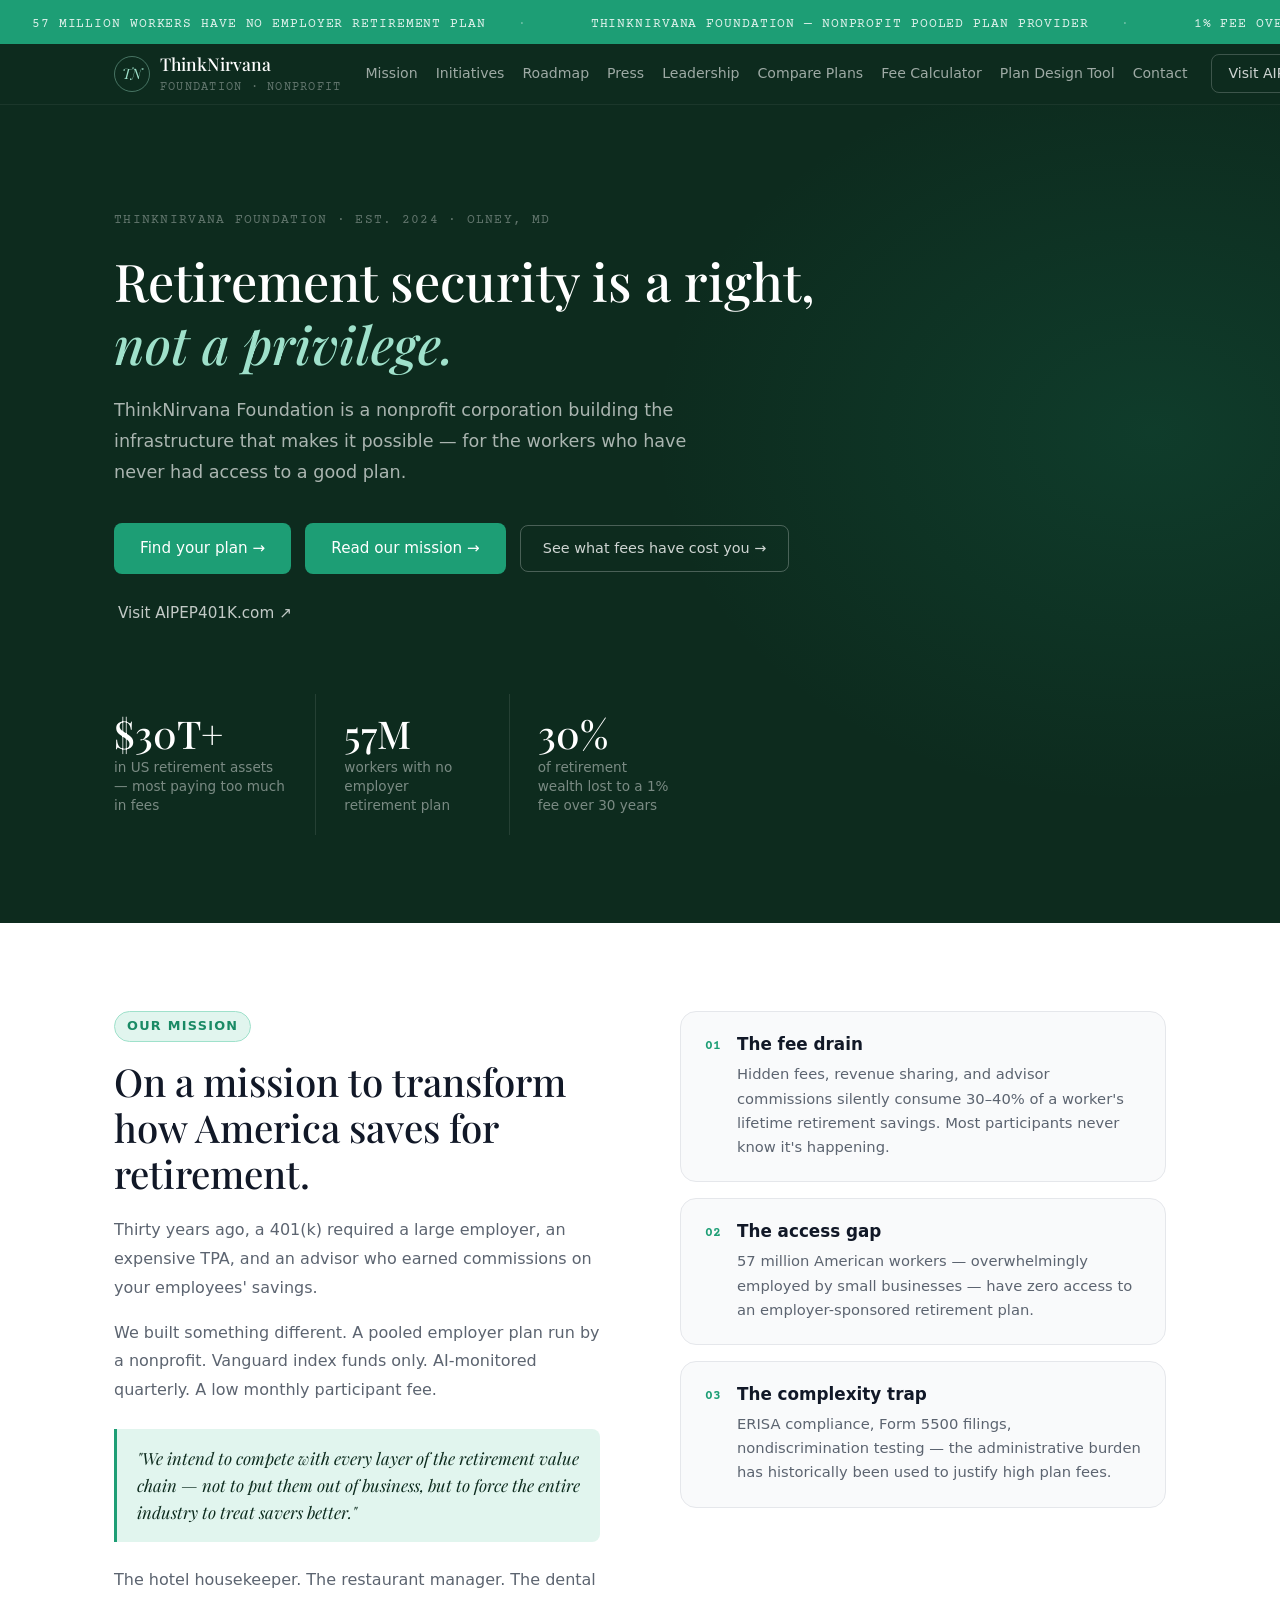
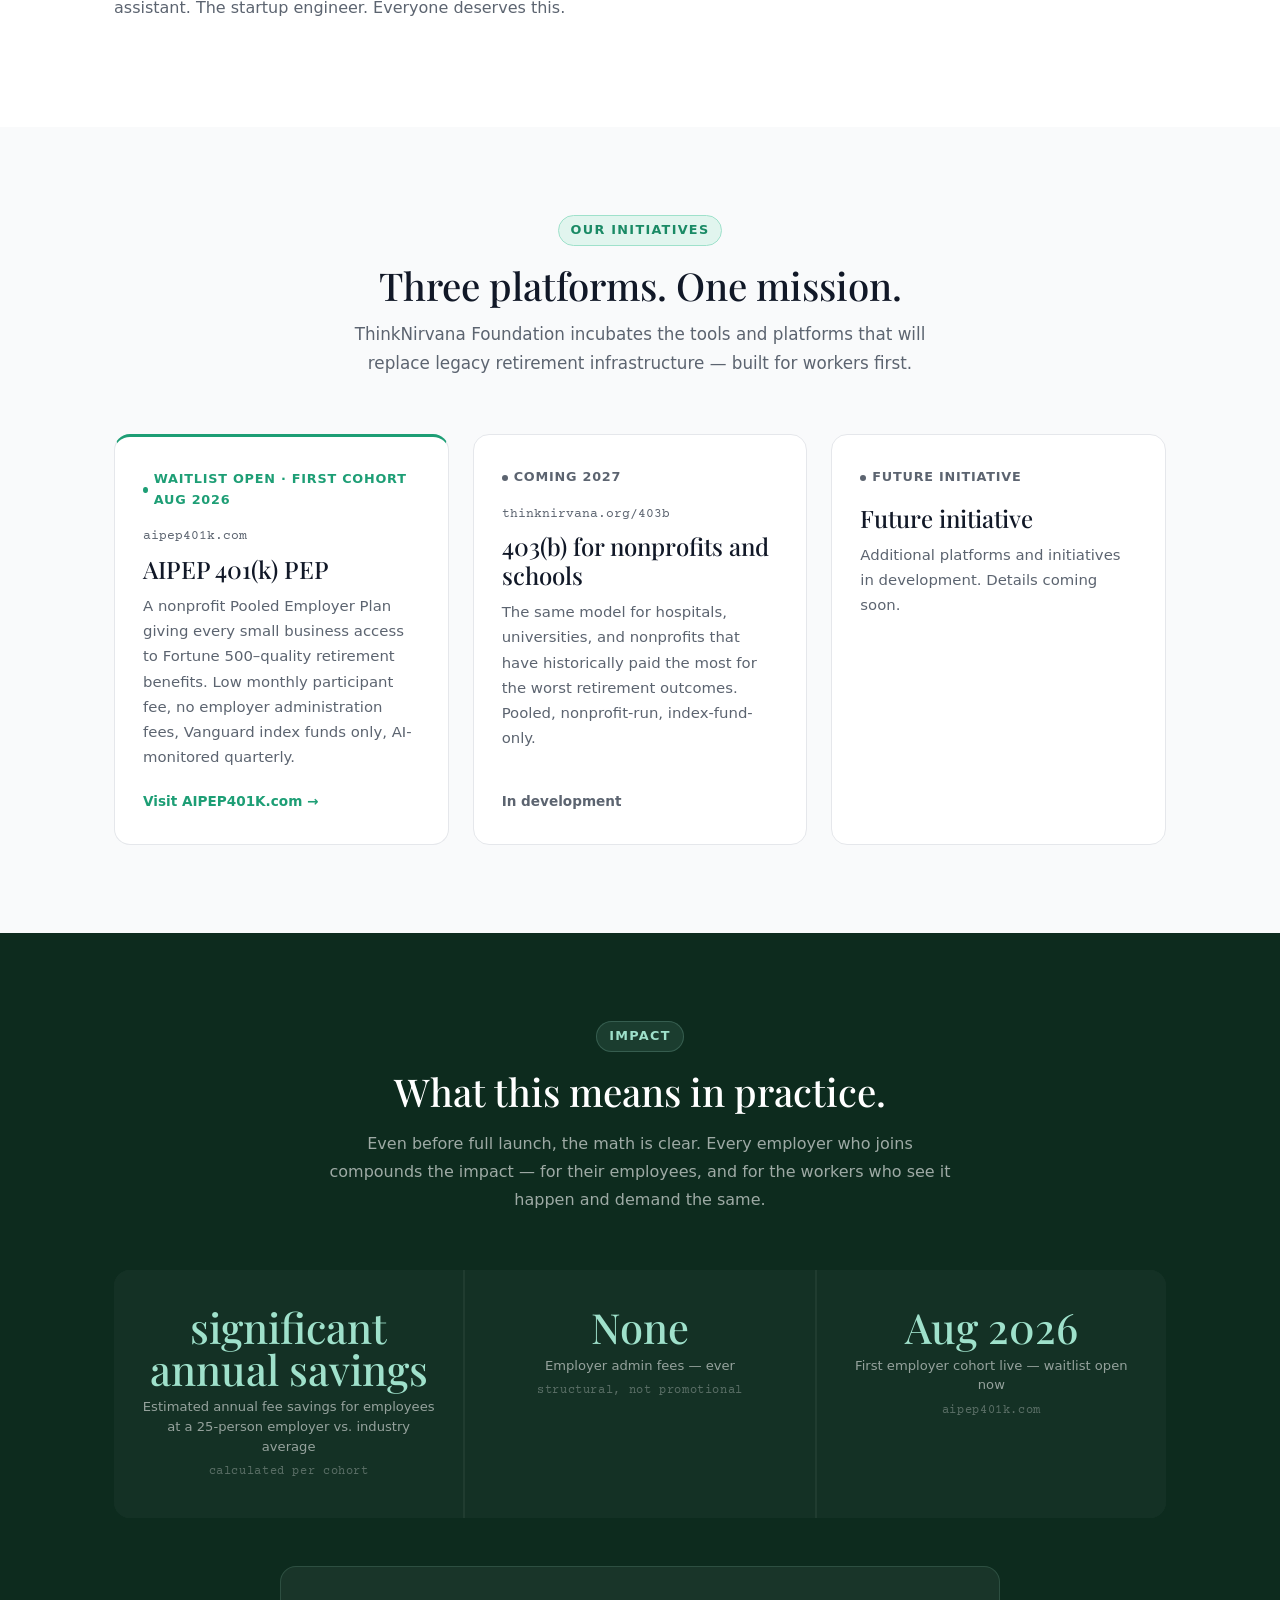
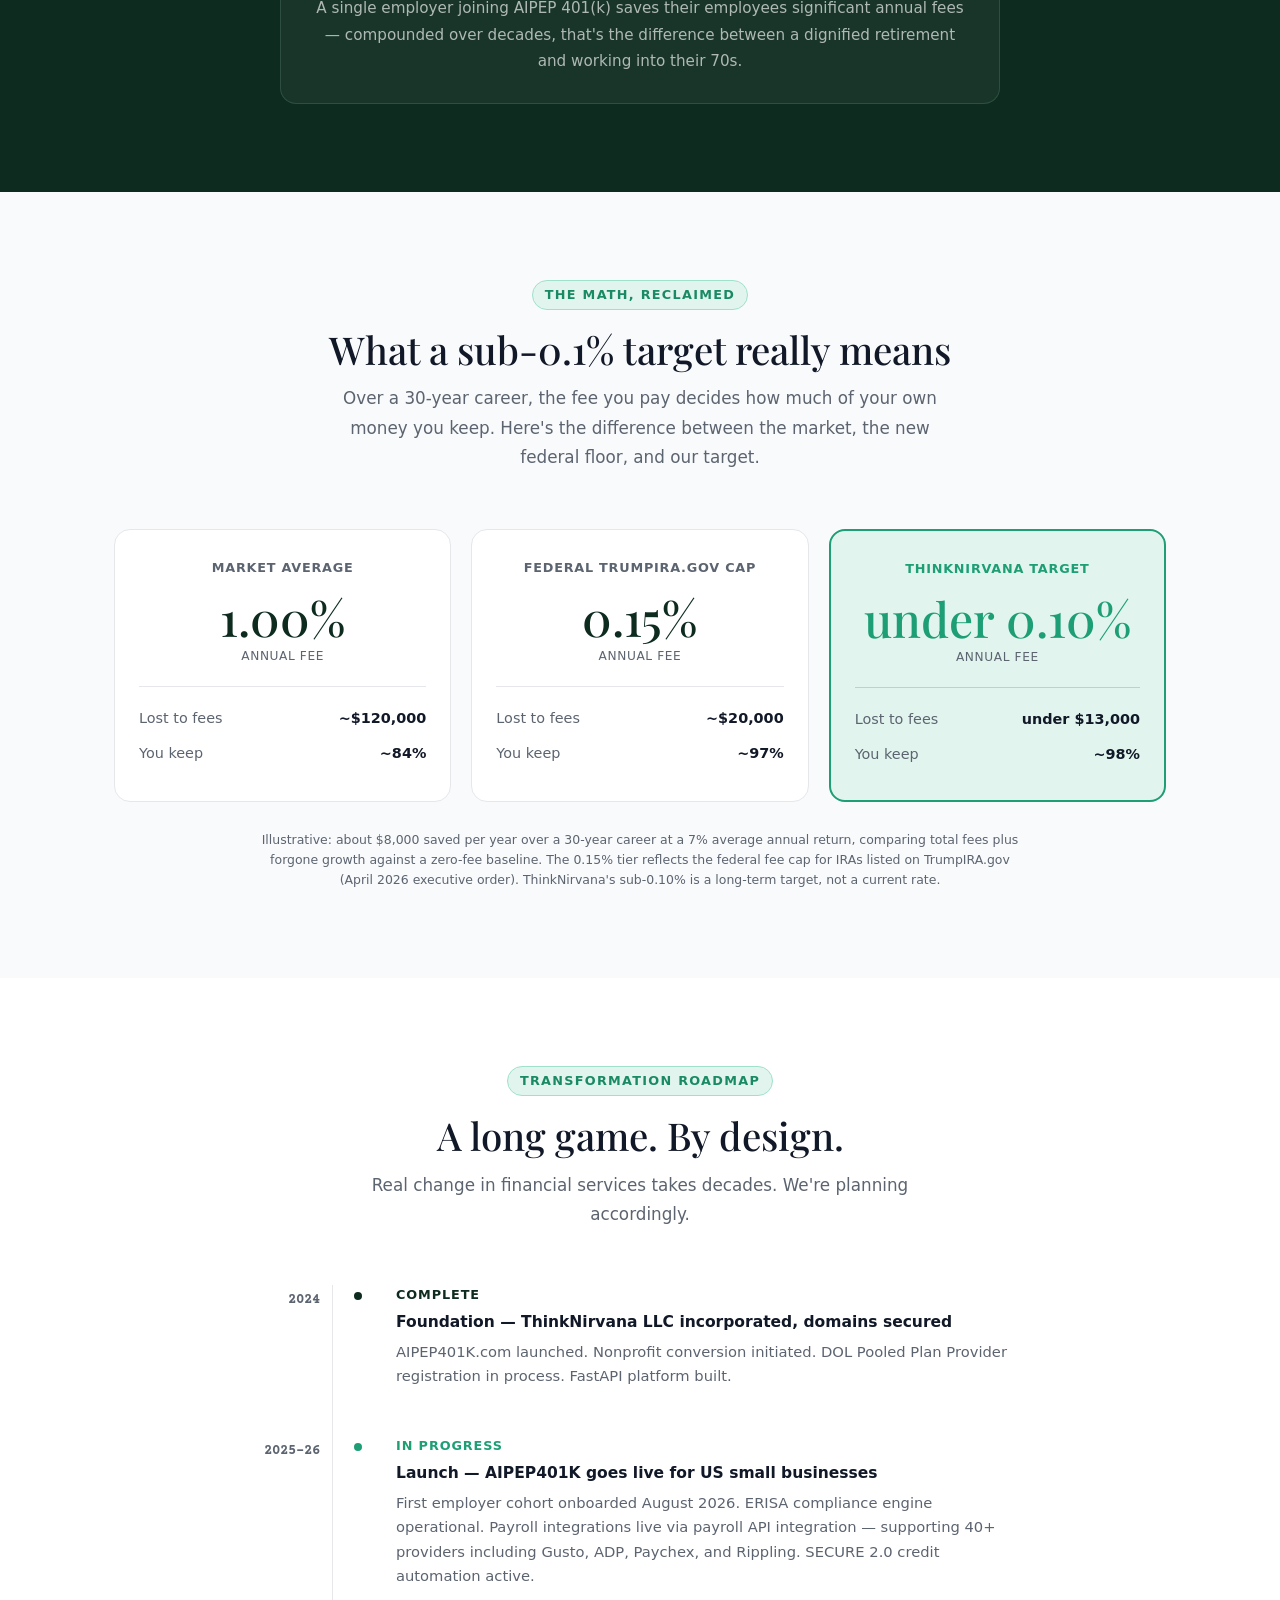
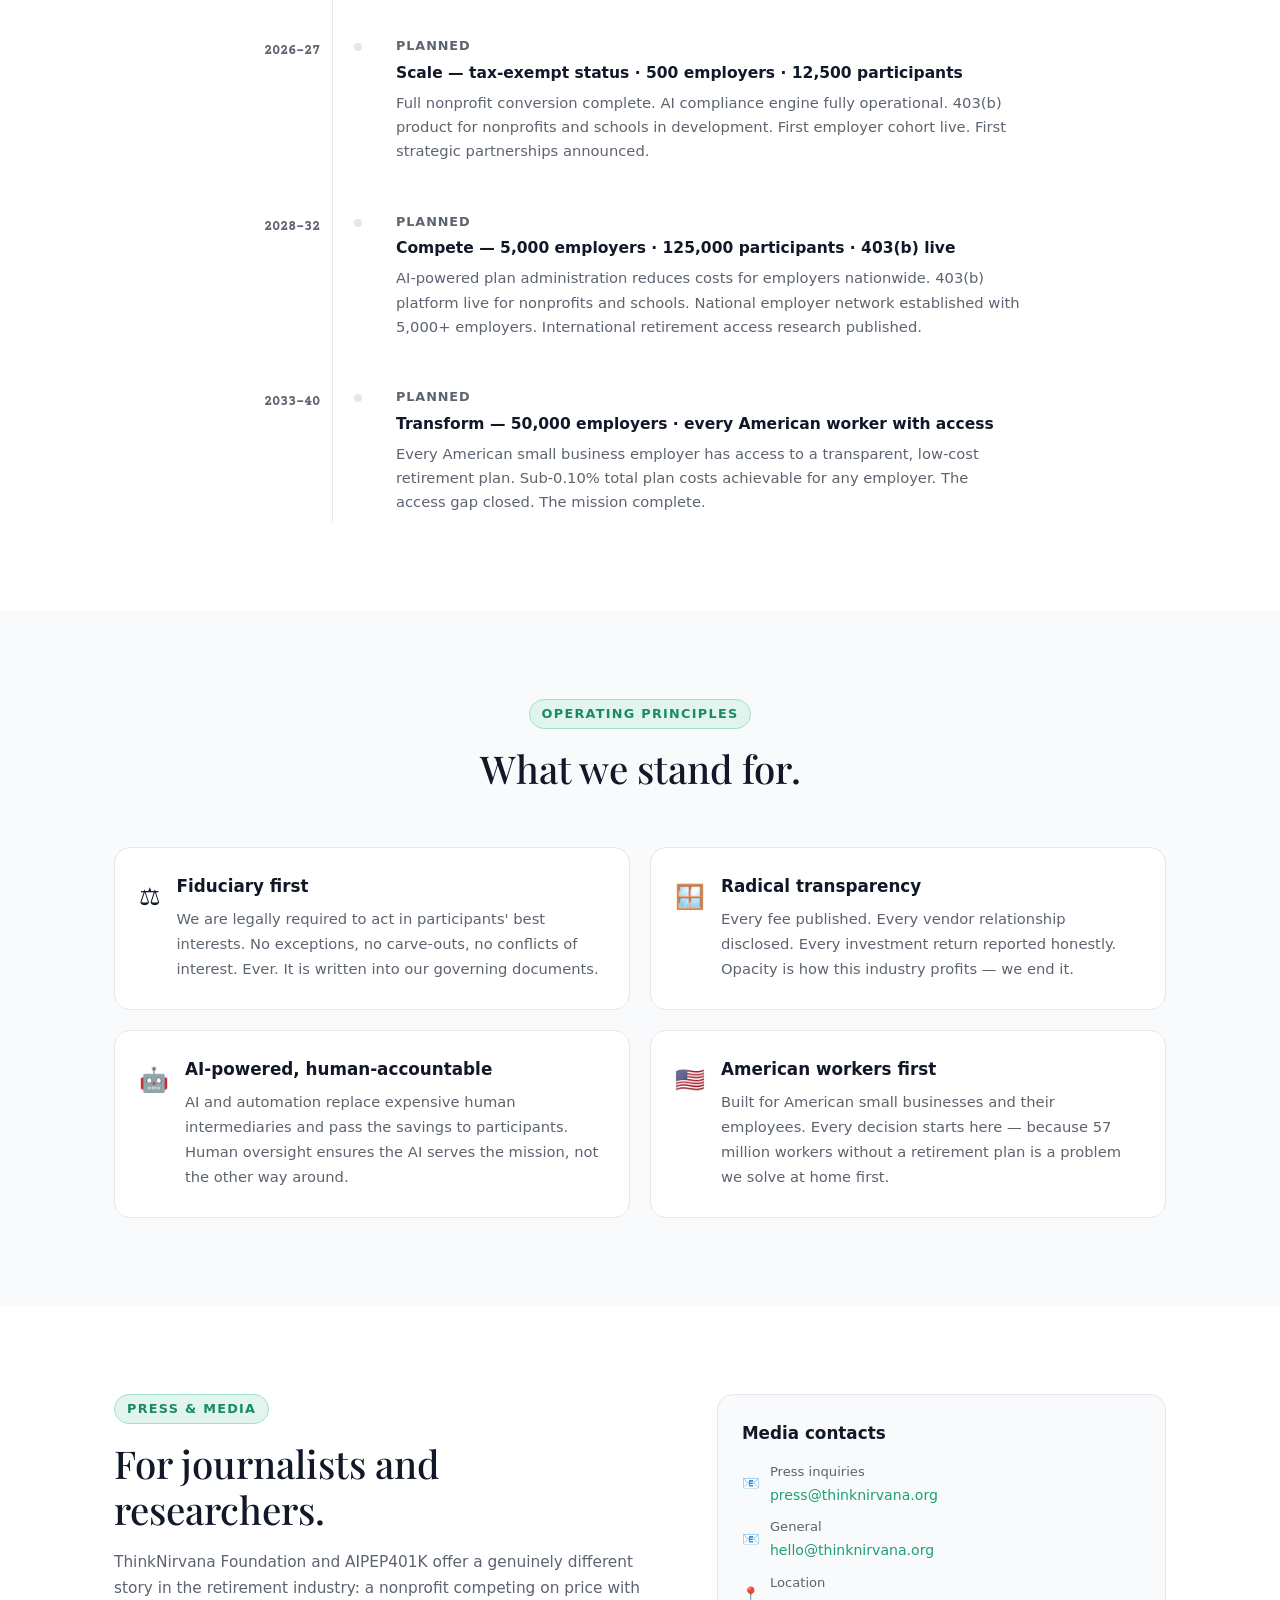
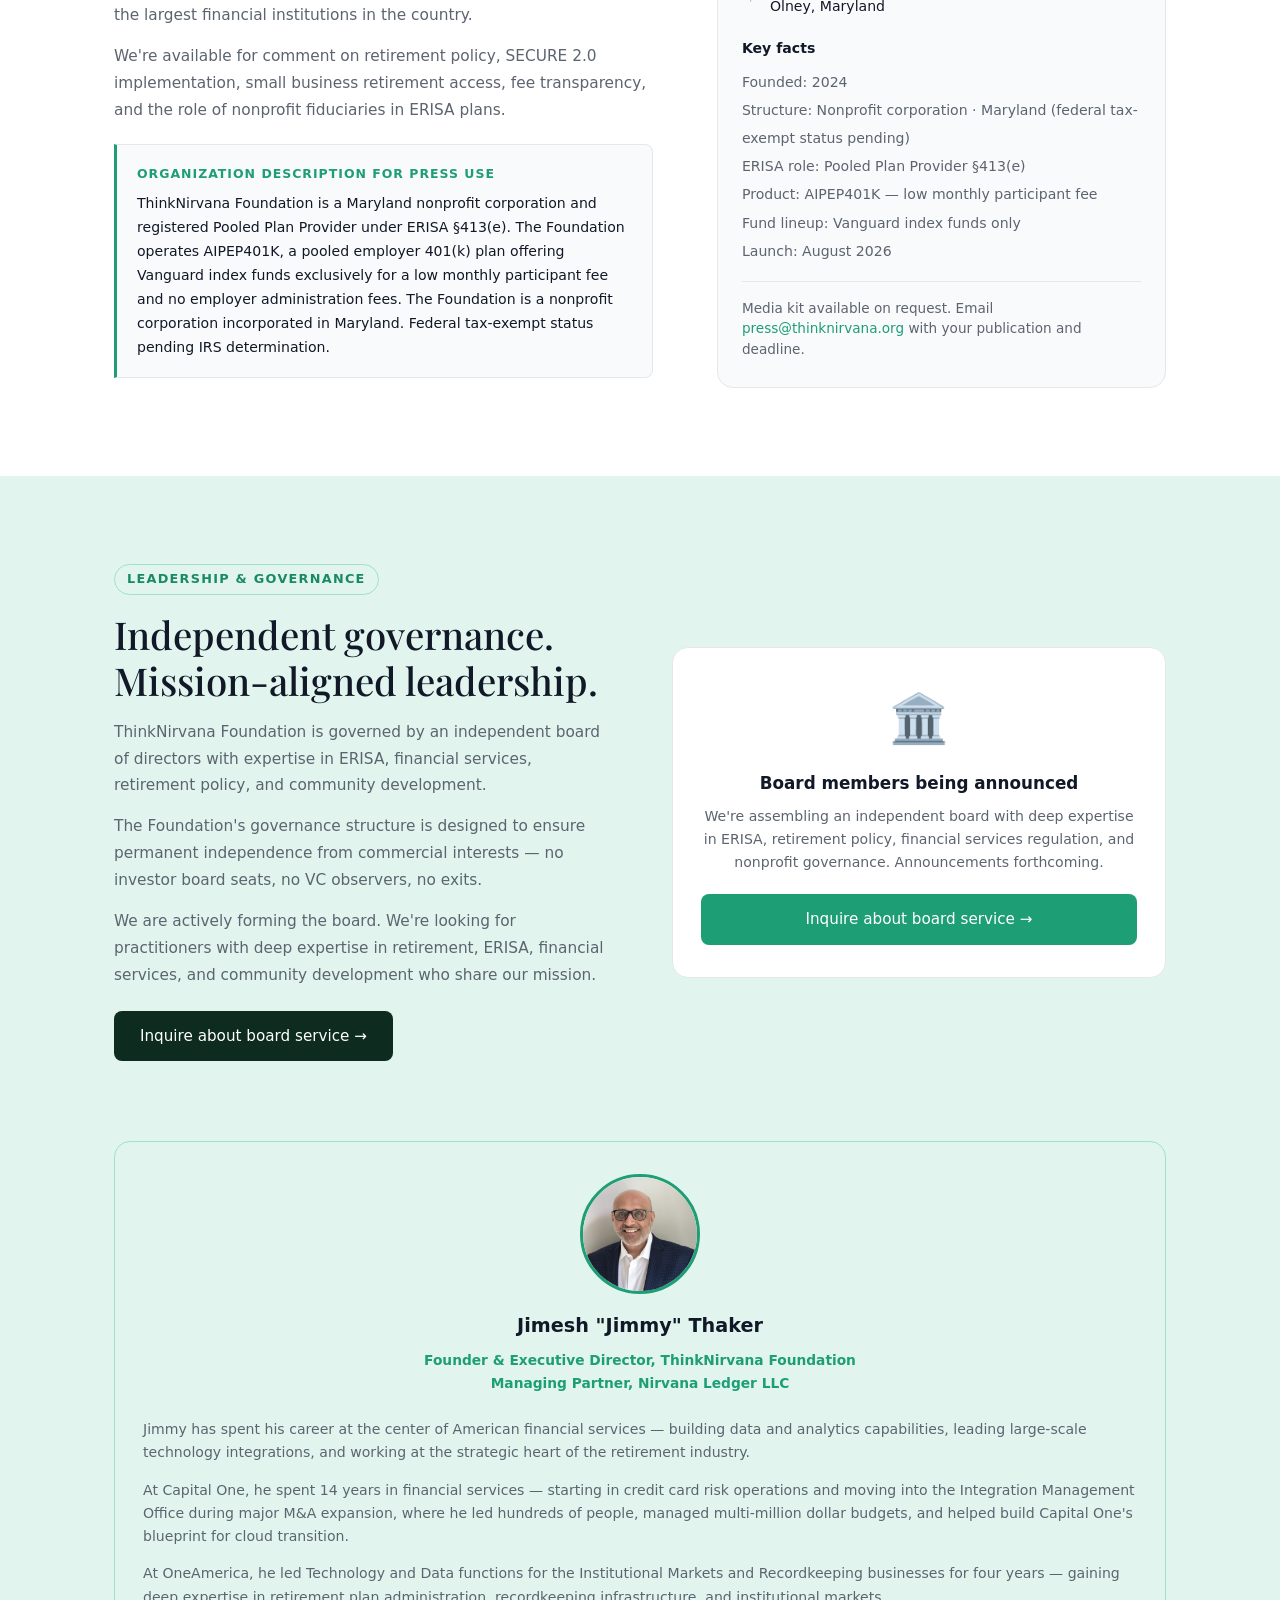
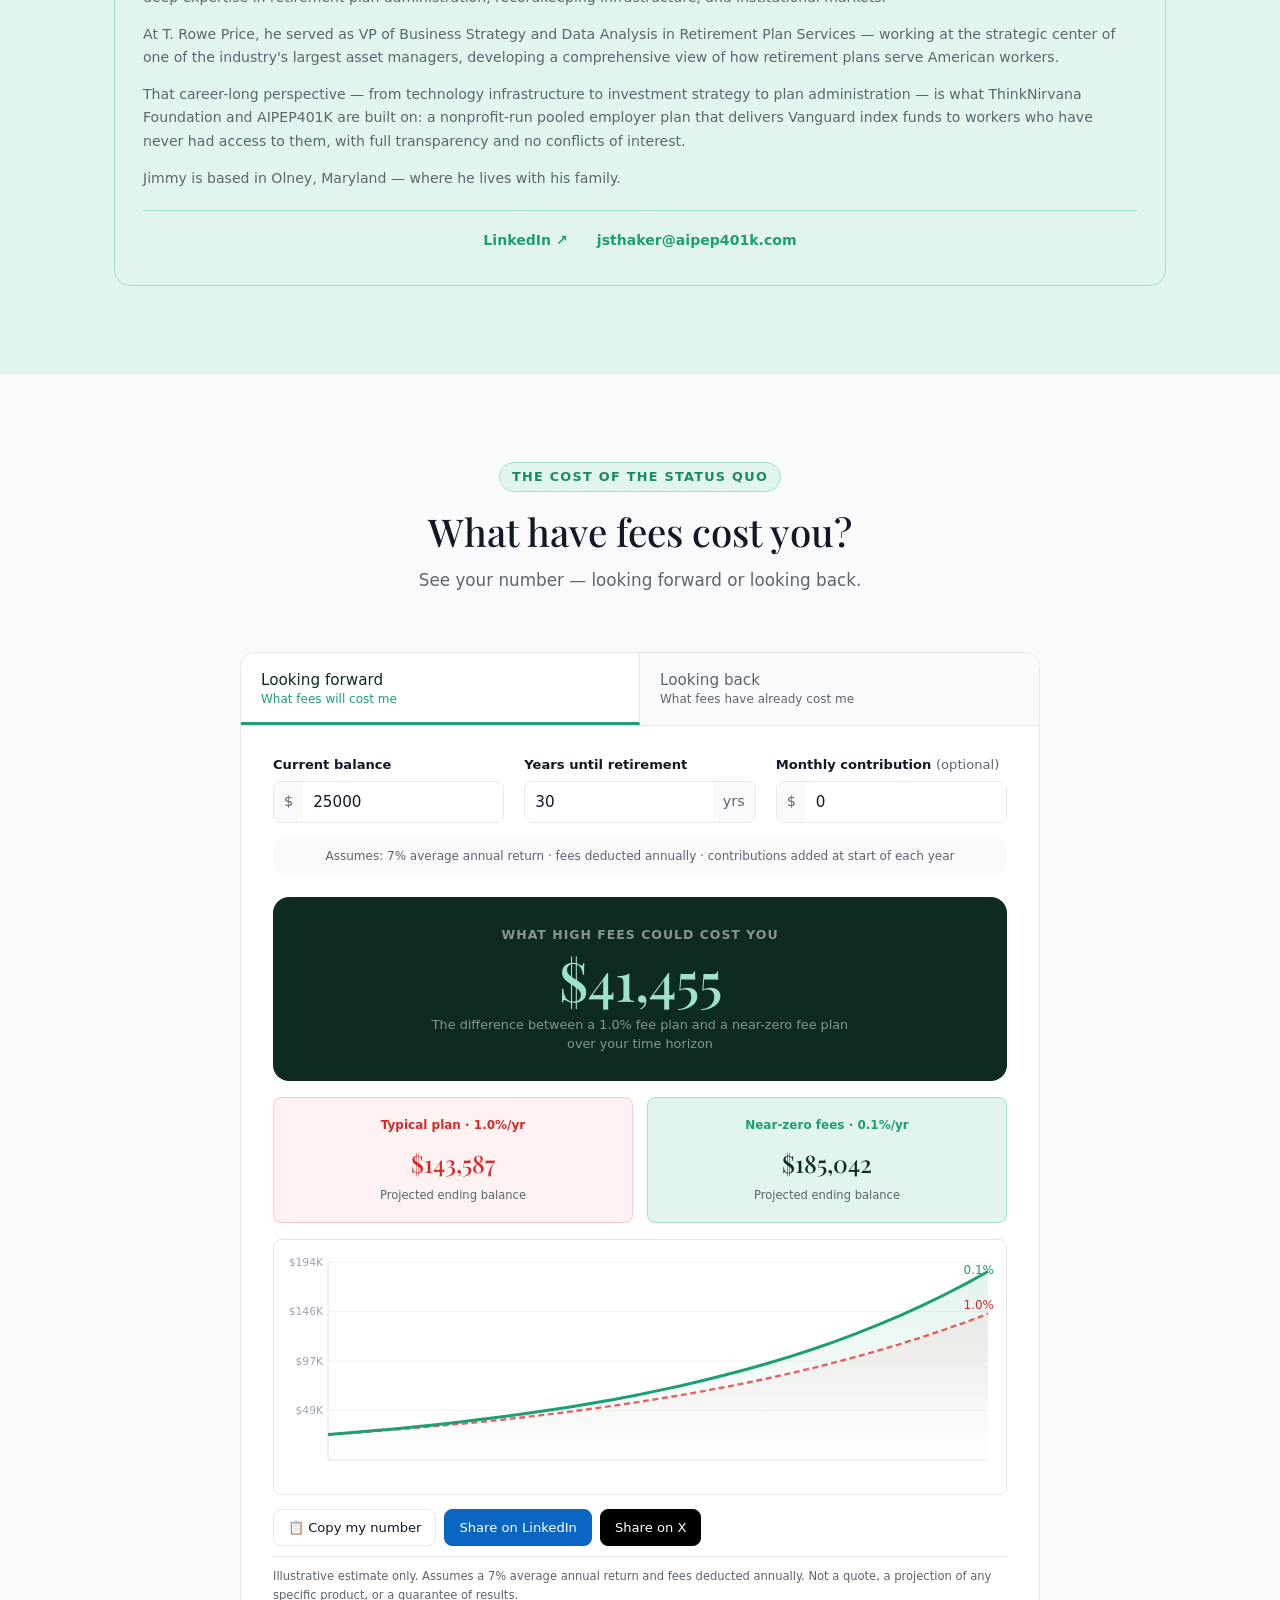
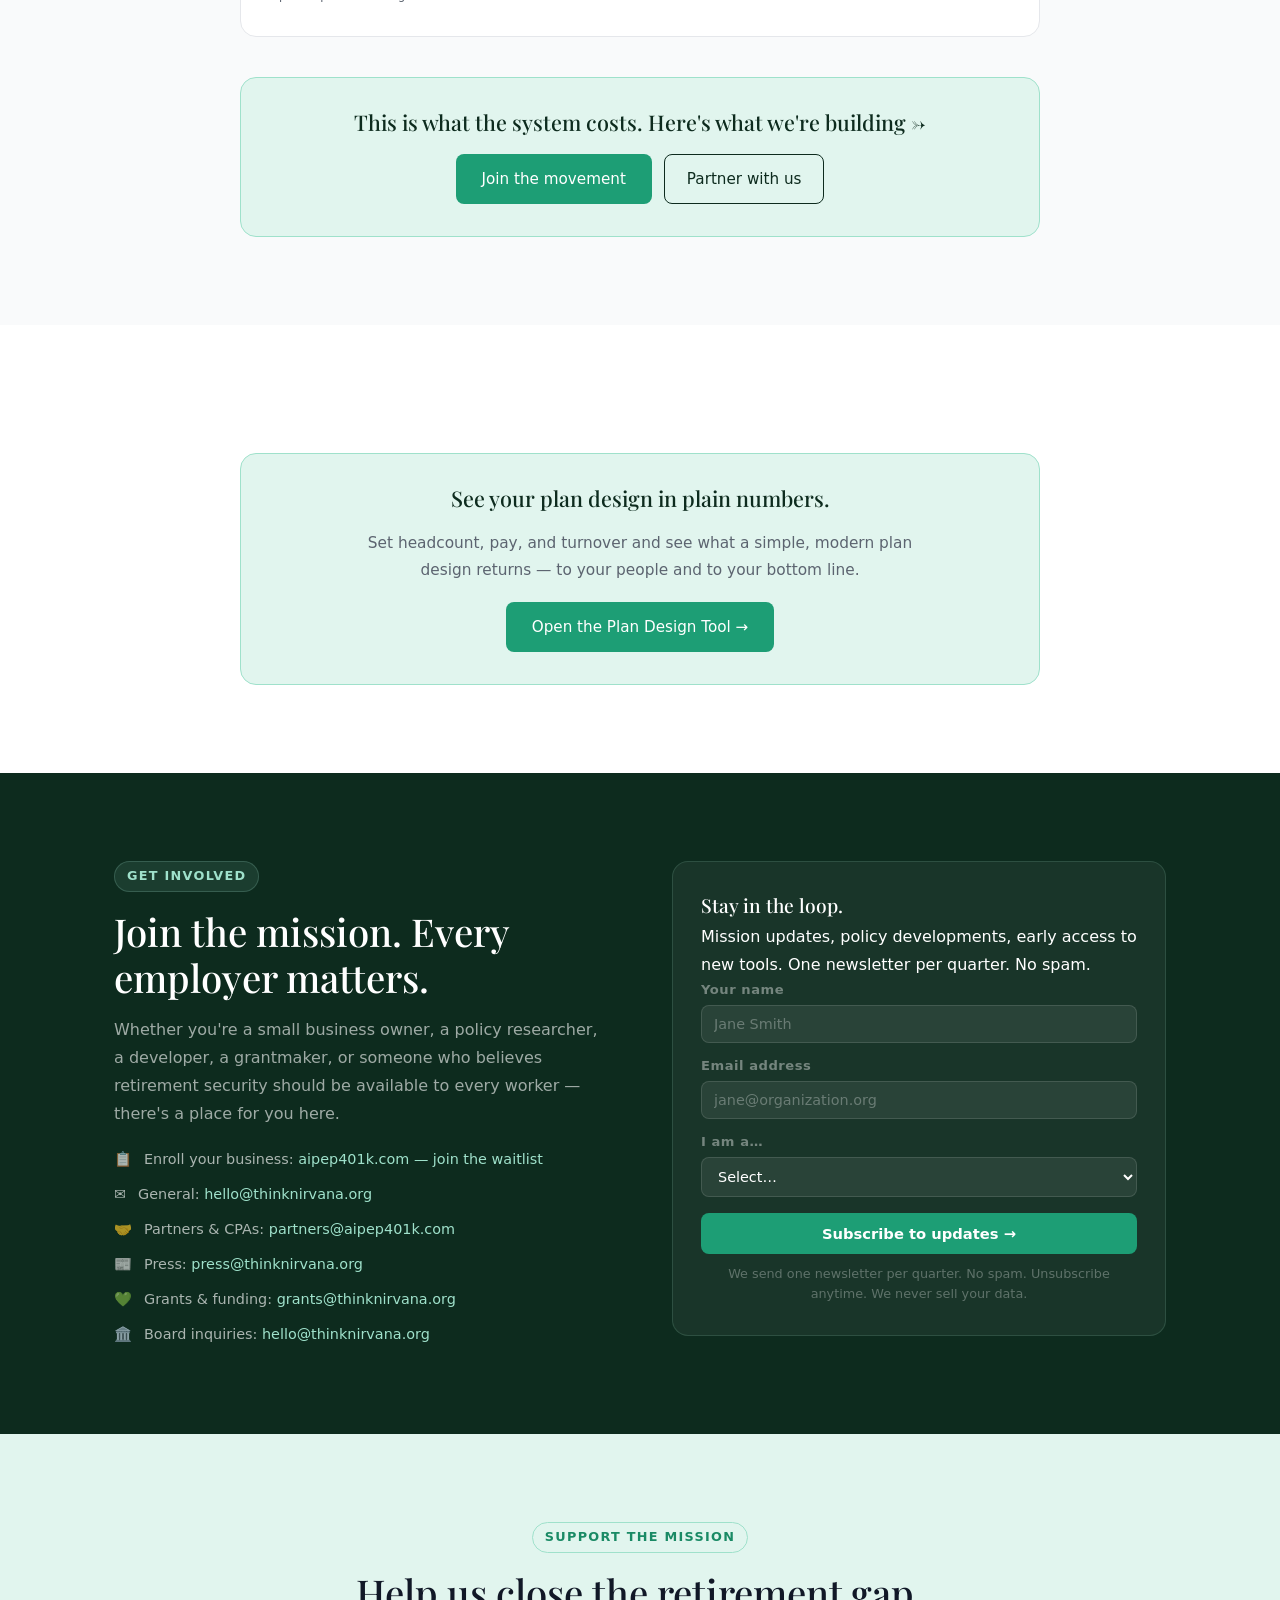
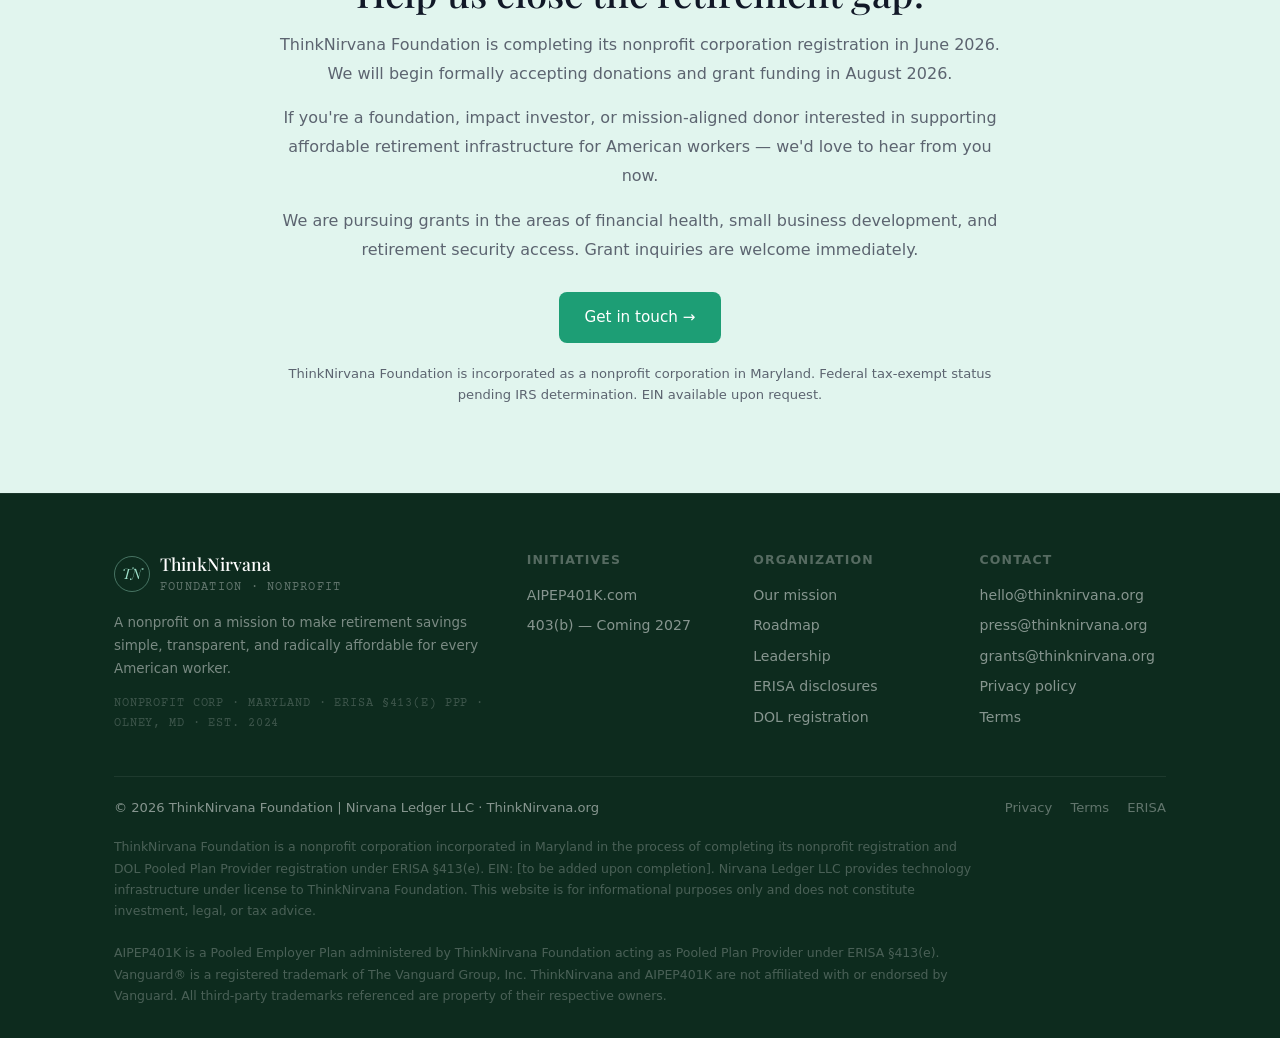
==== index.html @ 7d43a9a5 "feat(storefront): Plan Design Tool live + illustrative-pricing labels + restore --red cost color - B" ====
<!DOCTYPE html>
<html lang="en">
<head>
  <!-- Google tag (gtag.js) -->
  <script async src="https://www.googletagmanager.com/gtag/js?id=G-92TN60N26P"></script>
  <script>
    window.dataLayer = window.dataLayer || [];
    function gtag(){dataLayer.push(arguments);}
    gtag('js', new Date());
    gtag('config', 'G-92TN60N26P');
  </script>
  <meta charset="UTF-8" />
  <meta name="viewport" content="width=device-width, initial-scale=1.0" />
  <title>ThinkNirvana Foundation — Retirement security is a right, not a privilege.</title>
  <meta name="description" content="ThinkNirvana Foundation is a nonprofit building the infrastructure that makes retirement security possible — for the 57 million American workers who have never had access to a good plan." />

  <!-- Open Graph -->
  <meta property="og:title" content="ThinkNirvana Foundation — Retirement security is a right, not a privilege." />
  <meta property="og:description" content="A Maryland nonprofit and ERISA §413(e) Pooled Plan Provider building affordable retirement infrastructure for American workers." />
  <meta property="og:url" content="https://thinknirvana.org" />
  <meta property="og:type" content="website" />

  <!-- Schema.org structured data -->
  <script type="application/ld+json">
  {
    "@context": "https://schema.org",
    "@type": "NGO",
    "@id": "https://thinknirvana.org/#org",
    "name": "ThinkNirvana Foundation",
    "alternateName": "ThinkNirvana",
    "url": "https://thinknirvana.org",
    "description": "A Maryland nonprofit corporation and registered Pooled Plan Provider under ERISA §413(e). The Foundation operates AIPEP401K, a pooled employer 401(k) plan offering Vanguard index funds exclusively for a low monthly participant fee and no employer administration fees.",
    "email": "hello@thinknirvana.org",
    "foundingDate": "2024",
    "areaServed": "US",
    "sameAs": ["https://aipep401k.com"],
    "address": {
      "@type": "PostalAddress",
      "addressLocality": "Olney",
      "addressRegion": "MD",
      "addressCountry": "US"
    },
    "knowsAbout": ["401k", "retirement plans", "ERISA", "pooled employer plan", "nonprofit finance", "retirement policy"]
  }
  </script>

  <!-- Google Fonts -->
  <link rel="preconnect" href="https://fonts.googleapis.com" />
  <link rel="preconnect" href="https://fonts.gstatic.com" crossorigin />
  <link href="https://fonts.googleapis.com/css2?family=Playfair+Display:ital,wght@0,400;0,500;0,600;1,400;1,500&family=Courier+Prime:wght@400;700&display=swap" rel="stylesheet" />

  <style>
    /* ── DESIGN TOKENS ── */
    :root {
      --forest:       #0D2B1E;
      --forest-mid:   #1D9E75;
      --forest-light: #9FE1CB;
      --forest-pale:  #E1F5EE;
      --amber:        #FAC775;
      --amber-dark:   #854F0B;
      --red:          #9b2915;
      --white:        #FFFFFF;
      --text:         #111827;
      --muted:        #5C6470;
      --border:       #E5E7EB;
      --bg:           #F9FAFB;
      --r:            8px;
      --r-lg:         16px;
      --shadow:       0 1px 3px rgba(0,0,0,.08);
      --shadow-md:    0 4px 12px rgba(0,0,0,.08);
    }

    /* ── RESET ── */
    *, *::before, *::after { box-sizing: border-box; margin: 0; padding: 0; }
    html { scroll-behavior: smooth; }
    body {
      font-family: system-ui, -apple-system, BlinkMacSystemFont, 'Segoe UI', sans-serif;
      font-size: 16px;
      line-height: 1.6;
      color: var(--text);
      background: var(--white);
      -webkit-font-smoothing: antialiased;
      overflow-x: hidden;
    }
    a { color: inherit; text-decoration: none; }
    button { cursor: pointer; font-family: inherit; }
    input, select, textarea { font-family: inherit; }

    /* ── TYPOGRAPHY ── */
    h1, h2, h3 { font-family: 'Playfair Display', Georgia, serif; line-height: 1.2; font-weight: 500; }
    h1 { font-size: clamp(2rem, 5vw, 3.25rem); }
    h2 { font-size: clamp(1.6rem, 3.5vw, 2.4rem); }
    h3 { font-size: clamp(1.15rem, 2vw, 1.5rem); }
    h4 { font-size: 1.05rem; font-weight: 600; line-height: 1.3; }
    p  { line-height: 1.75; }
    .mono { font-family: 'Courier Prime', 'Courier New', monospace; }

    /* ── LAYOUT ── */
    .container { max-width: 1100px; margin: 0 auto; padding: 0 24px; }
    .section    { padding: 88px 0; }
    .section-sm { padding: 56px 0; }
    .section-header { text-align: center; margin-bottom: 56px; }
    .section-header p { color: var(--muted); max-width: 600px; margin: 12px auto 0; font-size: 1.05rem; }
    .eyebrow {
      display: inline-block;
      font-size: .8rem;
      font-weight: 600;
      letter-spacing: .1em;
      text-transform: uppercase;
      color: #1A8A65;
      background: var(--forest-pale);
      border: 1px solid var(--forest-light);
      border-radius: 999px;
      padding: 4px 12px;
      margin-bottom: 16px;
    }

    /* ── BUTTONS ── */
    .btn-primary {
      background: var(--forest-mid);
      color: var(--white);
      padding: 13px 26px;
      border-radius: var(--r);
      font-size: .95rem;
      font-weight: 500;
      border: none;
      display: inline-flex;
      align-items: center;
      gap: 6px;
      transition: opacity .15s;
    }
    .btn-primary:hover { opacity: .88; }
    .btn-ghost-dark {
      color: rgba(255,255,255,.75);
      font-size: .95rem;
      padding: 13px 4px;
      border: none;
      background: none;
      display: inline-flex;
      align-items: center;
      gap: 6px;
      transition: color .15s;
    }
    .btn-ghost-dark:hover { color: var(--white); }
    .btn-outline-light {
      border: 1px solid rgba(255,255,255,.25);
      color: rgba(255,255,255,.8);
      background: transparent;
      padding: 11px 22px;
      border-radius: var(--r);
      font-size: .9rem;
      display: inline-flex;
      align-items: center;
      gap: 6px;
      transition: all .15s;
    }
    .btn-outline-light:hover { border-color: var(--white); color: var(--white); }

    /* ── TICKER ── */
    .ticker-wrap {
      background: var(--forest-mid);
      overflow: hidden;
      padding: 9px 0;
      white-space: nowrap;
    }
    .ticker-inner {
      display: inline-flex;
      gap: 0;
      animation: ticker 30s linear infinite;
    }
    .ticker-item {
      font-family: 'Courier Prime', monospace;
      font-size: .8rem;
      letter-spacing: .07em;
      text-transform: uppercase;
      color: rgba(255,255,255,.85);
      padding: 0 32px;
    }
    .ticker-item::after { content: '·'; margin-left: 32px; color: rgba(255,255,255,.35); }
    @keyframes ticker { from { transform: translateX(0); } to { transform: translateX(-50%); } }

    /* ── NAV ── */
    nav {
      background: var(--forest);
      position: sticky;
      top: 0;
      z-index: 100;
      border-bottom: 1px solid rgba(255,255,255,.06);
    }
    .nav-inner {
      display: flex;
      align-items: center;
      justify-content: space-between;
      height: 60px;
      gap: 24px;
    }
    .logo-wrap { display: flex; align-items: center; gap: 10px; flex-shrink: 0; }
    .logo-mark {
      width: 36px; height: 36px;
      border: 1.5px solid rgba(159,225,203,.4);
      border-radius: 50%;
      display: flex; align-items: center; justify-content: center;
      font-family: 'Playfair Display', serif;
      font-size: .9rem; font-style: italic;
      color: var(--forest-light);
    }
    .logo-text { color: var(--white); font-family: 'Playfair Display', serif; font-size: 1.1rem; font-weight: 500; }
    .logo-sub  { color: rgba(255,255,255,.35); font-size: .78rem; letter-spacing: .1em; font-family: 'Courier Prime', monospace; text-transform: uppercase; }
    .nav-links { display: flex; gap: 18px; }
    .nav-links a { color: rgba(255,255,255,.6); font-size: .88rem; transition: color .15s; white-space: nowrap; }
    .nav-links a:hover { color: var(--white); }
    .nav-cta {
      background: transparent;
      border: 1px solid rgba(255,255,255,.2);
      color: rgba(255,255,255,.8);
      padding: 7px 16px;
      border-radius: var(--r);
      font-size: .88rem;
      transition: all .15s;
      flex-shrink: 0;
    }
    .nav-cta:hover { border-color: var(--white); color: var(--white); }
    .nav-mobile-toggle { display: none; background: none; border: none; color: var(--white); font-size: 1.4rem; }

    /* ── HERO ── */
    .hero {
      background: var(--forest);
      color: var(--white);
      padding: 100px 0 88px;
      position: relative;
      overflow: hidden;
    }
    .hero::before {
      content: '';
      position: absolute;
      inset: 0;
      background: radial-gradient(ellipse 60% 70% at 90% 40%, rgba(29,158,117,.15) 0%, transparent 65%);
      pointer-events: none;
    }
    .hero-inner { position: relative; max-width: 760px; }
    .hero-eyebrow { margin-bottom: 20px; }
    .hero-eyebrow span {
      font-family: 'Courier Prime', monospace;
      font-size: .8rem;
      letter-spacing: .1em;
      text-transform: uppercase;
      color: rgba(255,255,255,.35);
    }
    .hero h1 { color: var(--white); margin-bottom: 20px; }
    .hero h1 em { font-style: italic; color: var(--forest-light); }
    .hero-sub {
      font-size: 1.1rem;
      color: rgba(255,255,255,.65);
      max-width: 600px;
      margin-bottom: 36px;
      line-height: 1.75;
    }
    .hero-ctas { display: flex; gap: 14px; flex-wrap: wrap; align-items: center; margin-bottom: 56px; }
    .hero-numbers { display: grid; grid-template-columns: repeat(3, auto); gap: 0; max-width: 560px; }
    .hero-number { padding: 20px 28px 20px 0; border-right: 1px solid rgba(255,255,255,.1); }
    .hero-number:last-child { border-right: none; padding-right: 0; padding-left: 28px; }
    .hero-number:nth-child(2) { padding-left: 28px; }
    .hero-num-val { font-family: 'Playfair Display', serif; font-size: 2.4rem; color: var(--white); font-weight: 500; line-height: 1; margin-bottom: 6px; }
    .hero-num-label { font-size: .85rem; color: rgba(255,255,255,.45); line-height: 1.4; }

    /* ── MISSION SECTION ── */
    .mission-section { background: var(--white); }
    .mission-inner { display: grid; grid-template-columns: 1fr 1fr; gap: 80px; align-items: start; }
    .mission-left h2 { margin-bottom: 20px; }
    .mission-left p { color: var(--muted); font-size: 1rem; line-height: 1.8; margin-bottom: 16px; }
    .mission-pull {
      border-left: 3px solid var(--forest-mid);
      padding: 16px 20px;
      margin: 24px 0;
      font-family: 'Playfair Display', serif;
      font-size: 1.05rem;
      font-style: italic;
      color: var(--forest);
      line-height: 1.6;
      background: var(--forest-pale);
      border-radius: 0 var(--r) var(--r) 0;
    }
    .problem-stack { display: flex; flex-direction: column; gap: 16px; }
    .problem-card {
      background: var(--bg);
      border: 1px solid var(--border);
      border-radius: var(--r-lg);
      padding: 22px 24px;
      display: flex;
      gap: 16px;
    }
    .problem-num { font-family: 'Courier Prime', monospace; font-size: .82rem; color: var(--forest-mid); font-weight: 700; flex-shrink: 0; padding-top: 2px; }
    .problem-card h4 { margin-bottom: 6px; }
    .problem-card p { font-size: .92rem; color: var(--muted); line-height: 1.65; }

    /* ── INITIATIVES ── */
    .initiatives-section { background: var(--bg); }
    .initiatives-grid { display: grid; grid-template-columns: repeat(3,1fr); gap: 24px; }
    .initiative-card {
      background: var(--white);
      border: 1px solid var(--border);
      border-radius: var(--r-lg);
      padding: 32px 28px;
      display: flex;
      flex-direction: column;
    }
    .initiative-card.featured { border-top: 3px solid var(--forest-mid); }
    .initiative-status {
      display: inline-flex;
      align-items: center;
      gap: 6px;
      font-size: .8rem;
      font-weight: 600;
      letter-spacing: .06em;
      text-transform: uppercase;
      margin-bottom: 16px;
    }
    .status-live { color: var(--forest-mid); }
    .status-live::before { content: ''; width: 6px; height: 6px; background: var(--forest-mid); border-radius: 50%; display: inline-block; animation: pulse 2s ease infinite; }
    .status-coming { color: var(--muted); }
    .status-coming::before { content: ''; width: 6px; height: 6px; background: var(--muted); border-radius: 50%; display: inline-block; }
    @keyframes pulse { 0%,100%{opacity:1} 50%{opacity:.4} }
    .initiative-card h3 { margin-bottom: 10px; }
    .initiative-card p { color: var(--muted); font-size: .93rem; line-height: 1.7; flex: 1; margin-bottom: 20px; }
    .initiative-link { font-size: .85rem; color: var(--forest-mid); font-weight: 600; display: inline-flex; align-items: center; gap: 4px; }
    .initiative-domain { font-family: 'Courier Prime', monospace; font-size: .8rem; color: var(--muted); margin-bottom: 8px; }

    /* ── IMPACT METRICS ── */
    .impact-section { background: var(--forest); color: var(--white); padding: 88px 0; }
    .impact-inner { text-align: center; }
    .impact-inner h2 { color: var(--white); margin-bottom: 16px; }
    .impact-inner > p { color: rgba(255,255,255,.6); max-width: 640px; margin: 0 auto 56px; font-size: 1rem; line-height: 1.75; }
    .impact-grid { display: grid; grid-template-columns: repeat(3,1fr); gap: 2px; background: rgba(255,255,255,.08); border-radius: var(--r-lg); overflow: hidden; margin-bottom: 48px; }
    .impact-metric {
      background: rgba(13,43,30,.6);
      padding: 36px 28px;
      text-align: center;
    }
    .impact-val { font-family: 'Playfair Display', serif; font-size: 2.6rem; color: var(--forest-light); font-weight: 500; line-height: 1; margin-bottom: 8px; }
    .impact-label { font-size: .82rem; color: rgba(255,255,255,.55); line-height: 1.5; }
    .impact-launch { font-size: .78rem; font-family: 'Courier Prime', monospace; color: rgba(255,255,255,.3); margin-top: 6px; letter-spacing: .05em; }
    .impact-callout {
      background: rgba(255,255,255,.05);
      border: 1px solid rgba(159,225,203,.15);
      border-radius: var(--r-lg);
      padding: 28px 32px;
      max-width: 720px;
      margin: 0 auto;
      font-size: .95rem;
      color: rgba(255,255,255,.65);
      line-height: 1.75;
    }
    .impact-callout strong { color: var(--forest-light); }

    /* ── FEE TIERS ── */
    .fee-tier-section { background: var(--bg); }
    .fee-tier-grid { display: grid; grid-template-columns: repeat(3, 1fr); gap: 20px; }
    .fee-tier-card { background: var(--white); border: 1px solid var(--border); border-radius: var(--r-lg); padding: 28px 24px; text-align: center; }
    .fee-tier-card.winner { border: 2px solid var(--forest-mid); background: var(--forest-pale); }
    .fee-tier-label { font-size: .8rem; font-weight: 700; letter-spacing: .06em; text-transform: uppercase; color: var(--muted); margin-bottom: 14px; }
    .fee-tier-card.winner .fee-tier-label { color: var(--forest-mid); }
    .fee-tier-fee { font-family: 'Playfair Display', Georgia, serif; font-size: clamp(2.2rem, 5.5vw, 3rem); color: var(--forest); font-weight: 500; line-height: 1.05; }
    .fee-tier-card.winner .fee-tier-fee { color: var(--forest-mid); }
    .fee-tier-fee-sub { font-size: .76rem; color: var(--muted); text-transform: uppercase; letter-spacing: .05em; margin-top: 4px; margin-bottom: 20px; }
    .fee-tier-rows { border-top: 1px solid var(--border); padding-top: 14px; text-align: left; }
    .fee-tier-card.winner .fee-tier-rows { border-top-color: var(--forest-light); }
    .fee-tier-row { display: flex; justify-content: space-between; align-items: baseline; padding: 6px 0; font-size: .9rem; }
    .fee-tier-row .ft-k { color: var(--muted); }
    .fee-tier-row .ft-v { font-weight: 700; color: var(--text); }
    .fee-tier-foot { font-size: .78rem; color: var(--muted); line-height: 1.6; max-width: 760px; margin: 28px auto 0; text-align: center; }
    @media (max-width: 768px) { .fee-tier-grid { grid-template-columns: 1fr; } }

    /* ── ROADMAP ── */
    .roadmap-section { background: var(--white); }
    .roadmap-timeline { position: relative; max-width: 760px; margin: 0 auto; }
    .roadmap-timeline::before {
      content: '';
      position: absolute;
      left: 72px;
      top: 0; bottom: 0;
      width: 1px;
      background: var(--border);
    }
    .roadmap-item { display: flex; gap: 32px; margin-bottom: 40px; position: relative; }
    .roadmap-item:last-child { margin-bottom: 0; }
    .roadmap-year {
      flex-shrink: 0;
      width: 60px;
      text-align: right;
      font-family: 'Courier Prime', monospace;
      font-size: .88rem;
      font-weight: 700;
      color: var(--muted);
      padding-top: 4px;
    }
    .roadmap-dot {
      flex-shrink: 0;
      width: 12px; height: 12px;
      border-radius: 50%;
      background: var(--border);
      border: 2px solid var(--white);
      margin-top: 5px;
      position: relative;
      z-index: 1;
    }
    .roadmap-dot.active { background: var(--forest-mid); }
    .roadmap-dot.complete { background: var(--forest); }
    .roadmap-content { flex: 1; padding-bottom: 8px; }
    .roadmap-status { font-size: .8rem; font-weight: 600; letter-spacing: .07em; text-transform: uppercase; margin-bottom: 6px; }
    .roadmap-status.complete { color: var(--forest); }
    .roadmap-status.active   { color: var(--forest-mid); }
    .roadmap-status.planned  { color: var(--muted); }
    .roadmap-content h4 { margin-bottom: 8px; font-size: .97rem; }
    .roadmap-content p  { font-size: .92rem; color: var(--muted); line-height: 1.65; }

    /* ── PRINCIPLES ── */
    .principles-section { background: var(--bg); }
    .principles-grid { display: grid; grid-template-columns: repeat(2,1fr); gap: 20px; }
    .principle-card {
      background: var(--white);
      border: 1px solid var(--border);
      border-radius: var(--r-lg);
      padding: 28px 24px;
      display: flex;
      gap: 16px;
    }
    .principle-icon { font-size: 1.5rem; flex-shrink: 0; margin-top: 2px; }
    .principle-card h4 { margin-bottom: 8px; }
    .principle-card p { font-size: .92rem; color: var(--muted); line-height: 1.7; }

    /* ── PRESS SECTION ── */
    .press-section { background: var(--white); }
    .press-inner { display: grid; grid-template-columns: 1.2fr 1fr; gap: 64px; align-items: start; }
    .press-inner h2 { margin-bottom: 16px; }
    .press-inner p { color: var(--muted); font-size: .96rem; line-height: 1.75; margin-bottom: 14px; }
    .press-blurb {
      background: var(--bg);
      border: 1px solid var(--border);
      border-left: 3px solid var(--forest-mid);
      border-radius: 0 var(--r) var(--r) 0;
      padding: 18px 20px;
      font-size: .88rem;
      color: var(--text);
      line-height: 1.7;
      margin-top: 20px;
    }
    .press-blurb-label { font-size: .78rem; font-weight: 700; letter-spacing: .08em; text-transform: uppercase; color: var(--forest-mid); margin-bottom: 8px; }
    .press-card {
      background: var(--bg);
      border: 1px solid var(--border);
      border-radius: var(--r-lg);
      padding: 28px 24px;
    }
    .press-card h4 { margin-bottom: 16px; }
    .press-contact-row { display: flex; flex-direction: column; gap: 10px; margin-bottom: 20px; }
    .press-contact-item { display: flex; align-items: center; gap: 10px; font-size: .88rem; }
    .press-contact-item a { color: var(--forest-mid); font-weight: 500; }
    .press-kit-note { font-size: .85rem; color: var(--muted); line-height: 1.5; padding-top: 16px; border-top: 1px solid var(--border); }

    /* ── BOARD SECTION ── */
    .board-section { background: var(--forest-pale); }
    .board-inner { display: grid; grid-template-columns: 1fr 1fr; gap: 64px; align-items: center; }
    .board-inner h2 { margin-bottom: 16px; }
    .board-inner p { color: var(--muted); font-size: .96rem; line-height: 1.75; margin-bottom: 14px; }
    .board-card {
      background: var(--white);
      border: 1px solid var(--border);
      border-radius: var(--r-lg);
      padding: 32px 28px;
      text-align: center;
    }
    .board-placeholder { font-size: 3rem; margin-bottom: 16px; }
    .board-card h4 { margin-bottom: 10px; }
    .board-card p { font-size: .88rem; color: var(--muted); line-height: 1.65; margin-bottom: 20px; }

    /* ── CONTACT / NEWSLETTER ── */
    .contact-section { background: var(--forest); color: var(--white); padding: 88px 0; }
    .contact-grid { display: grid; grid-template-columns: 1fr 1fr; gap: 64px; align-items: start; }
    .contact-left h2 { color: var(--white); margin-bottom: 16px; }
    .contact-left p { color: rgba(255,255,255,.6); font-size: 1rem; line-height: 1.75; margin-bottom: 20px; }
    .contact-links { display: flex; flex-direction: column; gap: 12px; }
    .contact-link-row {
      display: flex;
      align-items: center;
      gap: 12px;
      font-size: .9rem;
      color: rgba(255,255,255,.65);
    }
    .contact-link-row a { color: var(--forest-light); font-weight: 500; }
    .newsletter-card {
      background: rgba(255,255,255,.05);
      border: 1px solid rgba(159,225,203,.15);
      border-radius: var(--r-lg);
      padding: 32px 28px;
    }
    .newsletter-card h3 { color: var(--white); font-size: 1.2rem; margin-bottom: 6px; }
    .newsletter-card > p { color: rgba(255,255,255,.5); font-size: .85rem; margin-bottom: 22px; }
    .nl-field { margin-bottom: 12px; }
    .nl-field label { display: block; font-size: .82rem; font-weight: 600; color: rgba(255,255,255,.4); margin-bottom: 5px; letter-spacing: .04em; }
    .nl-field input, .nl-field select {
      width: 100%;
      padding: 10px 12px;
      background: rgba(255,255,255,.07);
      border: 1px solid rgba(255,255,255,.12);
      border-radius: var(--r);
      color: var(--white);
      font-size: .9rem;
      transition: border-color .15s;
    }
    .nl-field input::placeholder { color: rgba(255,255,255,.3); }
    .nl-field input:focus, .nl-field select:focus { outline: none; border-color: var(--forest-mid); }
    .nl-field select option { background: var(--forest); color: var(--white); }
    .nl-submit {
      width: 100%;
      background: var(--forest-mid);
      color: var(--white);
      border: none;
      border-radius: var(--r);
      padding: 12px;
      font-size: .92rem;
      font-weight: 600;
      margin-top: 4px;
      transition: opacity .15s;
    }
    .nl-submit:hover { opacity: .88; }
    .nl-legal { font-size: .8rem; color: rgba(255,255,255,.3); text-align: center; margin-top: 10px; line-height: 1.5; }
    .nl-success { text-align: center; padding: 28px 16px; display: none; }
    .nl-success-icon { font-size: 2rem; margin-bottom: 10px; }
    .nl-success h4 { color: var(--white); margin-bottom: 6px; }
    .nl-success p { font-size: .85rem; color: rgba(255,255,255,.5); }

    /* ── FOOTER ── */
    footer { background: var(--forest); color: rgba(255,255,255,.5); padding: 56px 0 32px; border-top: 1px solid rgba(255,255,255,.06); }
    .footer-inner { display: grid; grid-template-columns: 2fr 1fr 1fr 1fr; gap: 40px; margin-bottom: 40px; }
    .footer-brand p { font-size: .84rem; color: rgba(255,255,255,.45); line-height: 1.7; margin-top: 14px; }
    .footer-stamp { font-size: .78rem; font-family: 'Courier Prime', monospace; letter-spacing: .07em; color: rgba(255,255,255,.2); margin-top: 14px; }
    .footer-col h5 { font-size: .78rem; font-weight: 600; letter-spacing: .09em; text-transform: uppercase; color: rgba(255,255,255,.3); margin-bottom: 14px; }
    .footer-col a { display: block; font-size: .88rem; color: rgba(255,255,255,.5); margin-bottom: 8px; transition: color .15s; }
    .footer-col a:hover { color: var(--white); }
    hr.footer-divider { border: none; border-top: 1px solid rgba(255,255,255,.07); margin-bottom: 20px; }
    .footer-bottom { display: flex; justify-content: space-between; align-items: center; flex-wrap: wrap; gap: 10px; font-size: .82rem; }
    .footer-bottom a { color: rgba(255,255,255,.35); margin-left: 14px; }
    .footer-bottom a:hover { color: var(--white); }
    .footer-disc { font-size: .78rem; line-height: 1.7; color: rgba(255,255,255,.25); margin-top: 18px; max-width: 860px; }

    /* ── MOBILE ── */
    @media (max-width: 768px) {
      .nav-links, .nav-cta { display: none; }
      .nav-mobile-toggle { display: block; }
      .nav-links.open {
        display: flex; flex-direction: column;
        position: fixed; top: 60px; left: 0; right: 0;
        background: var(--forest); padding: 20px 24px; gap: 16px;
        border-bottom: 1px solid rgba(255,255,255,.1);
      }
      .nav-links.open a { font-size: 1rem; color: rgba(255,255,255,.8); }
      .hero { padding: 60px 0 56px; }
      .hero-numbers { grid-template-columns: 1fr; gap: 16px; }
      .hero-number { border-right: none; border-bottom: 1px solid rgba(255,255,255,.1); padding: 0 0 16px; }
      .hero-number:nth-child(2) { padding-left: 0; }
      .hero-number:last-child { border-bottom: none; padding-bottom: 0; }
      .mission-inner, .press-inner, .board-inner, .contact-grid { grid-template-columns: 1fr; gap: 40px; }
      .initiatives-grid, .principles-grid, .impact-grid { grid-template-columns: 1fr; }
      .footer-inner { grid-template-columns: 1fr 1fr; gap: 28px; }
      .footer-bottom { flex-direction: column; align-items: flex-start; }
      .roadmap-timeline::before { left: 52px; }
      .roadmap-year { width: 44px; }
    }
    @media (max-width: 480px) {
      .footer-inner { grid-template-columns: 1fr; }
    }
    @media (prefers-reduced-motion: reduce) {
      *, .ticker-inner { animation: none !important; transition: none !important; }
    }
  </style>
</head>
<body>

<!-- ── TICKER ── -->
<div class="ticker-wrap" aria-hidden="true">
  <div class="ticker-inner">
    <span class="ticker-item">57 million workers have no employer retirement plan</span>
    <span class="ticker-item">ThinkNirvana Foundation — nonprofit pooled plan provider</span>
    <span class="ticker-item">1% fee over 30 years costs workers 30% of their retirement</span>
    <span class="ticker-item">AIPEP401K.com — nonprofit pooled employer plan, launching August 2026</span>
    <span class="ticker-item">ERISA §413(e) registered pooled plan provider</span>
    <span class="ticker-item">57 million workers have no employer retirement plan</span>
    <span class="ticker-item">ThinkNirvana Foundation — nonprofit pooled plan provider</span>
    <span class="ticker-item">1% fee over 30 years costs workers 30% of their retirement</span>
    <span class="ticker-item">AIPEP401K.com — nonprofit pooled employer plan, launching August 2026</span>
    <span class="ticker-item">ERISA §413(e) registered pooled plan provider</span>
  </div>
</div>

<!-- ── NAV ── -->
<nav aria-label="Main navigation">
  <div class="container nav-inner">
    <a href="#" class="logo-wrap" aria-label="ThinkNirvana home">
      <div class="logo-mark">TN</div>
      <div>
        <div class="logo-text">ThinkNirvana</div>
        <div class="logo-sub">Foundation · Nonprofit</div>
      </div>
    </a>
    <div class="nav-links" id="nav-links">
      <a href="#mission">Mission</a>
      <a href="#initiatives">Initiatives</a>
      <a href="#roadmap">Roadmap</a>
      <a href="#press">Press</a>
      <a href="#board">Leadership</a>
      <a href="find-your-plan.html">Compare Plans</a>
      <a href="#fee-calculator">Fee Calculator</a>
      <a href="/tools/plan-design/">Plan Design Tool</a>
      <a href="#contact">Contact</a>
    </div>
    <a href="https://aipep401k.com" class="nav-cta">Visit AIPEP401K.com →</a>
    <button class="nav-mobile-toggle" aria-label="Toggle menu" onclick="document.getElementById('nav-links').classList.toggle('open')">☰</button>
  </div>
</nav>

<!-- ── HERO ── -->
<section class="hero" aria-labelledby="hero-headline">
  <div class="container">
    <div class="hero-inner">
      <div class="hero-eyebrow">
        <span>ThinkNirvana Foundation · Est. 2024 · Olney, MD</span>
      </div>
      <h1 id="hero-headline">Retirement security is a right,<br><em>not a privilege.</em></h1>
      <p class="hero-sub">ThinkNirvana Foundation is a nonprofit corporation building the infrastructure that makes it possible — for the workers who have never had access to a good plan.</p>
      <div class="hero-ctas">
        <a href="find-your-plan.html" class="btn-primary">Find your plan →</a>
        <a href="#mission" class="btn-primary">Read our mission →</a>
        <a href="#fee-calculator" class="btn-outline-light">See what fees have cost you →</a>
        <a href="https://aipep401k.com" class="btn-ghost-dark">Visit AIPEP401K.com ↗</a>
      </div>
      <div class="hero-numbers">
        <div class="hero-number">
          <div class="hero-num-val">$30T+</div>
          <div class="hero-num-label">in US retirement assets — most paying too much in fees</div>
        </div>
        <div class="hero-number">
          <div class="hero-num-val">57M</div>
          <div class="hero-num-label">workers with no employer retirement plan</div>
        </div>
        <div class="hero-number">
          <div class="hero-num-val">30%</div>
          <div class="hero-num-label">of retirement wealth lost to a 1% fee over 30 years</div>
        </div>
      </div>
    </div>
  </div>
</section>

<!-- ── MISSION ── -->
<section class="section mission-section" id="mission" aria-labelledby="mission-headline">
  <div class="container">
    <div class="mission-inner">
      <div class="mission-left">
        <span class="eyebrow">Our mission</span>
        <h2 id="mission-headline">On a mission to transform how America saves for retirement.</h2>
        <p>Thirty years ago, a 401(k) required a large employer, an expensive TPA, and an advisor who earned commissions on your employees' savings.</p>
        <p>We built something different. A pooled employer plan run by a nonprofit. Vanguard index funds only. AI-monitored quarterly. A low monthly participant fee.</p>
        <div class="mission-pull">"We intend to compete with every layer of the retirement value chain — not to put them out of business, but to force the entire industry to treat savers better."</div>
        <p>The hotel housekeeper. The restaurant manager. The dental assistant. The startup engineer. Everyone deserves this.</p>
      </div>
      <div>
        <div class="problem-stack">
          <div class="problem-card">
            <div class="problem-num">01</div>
            <div>
              <h4>The fee drain</h4>
              <p>Hidden fees, revenue sharing, and advisor commissions silently consume 30–40% of a worker's lifetime retirement savings. Most participants never know it's happening.</p>
            </div>
          </div>
          <div class="problem-card">
            <div class="problem-num">02</div>
            <div>
              <h4>The access gap</h4>
              <p>57 million American workers — overwhelmingly employed by small businesses — have zero access to an employer-sponsored retirement plan.</p>
            </div>
          </div>
          <div class="problem-card">
            <div class="problem-num">03</div>
            <div>
              <h4>The complexity trap</h4>
              <p>ERISA compliance, Form 5500 filings, nondiscrimination testing — the administrative burden has historically been used to justify high plan fees.</p>
            </div>
          </div>
        </div>
      </div>
    </div>
  </div>
</section>

<!-- ── INITIATIVES ── -->
<section class="section initiatives-section" id="initiatives" aria-labelledby="initiatives-headline">
  <div class="container">
    <div class="section-header">
      <span class="eyebrow">Our initiatives</span>
      <h2 id="initiatives-headline">Three platforms. One mission.</h2>
      <p>ThinkNirvana Foundation incubates the tools and platforms that will replace legacy retirement infrastructure — built for workers first.</p>
    </div>
    <div class="initiatives-grid">
      <div class="initiative-card featured">
        <div class="initiative-status status-live">Waitlist Open · First cohort Aug 2026</div>
        <div class="initiative-domain">aipep401k.com</div>
        <h3>AIPEP 401(k) PEP</h3>
        <p>A nonprofit Pooled Employer Plan giving every small business access to Fortune 500–quality retirement benefits. Low monthly participant fee, no employer administration fees, Vanguard index funds only, AI-monitored quarterly.</p>
        <a href="https://aipep401k.com" class="initiative-link">Visit AIPEP401K.com →</a>
      </div>
      <div class="initiative-card">
        <div class="initiative-status status-coming">Coming 2027</div>
        <div class="initiative-domain">thinknirvana.org/403b</div>
        <h3>403(b) for nonprofits and schools</h3>
        <p>The same model for hospitals, universities, and nonprofits that have historically paid the most for the worst retirement outcomes. Pooled, nonprofit-run, index-fund-only.</p>
        <span class="initiative-link" style="color:var(--muted)">In development</span>
      </div>
      <div class="initiative-card">
        <div class="initiative-status status-coming">Future initiative</div>
        <h3>Future initiative</h3>
        <p>Additional platforms and initiatives in development. Details coming soon.</p>
      </div>
    </div>
  </div>
</section>

<!-- ── IMPACT METRICS ── -->
<section class="impact-section" id="impact" aria-labelledby="impact-headline">
  <div class="container">
    <div class="impact-inner">
      <span class="eyebrow" style="background:rgba(159,225,203,.1);border-color:rgba(159,225,203,.2);color:var(--forest-light)">Impact</span>
      <h2 id="impact-headline">What this means in practice.</h2>
      <p>Even before full launch, the math is clear. Every employer who joins compounds the impact — for their employees, and for the workers who see it happen and demand the same.</p>
      <div class="impact-grid">
        <div class="impact-metric">
          <div class="impact-val">significant annual savings</div>
          <div class="impact-label">Estimated annual fee savings for employees at a 25-person employer vs. industry average</div>
          <div class="impact-launch">calculated per cohort</div>
        </div>
        <div class="impact-metric">
          <div class="impact-val">None</div>
          <div class="impact-label">Employer admin fees — ever</div>
          <div class="impact-launch">structural, not promotional</div>
        </div>
        <div class="impact-metric">
          <div class="impact-val">Aug 2026</div>
          <div class="impact-label">First employer cohort live — waitlist open now</div>
          <div class="impact-launch">aipep401k.com</div>
        </div>
      </div>
      <div class="impact-callout">
        A single employer joining AIPEP 401(k) saves their employees significant annual fees — compounded over decades, that's the difference between a dignified retirement and working into their 70s.
      </div>
    </div>
  </div>
</section>

<!-- ── FEE TIERS ── -->
<section class="section fee-tier-section" aria-labelledby="fee-tier-headline">
  <div class="container">
    <div class="section-header">
      <span class="eyebrow">The math, reclaimed</span>
      <h2 id="fee-tier-headline">What a sub-0.1% target really means</h2>
      <p>Over a 30-year career, the fee you pay decides how much of your own money you keep. Here's the difference between the market, the new federal floor, and our target.</p>
    </div>
    <div class="fee-tier-grid">
      <div class="fee-tier-card">
        <div class="fee-tier-label">Market average</div>
        <div class="fee-tier-fee">1.00%</div>
        <div class="fee-tier-fee-sub">annual fee</div>
        <div class="fee-tier-rows">
          <div class="fee-tier-row"><span class="ft-k">Lost to fees</span><span class="ft-v">~$120,000</span></div>
          <div class="fee-tier-row"><span class="ft-k">You keep</span><span class="ft-v">~84%</span></div>
        </div>
      </div>
      <div class="fee-tier-card">
        <div class="fee-tier-label">Federal TrumpIRA.gov cap</div>
        <div class="fee-tier-fee">0.15%</div>
        <div class="fee-tier-fee-sub">annual fee</div>
        <div class="fee-tier-rows">
          <div class="fee-tier-row"><span class="ft-k">Lost to fees</span><span class="ft-v">~$20,000</span></div>
          <div class="fee-tier-row"><span class="ft-k">You keep</span><span class="ft-v">~97%</span></div>
        </div>
      </div>
      <div class="fee-tier-card winner">
        <div class="fee-tier-label">ThinkNirvana target</div>
        <div class="fee-tier-fee">under 0.10%</div>
        <div class="fee-tier-fee-sub">annual fee</div>
        <div class="fee-tier-rows">
          <div class="fee-tier-row"><span class="ft-k">Lost to fees</span><span class="ft-v">under $13,000</span></div>
          <div class="fee-tier-row"><span class="ft-k">You keep</span><span class="ft-v">~98%</span></div>
        </div>
      </div>
    </div>
    <p class="fee-tier-foot">Illustrative: about $8,000 saved per year over a 30-year career at a 7% average annual return, comparing total fees plus forgone growth against a zero-fee baseline. The 0.15% tier reflects the federal fee cap for IRAs listed on TrumpIRA.gov (April 2026 executive order). ThinkNirvana's sub-0.10% is a long-term target, not a current rate.</p>
  </div>
</section>

<!-- ── ROADMAP ── -->
<section class="section roadmap-section" id="roadmap" aria-labelledby="roadmap-headline">
  <div class="container">
    <div class="section-header">
      <span class="eyebrow">Transformation roadmap</span>
      <h2 id="roadmap-headline">A long game. By design.</h2>
      <p>Real change in financial services takes decades. We're planning accordingly.</p>
    </div>
    <div class="roadmap-timeline">
      <div class="roadmap-item">
        <div class="roadmap-year">2024</div>
        <div class="roadmap-dot complete"></div>
        <div class="roadmap-content">
          <div class="roadmap-status complete">Complete</div>
          <h4>Foundation — ThinkNirvana LLC incorporated, domains secured</h4>
          <p>AIPEP401K.com launched. Nonprofit conversion initiated. DOL Pooled Plan Provider registration in process. FastAPI platform built.</p>
        </div>
      </div>
      <div class="roadmap-item">
        <div class="roadmap-year">2025–26</div>
        <div class="roadmap-dot active"></div>
        <div class="roadmap-content">
          <div class="roadmap-status active">In progress</div>
          <h4>Launch — AIPEP401K goes live for US small businesses</h4>
          <p>First employer cohort onboarded August 2026. ERISA compliance engine operational. Payroll integrations live via payroll API integration — supporting 40+ providers including Gusto, ADP, Paychex, and Rippling. SECURE 2.0 credit automation active.</p>
        </div>
      </div>
      <div class="roadmap-item">
        <div class="roadmap-year">2026–27</div>
        <div class="roadmap-dot"></div>
        <div class="roadmap-content">
          <div class="roadmap-status planned">Planned</div>
          <h4>Scale — tax-exempt status · 500 employers · 12,500 participants</h4>
          <p>Full nonprofit conversion complete. AI compliance engine fully operational. 403(b) product for nonprofits and schools in development. First employer cohort live. First strategic partnerships announced.</p>
        </div>
      </div>
      <div class="roadmap-item">
        <div class="roadmap-year">2028–32</div>
        <div class="roadmap-dot"></div>
        <div class="roadmap-content">
          <div class="roadmap-status planned">Planned</div>
          <h4>Compete — 5,000 employers · 125,000 participants · 403(b) live</h4>
          <p>AI-powered plan administration reduces costs for employers nationwide. 403(b) platform live for nonprofits and schools. National employer network established with 5,000+ employers. International retirement access research published.</p>
        </div>
      </div>
      <div class="roadmap-item">
        <div class="roadmap-year">2033–40</div>
        <div class="roadmap-dot"></div>
        <div class="roadmap-content">
          <div class="roadmap-status planned">Planned</div>
          <h4>Transform — 50,000 employers · every American worker with access</h4>
          <p>Every American small business employer has access to a transparent, low-cost retirement plan. Sub-0.10% total plan costs achievable for any employer. The access gap closed. The mission complete.</p>
        </div>
      </div>
    </div>
  </div>
</section>

<!-- ── PRINCIPLES ── -->
<section class="section principles-section" aria-labelledby="principles-headline">
  <div class="container">
    <div class="section-header">
      <span class="eyebrow">Operating principles</span>
      <h2 id="principles-headline">What we stand for.</h2>
    </div>
    <div class="principles-grid">
      <div class="principle-card">
        <div class="principle-icon">⚖️</div>
        <div>
          <h4>Fiduciary first</h4>
          <p>We are legally required to act in participants' best interests. No exceptions, no carve-outs, no conflicts of interest. Ever. It is written into our governing documents.</p>
        </div>
      </div>
      <div class="principle-card">
        <div class="principle-icon">🪟</div>
        <div>
          <h4>Radical transparency</h4>
          <p>Every fee published. Every vendor relationship disclosed. Every investment return reported honestly. Opacity is how this industry profits — we end it.</p>
        </div>
      </div>
      <div class="principle-card">
        <div class="principle-icon">🤖</div>
        <div>
          <h4>AI-powered, human-accountable</h4>
          <p>AI and automation replace expensive human intermediaries and pass the savings to participants. Human oversight ensures the AI serves the mission, not the other way around.</p>
        </div>
      </div>
      <div class="principle-card">
        <div class="principle-icon">🇺🇸</div>
        <div>
          <h4>American workers first</h4>
          <p>Built for American small businesses and their employees. Every decision starts here — because 57 million workers without a retirement plan is a problem we solve at home first.</p>
        </div>
      </div>
    </div>
  </div>
</section>

<!-- ── PRESS ── -->
<section class="section press-section" id="press" aria-labelledby="press-headline">
  <div class="container">
    <div class="press-inner">
      <div>
        <span class="eyebrow">Press &amp; media</span>
        <h2 id="press-headline">For journalists and researchers.</h2>
        <p>ThinkNirvana Foundation and AIPEP401K offer a genuinely different story in the retirement industry: a nonprofit competing on price with the largest financial institutions in the country.</p>
        <p>We're available for comment on retirement policy, SECURE 2.0 implementation, small business retirement access, fee transparency, and the role of nonprofit fiduciaries in ERISA plans.</p>
        <div class="press-blurb">
          <div class="press-blurb-label">Organization description for press use</div>
          ThinkNirvana Foundation is a Maryland nonprofit corporation and registered Pooled Plan Provider under ERISA §413(e). The Foundation operates AIPEP401K, a pooled employer 401(k) plan offering Vanguard index funds exclusively for a low monthly participant fee and no employer administration fees. The Foundation is a nonprofit corporation incorporated in Maryland. Federal tax-exempt status pending IRS determination.
        </div>
      </div>
      <div class="press-card">
        <h4>Media contacts</h4>
        <div class="press-contact-row">
          <div class="press-contact-item">
            <span>📧</span>
            <div>
              <div style="font-size:.82rem;color:var(--muted);margin-bottom:2px">Press inquiries</div>
              <a href="mailto:press@thinknirvana.org">press@thinknirvana.org</a>
            </div>
          </div>
          <div class="press-contact-item">
            <span>📧</span>
            <div>
              <div style="font-size:.82rem;color:var(--muted);margin-bottom:2px">General</div>
              <a href="mailto:hello@thinknirvana.org">hello@thinknirvana.org</a>
            </div>
          </div>
          <div class="press-contact-item">
            <span>📍</span>
            <div>
              <div style="font-size:.82rem;color:var(--muted);margin-bottom:2px">Location</div>
              <span>Olney, Maryland</span>
            </div>
          </div>
        </div>
        <div style="margin-bottom:16px">
          <div style="font-size:.88rem;font-weight:600;margin-bottom:8px">Key facts</div>
          <div style="font-size:.88rem;color:var(--muted);line-height:2">
            Founded: 2024<br>
            Structure: Nonprofit corporation · Maryland (federal tax-exempt status pending)<br>
            ERISA role: Pooled Plan Provider §413(e)<br>
            Product: AIPEP401K — low monthly participant fee<br>
            Fund lineup: Vanguard index funds only<br>
            Launch: August 2026
          </div>
        </div>
        <div class="press-kit-note">
          Media kit available on request. Email <a href="mailto:press@thinknirvana.org" style="color:var(--forest-mid)">press@thinknirvana.org</a> with your publication and deadline.
        </div>
      </div>
    </div>
  </div>
</section>

<!-- ── BOARD ── -->
<section class="section board-section" id="board" aria-labelledby="board-headline">
  <div class="container">
    <div class="board-inner">
      <div>
        <span class="eyebrow">Leadership &amp; governance</span>
        <h2 id="board-headline">Independent governance. Mission-aligned leadership.</h2>
        <p>ThinkNirvana Foundation is governed by an independent board of directors with expertise in ERISA, financial services, retirement policy, and community development.</p>
        <p>The Foundation's governance structure is designed to ensure permanent independence from commercial interests — no investor board seats, no VC observers, no exits.</p>
        <p>We are actively forming the board. We're looking for practitioners with deep expertise in retirement, ERISA, financial services, and community development who share our mission.</p>
        <a href="mailto:hello@thinknirvana.org?subject=Board+Inquiry" class="btn-primary" style="background:var(--forest);margin-top:8px">Inquire about board service →</a>
      </div>
      <div class="board-card">
        <div class="board-placeholder">🏛️</div>
        <h4>Board members being announced</h4>
        <p>We're assembling an independent board with deep expertise in ERISA, retirement policy, financial services regulation, and nonprofit governance. Announcements forthcoming.</p>
        <a href="mailto:hello@thinknirvana.org?subject=Board+Inquiry" class="btn-primary" style="width:100%;justify-content:center">Inquire about board service →</a>
      </div>
      <div class="board-card" style="background:var(--forest-pale);border-color:var(--forest-light);text-align:left;grid-column:1 / -1;margin-top:16px">
        <img src="jimmy.jpg" alt="Jimesh Jimmy Thaker — Founder and Executive Director, ThinkNirvana Foundation" style="width:120px;height:120px;border-radius:50%;object-fit:cover;object-position:center top;border:3px solid var(--forest-mid);display:block;margin:0 auto 20px;" />
        <h4 style="text-align:center;font-size:1.2rem">Jimesh "Jimmy" Thaker</h4>
        <p style="text-align:center;color:var(--forest-mid);font-weight:600;font-size:.86rem;margin-bottom:24px">Founder &amp; Executive Director, ThinkNirvana Foundation<br>Managing Partner, Nirvana Ledger LLC</p>
        <p style="margin-bottom:14px">Jimmy has spent his career at the center of American financial services — building data and analytics capabilities, leading large-scale technology integrations, and working at the strategic heart of the retirement industry.</p>
        <p style="margin-bottom:14px">At Capital One, he spent 14 years in financial services — starting in credit card risk operations and moving into the Integration Management Office during major M&amp;A expansion, where he led hundreds of people, managed multi-million dollar budgets, and helped build Capital One's blueprint for cloud transition.</p>
        <p style="margin-bottom:14px">At OneAmerica, he led Technology and Data functions for the Institutional Markets and Recordkeeping businesses for four years — gaining deep expertise in retirement plan administration, recordkeeping infrastructure, and institutional markets.</p>
        <p style="margin-bottom:14px">At T. Rowe Price, he served as VP of Business Strategy and Data Analysis in Retirement Plan Services — working at the strategic center of one of the industry's largest asset managers, developing a comprehensive view of how retirement plans serve American workers.</p>
        <p style="margin-bottom:14px">That career-long perspective — from technology infrastructure to investment strategy to plan administration — is what ThinkNirvana Foundation and AIPEP401K are built on: a nonprofit-run pooled employer plan that delivers Vanguard index funds to workers who have never had access to them, with full transparency and no conflicts of interest.</p>
        <p style="margin-bottom:20px">Jimmy is based in Olney, Maryland — where he lives with his family.</p>
        <div style="text-align:center;border-top:1px solid var(--forest-light);padding-top:16px">
          <a href="https://linkedin.com/in/jim-thaker-881351b3" target="_blank" rel="noopener" style="color:var(--forest-mid);font-weight:600;font-size:.88rem;margin:0 12px">LinkedIn ↗</a>
          <a href="mailto:jsthaker@aipep401k.com" style="color:var(--forest-mid);font-weight:600;font-size:.88rem;margin:0 12px">jsthaker@aipep401k.com</a>
        </div>
      </div>
    </div>
  </div>
</section>

<!-- ── WHAT HAVE FEES COST YOU? CALCULATOR v2 ── -->
<!-- Drop-in section for thinknirvana.org. No external dependencies. -->
<section class="section fee-calc-section" id="fee-calculator" aria-labelledby="fee-calc-headline">
  <div class="container">
    <div class="section-header">
      <span class="eyebrow">The cost of the status quo</span>
      <h2 id="fee-calc-headline">What have fees cost you?</h2>
      <p>See your number — looking forward or looking back.</p>
    </div>

    <div class="fee-calc-card">

      <!-- TOGGLE TABS -->
      <div class="fee-calc-tabs" role="tablist">
        <button class="fee-calc-tab active" role="tab" aria-selected="true"
          onclick="switchCalcTab('forward', this)" id="tab-forward">
          Looking forward
          <span class="fee-calc-tab-sub">What fees will cost me</span>
        </button>
        <button class="fee-calc-tab" role="tab" aria-selected="false"
          onclick="switchCalcTab('back', this)" id="tab-back">
          Looking back
          <span class="fee-calc-tab-sub">What fees have already cost me</span>
        </button>
      </div>

      <!-- FORWARD INPUTS -->
      <div id="fc-panel-forward" class="fee-calc-panel">
        <div class="fee-calc-inputs">
          <div class="fee-calc-input-group">
            <label for="fc-balance">Current balance</label>
            <div class="fee-calc-input-wrap">
              <span class="fee-calc-prefix">$</span>
              <input type="number" id="fc-balance" value="25000" min="0" max="10000000" step="1000" oninput="runCalc()" />
            </div>
          </div>
          <div class="fee-calc-input-group">
            <label for="fc-years">Years until retirement</label>
            <div class="fee-calc-input-wrap">
              <input type="number" id="fc-years" value="30" min="1" max="50" step="1" oninput="runCalc()" />
              <span class="fee-calc-suffix">yrs</span>
            </div>
          </div>
          <div class="fee-calc-input-group">
            <label for="fc-contrib">Monthly contribution <span class="fee-calc-optional">(optional)</span></label>
            <div class="fee-calc-input-wrap">
              <span class="fee-calc-prefix">$</span>
              <input type="number" id="fc-contrib" value="0" min="0" max="10000" step="50" oninput="runCalc()" />
            </div>
          </div>
        </div>
        <div class="fee-calc-assumptions">
          Assumes: 7% average annual return · fees deducted annually · contributions added at start of each year
        </div>
      </div>

      <!-- LOOKBACK INPUTS (simplified: two fields + calculate) -->
      <div id="fc-panel-back" class="fee-calc-panel" style="display:none">
        <div class="fee-calc-inputs" style="grid-template-columns:1fr 1fr">
          <div class="fee-calc-input-group">
            <label for="fc-lb-balance">Current balance</label>
            <div class="fee-calc-input-wrap">
              <span class="fee-calc-prefix">$</span>
              <input type="number" id="fc-lb-balance" value="85000" min="0" max="10000000" step="1000" />
            </div>
            <div class="fee-calc-hint">Your current 401(k) / retirement balance</div>
          </div>
          <div class="fee-calc-input-group">
            <label for="fc-lb-years">Years saving</label>
            <div class="fee-calc-input-wrap">
              <input type="number" id="fc-lb-years" value="15" min="1" max="50" step="1" />
              <span class="fee-calc-suffix">yrs</span>
            </div>
            <div class="fee-calc-hint">How many years you've been saving</div>
          </div>
        </div>
        <div style="text-align:center;margin-bottom:24px">
          <button type="button" class="btn-primary" onclick="runCalcBack()">Calculate →</button>
        </div>
      </div>

      <!-- RESULTS — FORWARD -->
      <div id="fc-results-forward" class="fee-calc-results">
        <div class="fee-calc-gap-wrap">
          <div class="fee-calc-gap-label">What high fees could cost you</div>
          <div class="fee-calc-gap-number" id="fc-gap">$—</div>
          <div class="fee-calc-gap-sub">The difference between a 1.0% fee plan and a near-zero fee plan over your time horizon</div>
        </div>
        <div class="fee-calc-paths">
          <div class="fee-calc-path high">
            <div class="fee-calc-path-label">Typical plan · 1.0%/yr</div>
            <div class="fee-calc-path-val" id="fc-high">$—</div>
            <div class="fee-calc-path-sub">Projected ending balance</div>
          </div>
          <div class="fee-calc-path low">
            <div class="fee-calc-path-label">Near-zero fees · 0.1%/yr</div>
            <div class="fee-calc-path-val" id="fc-low">$—</div>
            <div class="fee-calc-path-sub">Projected ending balance</div>
          </div>
        </div>
        <div class="fee-calc-chart-wrap" aria-hidden="true">
          <svg id="fc-chart" viewBox="0 0 600 200" xmlns="http://www.w3.org/2000/svg" preserveAspectRatio="xMidYMid meet">
            <defs>
              <linearGradient id="grad-low" x1="0" y1="0" x2="0" y2="1">
                <stop offset="0%" stop-color="#1D9E75" stop-opacity="0.15"/>
                <stop offset="100%" stop-color="#1D9E75" stop-opacity="0"/>
              </linearGradient>
              <linearGradient id="grad-high" x1="0" y1="0" x2="0" y2="1">
                <stop offset="0%" stop-color="#DC2626" stop-opacity="0.08"/>
                <stop offset="100%" stop-color="#DC2626" stop-opacity="0"/>
              </linearGradient>
            </defs>
            <line x1="40" y1="10" x2="40" y2="175" stroke="#E5E7EB" stroke-width="1"/>
            <line x1="40" y1="175" x2="590" y2="175" stroke="#E5E7EB" stroke-width="1"/>
            <path id="fc-area-low" fill="url(#grad-low)" opacity="0.8"/>
            <path id="fc-area-high" fill="url(#grad-high)" opacity="0.8"/>
            <path id="fc-line-high" fill="none" stroke="#DC2626" stroke-width="2" stroke-dasharray="5,3" opacity="0.7"/>
            <path id="fc-line-low" fill="none" stroke="#1D9E75" stroke-width="2.5"/>
            <text id="fc-label-low" x="595" y="30" text-anchor="end" font-size="10" fill="#1D9E75" font-family="system-ui,sans-serif">0.1%</text>
            <text id="fc-label-high" x="595" y="80" text-anchor="end" font-size="10" fill="#DC2626" font-family="system-ui,sans-serif">1.0%</text>
          </svg>
        </div>
        <div class="fee-calc-share">
          <button class="fee-calc-share-btn" onclick="shareResult('forward')" id="fc-share-btn">📋 Copy my number</button>
          <a class="fee-calc-share-btn fee-calc-share-li" id="fc-share-li" href="#" target="_blank" rel="noopener">Share on LinkedIn</a>
          <a class="fee-calc-share-btn fee-calc-share-x" id="fc-share-x" href="#" target="_blank" rel="noopener">Share on X</a>
        </div>
        <p class="fee-calc-compliance">Illustrative estimate only. Assumes a 7% average annual return and fees deducted annually. Not a quote, a projection of any specific product, or a guarantee of results.</p>
      </div>

      <!-- RESULTS — LOOKBACK (simplified) -->
      <div id="fc-results-back" class="fee-calc-results" style="display:none">
        <div class="fee-calc-gap-wrap" style="background:linear-gradient(135deg,#7C1D1D,#0D2B1E)">
          <div class="fee-calc-gap-label">What fees have already cost you</div>
          <div class="fee-calc-gap-number" id="fc-lb-gap">$—</div>
          <div class="fee-calc-gap-sub" id="fc-lb-headline">Fees have likely cost you about $—.</div>
        </div>
        <p class="fee-calc-compliance">Estimate based on the ~0.9% difference between a typical 1% industry fee and a 0.1% low-cost plan, compounded over the years you've saved.</p>
      </div>

    </div><!-- end fee-calc-card -->

    <!-- SOFT CTA -->
    <div class="fee-calc-cta">
      <h3>This is what the system costs. Here's what we're building →</h3>
      <div class="fee-calc-cta-btns">
        <a href="#contact" class="btn-primary">Join the movement</a>
        <a href="mailto:partners@aipep401k.com?subject=Partnership+Inquiry" class="btn-outline-forest">Partner with us</a>
      </div>
    </div>

  </div>
</section>

<style>
/* ── FEE CALCULATOR STYLES v2 ── */
.fee-calc-section { background: var(--bg); }
.fee-calc-card {
  background: var(--white);
  border: 1px solid var(--border);
  border-radius: var(--r-lg);
  padding: 0 0 32px;
  max-width: 800px;
  margin: 0 auto;
  overflow: hidden;
}

/* TABS */
.fee-calc-tabs {
  display: grid;
  grid-template-columns: 1fr 1fr;
  border-bottom: 1px solid var(--border);
  margin-bottom: 28px;
}
.fee-calc-tab {
  background: var(--bg);
  border: none;
  padding: 18px 20px 16px;
  cursor: pointer;
  font-family: inherit;
  text-align: left;
  border-bottom: 3px solid transparent;
  transition: all .15s;
  display: flex;
  flex-direction: column;
  gap: 3px;
  font-size: .95rem;
  font-weight: 500;
  color: var(--muted);
}
.fee-calc-tab:first-child { border-right: 1px solid var(--border); }
.fee-calc-tab.active {
  background: var(--white);
  border-bottom-color: var(--forest-mid);
  color: var(--forest);
}
.fee-calc-tab-sub { font-size: .75rem; font-weight: 400; color: var(--muted); }
.fee-calc-tab.active .fee-calc-tab-sub { color: var(--forest-mid); }

/* PANELS */
.fee-calc-panel { padding: 0 32px; }
.fee-calc-inputs {
  display: grid;
  grid-template-columns: repeat(3, 1fr);
  gap: 20px;
  margin-bottom: 16px;
}
.fee-calc-input-group label {
  display: block;
  font-size: .82rem;
  font-weight: 600;
  color: var(--text);
  margin-bottom: 6px;
}
.fee-calc-optional { font-weight: 400; color: var(--muted); }
.fee-calc-hint { font-size: .72rem; color: var(--muted); margin-top: 5px; line-height: 1.4; }
.fee-calc-input-wrap {
  display: flex;
  align-items: center;
  border: 1px solid var(--border);
  border-radius: var(--r);
  overflow: hidden;
  background: var(--white);
  transition: border-color .15s;
}
.fee-calc-input-wrap:focus-within { border-color: var(--forest-mid); }
.fee-calc-prefix, .fee-calc-suffix {
  padding: 0 10px;
  color: var(--muted);
  font-size: .9rem;
  background: var(--bg);
  height: 40px;
  display: flex;
  align-items: center;
  flex-shrink: 0;
}
.fee-calc-input-wrap input {
  border: none;
  outline: none;
  padding: 0 10px;
  height: 40px;
  font-size: .95rem;
  color: var(--text);
  width: 100%;
  font-family: inherit;
  background: var(--white);
}
.fee-calc-assumptions {
  font-size: .75rem;
  color: var(--muted);
  text-align: center;
  padding: 8px 10px;
  background: var(--bg);
  border-radius: var(--r);
  margin-bottom: 24px;
  line-height: 1.5;
}

/* RESULTS */
.fee-calc-results { padding: 0 32px; }
.fee-calc-gap-wrap {
  text-align: center;
  padding: 28px 20px;
  background: var(--forest);
  border-radius: var(--r-lg);
  margin-bottom: 16px;
}
.fee-calc-gap-label {
  font-size: .78rem;
  font-weight: 600;
  letter-spacing: .08em;
  text-transform: uppercase;
  color: rgba(255,255,255,.5);
  margin-bottom: 8px;
}
.fee-calc-gap-number {
  font-family: 'Playfair Display', Georgia, serif;
  font-size: clamp(2.2rem, 6vw, 3.4rem);
  color: var(--forest-light);
  font-weight: 500;
  line-height: 1;
  margin-bottom: 8px;
}
.fee-calc-gap-sub {
  font-size: .8rem;
  color: rgba(255,255,255,.5);
  max-width: 420px;
  margin: 0 auto;
  line-height: 1.5;
}
.fee-calc-paths {
  display: grid;
  grid-template-columns: 1fr 1fr;
  gap: 14px;
  margin-bottom: 16px;
}
.fee-calc-path {
  padding: 18px;
  border-radius: var(--r);
  border: 1px solid var(--border);
  text-align: center;
}
.fee-calc-path.high { background: #FEF2F2; border-color: #FECACA; }
.fee-calc-path.low  { background: var(--forest-pale); border-color: var(--forest-light); }
.fee-calc-path-label {
  font-size: .75rem;
  font-weight: 600;
  margin-bottom: 8px;
}
.fee-calc-path.high .fee-calc-path-label { color: #DC2626; }
.fee-calc-path.low  .fee-calc-path-label { color: var(--forest-mid); }
.fee-calc-path-val {
  font-family: 'Playfair Display', Georgia, serif;
  font-size: 1.5rem;
  font-weight: 500;
  margin-bottom: 4px;
}
.fee-calc-path.high .fee-calc-path-val { color: #DC2626; }
.fee-calc-path.low  .fee-calc-path-val { color: var(--forest); }
.fee-calc-path-sub { font-size: .72rem; color: var(--muted); }
.fee-calc-chart-wrap {
  margin: 12px 0;
  border: 1px solid var(--border);
  border-radius: var(--r);
  overflow: hidden;
  background: var(--white);
  padding: 10px 6px 4px;
}
#fc-chart, #fc-chart-back { width: 100%; height: auto; display: block; }
.fee-calc-share {
  display: flex;
  gap: 8px;
  flex-wrap: wrap;
  margin: 14px 0 10px;
}
.fee-calc-share-btn {
  padding: 7px 14px;
  border-radius: var(--r);
  font-size: .82rem;
  font-weight: 500;
  cursor: pointer;
  text-decoration: none;
  border: 1px solid var(--border);
  background: var(--white);
  color: var(--text);
  transition: all .15s;
  font-family: inherit;
}
.fee-calc-share-btn:hover { border-color: var(--forest-mid); color: var(--forest-mid); }
.fee-calc-share-li { background: #0A66C2; color: var(--white) !important; border-color: #0A66C2; }
.fee-calc-share-li:hover { opacity: .88; }
.fee-calc-share-x { background: #000; color: var(--white) !important; border-color: #000; }
.fee-calc-share-x:hover { opacity: .88; }
.fee-calc-compliance {
  font-size: .72rem;
  color: var(--muted);
  line-height: 1.6;
  padding-top: 10px;
  border-top: 1px solid var(--border);
}

/* CTA */
.fee-calc-cta {
  text-align: center;
  margin-top: 40px;
  padding: 32px;
  background: var(--forest-pale);
  border-radius: var(--r-lg);
  border: 1px solid var(--forest-light);
  max-width: 800px;
  margin-left: auto;
  margin-right: auto;
}
.fee-calc-cta h3 {
  font-size: clamp(1.05rem, 2.5vw, 1.35rem);
  color: var(--forest);
  margin-bottom: 18px;
}
.fee-calc-cta-btns {
  display: flex;
  gap: 12px;
  justify-content: center;
  flex-wrap: wrap;
}
.btn-outline-forest {
  border: 1px solid var(--forest);
  color: var(--forest);
  background: transparent;
  padding: 12px 22px;
  border-radius: var(--r);
  font-size: .95rem;
  font-weight: 500;
  text-decoration: none;
  transition: all .15s;
  display: inline-flex;
  align-items: center;
}
.btn-outline-forest:hover { background: var(--forest); color: var(--white); }

@media (max-width: 640px) {
  .fee-calc-panel, .fee-calc-results { padding: 0 16px; }
  .fee-calc-inputs { grid-template-columns: 1fr; }
  .fee-calc-paths { grid-template-columns: 1fr; }
  .fee-calc-share { flex-direction: column; }
  .fee-calc-tab { padding: 14px 14px 12px; }
}
</style>

<script>
/* ── FEE CALCULATOR LOGIC v2 ── */
var fc_mode = 'forward';

const FEE_INDUSTRY = 0.01;    // 1%
const FEE_LOWCOST  = 0.001;   // 0.1%
const FEE_SPREAD   = FEE_INDUSTRY - FEE_LOWCOST;   // 0.009 = 0.9%

function switchCalcTab(mode, btn) {
  fc_mode = mode;
  document.querySelectorAll('.fee-calc-tab').forEach(b => {
    b.classList.remove('active');
    b.setAttribute('aria-selected', 'false');
  });
  btn.classList.add('active');
  btn.setAttribute('aria-selected', 'true');
  document.getElementById('fc-panel-forward').style.display = mode === 'forward' ? '' : 'none';
  document.getElementById('fc-panel-back').style.display   = mode === 'back'    ? '' : 'none';
  document.getElementById('fc-results-forward').style.display = mode === 'forward' ? '' : 'none';
  document.getElementById('fc-results-back').style.display    = mode === 'back'    ? '' : 'none';
  if (mode === 'forward') runCalc(); else runCalcBack();
}

function fmt(n) {
  return '$' + Math.round(n).toLocaleString('en-US');
}

function calcPath(balance, years, monthly, feeRate) {
  var b = balance;
  var annual = monthly * 12;
  var snaps = [b];
  for (var y = 0; y < years; y++) {
    b = (b + annual) * (1 + 0.07 - feeRate);
    snaps.push(b);
  }
  return { final: b, snaps: snaps };
}

function drawChart(chartId, highSnaps, lowSnaps, years) {
  var svg = document.getElementById(chartId);
  if (!svg) return;
  var W=600, H=200, PL=40, PB=25, PT=10, PR=10;
  var plotW=W-PL-PR, plotH=H-PB-PT;
  var maxVal = Math.max.apply(null, lowSnaps.concat(highSnaps)) * 1.05;
  if (maxVal === 0) maxVal = 1;

  function px(i)  { return PL + (i/years)*plotW; }
  function py(v)  { return PT + plotH - (v/maxVal)*plotH; }
  function mkPath(s) {
    return s.map(function(v,i){ return (i===0?'M':'L')+px(i).toFixed(1)+','+py(v).toFixed(1); }).join(' ');
  }
  function mkArea(s) {
    var base = PT+plotH;
    var pts = s.map(function(v,i){ return px(i).toFixed(1)+','+py(v).toFixed(1); }).join(' L');
    return 'M'+PL+','+base+' L'+pts+' L'+px(years)+','+base+' Z';
  }

  var isBack = chartId === 'fc-chart-back';

  var lineHighId = isBack ? 'fc-lb-line-high'  : 'fc-line-high';
  var lineLowId  = isBack ? 'fc-lb-line-low'   : 'fc-line-low';
  var areaHighId = isBack ? 'fc-lb-area-high'  : 'fc-area-high';
  var areaLowId  = isBack ? 'fc-lb-area-low'   : 'fc-area-low';

  var elLineHigh = document.getElementById(lineHighId);
  var elLineLow  = document.getElementById(lineLowId);
  var elAreaHigh = document.getElementById(areaHighId);
  var elAreaLow  = document.getElementById(areaLowId);

  if (elLineHigh) elLineHigh.setAttribute('d', mkPath(highSnaps));
  if (elLineLow)  elLineLow.setAttribute('d',  mkPath(lowSnaps));
  if (elAreaHigh) elAreaHigh.setAttribute('d', mkArea(highSnaps));
  if (elAreaLow)  elAreaLow.setAttribute('d',  mkArea(lowSnaps));

  // Labels
  var idLow  = isBack ? 'fc-lb-label-low'  : 'fc-label-low';
  var idHigh = isBack ? 'fc-lb-label-high' : 'fc-label-high';
  var elLow  = document.getElementById(idLow);
  var elHigh = document.getElementById(idHigh);
  if (elLow)  elLow.setAttribute('y',  Math.max(PT+10, py(lowSnaps[years])-4));
  if (elHigh) elHigh.setAttribute('y', Math.max(PT+24, py(highSnaps[years])-4));

  // Y gridlines
  svg.querySelectorAll('.fc-grid').forEach(function(e){ e.remove(); });
  [0.25,0.5,0.75,1.0].forEach(function(pct){
    var v = maxVal*pct, y = py(v);
    var line = document.createElementNS('http://www.w3.org/2000/svg','line');
    line.setAttribute('x1',PL); line.setAttribute('x2',W-PR);
    line.setAttribute('y1',y);  line.setAttribute('y2',y);
    line.setAttribute('stroke','#F3F4F6'); line.setAttribute('stroke-width','1');
    line.classList.add('fc-grid');
    svg.insertBefore(line, svg.firstChild);
    var txt = document.createElementNS('http://www.w3.org/2000/svg','text');
    txt.setAttribute('x',PL-4); txt.setAttribute('y',y+3);
    txt.setAttribute('text-anchor','end'); txt.setAttribute('font-size','9');
    txt.setAttribute('fill','#9CA3AF'); txt.setAttribute('font-family','system-ui,sans-serif');
    txt.textContent = v>=1000000 ? '$'+(v/1000000).toFixed(1)+'M' : '$'+(v/1000).toFixed(0)+'K';
    txt.classList.add('fc-grid');
    svg.appendChild(txt);
  });
}

function runCalc() {
  var balance = parseFloat(document.getElementById('fc-balance').value)||0;
  var years   = Math.min(50,Math.max(1,parseInt(document.getElementById('fc-years').value)||30));
  var monthly = parseFloat(document.getElementById('fc-contrib').value)||0;
  var high = calcPath(balance, years, monthly, FEE_INDUSTRY);
  var low  = calcPath(balance, years, monthly, FEE_LOWCOST);
  var gap  = low.final - high.final;
  document.getElementById('fc-gap').textContent  = fmt(gap);
  document.getElementById('fc-high').textContent = fmt(high.final);
  document.getElementById('fc-low').textContent  = fmt(low.final);
  drawChart('fc-chart', high.snaps, low.snaps, years);
  updateShare('forward', gap, years);
}

function runCalcBack() {
  var currentBalance = parseFloat(document.getElementById('fc-lb-balance').value) || 0;
  var yearsSaved = Math.min(50, Math.max(1, parseInt(document.getElementById('fc-lb-years').value) || 15));
  var feesCost = currentBalance * (Math.pow(1 + FEE_SPREAD, yearsSaved) - 1);
  document.getElementById('fc-lb-gap').textContent = fmt(feesCost);
  document.getElementById('fc-lb-headline').textContent = 'Fees have likely cost you about ' + fmt(feesCost) + '.';
}

function updateShare(mode, gap, years) {
  var fmtGap = fmt(gap);
  var url = encodeURIComponent('https://thinknirvana.org');
  var verb = mode === 'back' ? 'already cost me' : 'could cost me';
  var msg = 'Over '+years+' years, the difference between a 1% fee plan and a near-zero fee plan '+verb+' '+fmtGap+'. See your own number at thinknirvana.org';
  var enc = encodeURIComponent(msg);
  if (mode === 'forward') {
    document.getElementById('fc-share-li').href = 'https://www.linkedin.com/sharing/share-offsite/?url='+url;
    document.getElementById('fc-share-x').href  = 'https://x.com/intent/tweet?text='+enc;
  } else {
    document.getElementById('fc-lb-share-li').href = 'https://www.linkedin.com/sharing/share-offsite/?url='+url;
    document.getElementById('fc-lb-share-x').href  = 'https://x.com/intent/tweet?text='+enc;
  }
}

function shareResult(mode) {
  var gapEl = mode === 'forward' ? 'fc-gap' : 'fc-lb-gap';
  var yrsEl = mode === 'forward' ? 'fc-years' : 'fc-lb-years';
  var btnEl = mode === 'forward' ? 'fc-share-btn' : 'fc-lb-share-btn';
  var verb  = mode === 'back' ? 'already cost me' : 'could cost me';
  var gap  = document.getElementById(gapEl).textContent;
  var yrs  = document.getElementById(yrsEl).value;
  var text = 'Over '+yrs+' years, fees '+verb+' '+gap+' in retirement savings. See your own number at thinknirvana.org';
  navigator.clipboard.writeText(text).then(function(){
    var btn = document.getElementById(btnEl);
    btn.textContent = '✓ Copied!';
    setTimeout(function(){ btn.textContent = '📋 Copy my number'; }, 2000);
  }).catch(function(){ prompt('Copy this text:', text); });
}

document.addEventListener('DOMContentLoaded', runCalc);
</script>

<!-- ── PLAN DESIGN TOOL CTA ── -->
<section class="section">
  <div class="container">
    <div class="fee-calc-cta">
      <h3>See your plan design in plain numbers.</h3>
      <p style="color:var(--muted);max-width:560px;margin:0 auto 18px;font-size:.96rem">Set headcount, pay, and turnover and see what a simple, modern plan design returns — to your people and to your bottom line.</p>
      <div class="fee-calc-cta-btns">
        <a href="/tools/plan-design/" class="btn-primary">Open the Plan Design Tool →</a>
      </div>
    </div>
  </div>
</section>

<!-- ── CONTACT / NEWSLETTER ── -->
<section class="contact-section" id="contact" aria-labelledby="contact-headline">
  <div class="container">
    <div class="contact-grid">
      <div class="contact-left">
        <span class="eyebrow" style="background:rgba(159,225,203,.1);border-color:rgba(159,225,203,.2);color:var(--forest-light)">Get involved</span>
        <h2 id="contact-headline">Join the mission. Every employer matters.</h2>
        <p>Whether you're a small business owner, a policy researcher, a developer, a grantmaker, or someone who believes retirement security should be available to every worker — there's a place for you here.</p>
        <div class="contact-links">
          <div class="contact-link-row">📋 <div>Enroll your business: <a href="https://aipep401k.com">aipep401k.com — join the waitlist</a></div></div>
          <div class="contact-link-row">✉️ <div>General: <a href="mailto:hello@thinknirvana.org">hello@thinknirvana.org</a></div></div>
          <div class="contact-link-row">🤝 <div>Partners &amp; CPAs: <a href="mailto:partners@aipep401k.com">partners@aipep401k.com</a></div></div>
          <div class="contact-link-row">📰 <div>Press: <a href="mailto:press@thinknirvana.org">press@thinknirvana.org</a></div></div>
          <div class="contact-link-row">💚 <div>Grants &amp; funding: <a href="mailto:grants@thinknirvana.org">grants@thinknirvana.org</a></div></div>
          <div class="contact-link-row">🏛️ <div>Board inquiries: <a href="mailto:hello@thinknirvana.org?subject=Board+Inquiry">hello@thinknirvana.org</a></div></div>
        </div>
      </div>
      <div>
        <div class="newsletter-card">
          <div id="nl-form-content">
            <h3>Stay in the loop.</h3>
            <p>Mission updates, policy developments, early access to new tools. One newsletter per quarter. No spam.</p>
            <form onsubmit="event.preventDefault(); submitNewsletter();" novalidate>
              <div class="nl-field">
                <label for="nl-name">Your name</label>
                <input type="text" id="nl-name" placeholder="Jane Smith" autocomplete="name" />
              </div>
              <div class="nl-field">
                <label for="nl-email">Email address</label>
                <input type="email" id="nl-email" placeholder="jane@organization.org" required autocomplete="email" />
              </div>
              <div class="nl-field">
                <label for="nl-role">I am a…</label>
                <select id="nl-role">
                  <option value="">Select…</option>
                  <option value="Small business owner">Small business owner</option>
                  <option value="HR / Benefits professional">HR / Benefits professional</option>
                  <option value="Developer / Engineer">Developer / Engineer</option>
                  <option value="Financial advisor / TPA">Financial advisor / TPA</option>
                  <option value="Policy researcher">Policy researcher</option>
                  <option value="Grantmaker / Funder">Grantmaker / Funder</option>
                  <option value="Press / Journalist">Press / Journalist</option>
                  <option value="Just interested">Just interested</option>
                </select>
              </div>
              <button type="submit" class="nl-submit">Subscribe to updates →</button>
              <div class="nl-legal">We send one newsletter per quarter. No spam. Unsubscribe anytime. We never sell your data.</div>
            </form>
          </div>
          <div class="nl-success" id="nl-success">
            <div class="nl-success-icon">🌱</div>
            <h4>Welcome to the mission.</h4>
            <p>You're in. We'll be in touch with updates, research, and early access to our platforms.</p>
          </div>
        </div>
      </div>
    </div>
  </div>
</section>

<!-- ── SUPPORT THE MISSION ── -->
<section class="section" id="support" aria-labelledby="support-headline" style="background:var(--forest-pale)">
  <div class="container">
    <div style="max-width:720px;margin:0 auto;text-align:center">
      <span class="eyebrow">Support the mission</span>
      <h2 id="support-headline">Help us close the retirement gap.</h2>
      <p style="color:var(--muted);font-size:1rem;line-height:1.8;margin-top:16px">ThinkNirvana Foundation is completing its nonprofit corporation registration in June 2026. We will begin formally accepting donations and grant funding in August 2026.</p>
      <p style="color:var(--muted);font-size:1rem;line-height:1.8;margin-top:16px">If you're a foundation, impact investor, or mission-aligned donor interested in supporting affordable retirement infrastructure for American workers — we'd love to hear from you now.</p>
      <p style="color:var(--muted);font-size:1rem;line-height:1.8;margin-top:16px">We are pursuing grants in the areas of financial health, small business development, and retirement security access. Grant inquiries are welcome immediately.</p>
      <a href="mailto:jsthaker@aipep401k.com?subject=ThinkNirvana+Grant+Inquiry" class="btn-primary" style="margin-top:28px">Get in touch →</a>
      <p style="color:var(--muted);font-size:.82rem;line-height:1.6;margin-top:20px">ThinkNirvana Foundation is incorporated as a nonprofit corporation in Maryland. Federal tax-exempt status pending IRS determination. EIN available upon request.</p>
    </div>
  </div>
</section>

<!-- ── FOOTER ── -->
<footer>
  <div class="container">
    <div class="footer-inner">
      <div class="footer-brand">
        <div style="display:flex;align-items:center;gap:10px">
          <div class="logo-mark">TN</div>
          <div>
            <div class="logo-text">ThinkNirvana</div>
            <div class="logo-sub">Foundation · Nonprofit</div>
          </div>
        </div>
        <p>A nonprofit on a mission to make retirement savings simple, transparent, and radically affordable for every American worker.</p>
        <div class="footer-stamp">NONPROFIT CORP · MARYLAND · ERISA §413(E) PPP · OLNEY, MD · EST. 2024</div>
      </div>
      <div class="footer-col">
        <h5>Initiatives</h5>
        <a href="https://aipep401k.com">AIPEP401K.com</a>
        <a href="#">403(b) — Coming 2027</a>
      </div>
      <div class="footer-col">
        <h5>Organization</h5>
        <a href="#mission">Our mission</a>
        <a href="#roadmap">Roadmap</a>
        <a href="#board">Leadership</a>
        <a href="/privacy.html">ERISA disclosures</a>
        <a href="#">DOL registration</a>
      </div>
      <div class="footer-col">
        <h5>Contact</h5>
        <a href="mailto:hello@thinknirvana.org">hello@thinknirvana.org</a>
        <a href="mailto:press@thinknirvana.org">press@thinknirvana.org</a>
        <a href="mailto:grants@thinknirvana.org">grants@thinknirvana.org</a>
        <a href="/privacy.html">Privacy policy</a>
        <a href="/privacy.html">Terms</a>
      </div>
    </div>
    <hr class="footer-divider" />
    <div class="footer-bottom">
      <div>© 2026 ThinkNirvana Foundation | Nirvana Ledger LLC · ThinkNirvana.org</div>
      <div>
        <a href="/privacy.html">Privacy</a>
        <a href="/privacy.html">Terms</a>
        <a href="/privacy.html">ERISA</a>
      </div>
    </div>
    <p class="footer-disc">
      ThinkNirvana Foundation is a nonprofit corporation incorporated in Maryland in the process of completing its nonprofit registration and DOL Pooled Plan Provider registration under ERISA §413(e). EIN: [to be added upon completion]. Nirvana Ledger LLC provides technology infrastructure under license to ThinkNirvana Foundation. This website is for informational purposes only and does not constitute investment, legal, or tax advice.<br><br>
      AIPEP401K is a Pooled Employer Plan administered by ThinkNirvana Foundation acting as Pooled Plan Provider under ERISA §413(e). Vanguard® is a registered trademark of The Vanguard Group, Inc. ThinkNirvana and AIPEP401K are not affiliated with or endorsed by Vanguard. All third-party trademarks referenced are property of their respective owners.
    </p>
  </div>
</footer>

<!-- ── JAVASCRIPT ── -->
<script>
function submitNewsletter() {
  const email = document.getElementById('nl-email').value.trim();
  if (!email) { alert('Please enter your email address.'); return; }
  // Newsletter form submission — wire to Google Sheets or email service when ready
  document.getElementById('nl-form-content').style.display = 'none';
  document.getElementById('nl-success').style.display = 'block';
}
</script>

</body>
</html>
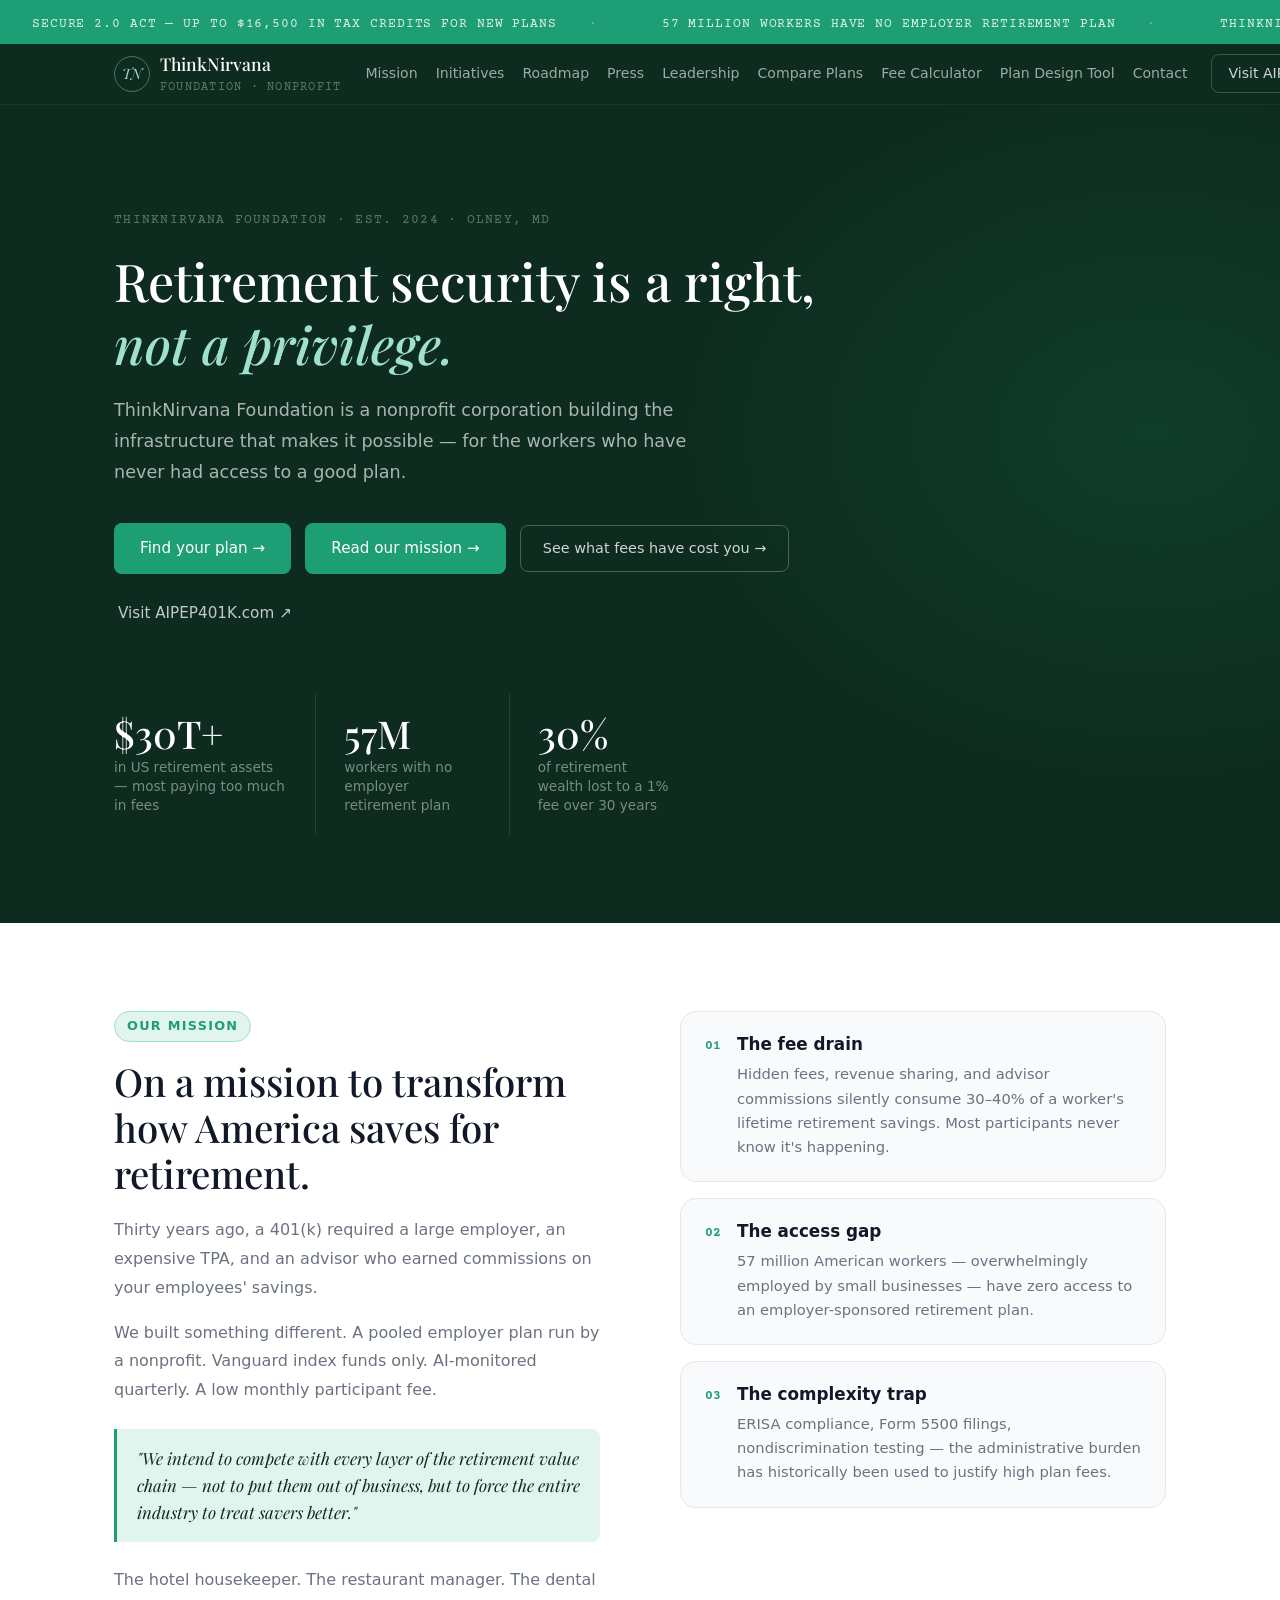
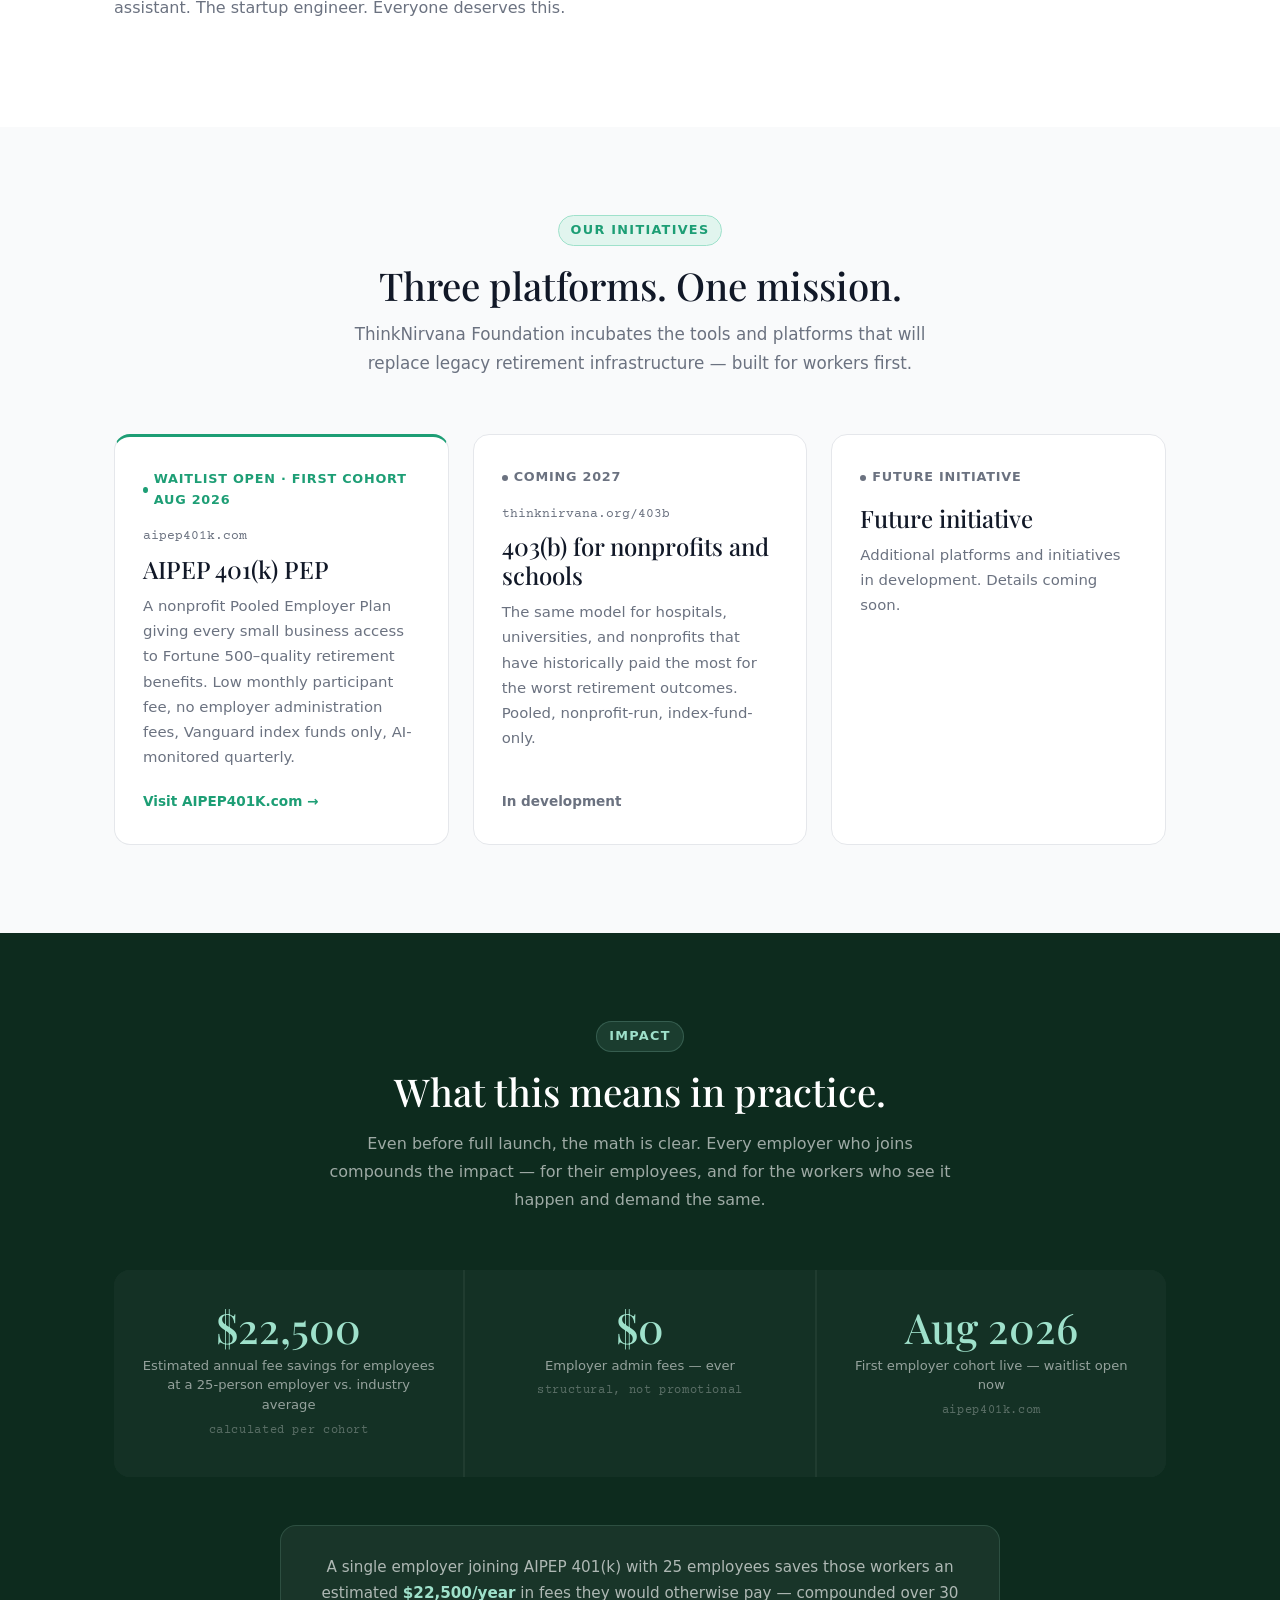
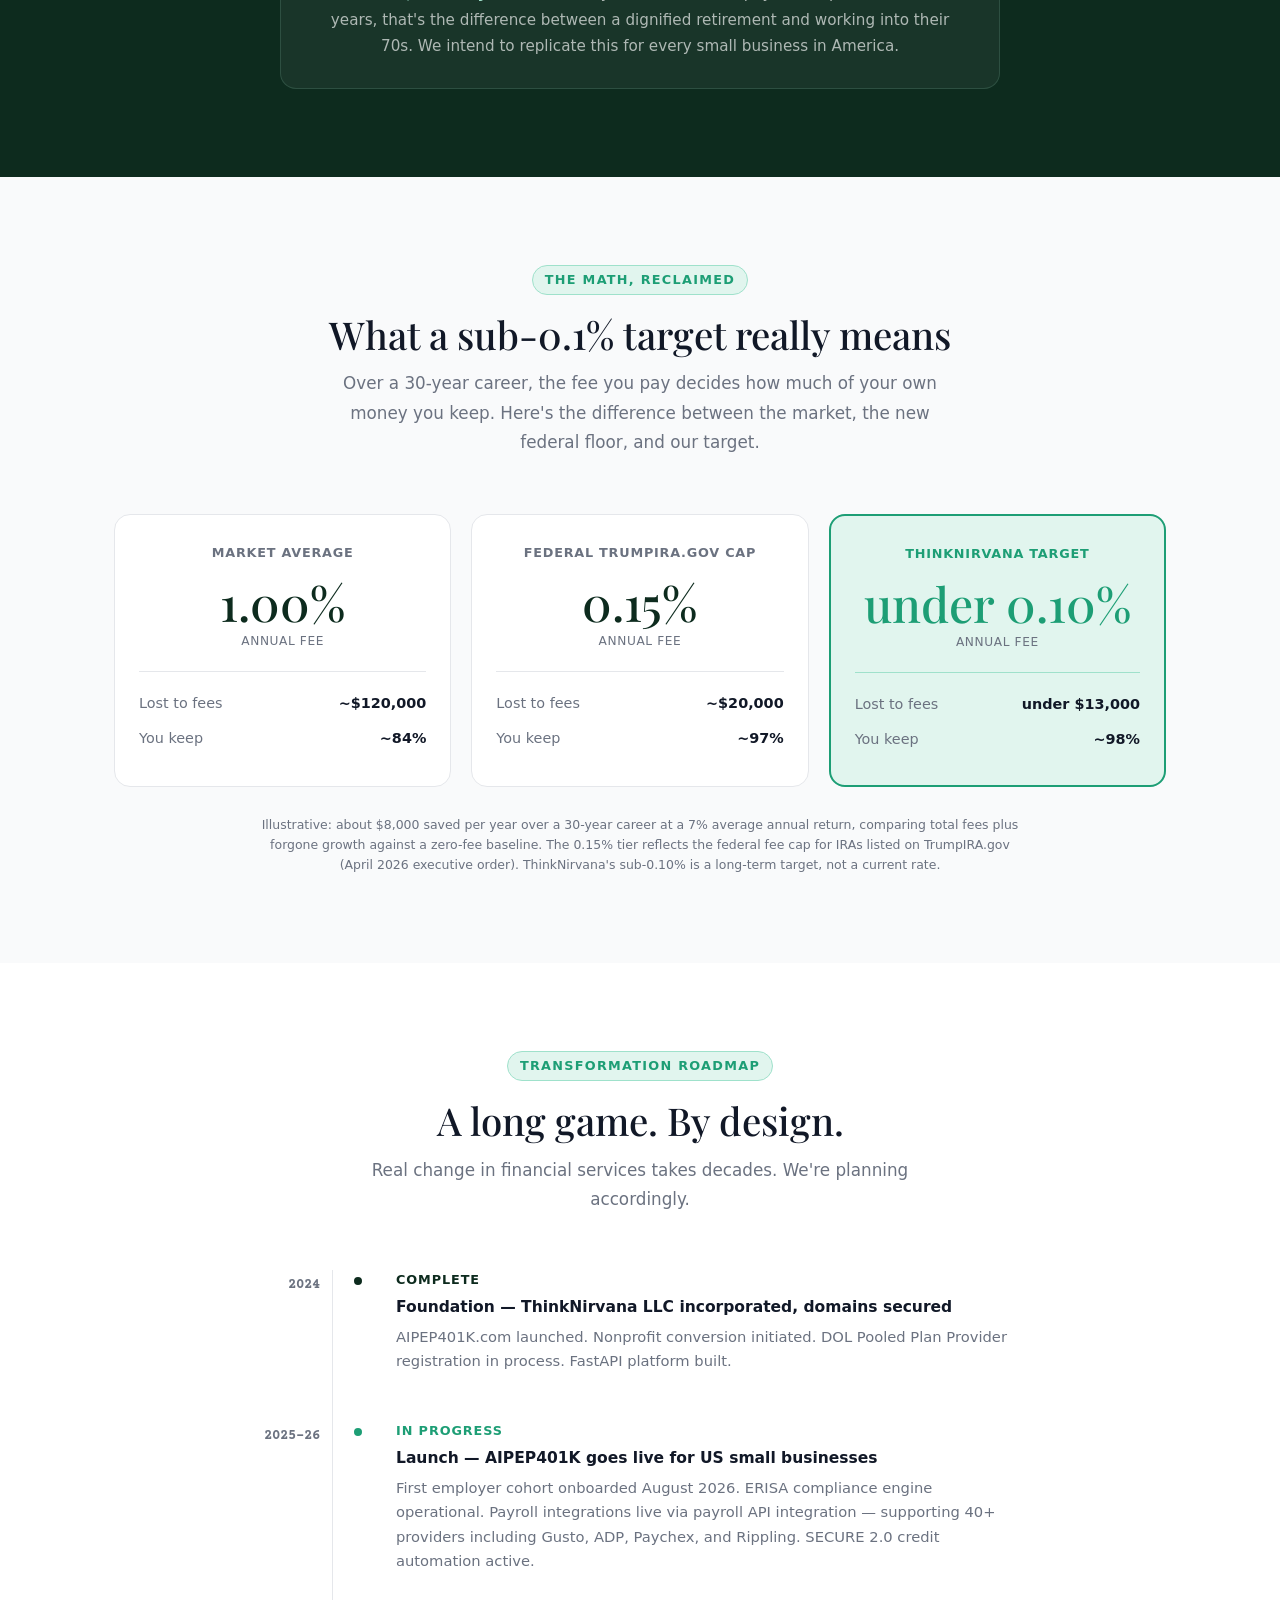
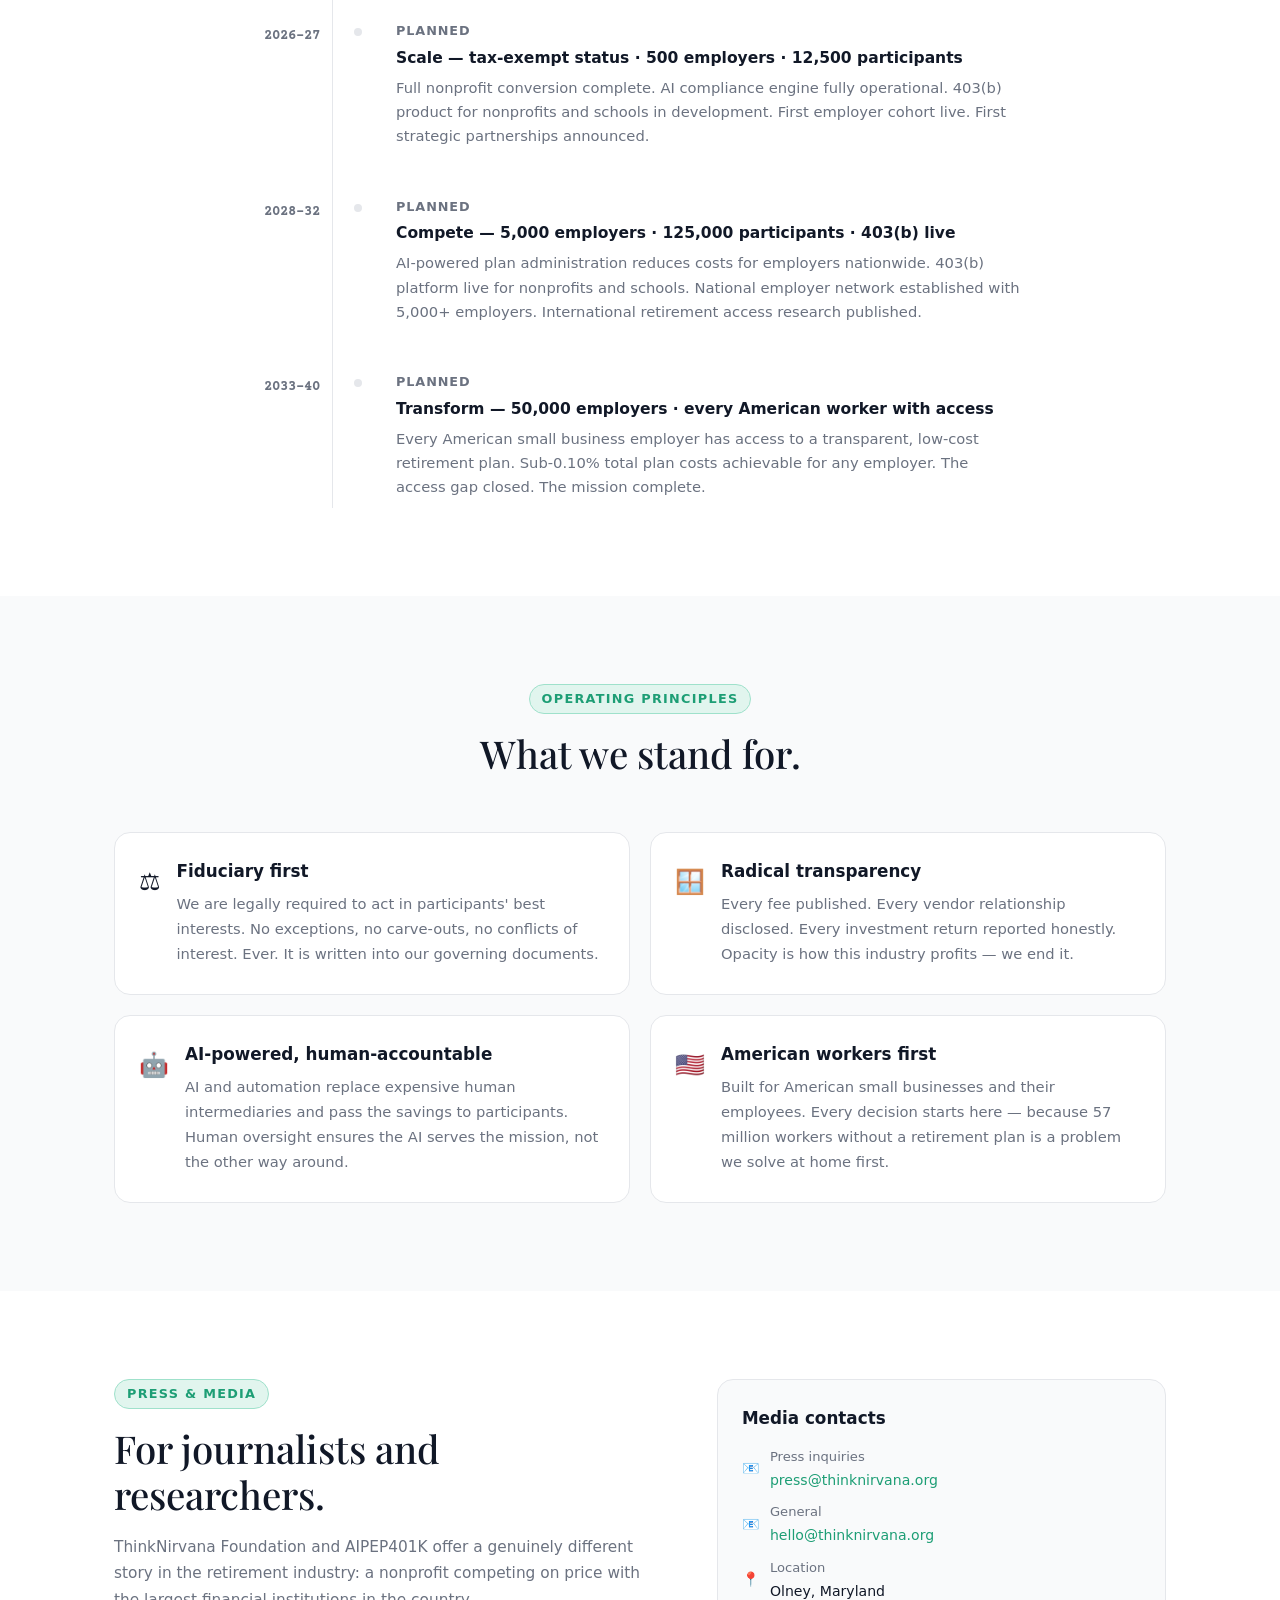
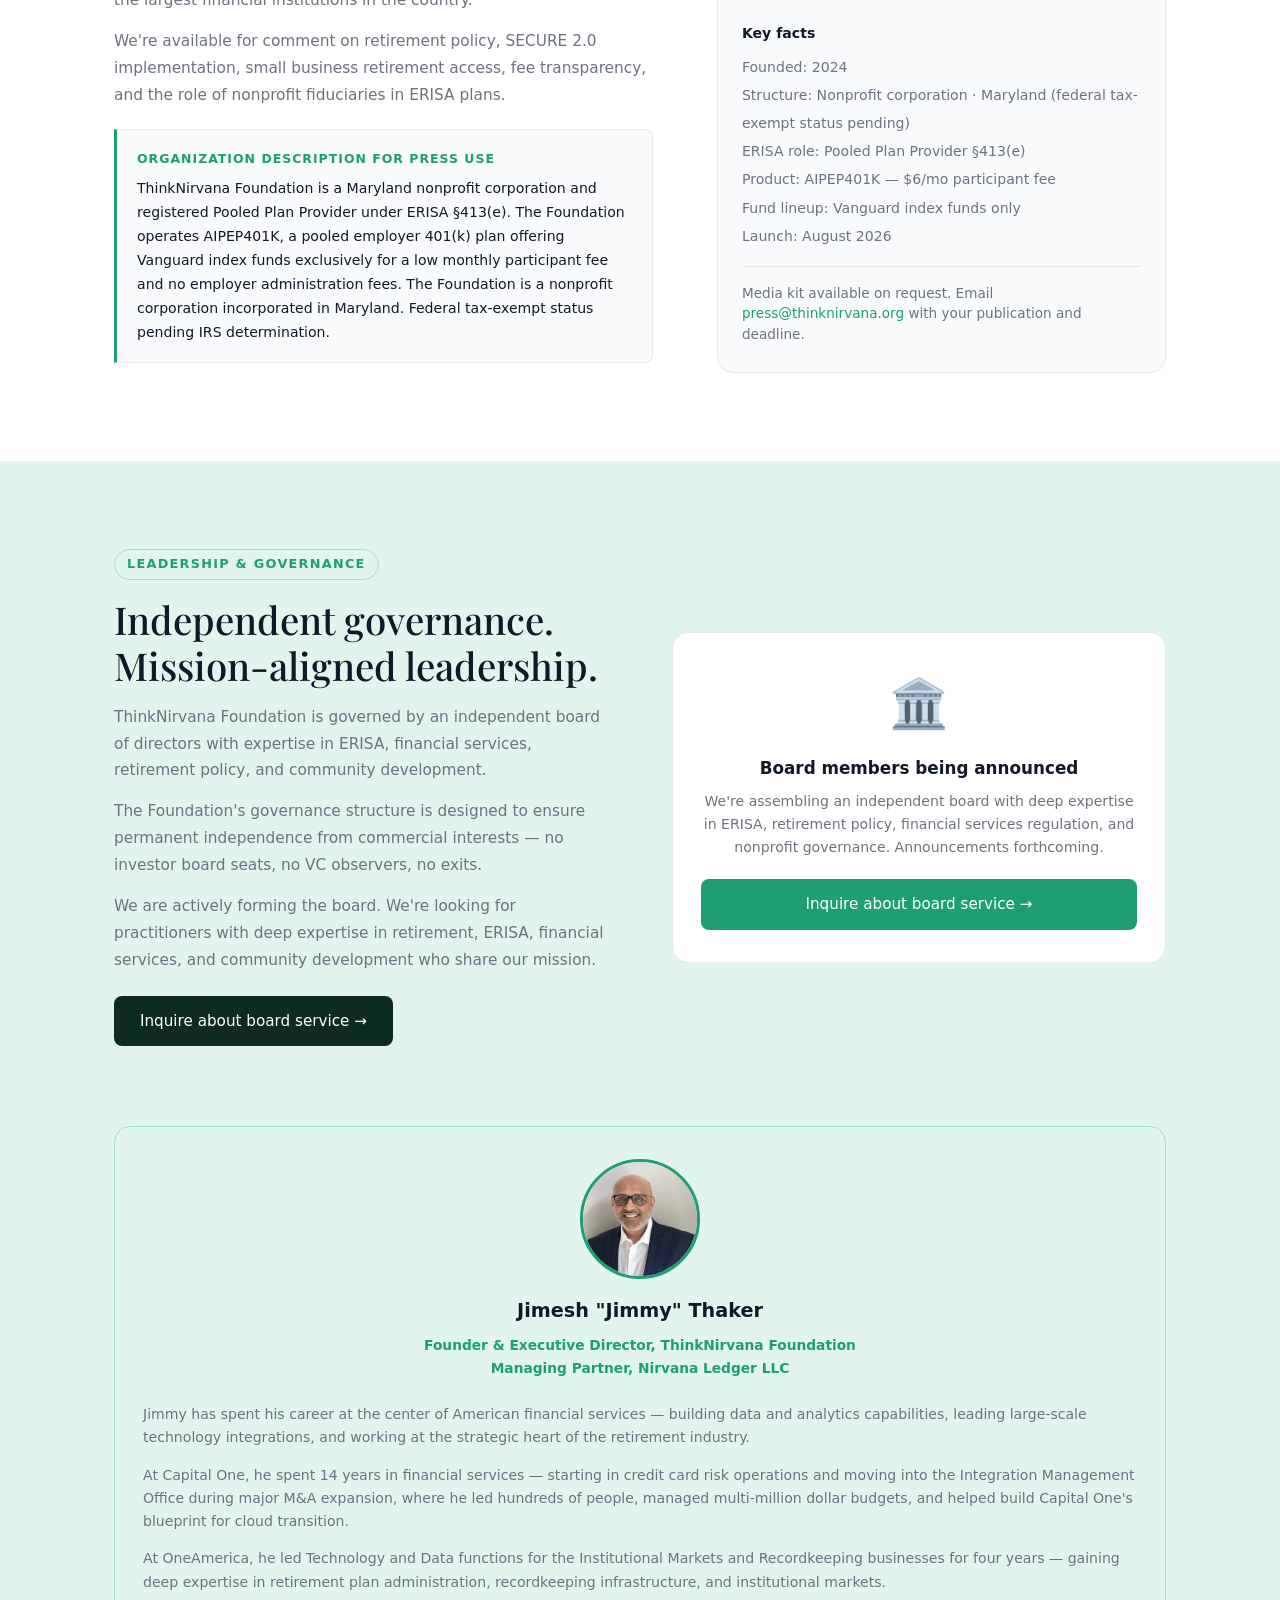
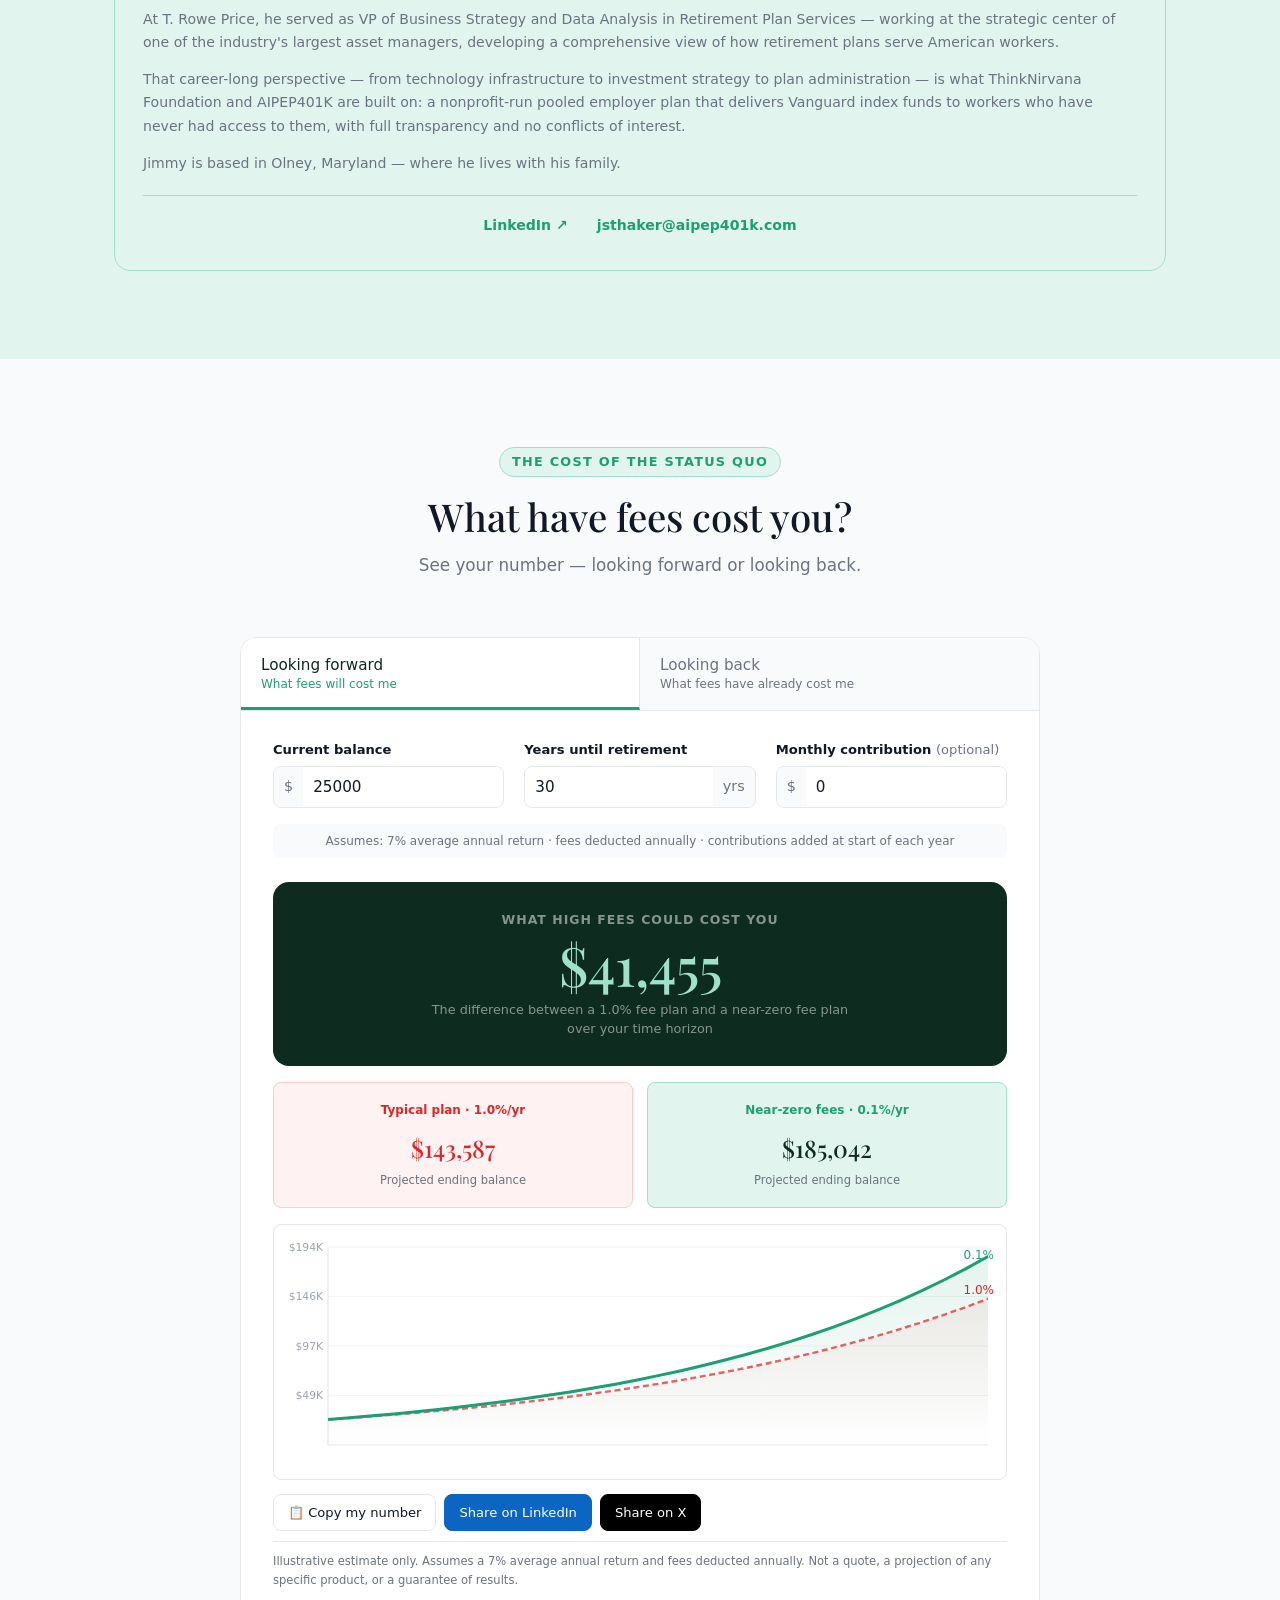
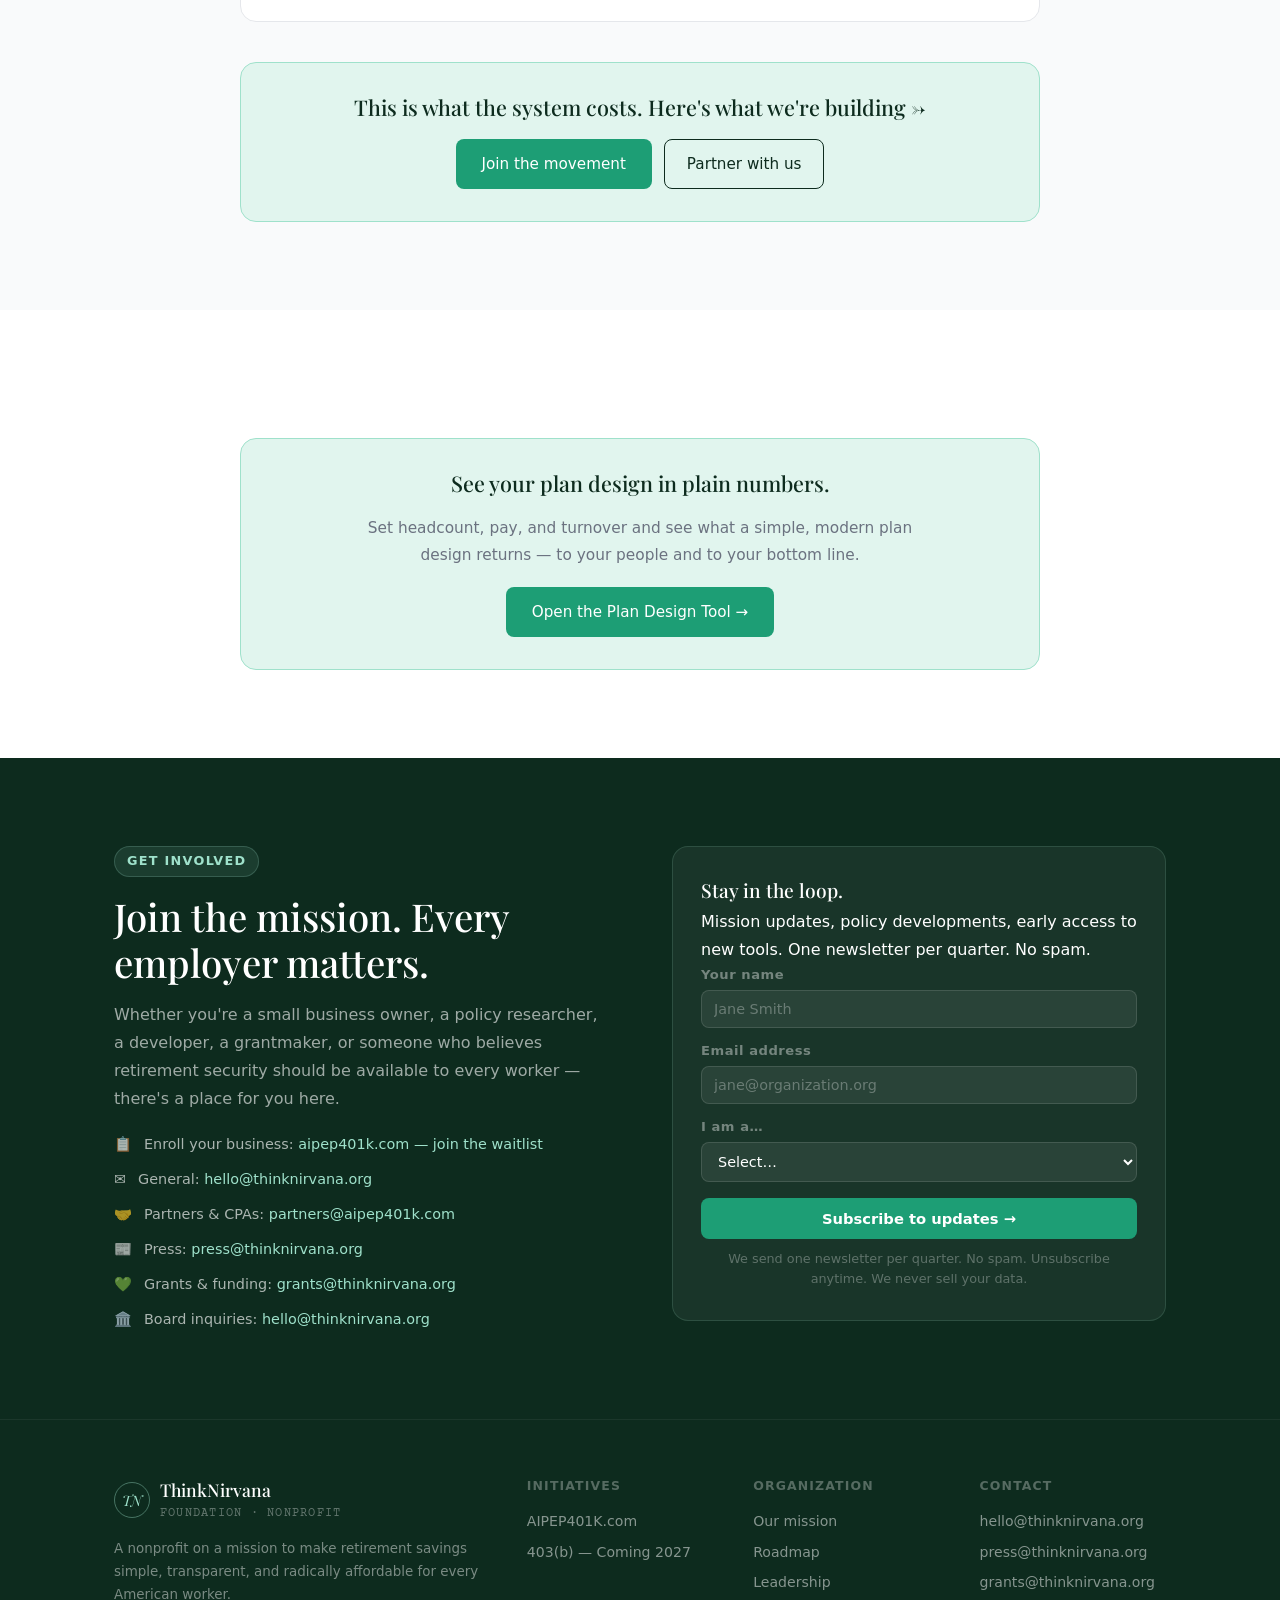
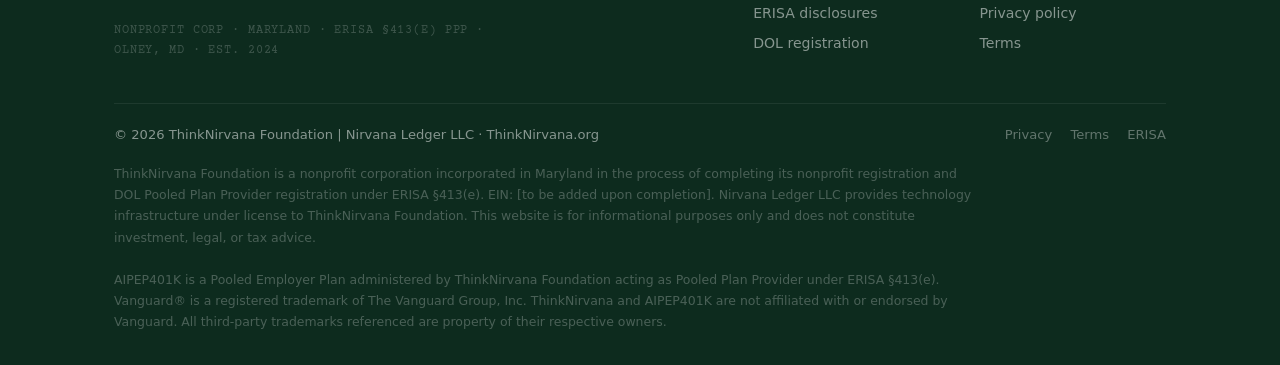
==== commit 0acb9cb1: "feat(storefront): Plan Design Tool + enterprise Visualizer live + restore --red cost color - Plan De" ====
--- a/index.html
+++ b/index.html
@@ -61,7 +61,7 @@
       --red:          #9b2915;
       --white:        #FFFFFF;
       --text:         #111827;
-      --muted:        #5C6470;
+      --muted:        #6B7280;
       --border:       #E5E7EB;
       --bg:           #F9FAFB;
       --r:            8px;
@@ -107,7 +107,7 @@
       font-weight: 600;
       letter-spacing: .1em;
       text-transform: uppercase;
-      color: #1A8A65;
+      color: var(--forest-mid);
       background: var(--forest-pale);
       border: 1px solid var(--forest-light);
       border-radius: 999px;
@@ -579,15 +579,17 @@
 <!-- ── TICKER ── -->
 <div class="ticker-wrap" aria-hidden="true">
   <div class="ticker-inner">
+    <span class="ticker-item">SECURE 2.0 Act — up to $16,500 in tax credits for new plans</span>
     <span class="ticker-item">57 million workers have no employer retirement plan</span>
     <span class="ticker-item">ThinkNirvana Foundation — nonprofit pooled plan provider</span>
     <span class="ticker-item">1% fee over 30 years costs workers 30% of their retirement</span>
-    <span class="ticker-item">AIPEP401K.com — nonprofit pooled employer plan, launching August 2026</span>
+    <span class="ticker-item">AIPEP401K.com — $6/mo per participant, $0 employer fees</span>
     <span class="ticker-item">ERISA §413(e) registered pooled plan provider</span>
+    <span class="ticker-item">SECURE 2.0 Act — up to $16,500 in tax credits for new plans</span>
     <span class="ticker-item">57 million workers have no employer retirement plan</span>
     <span class="ticker-item">ThinkNirvana Foundation — nonprofit pooled plan provider</span>
     <span class="ticker-item">1% fee over 30 years costs workers 30% of their retirement</span>
-    <span class="ticker-item">AIPEP401K.com — nonprofit pooled employer plan, launching August 2026</span>
+    <span class="ticker-item">AIPEP401K.com — $6/mo per participant, $0 employer fees</span>
     <span class="ticker-item">ERISA §413(e) registered pooled plan provider</span>
   </div>
 </div>
@@ -733,12 +735,12 @@
       <p>Even before full launch, the math is clear. Every employer who joins compounds the impact — for their employees, and for the workers who see it happen and demand the same.</p>
       <div class="impact-grid">
         <div class="impact-metric">
-          <div class="impact-val">significant annual savings</div>
+          <div class="impact-val">$22,500</div>
           <div class="impact-label">Estimated annual fee savings for employees at a 25-person employer vs. industry average</div>
           <div class="impact-launch">calculated per cohort</div>
         </div>
         <div class="impact-metric">
-          <div class="impact-val">None</div>
+          <div class="impact-val">$0</div>
           <div class="impact-label">Employer admin fees — ever</div>
           <div class="impact-launch">structural, not promotional</div>
         </div>
@@ -749,7 +751,7 @@
         </div>
       </div>
       <div class="impact-callout">
-        A single employer joining AIPEP 401(k) saves their employees significant annual fees — compounded over decades, that's the difference between a dignified retirement and working into their 70s.
+        A single employer joining AIPEP 401(k) with 25 employees saves those workers an estimated <strong>$22,500/year</strong> in fees they would otherwise pay — compounded over 30 years, that's the difference between a dignified retirement and working into their 70s. We intend to replicate this for every small business in America.
       </div>
     </div>
   </div>
@@ -939,7 +941,7 @@
             Founded: 2024<br>
             Structure: Nonprofit corporation · Maryland (federal tax-exempt status pending)<br>
             ERISA role: Pooled Plan Provider §413(e)<br>
-            Product: AIPEP401K — low monthly participant fee<br>
+            Product: AIPEP401K — $6/mo participant fee<br>
             Fund lineup: Vanguard index funds only<br>
             Launch: August 2026
           </div>
@@ -1627,21 +1629,6 @@
   </div>
 </section>
 
-<!-- ── SUPPORT THE MISSION ── -->
-<section class="section" id="support" aria-labelledby="support-headline" style="background:var(--forest-pale)">
-  <div class="container">
-    <div style="max-width:720px;margin:0 auto;text-align:center">
-      <span class="eyebrow">Support the mission</span>
-      <h2 id="support-headline">Help us close the retirement gap.</h2>
-      <p style="color:var(--muted);font-size:1rem;line-height:1.8;margin-top:16px">ThinkNirvana Foundation is completing its nonprofit corporation registration in June 2026. We will begin formally accepting donations and grant funding in August 2026.</p>
-      <p style="color:var(--muted);font-size:1rem;line-height:1.8;margin-top:16px">If you're a foundation, impact investor, or mission-aligned donor interested in supporting affordable retirement infrastructure for American workers — we'd love to hear from you now.</p>
-      <p style="color:var(--muted);font-size:1rem;line-height:1.8;margin-top:16px">We are pursuing grants in the areas of financial health, small business development, and retirement security access. Grant inquiries are welcome immediately.</p>
-      <a href="mailto:jsthaker@aipep401k.com?subject=ThinkNirvana+Grant+Inquiry" class="btn-primary" style="margin-top:28px">Get in touch →</a>
-      <p style="color:var(--muted);font-size:.82rem;line-height:1.6;margin-top:20px">ThinkNirvana Foundation is incorporated as a nonprofit corporation in Maryland. Federal tax-exempt status pending IRS determination. EIN available upon request.</p>
-    </div>
-  </div>
-</section>
-
 <!-- ── FOOTER ── -->
 <footer>
   <div class="container">
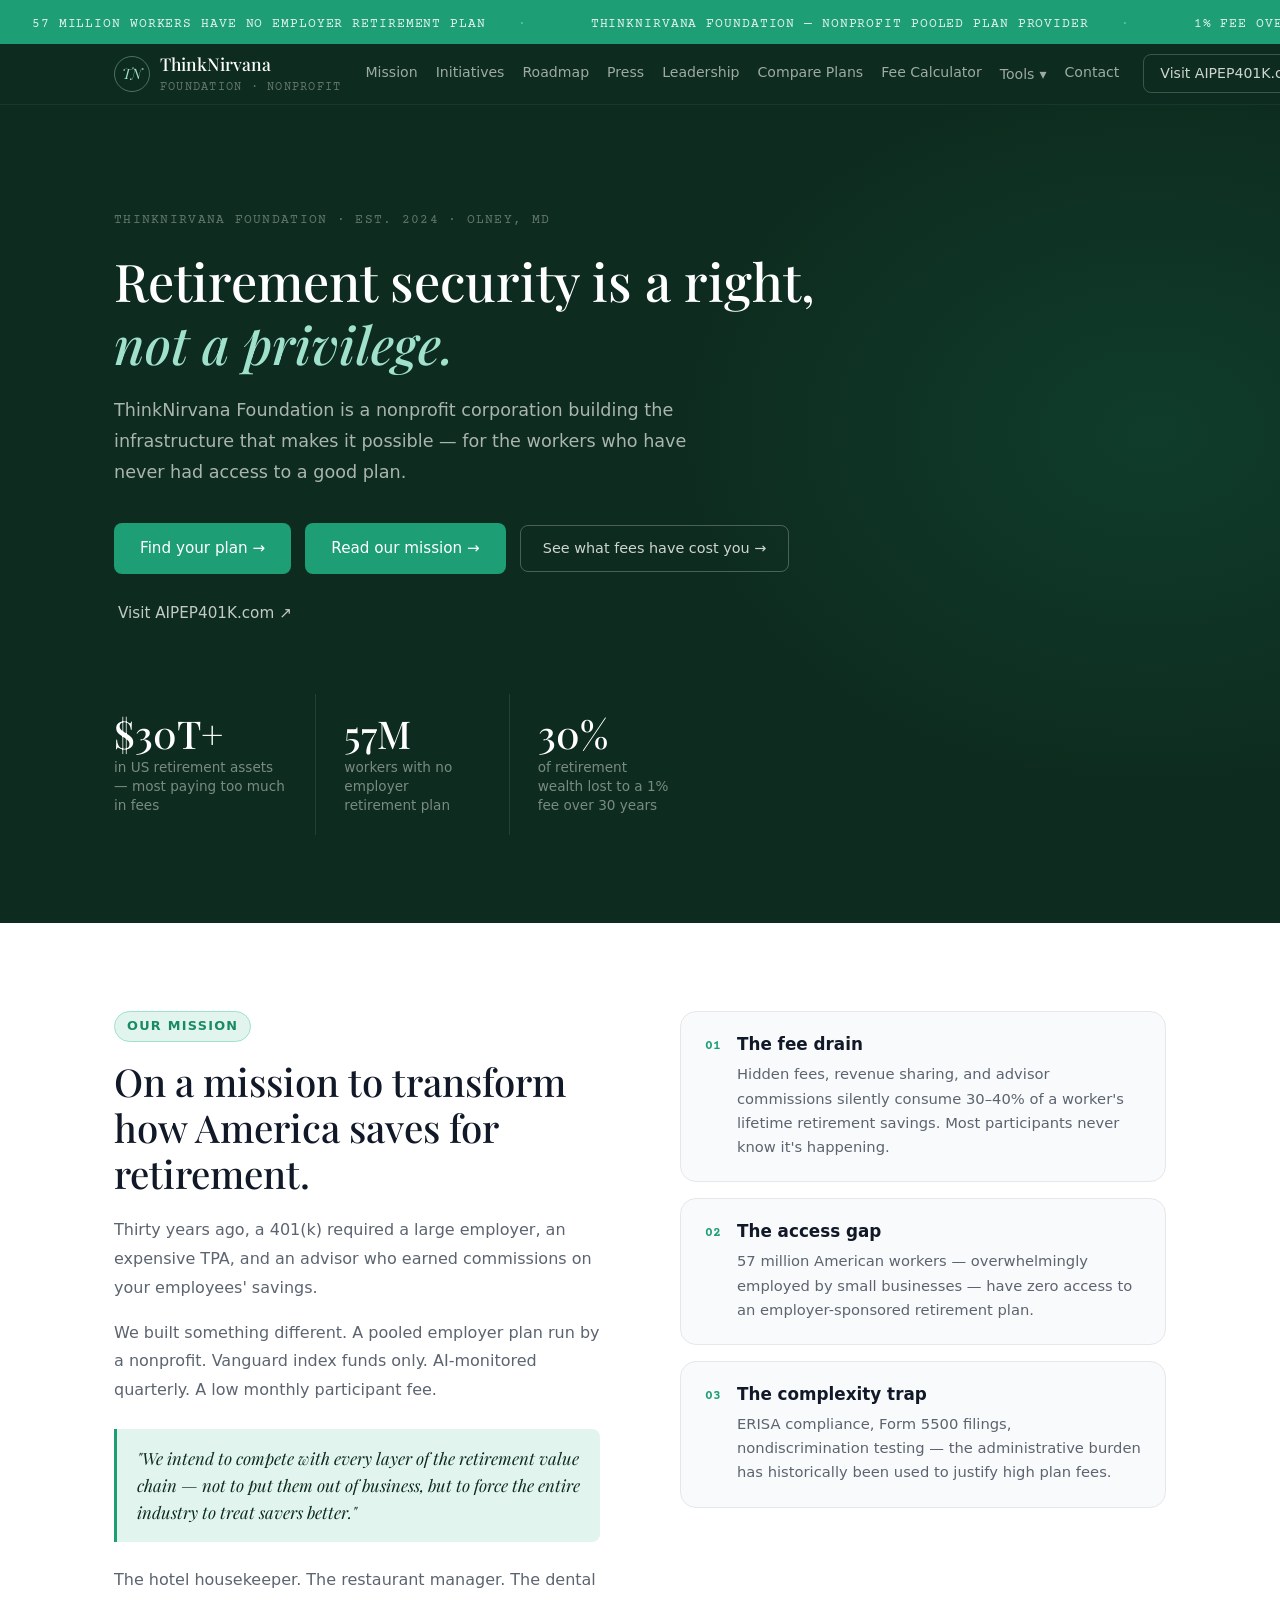
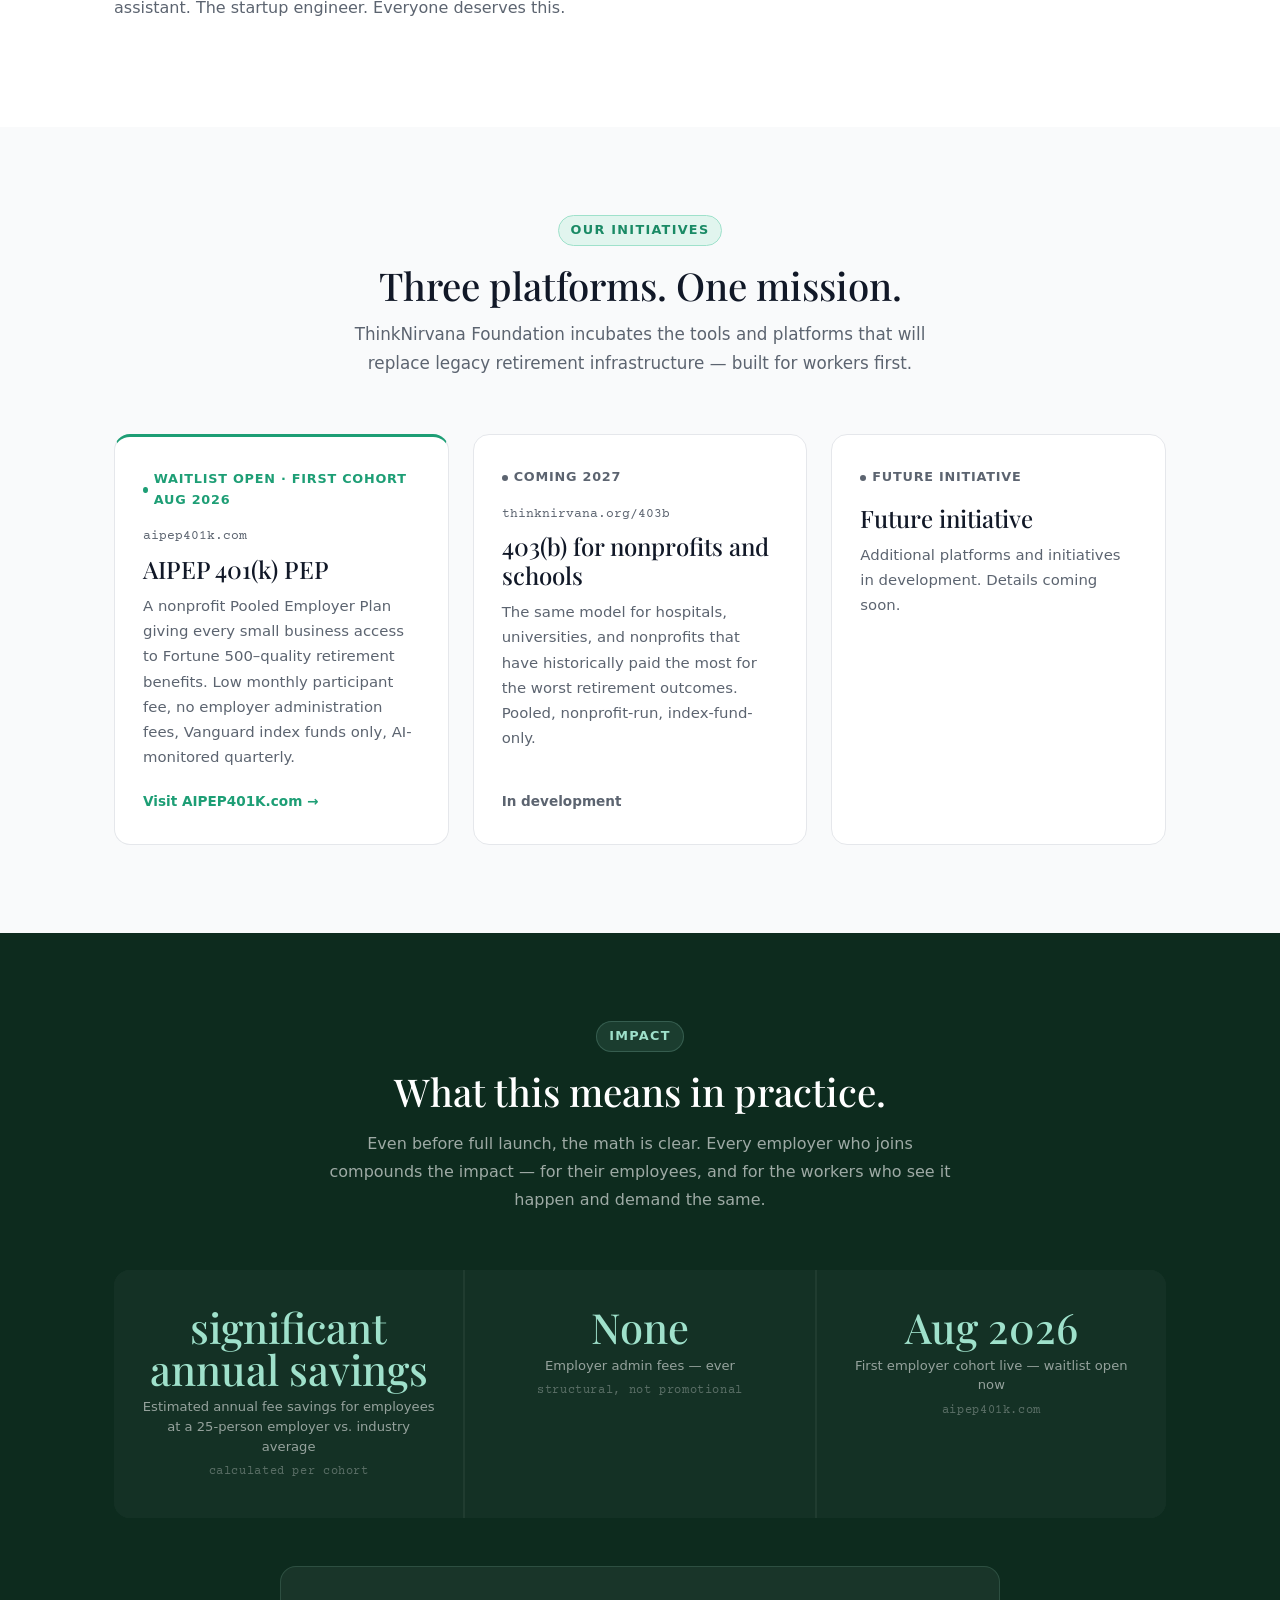
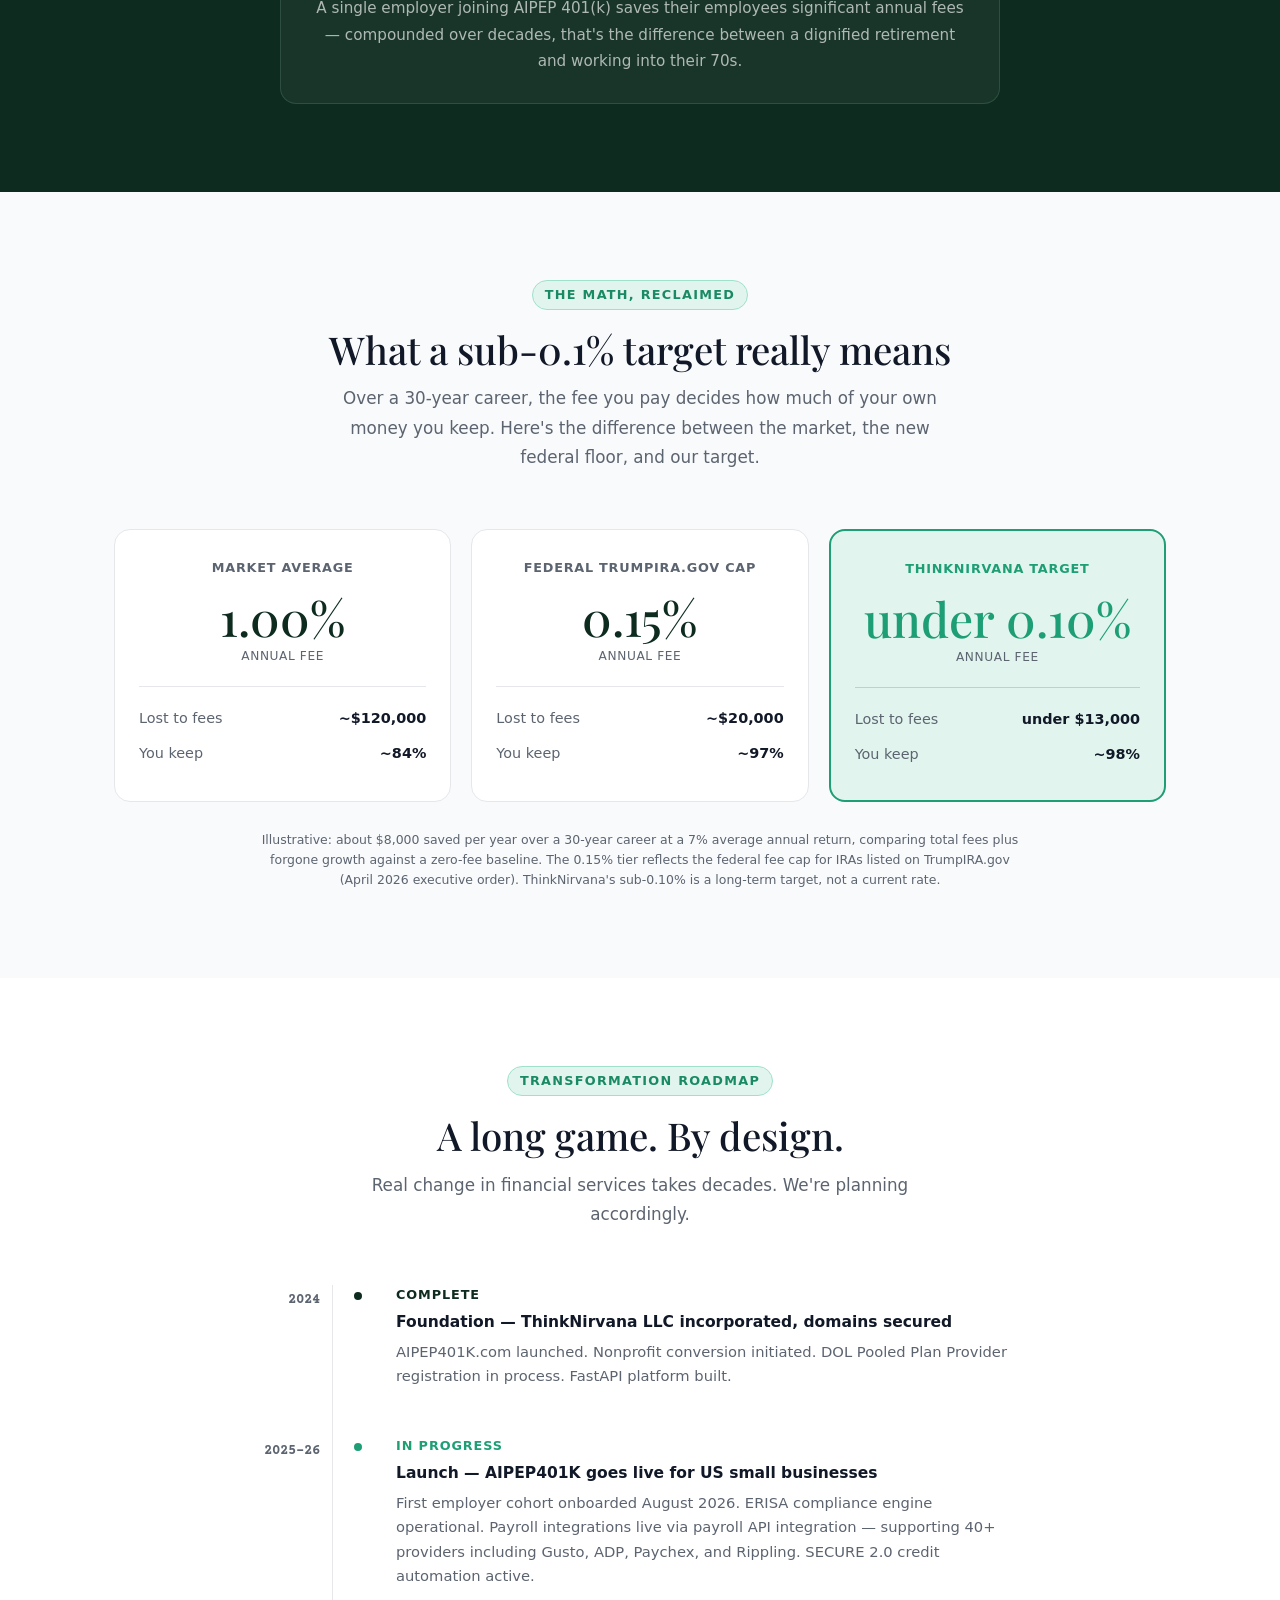
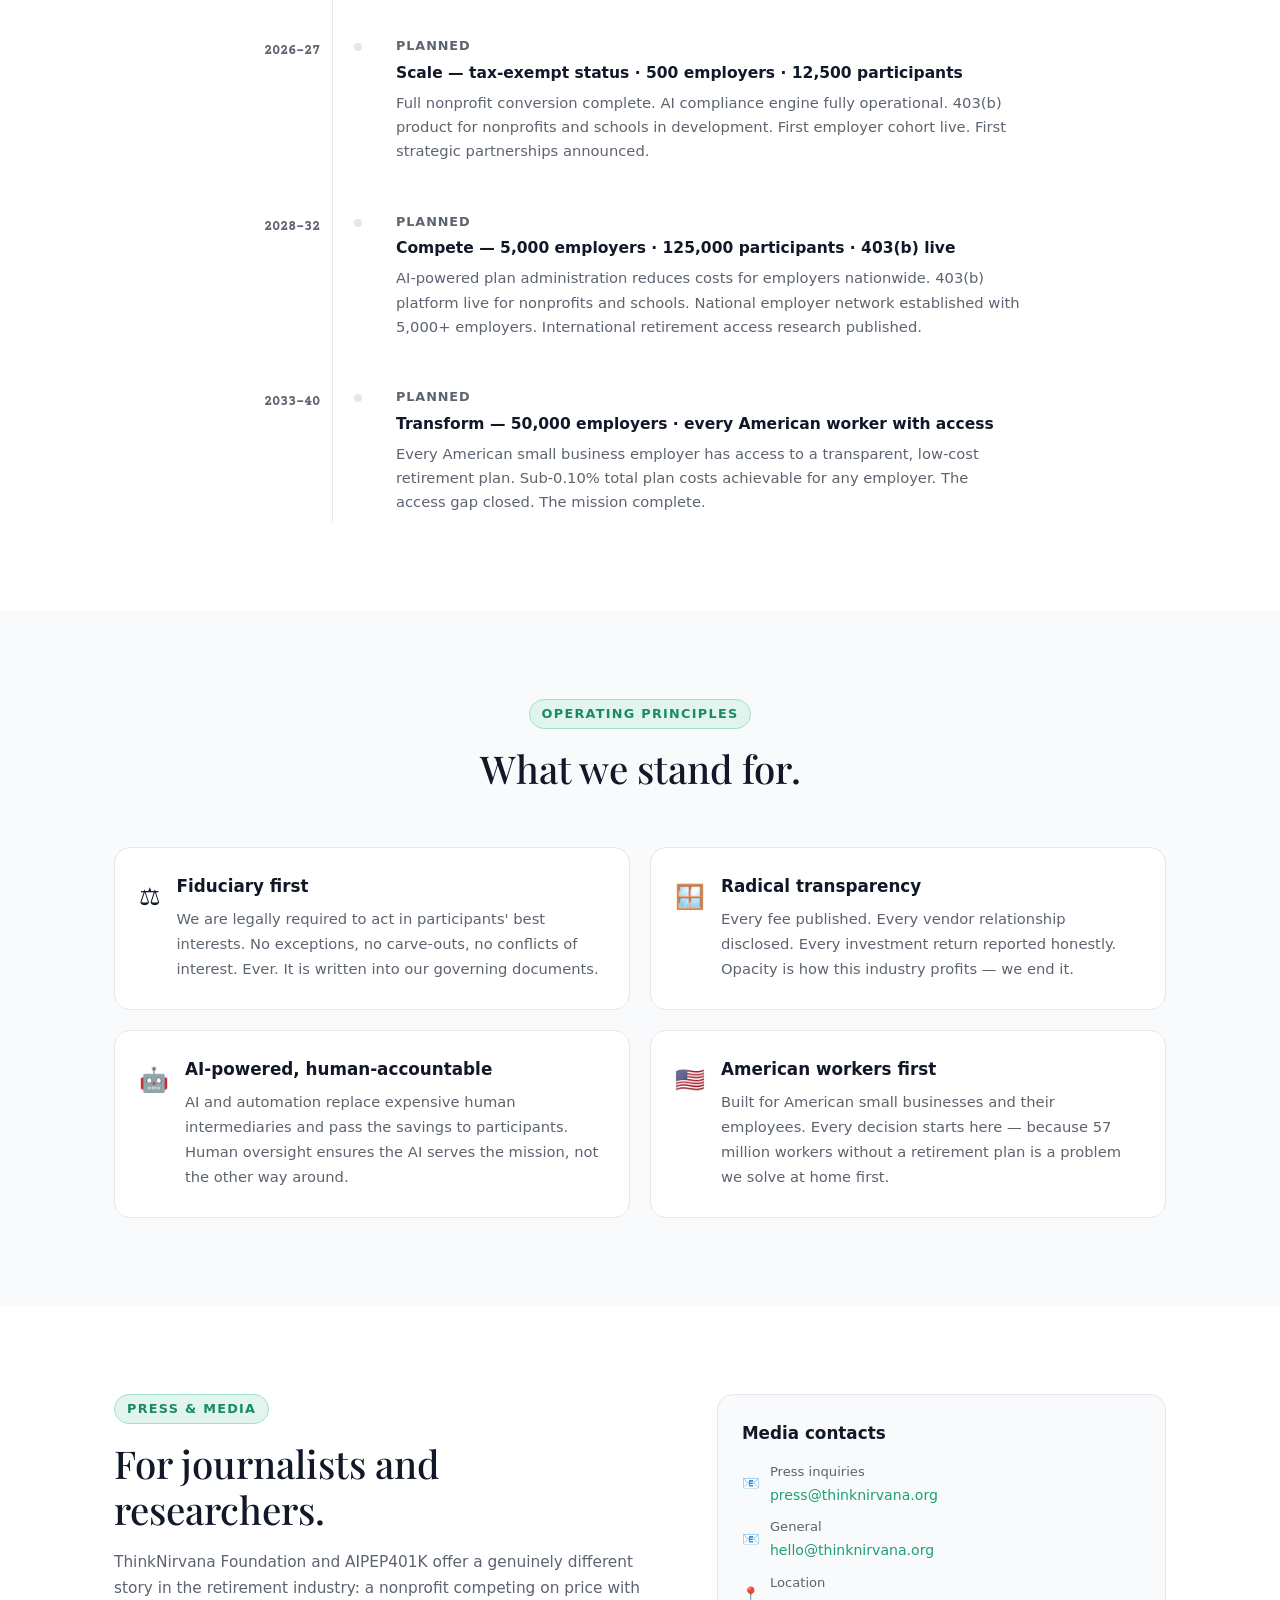
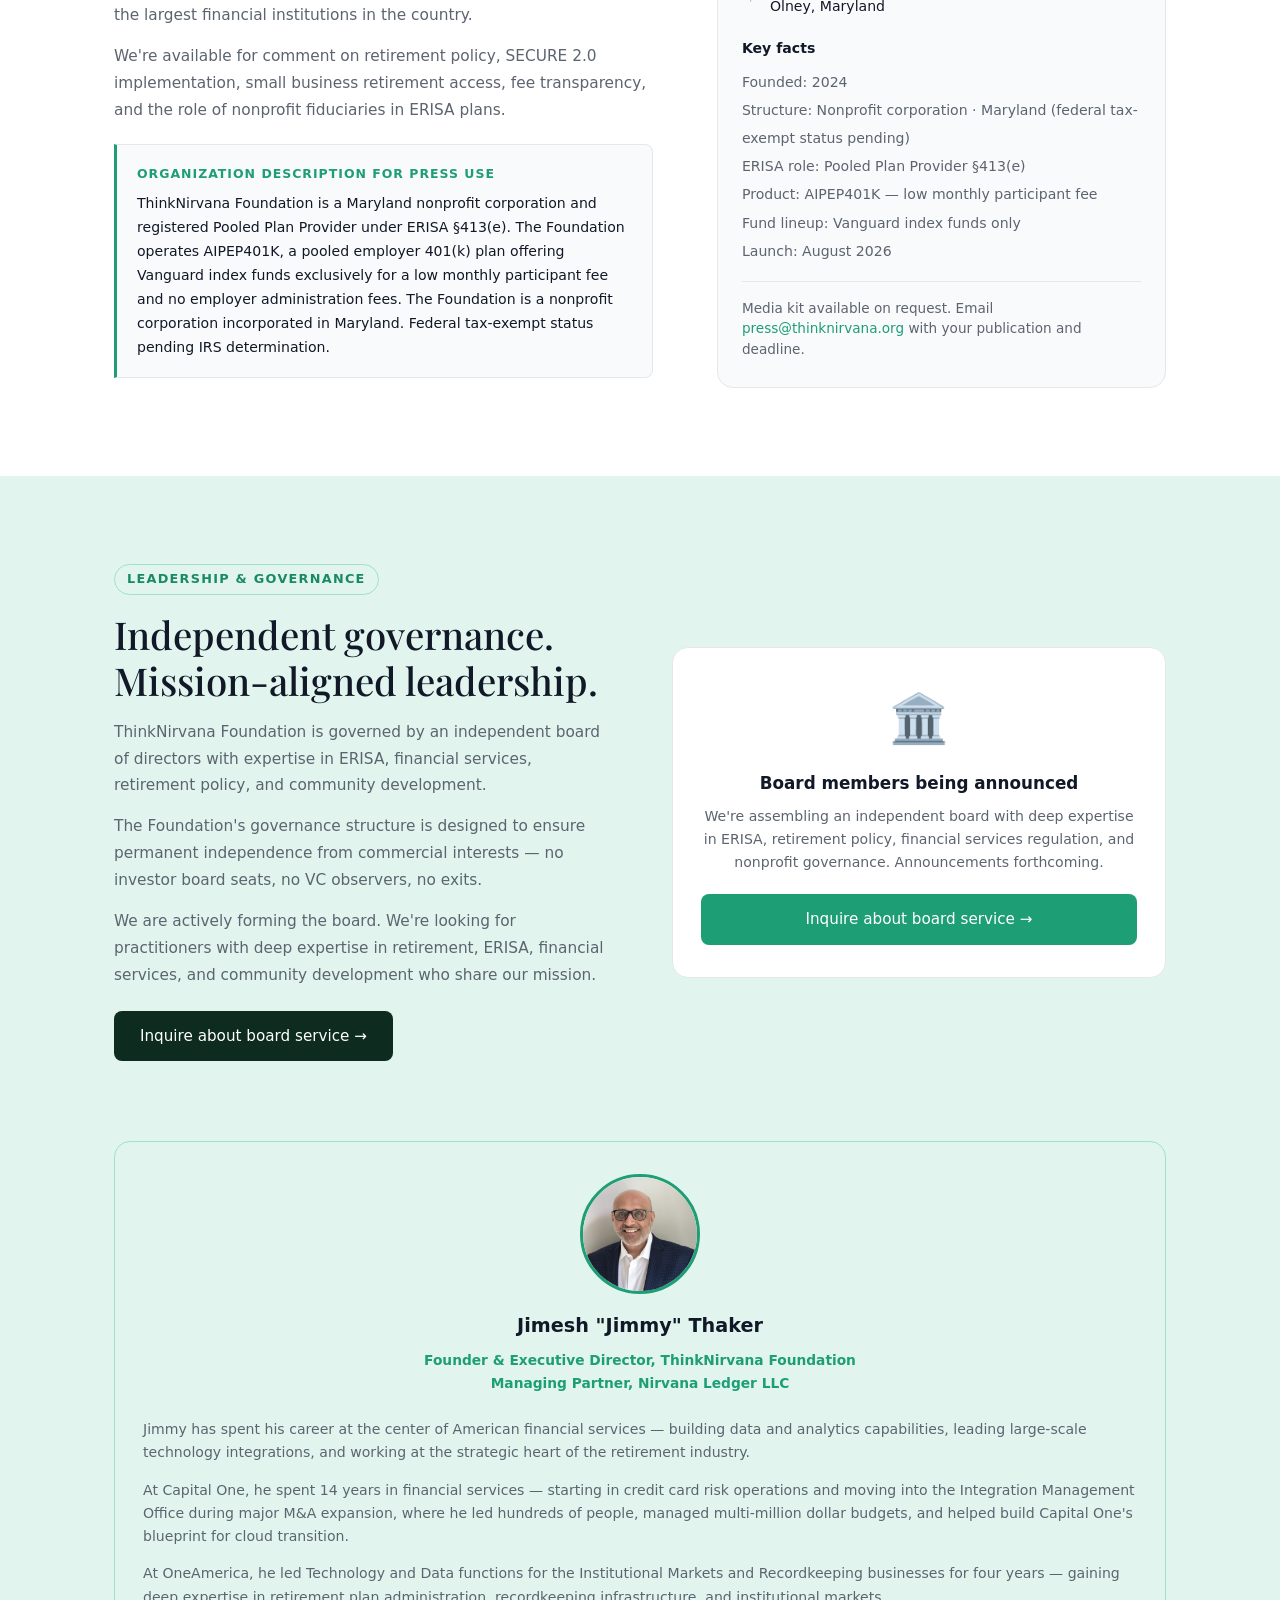
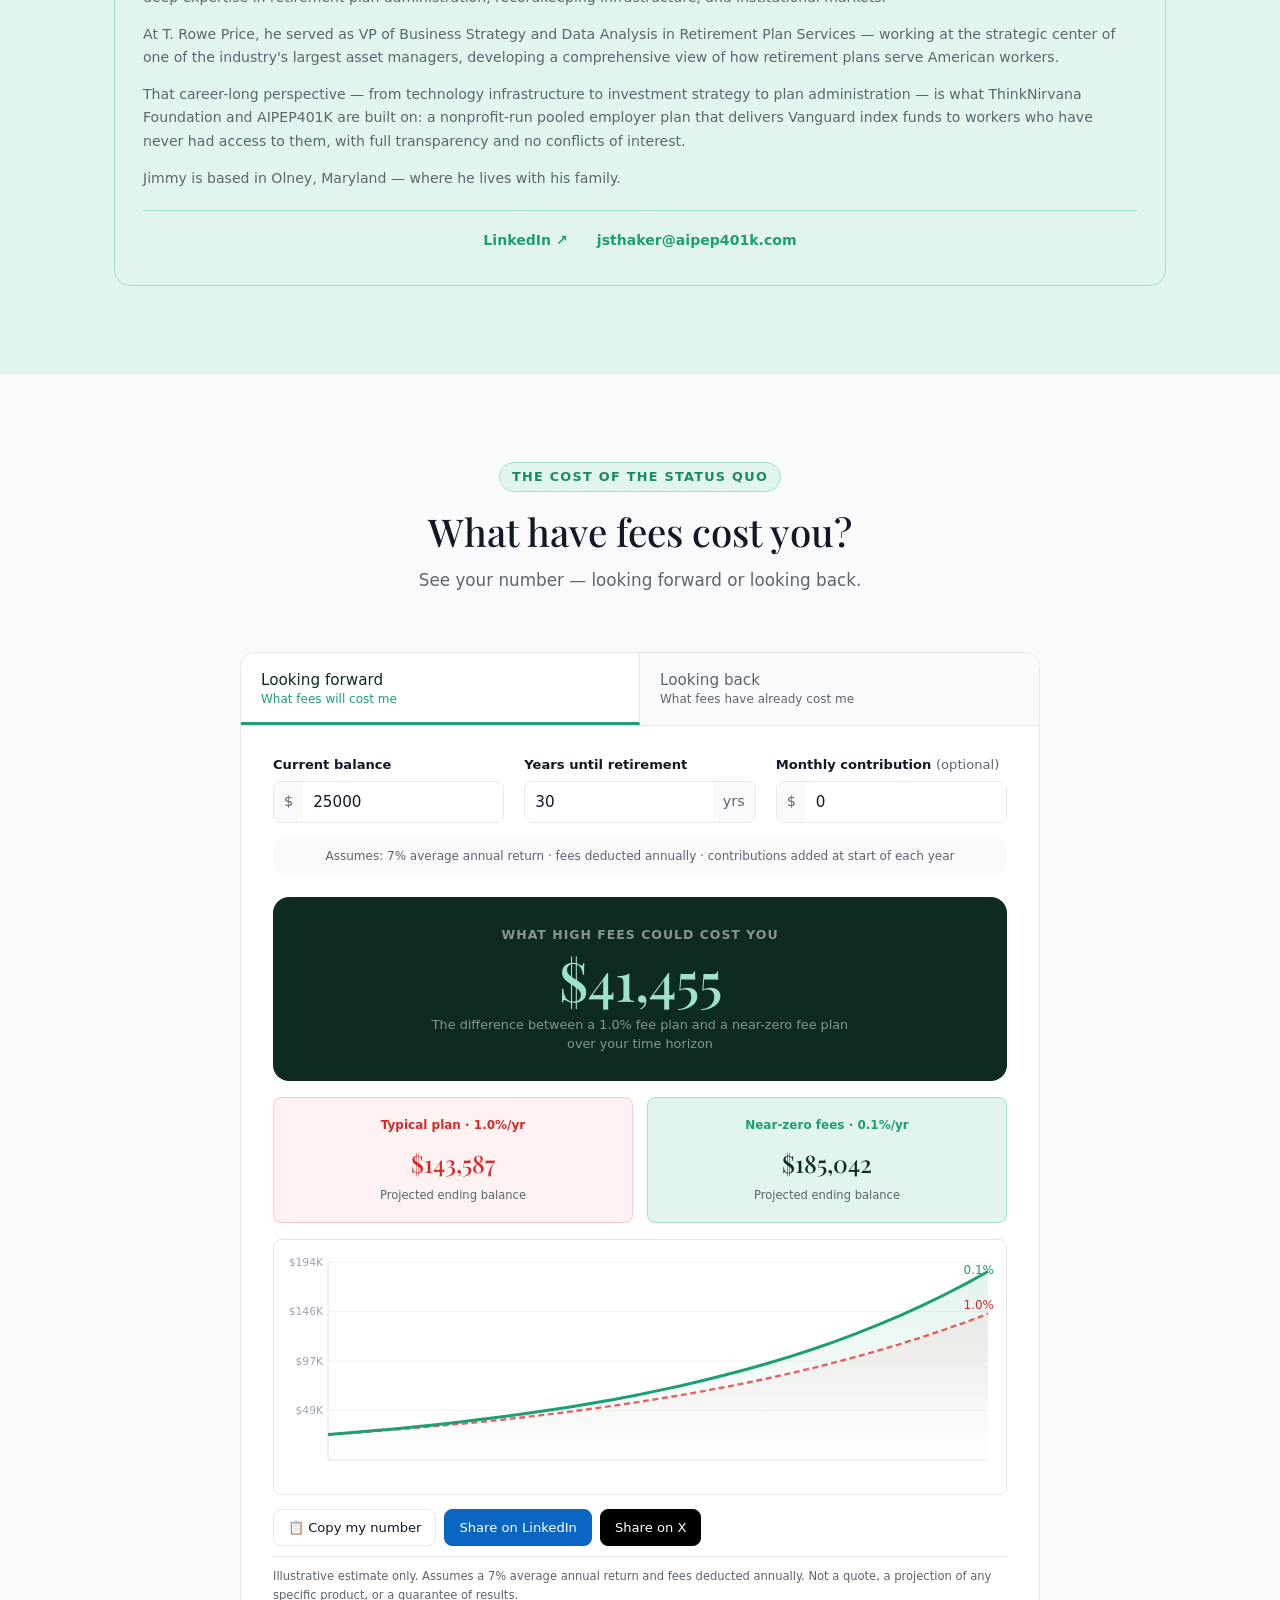
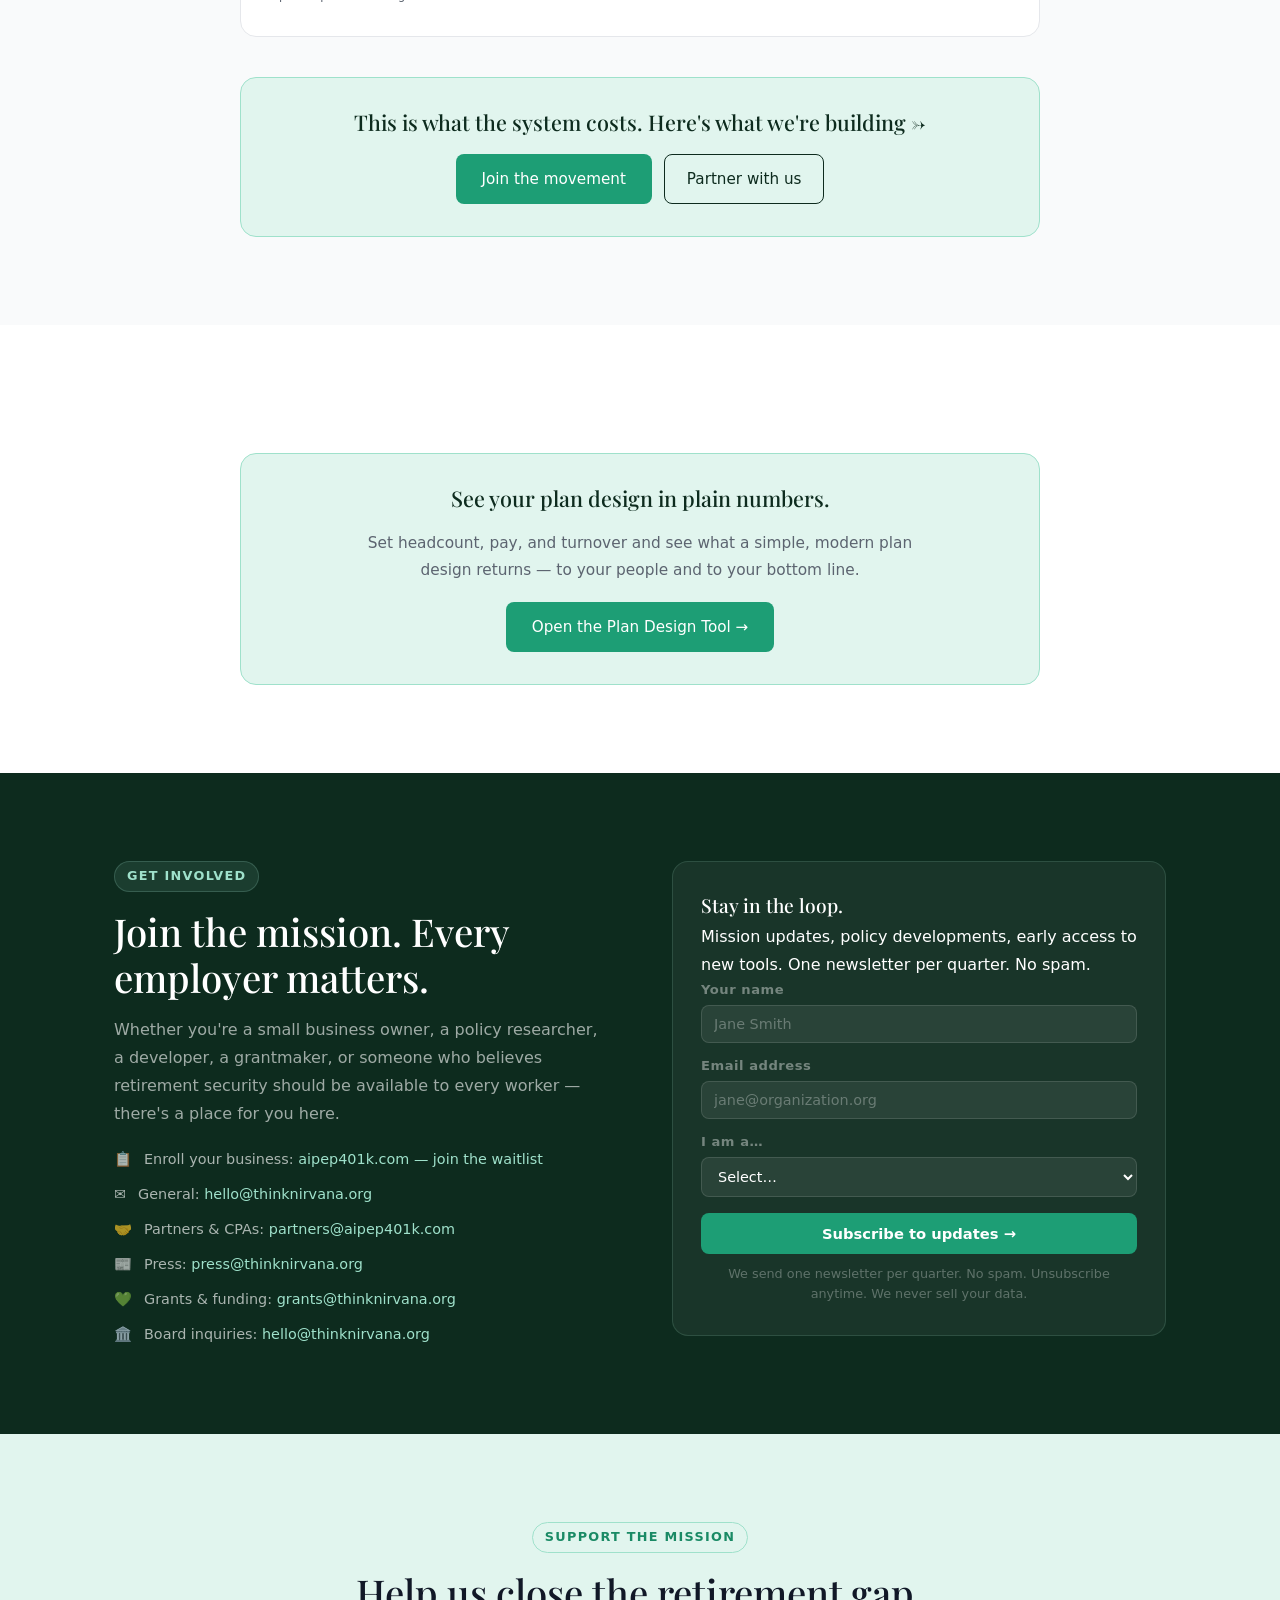
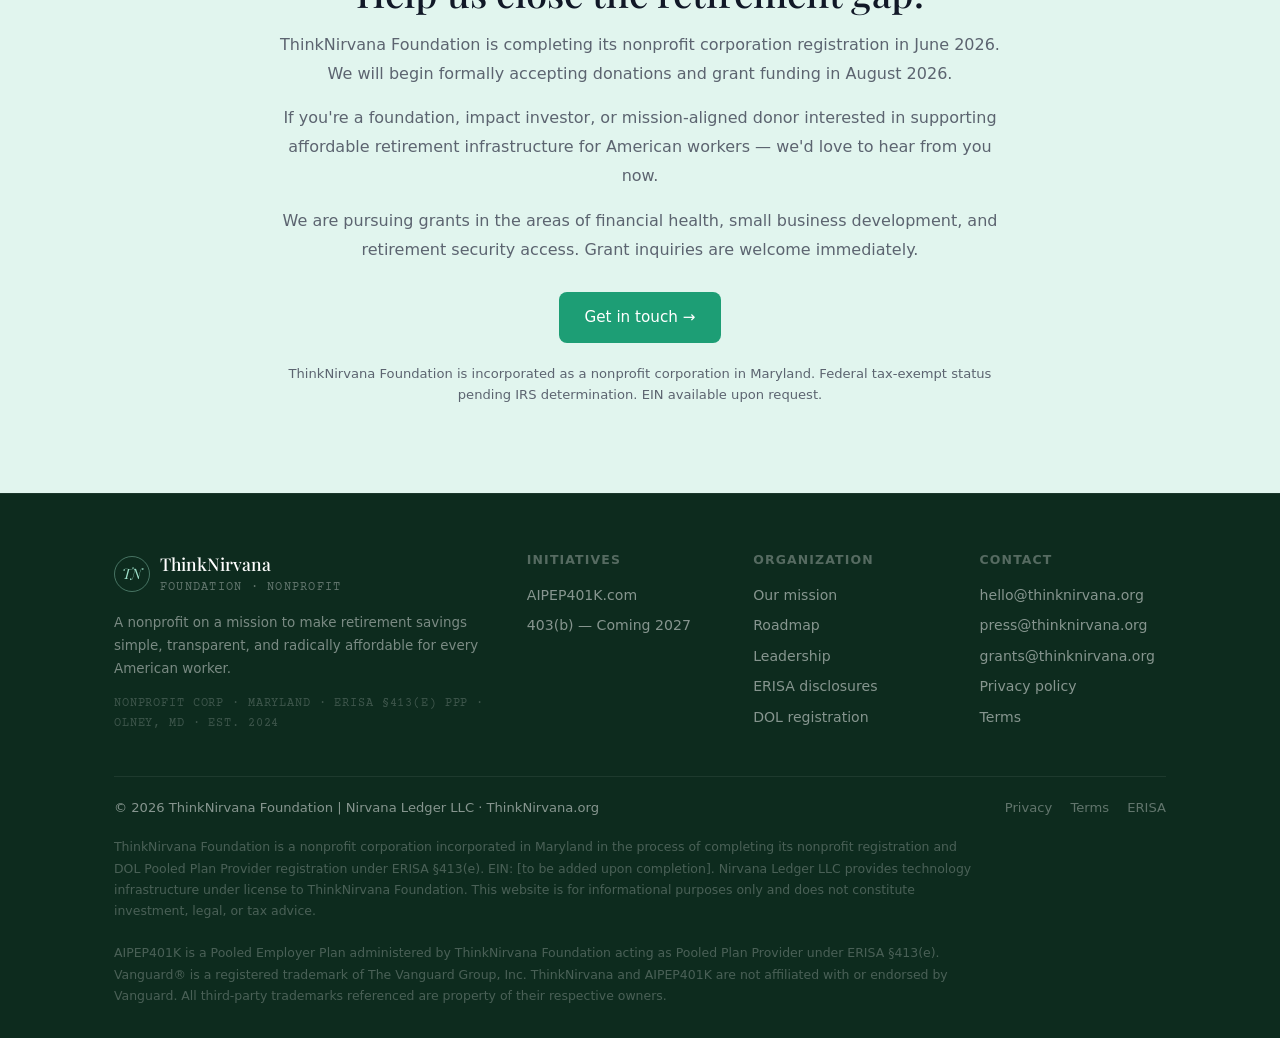
==== commit 4aa283a7: "feat(storefront): redeploy Plan Design Tool + Visualizer (dark theme) + Tools dropdown - Both tools " ====
--- a/index.html
+++ b/index.html
@@ -61,7 +61,7 @@
       --red:          #9b2915;
       --white:        #FFFFFF;
       --text:         #111827;
-      --muted:        #6B7280;
+      --muted:        #5C6470;
       --border:       #E5E7EB;
       --bg:           #F9FAFB;
       --r:            8px;
@@ -107,7 +107,7 @@
       font-weight: 600;
       letter-spacing: .1em;
       text-transform: uppercase;
-      color: var(--forest-mid);
+      color: #1A8A65;
       background: var(--forest-pale);
       border: 1px solid var(--forest-light);
       border-radius: 999px;
@@ -209,6 +209,13 @@
     .nav-links { display: flex; gap: 18px; }
     .nav-links a { color: rgba(255,255,255,.6); font-size: .88rem; transition: color .15s; white-space: nowrap; }
     .nav-links a:hover { color: var(--white); }
+    .nav-dropdown { position: relative; }
+    .nav-drop-toggle { background: none; border: none; cursor: pointer; font-family: inherit; color: rgba(255,255,255,.6); font-size: .88rem; display: inline-flex; align-items: center; gap: 5px; padding: 0; transition: color .15s; }
+    .nav-drop-toggle:hover { color: var(--white); }
+    .nav-drop-menu { display: none; position: absolute; top: calc(100% + 12px); right: 0; left: auto; background: var(--forest); border: 1px solid rgba(255,255,255,.12); border-radius: 8px; padding: 8px 0; min-width: 212px; box-shadow: 0 10px 30px rgba(0,0,0,.35); z-index: 200; }
+    .nav-dropdown:hover .nav-drop-menu, .nav-dropdown:focus-within .nav-drop-menu, .nav-dropdown.open .nav-drop-menu { display: block; }
+    .nav-drop-menu a { display: block; padding: 9px 18px; color: rgba(255,255,255,.65); font-size: .88rem; white-space: nowrap; transition: color .15s, background .15s; }
+    .nav-drop-menu a:hover { color: var(--white); background: rgba(255,255,255,.06); }
     .nav-cta {
       background: transparent;
       border: 1px solid rgba(255,255,255,.2);
@@ -554,6 +561,9 @@
         border-bottom: 1px solid rgba(255,255,255,.1);
       }
       .nav-links.open a { font-size: 1rem; color: rgba(255,255,255,.8); }
+      .nav-dropdown { width: 100%; }
+      .nav-drop-toggle { color: rgba(255,255,255,.8); font-size: 1rem; }
+      .nav-drop-menu { display: block; position: static; transform: none; background: none; border: none; box-shadow: none; padding: 4px 0 0 14px; min-width: 0; }
       .hero { padding: 60px 0 56px; }
       .hero-numbers { grid-template-columns: 1fr; gap: 16px; }
       .hero-number { border-right: none; border-bottom: 1px solid rgba(255,255,255,.1); padding: 0 0 16px; }
@@ -579,17 +589,15 @@
 <!-- ── TICKER ── -->
 <div class="ticker-wrap" aria-hidden="true">
   <div class="ticker-inner">
-    <span class="ticker-item">SECURE 2.0 Act — up to $16,500 in tax credits for new plans</span>
     <span class="ticker-item">57 million workers have no employer retirement plan</span>
     <span class="ticker-item">ThinkNirvana Foundation — nonprofit pooled plan provider</span>
     <span class="ticker-item">1% fee over 30 years costs workers 30% of their retirement</span>
-    <span class="ticker-item">AIPEP401K.com — $6/mo per participant, $0 employer fees</span>
+    <span class="ticker-item">AIPEP401K.com — nonprofit pooled employer plan, launching August 2026</span>
     <span class="ticker-item">ERISA §413(e) registered pooled plan provider</span>
-    <span class="ticker-item">SECURE 2.0 Act — up to $16,500 in tax credits for new plans</span>
     <span class="ticker-item">57 million workers have no employer retirement plan</span>
     <span class="ticker-item">ThinkNirvana Foundation — nonprofit pooled plan provider</span>
     <span class="ticker-item">1% fee over 30 years costs workers 30% of their retirement</span>
-    <span class="ticker-item">AIPEP401K.com — $6/mo per participant, $0 employer fees</span>
+    <span class="ticker-item">AIPEP401K.com — nonprofit pooled employer plan, launching August 2026</span>
     <span class="ticker-item">ERISA §413(e) registered pooled plan provider</span>
   </div>
 </div>
@@ -612,7 +620,13 @@
       <a href="#board">Leadership</a>
       <a href="find-your-plan.html">Compare Plans</a>
       <a href="#fee-calculator">Fee Calculator</a>
-      <a href="/tools/plan-design/">Plan Design Tool</a>
+      <div class="nav-dropdown">
+        <button class="nav-drop-toggle" aria-haspopup="true" aria-expanded="false" onclick="this.parentElement.classList.toggle('open')">Tools <span aria-hidden="true">▾</span></button>
+        <div class="nav-drop-menu">
+          <a href="/tools/plan-design/">Plan Design Tool</a>
+          <a href="/tools/plan-design-visualizer/">Plan Design Visualizer</a>
+        </div>
+      </div>
       <a href="#contact">Contact</a>
     </div>
     <a href="https://aipep401k.com" class="nav-cta">Visit AIPEP401K.com →</a>
@@ -735,12 +749,12 @@
       <p>Even before full launch, the math is clear. Every employer who joins compounds the impact — for their employees, and for the workers who see it happen and demand the same.</p>
       <div class="impact-grid">
         <div class="impact-metric">
-          <div class="impact-val">$22,500</div>
+          <div class="impact-val">significant annual savings</div>
           <div class="impact-label">Estimated annual fee savings for employees at a 25-person employer vs. industry average</div>
           <div class="impact-launch">calculated per cohort</div>
         </div>
         <div class="impact-metric">
-          <div class="impact-val">$0</div>
+          <div class="impact-val">None</div>
           <div class="impact-label">Employer admin fees — ever</div>
           <div class="impact-launch">structural, not promotional</div>
         </div>
@@ -751,7 +765,7 @@
         </div>
       </div>
       <div class="impact-callout">
-        A single employer joining AIPEP 401(k) with 25 employees saves those workers an estimated <strong>$22,500/year</strong> in fees they would otherwise pay — compounded over 30 years, that's the difference between a dignified retirement and working into their 70s. We intend to replicate this for every small business in America.
+        A single employer joining AIPEP 401(k) saves their employees significant annual fees — compounded over decades, that's the difference between a dignified retirement and working into their 70s.
       </div>
     </div>
   </div>
@@ -941,7 +955,7 @@
             Founded: 2024<br>
             Structure: Nonprofit corporation · Maryland (federal tax-exempt status pending)<br>
             ERISA role: Pooled Plan Provider §413(e)<br>
-            Product: AIPEP401K — $6/mo participant fee<br>
+            Product: AIPEP401K — low monthly participant fee<br>
             Fund lineup: Vanguard index funds only<br>
             Launch: August 2026
           </div>
@@ -1629,6 +1643,21 @@
   </div>
 </section>
 
+<!-- ── SUPPORT THE MISSION ── -->
+<section class="section" id="support" aria-labelledby="support-headline" style="background:var(--forest-pale)">
+  <div class="container">
+    <div style="max-width:720px;margin:0 auto;text-align:center">
+      <span class="eyebrow">Support the mission</span>
+      <h2 id="support-headline">Help us close the retirement gap.</h2>
+      <p style="color:var(--muted);font-size:1rem;line-height:1.8;margin-top:16px">ThinkNirvana Foundation is completing its nonprofit corporation registration in June 2026. We will begin formally accepting donations and grant funding in August 2026.</p>
+      <p style="color:var(--muted);font-size:1rem;line-height:1.8;margin-top:16px">If you're a foundation, impact investor, or mission-aligned donor interested in supporting affordable retirement infrastructure for American workers — we'd love to hear from you now.</p>
+      <p style="color:var(--muted);font-size:1rem;line-height:1.8;margin-top:16px">We are pursuing grants in the areas of financial health, small business development, and retirement security access. Grant inquiries are welcome immediately.</p>
+      <a href="mailto:jsthaker@aipep401k.com?subject=ThinkNirvana+Grant+Inquiry" class="btn-primary" style="margin-top:28px">Get in touch →</a>
+      <p style="color:var(--muted);font-size:.82rem;line-height:1.6;margin-top:20px">ThinkNirvana Foundation is incorporated as a nonprofit corporation in Maryland. Federal tax-exempt status pending IRS determination. EIN available upon request.</p>
+    </div>
+  </div>
+</section>
+
 <!-- ── FOOTER ── -->
 <footer>
   <div class="container">
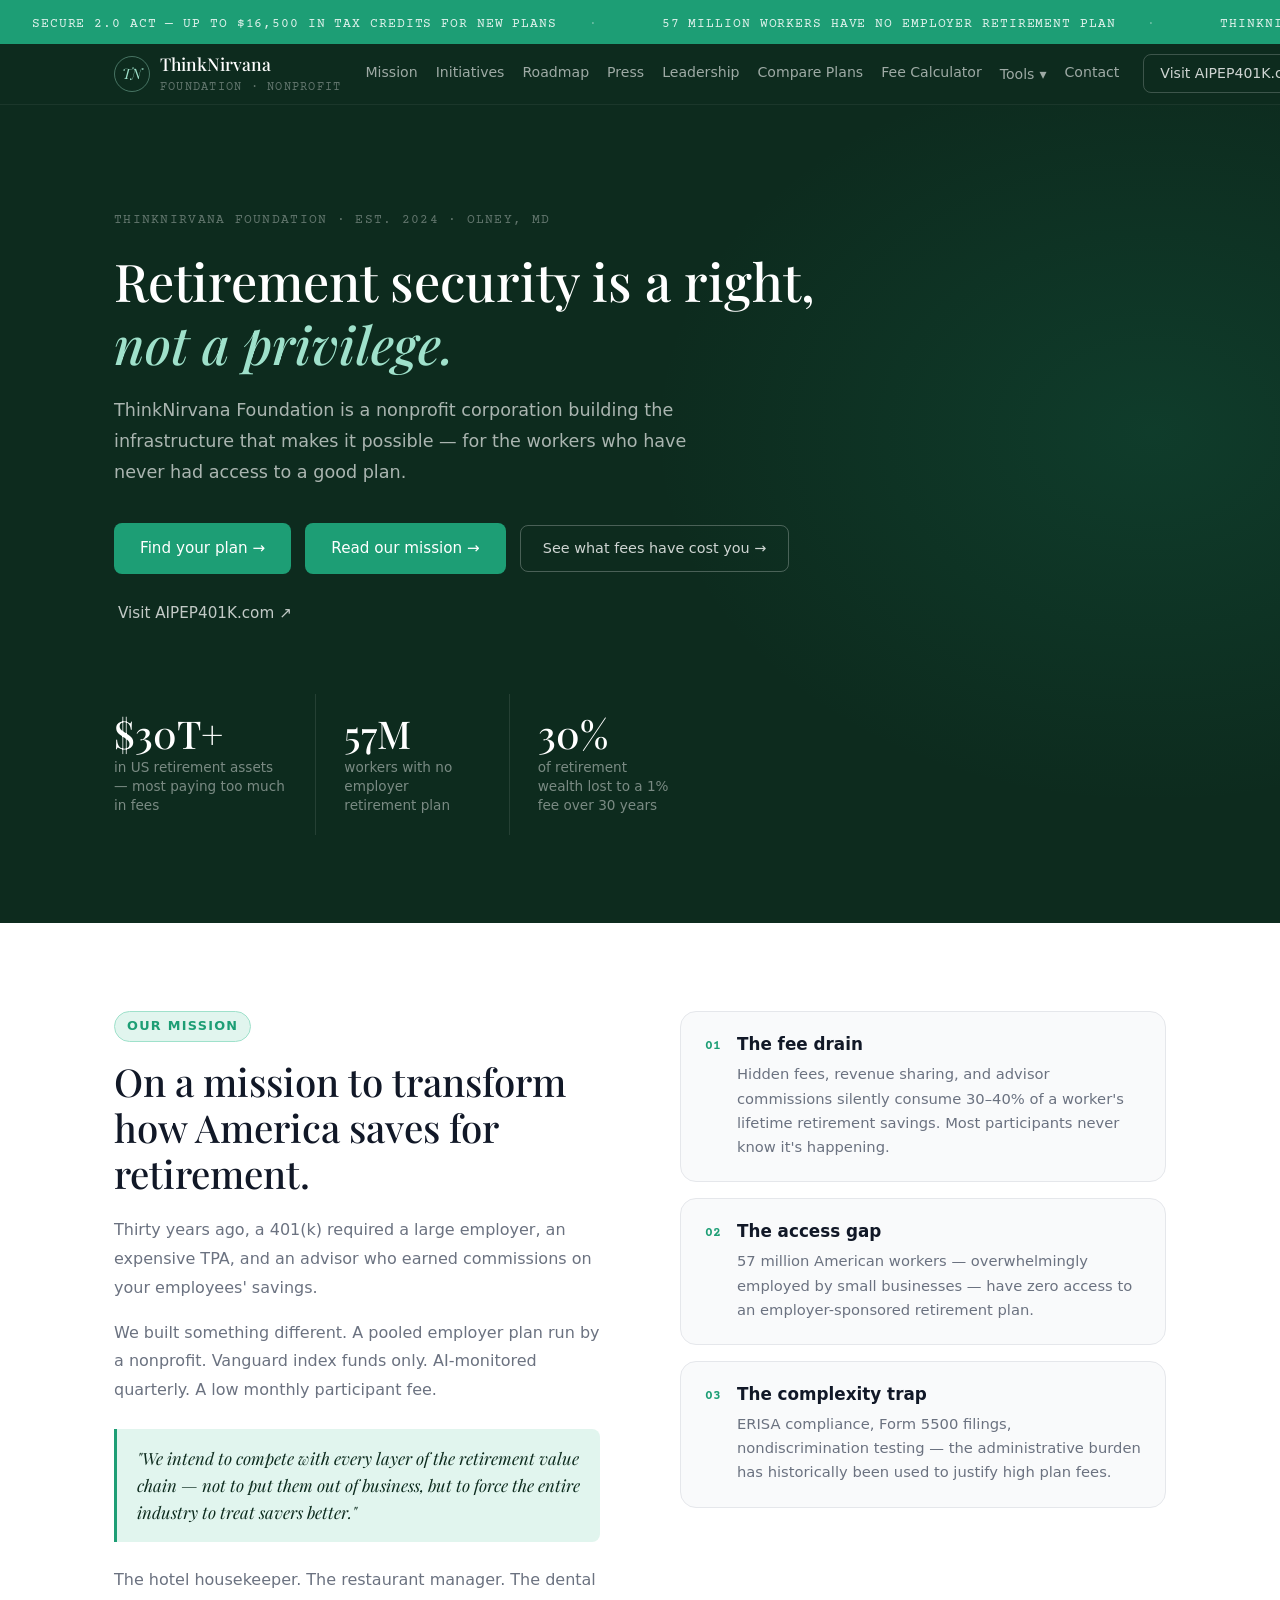
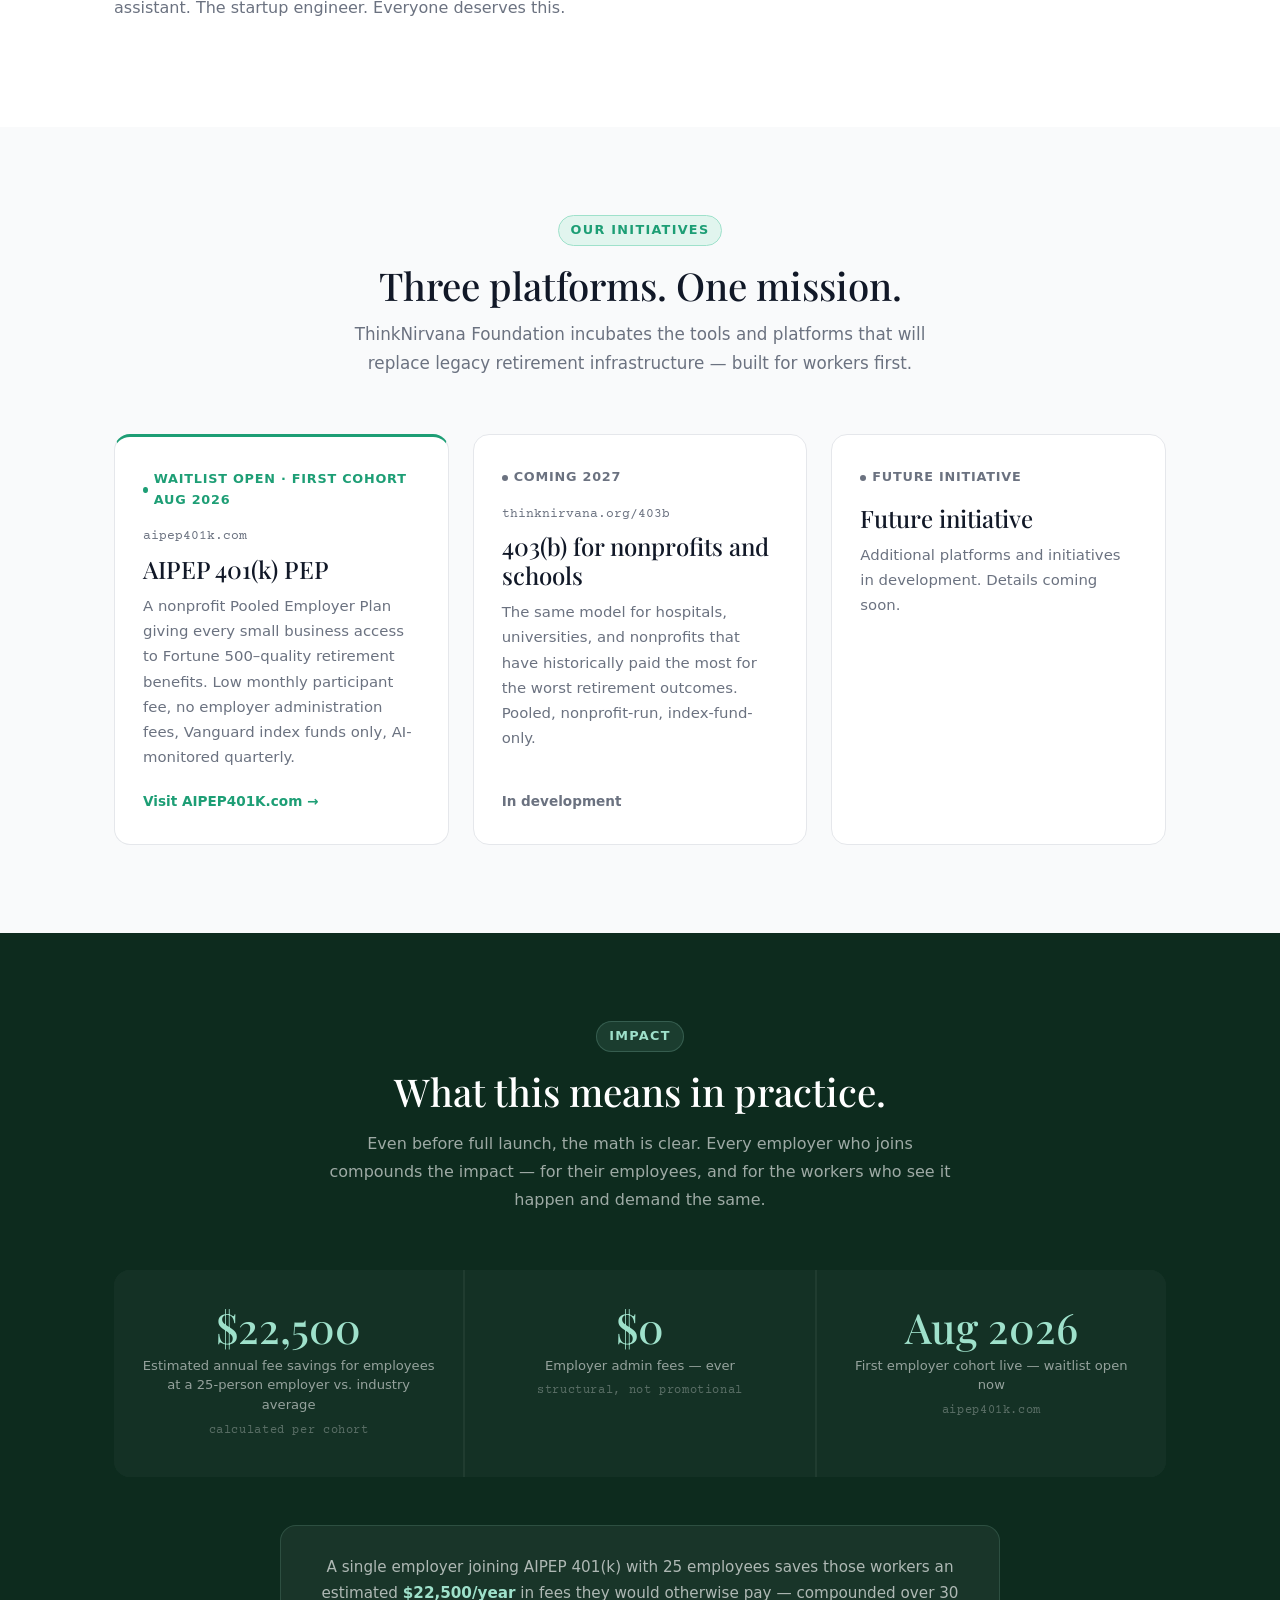
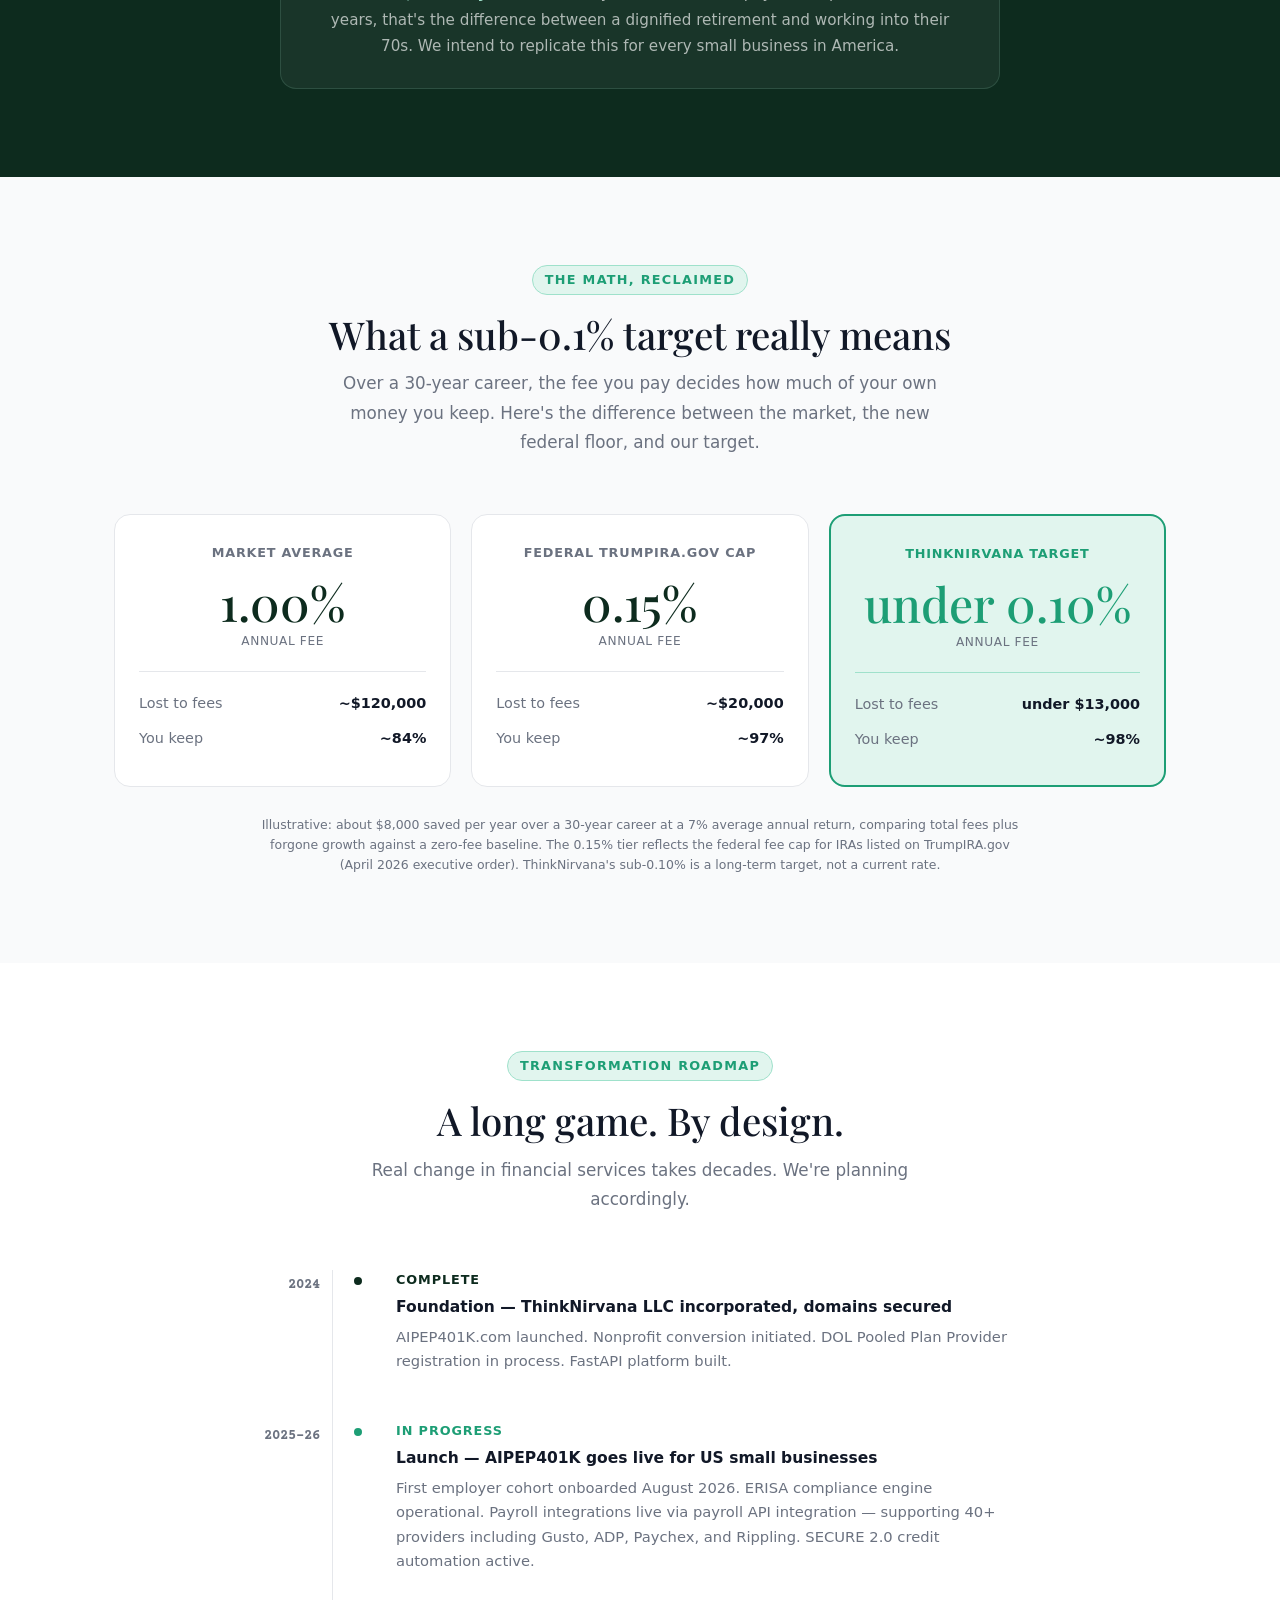
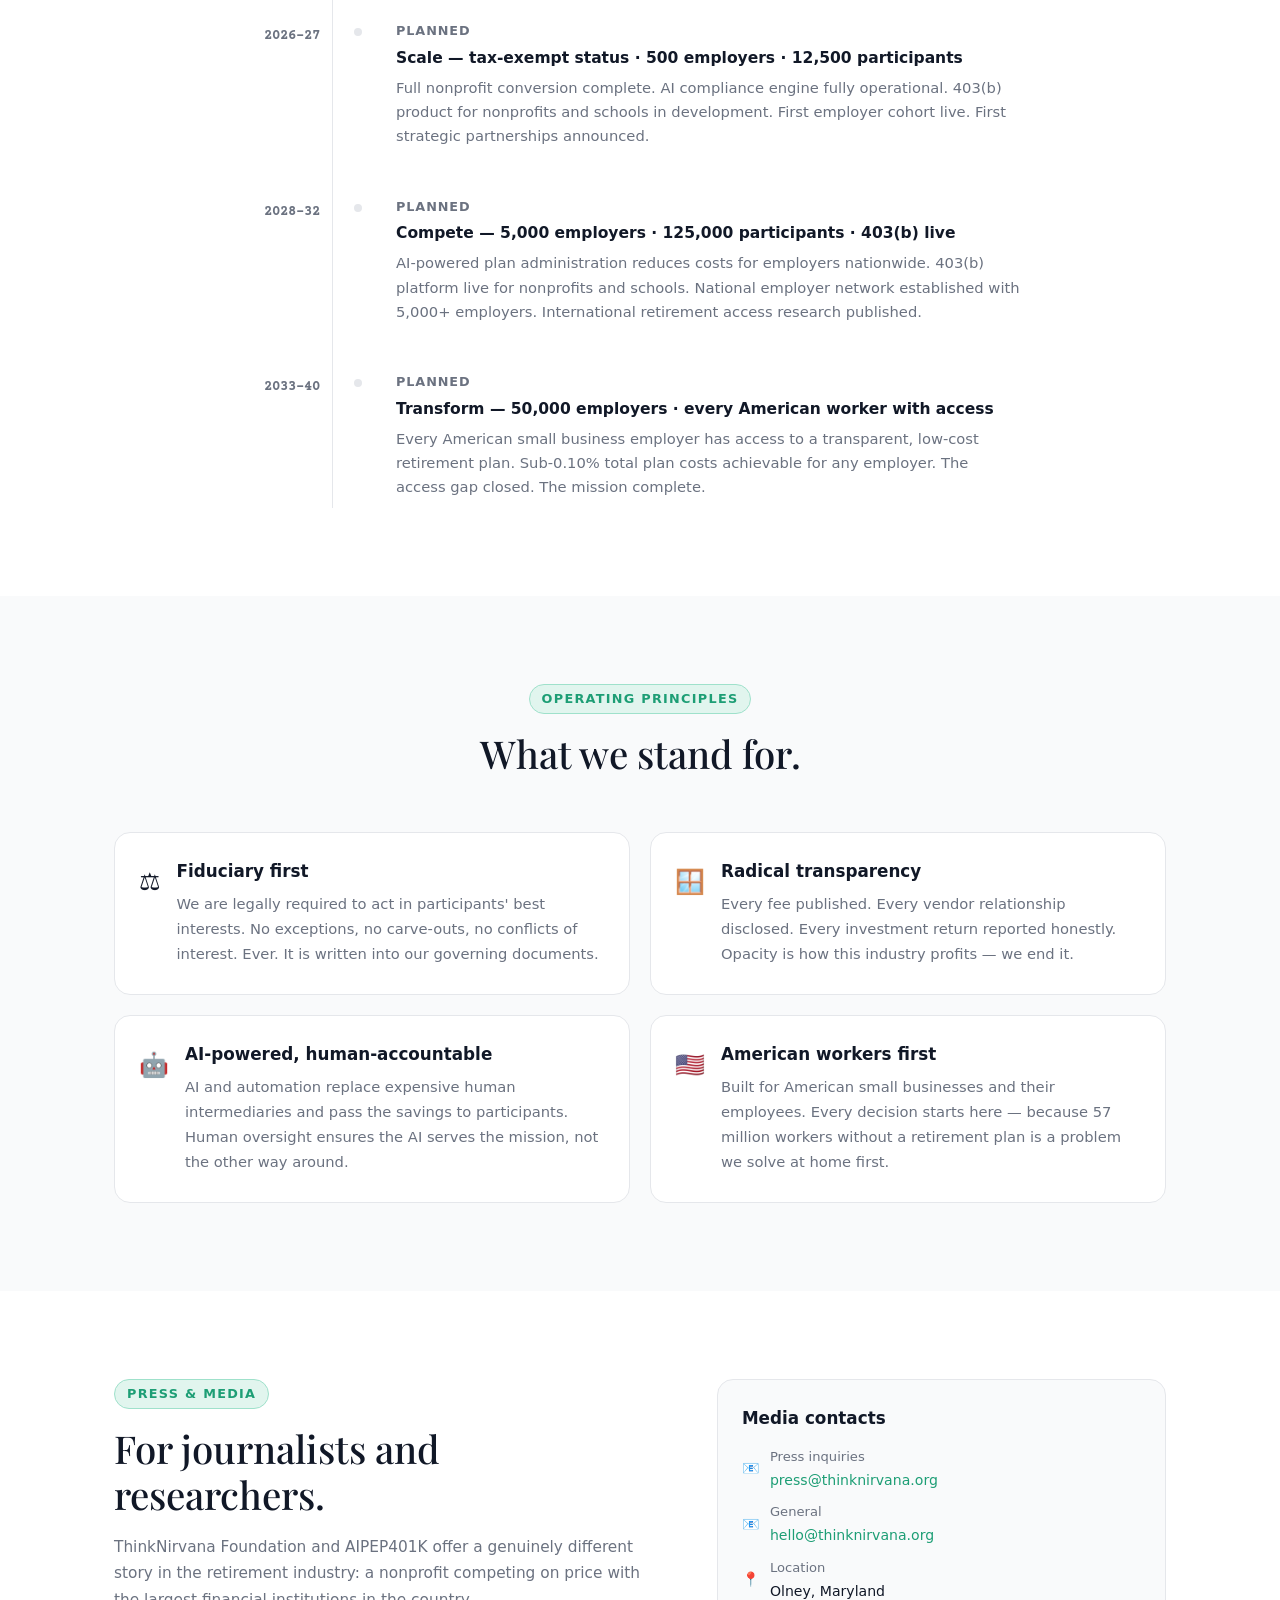
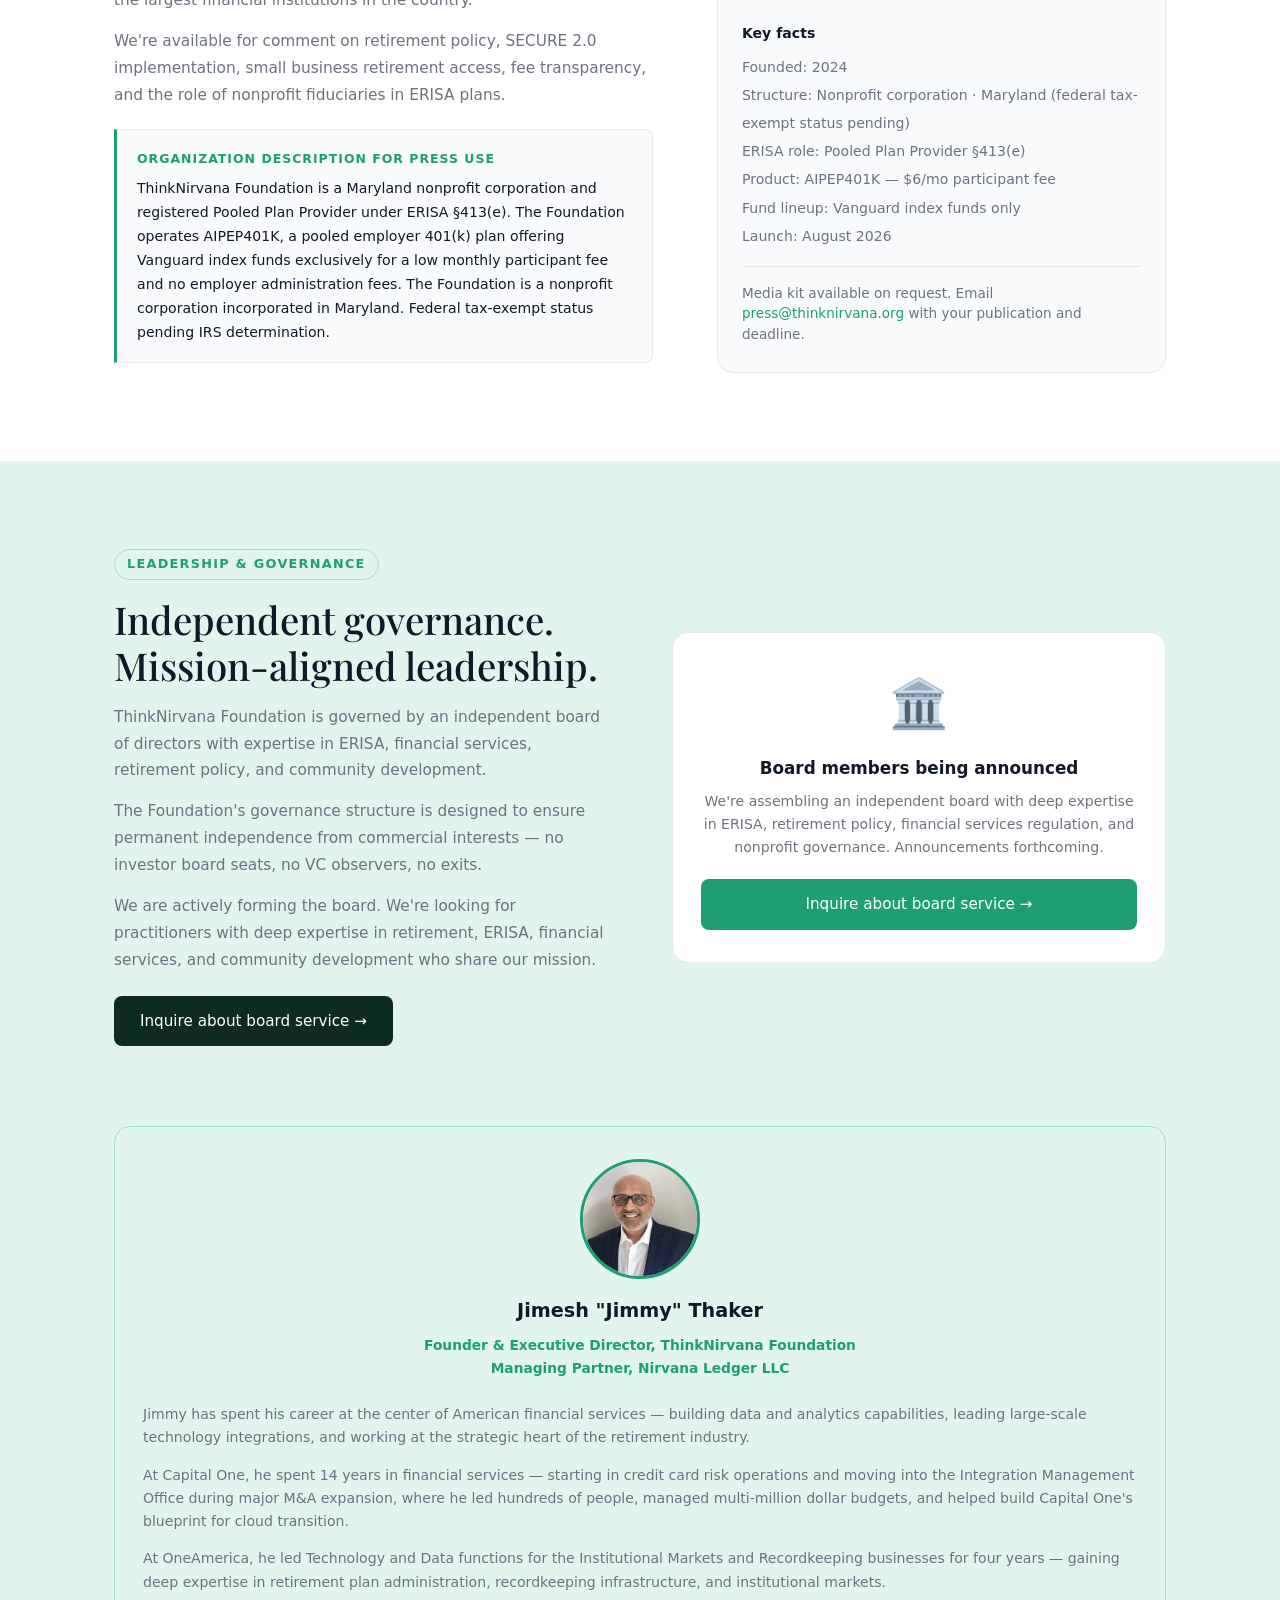
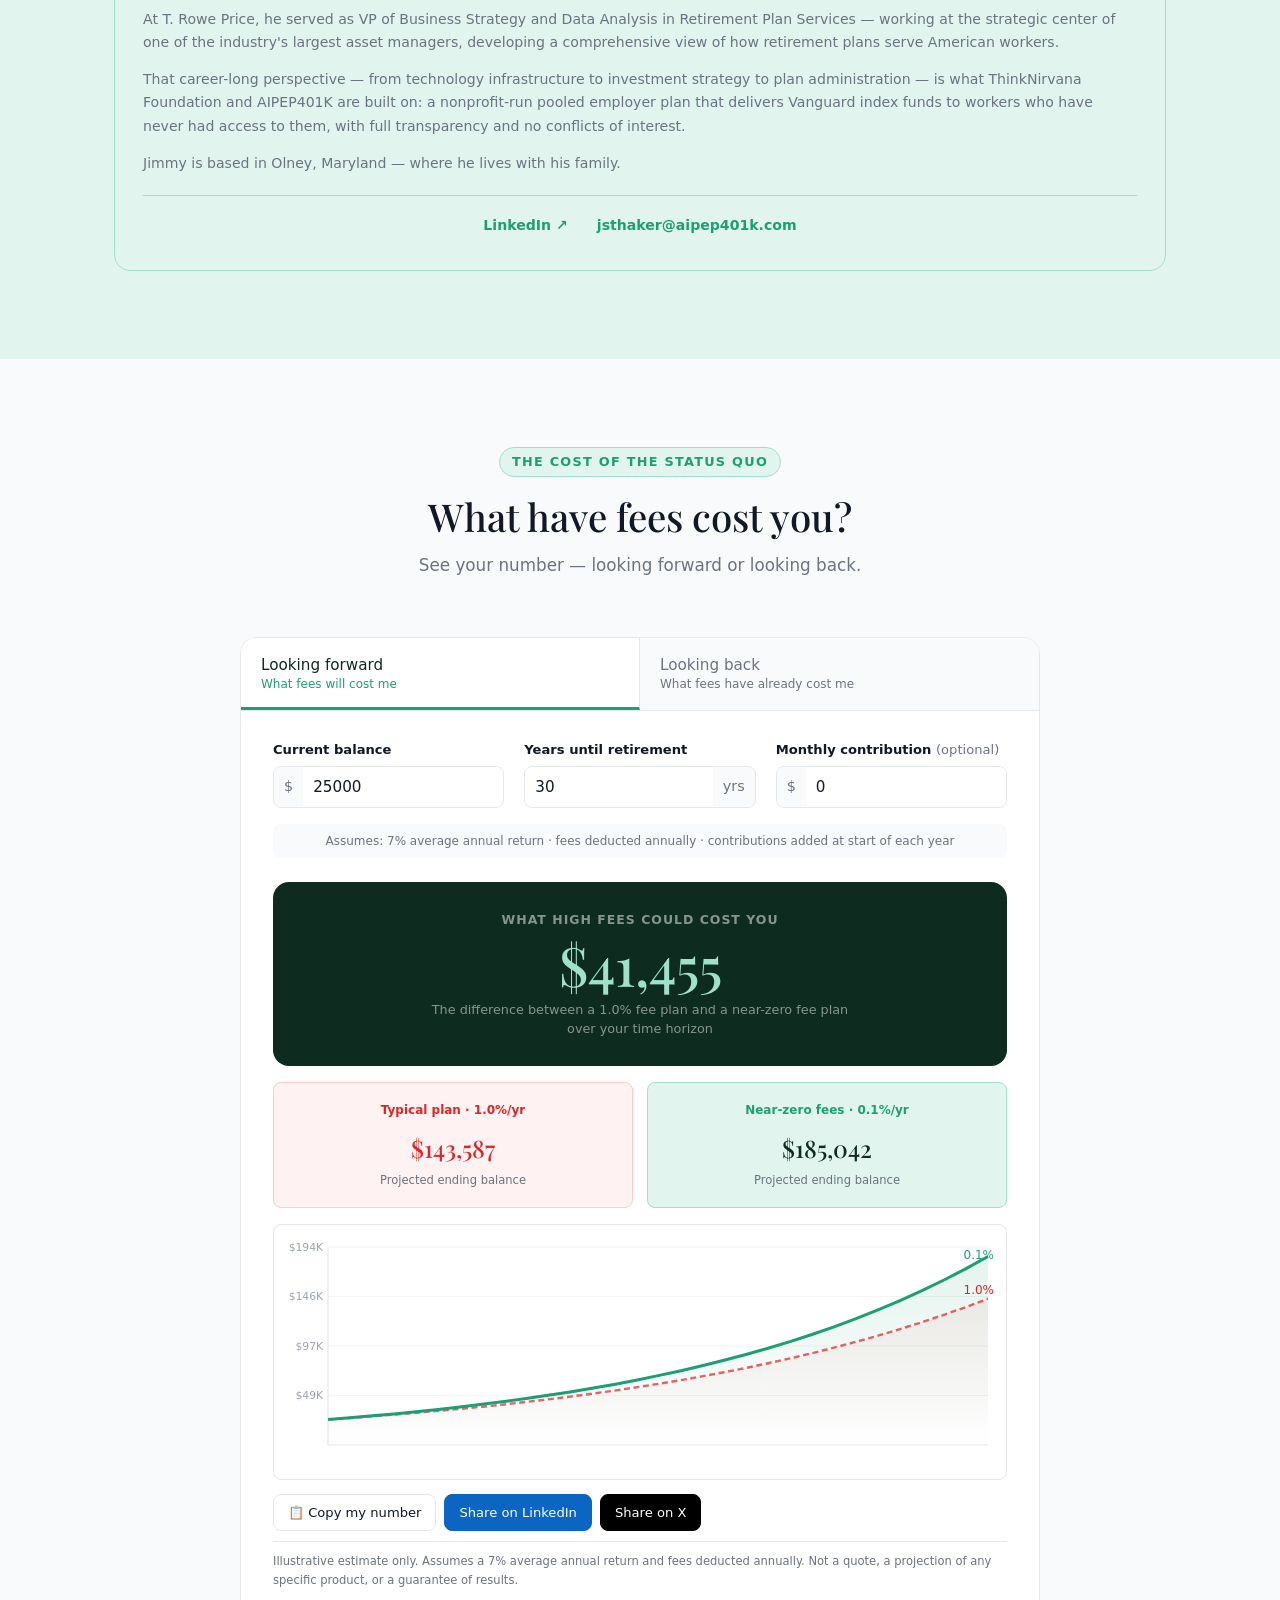
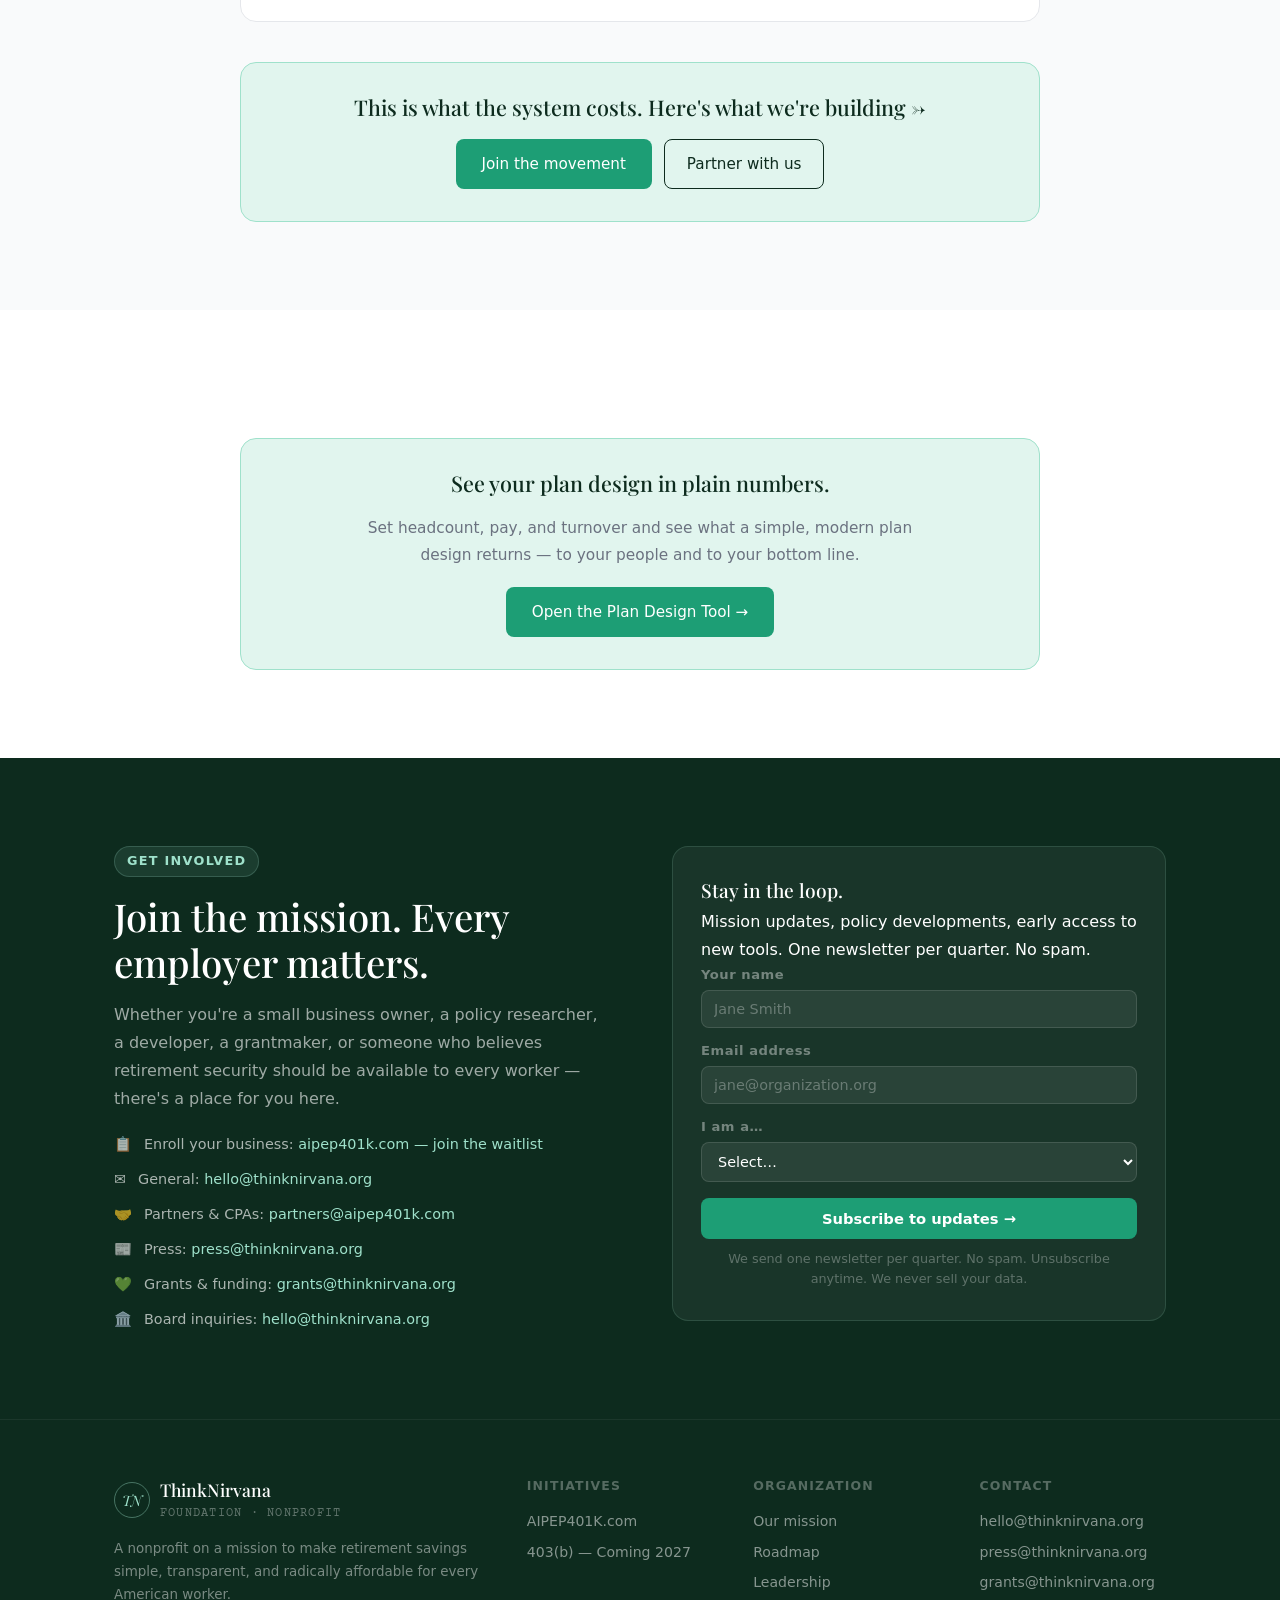
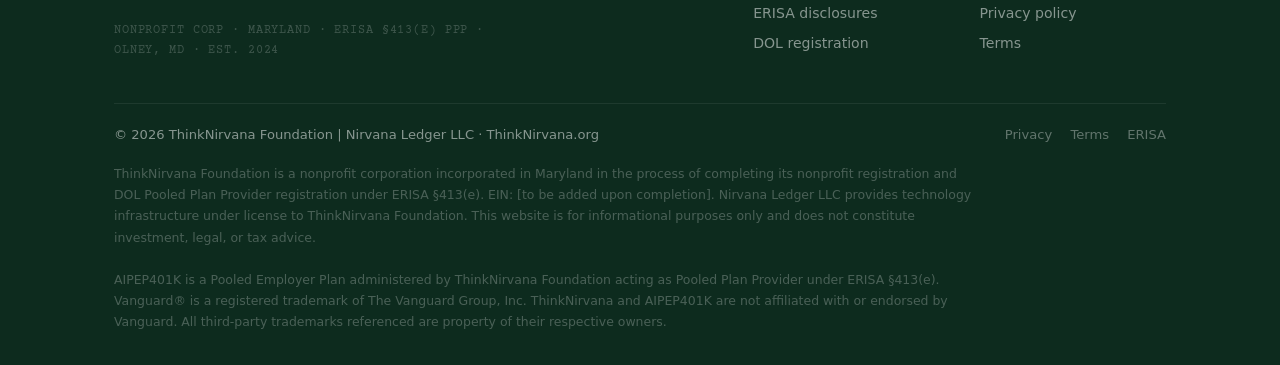
==== commit a977d916: "feat(storefront): redeploy Plan Design Tool + Visualizer (dark theme) + Tools dropdown Mirror of mai" ====
--- a/index.html
+++ b/index.html
@@ -61,7 +61,7 @@
       --red:          #9b2915;
       --white:        #FFFFFF;
       --text:         #111827;
-      --muted:        #5C6470;
+      --muted:        #6B7280;
       --border:       #E5E7EB;
       --bg:           #F9FAFB;
       --r:            8px;
@@ -107,7 +107,7 @@
       font-weight: 600;
       letter-spacing: .1em;
       text-transform: uppercase;
-      color: #1A8A65;
+      color: var(--forest-mid);
       background: var(--forest-pale);
       border: 1px solid var(--forest-light);
       border-radius: 999px;
@@ -589,15 +589,17 @@
 <!-- ── TICKER ── -->
 <div class="ticker-wrap" aria-hidden="true">
   <div class="ticker-inner">
+    <span class="ticker-item">SECURE 2.0 Act — up to $16,500 in tax credits for new plans</span>
     <span class="ticker-item">57 million workers have no employer retirement plan</span>
     <span class="ticker-item">ThinkNirvana Foundation — nonprofit pooled plan provider</span>
     <span class="ticker-item">1% fee over 30 years costs workers 30% of their retirement</span>
-    <span class="ticker-item">AIPEP401K.com — nonprofit pooled employer plan, launching August 2026</span>
+    <span class="ticker-item">AIPEP401K.com — $6/mo per participant, $0 employer fees</span>
     <span class="ticker-item">ERISA §413(e) registered pooled plan provider</span>
+    <span class="ticker-item">SECURE 2.0 Act — up to $16,500 in tax credits for new plans</span>
     <span class="ticker-item">57 million workers have no employer retirement plan</span>
     <span class="ticker-item">ThinkNirvana Foundation — nonprofit pooled plan provider</span>
     <span class="ticker-item">1% fee over 30 years costs workers 30% of their retirement</span>
-    <span class="ticker-item">AIPEP401K.com — nonprofit pooled employer plan, launching August 2026</span>
+    <span class="ticker-item">AIPEP401K.com — $6/mo per participant, $0 employer fees</span>
     <span class="ticker-item">ERISA §413(e) registered pooled plan provider</span>
   </div>
 </div>
@@ -749,12 +751,12 @@
       <p>Even before full launch, the math is clear. Every employer who joins compounds the impact — for their employees, and for the workers who see it happen and demand the same.</p>
       <div class="impact-grid">
         <div class="impact-metric">
-          <div class="impact-val">significant annual savings</div>
+          <div class="impact-val">$22,500</div>
           <div class="impact-label">Estimated annual fee savings for employees at a 25-person employer vs. industry average</div>
           <div class="impact-launch">calculated per cohort</div>
         </div>
         <div class="impact-metric">
-          <div class="impact-val">None</div>
+          <div class="impact-val">$0</div>
           <div class="impact-label">Employer admin fees — ever</div>
           <div class="impact-launch">structural, not promotional</div>
         </div>
@@ -765,7 +767,7 @@
         </div>
       </div>
       <div class="impact-callout">
-        A single employer joining AIPEP 401(k) saves their employees significant annual fees — compounded over decades, that's the difference between a dignified retirement and working into their 70s.
+        A single employer joining AIPEP 401(k) with 25 employees saves those workers an estimated <strong>$22,500/year</strong> in fees they would otherwise pay — compounded over 30 years, that's the difference between a dignified retirement and working into their 70s. We intend to replicate this for every small business in America.
       </div>
     </div>
   </div>
@@ -955,7 +957,7 @@
             Founded: 2024<br>
             Structure: Nonprofit corporation · Maryland (federal tax-exempt status pending)<br>
             ERISA role: Pooled Plan Provider §413(e)<br>
-            Product: AIPEP401K — low monthly participant fee<br>
+            Product: AIPEP401K — $6/mo participant fee<br>
             Fund lineup: Vanguard index funds only<br>
             Launch: August 2026
           </div>
@@ -1643,21 +1645,6 @@
   </div>
 </section>
 
-<!-- ── SUPPORT THE MISSION ── -->
-<section class="section" id="support" aria-labelledby="support-headline" style="background:var(--forest-pale)">
-  <div class="container">
-    <div style="max-width:720px;margin:0 auto;text-align:center">
-      <span class="eyebrow">Support the mission</span>
-      <h2 id="support-headline">Help us close the retirement gap.</h2>
-      <p style="color:var(--muted);font-size:1rem;line-height:1.8;margin-top:16px">ThinkNirvana Foundation is completing its nonprofit corporation registration in June 2026. We will begin formally accepting donations and grant funding in August 2026.</p>
-      <p style="color:var(--muted);font-size:1rem;line-height:1.8;margin-top:16px">If you're a foundation, impact investor, or mission-aligned donor interested in supporting affordable retirement infrastructure for American workers — we'd love to hear from you now.</p>
-      <p style="color:var(--muted);font-size:1rem;line-height:1.8;margin-top:16px">We are pursuing grants in the areas of financial health, small business development, and retirement security access. Grant inquiries are welcome immediately.</p>
-      <a href="mailto:jsthaker@aipep401k.com?subject=ThinkNirvana+Grant+Inquiry" class="btn-primary" style="margin-top:28px">Get in touch →</a>
-      <p style="color:var(--muted);font-size:.82rem;line-height:1.6;margin-top:20px">ThinkNirvana Foundation is incorporated as a nonprofit corporation in Maryland. Federal tax-exempt status pending IRS determination. EIN available upon request.</p>
-    </div>
-  </div>
-</section>
-
 <!-- ── FOOTER ── -->
 <footer>
   <div class="container">
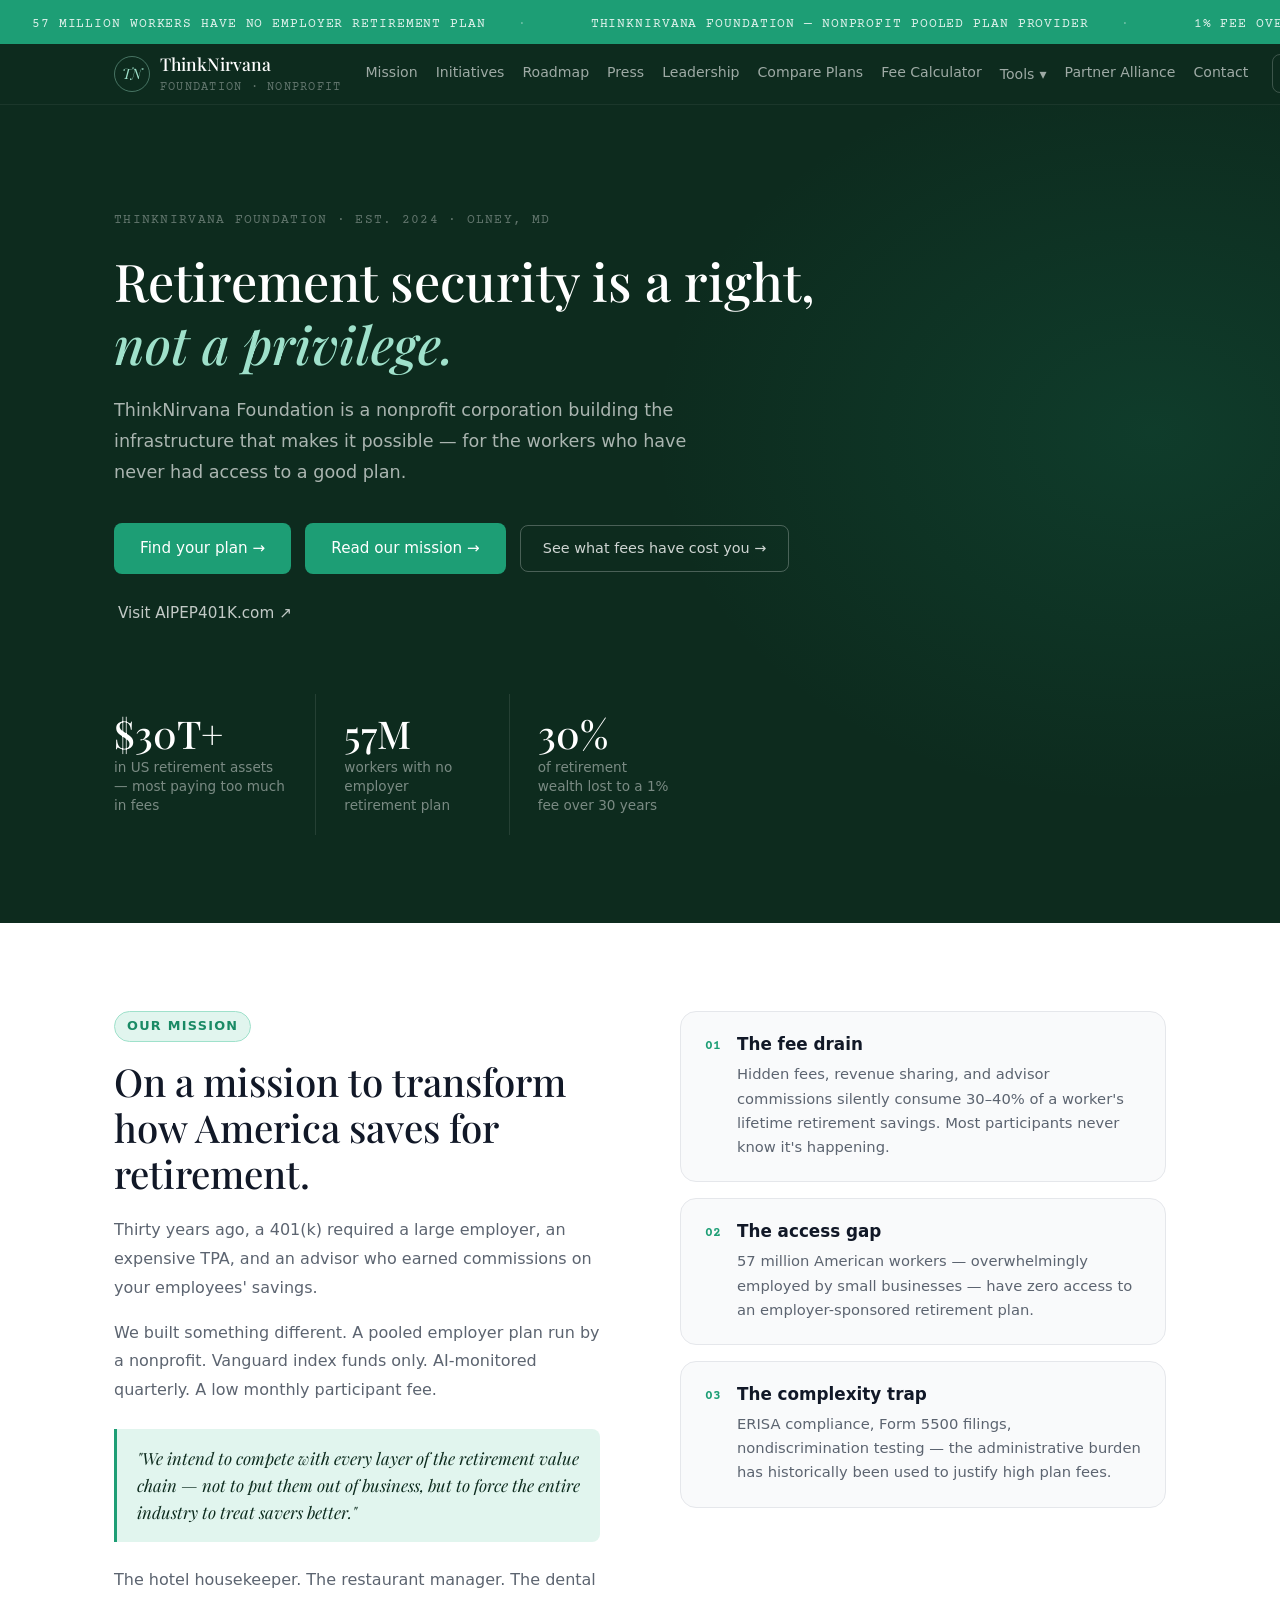
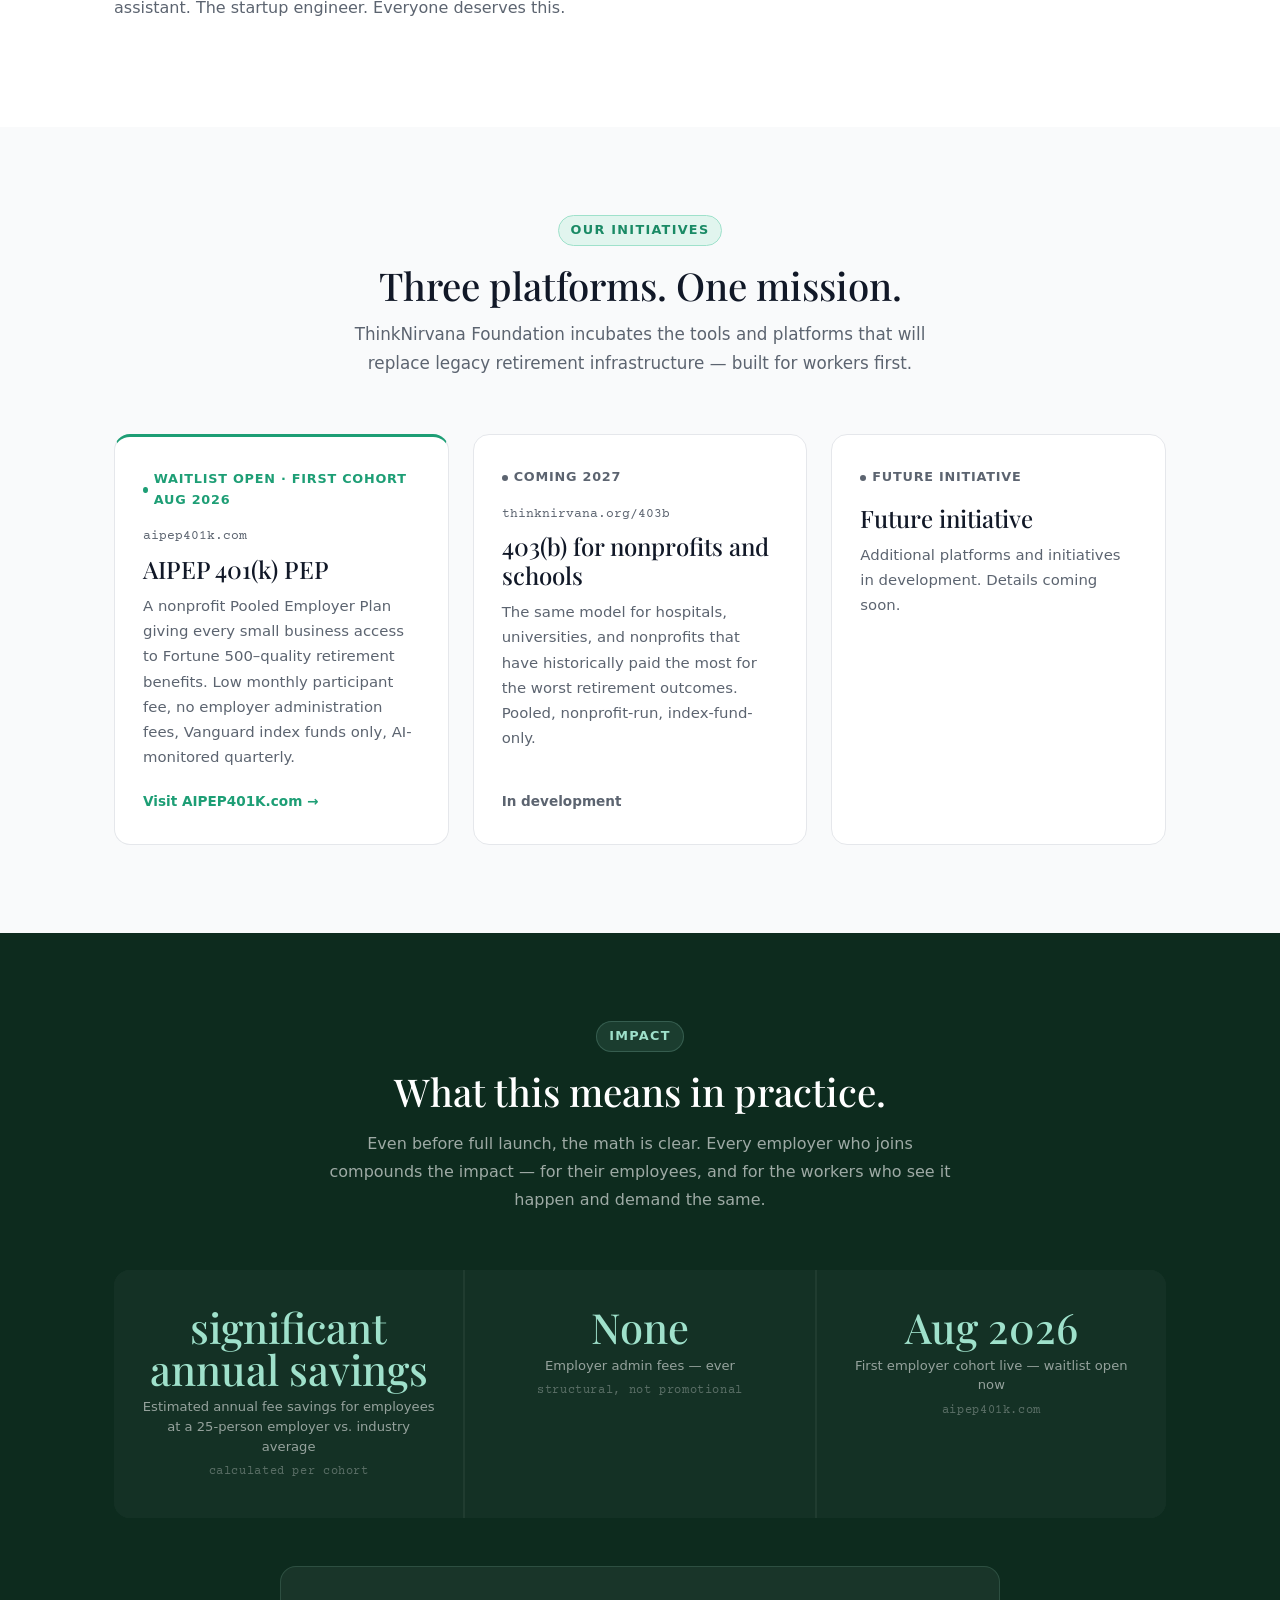
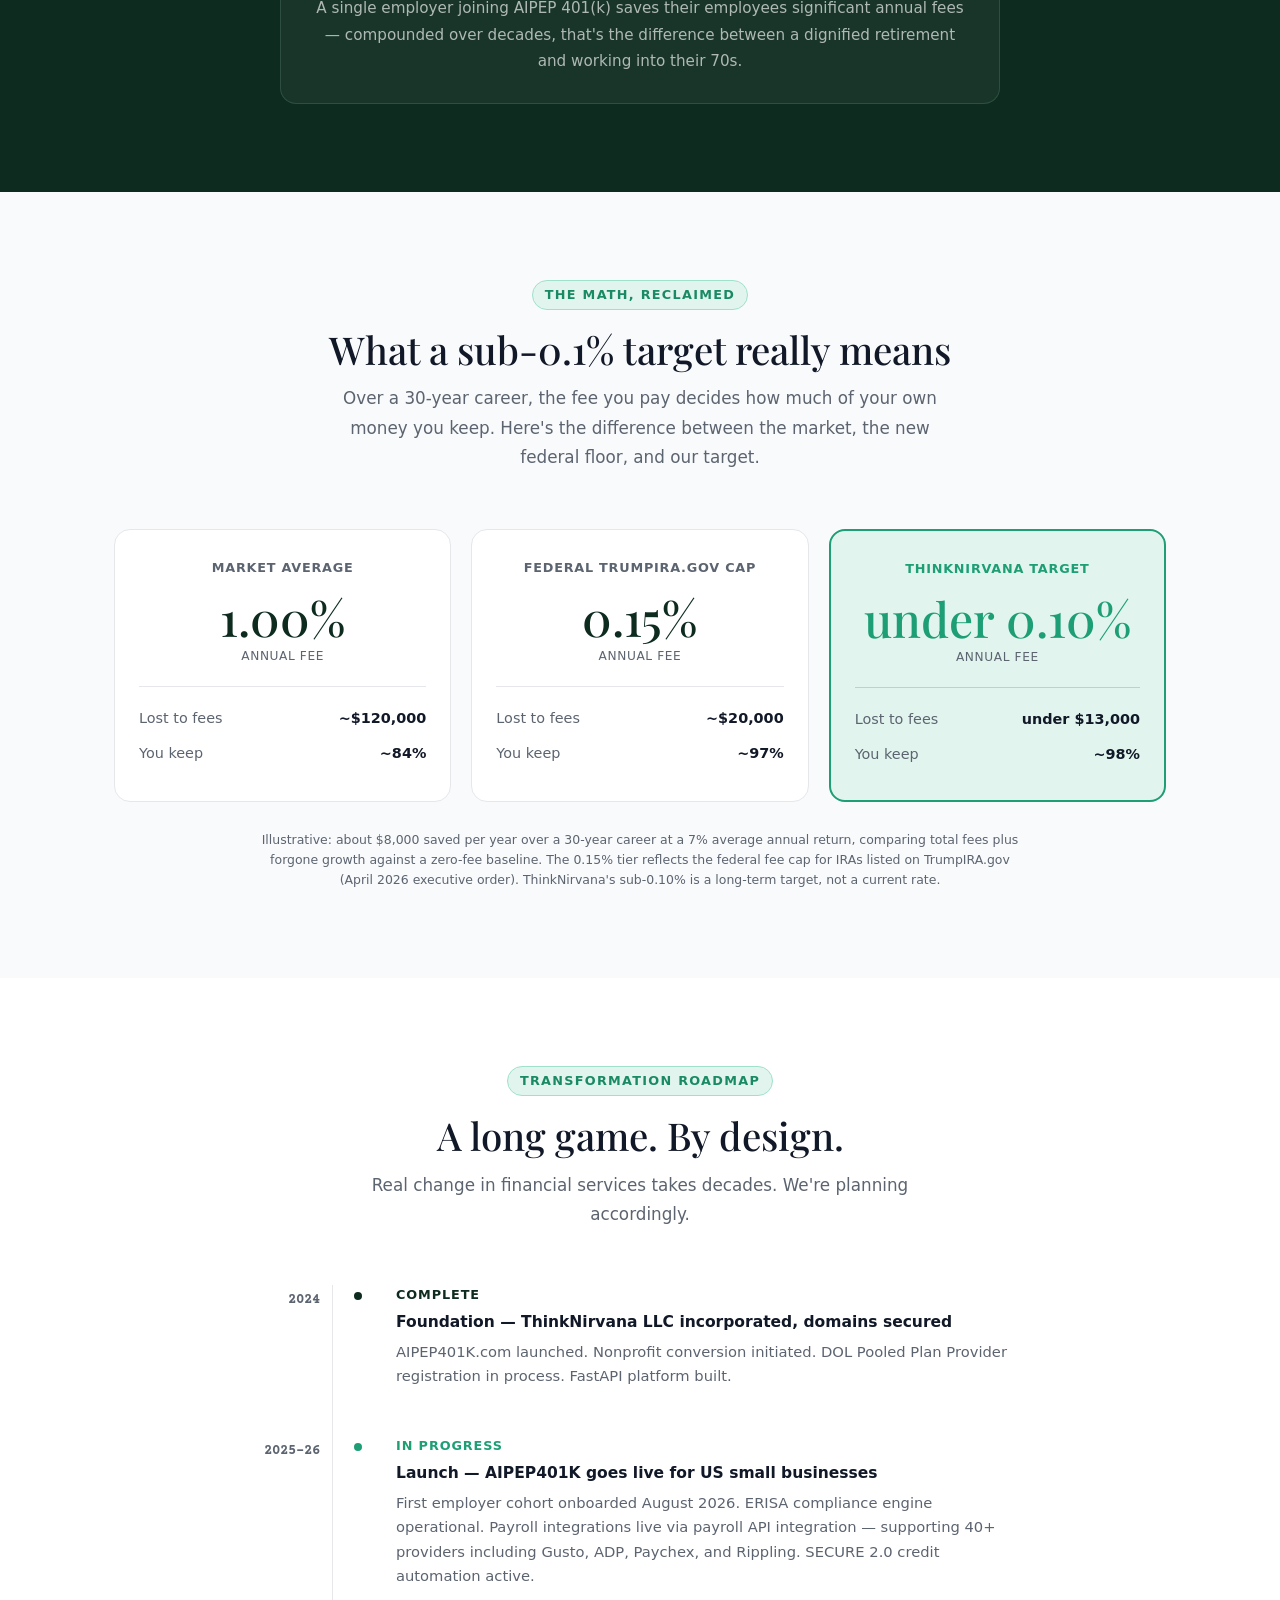
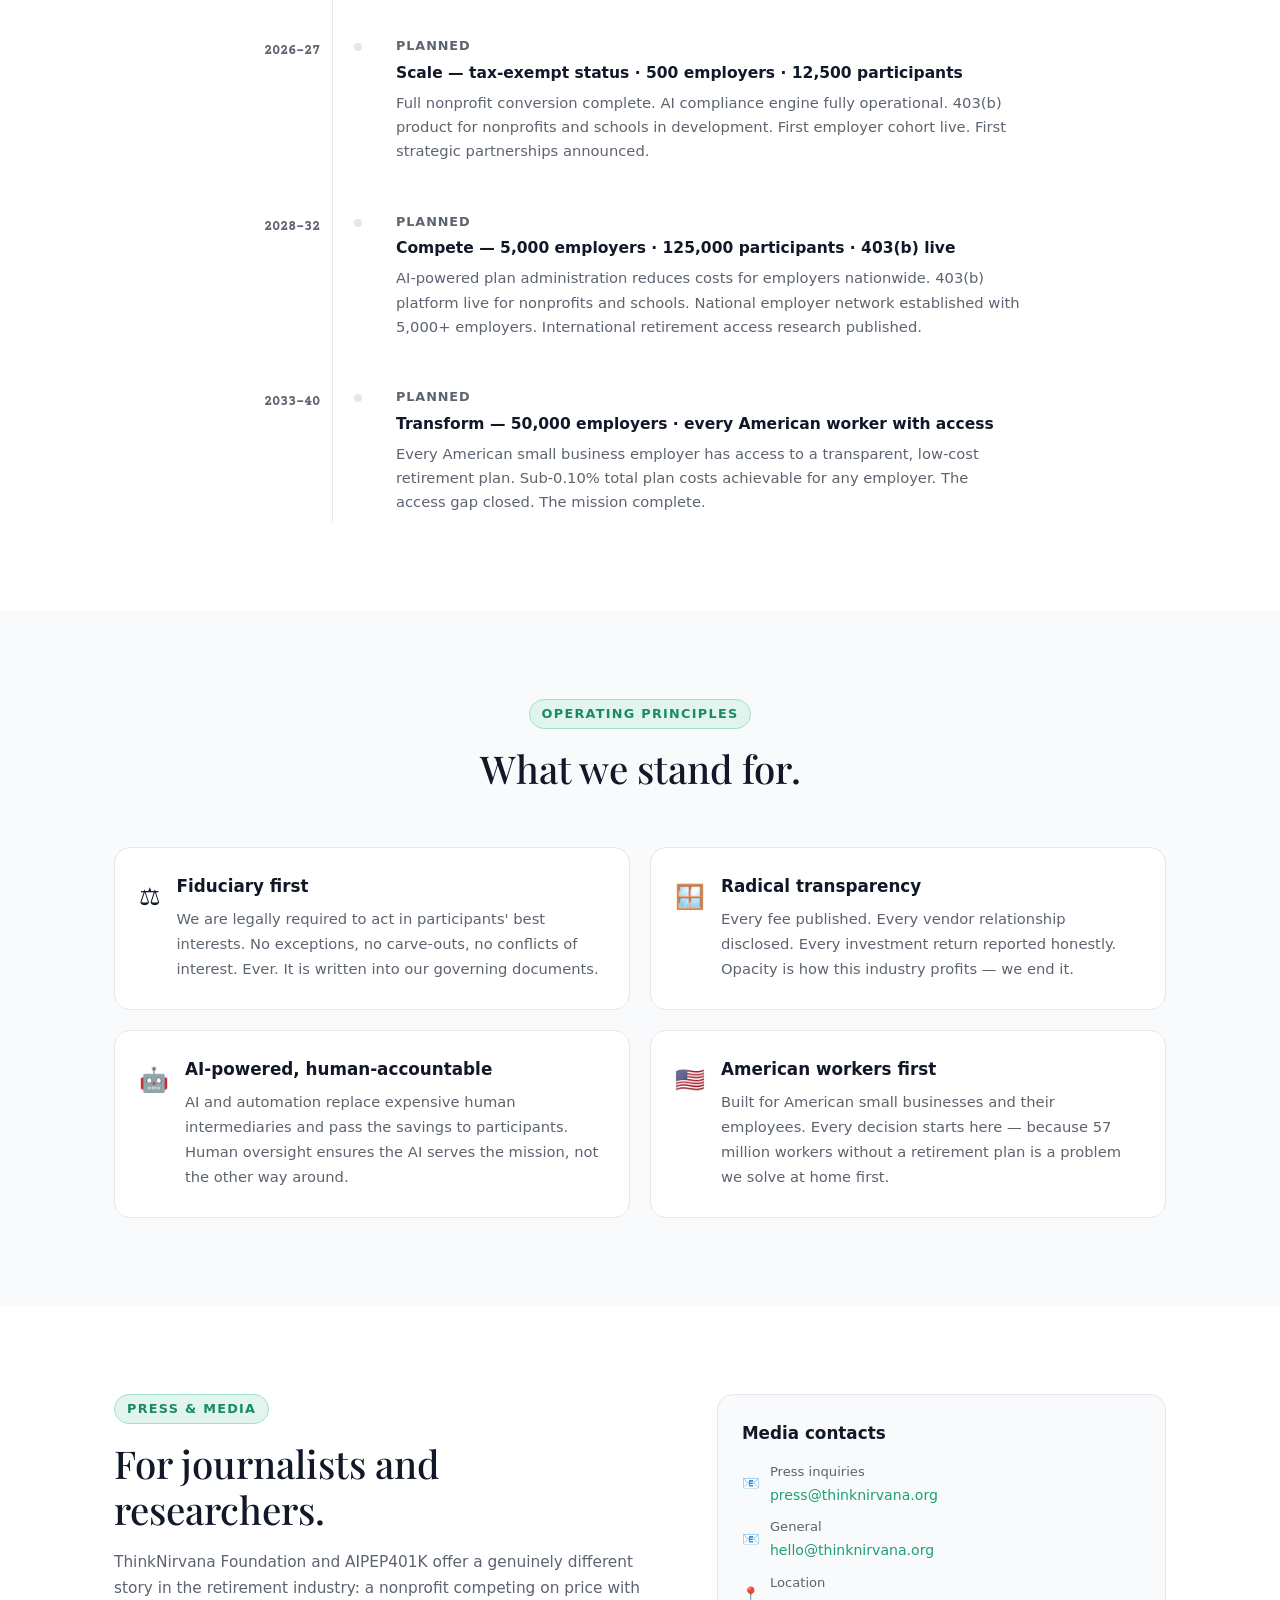
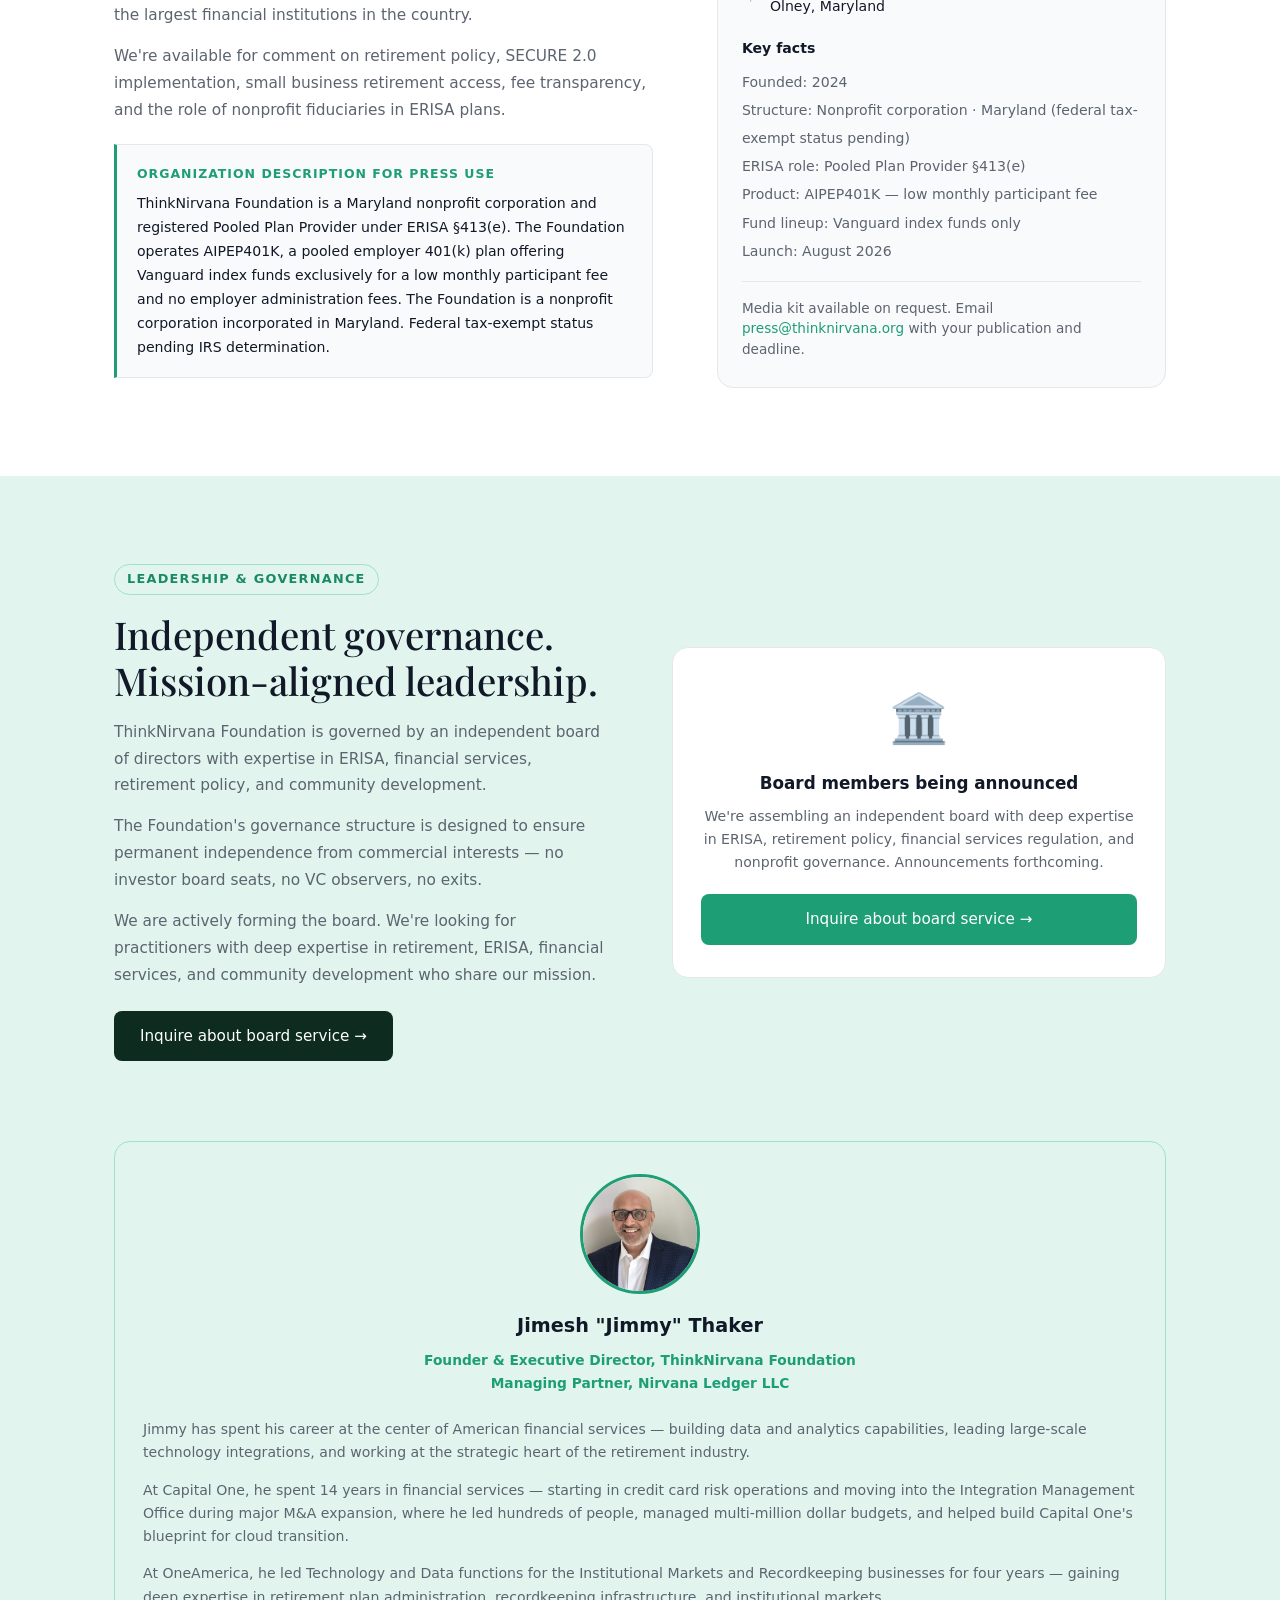
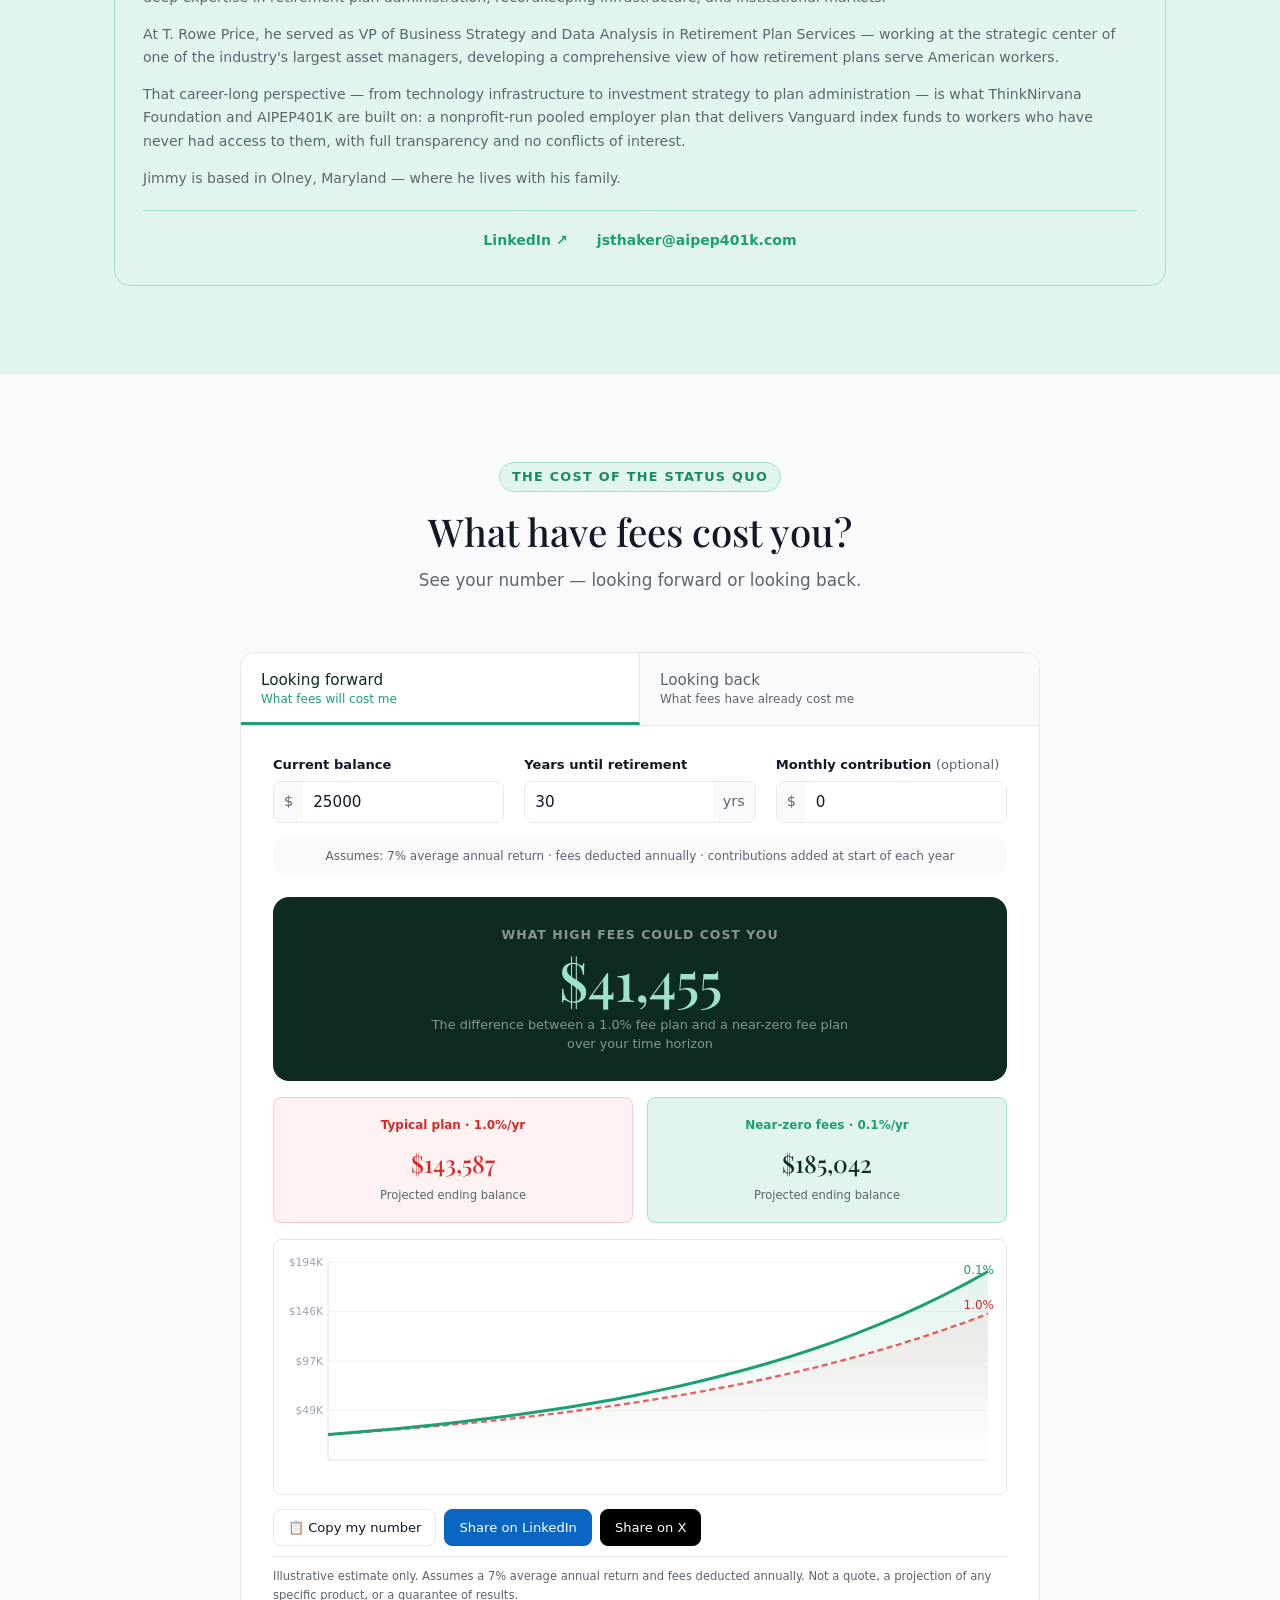
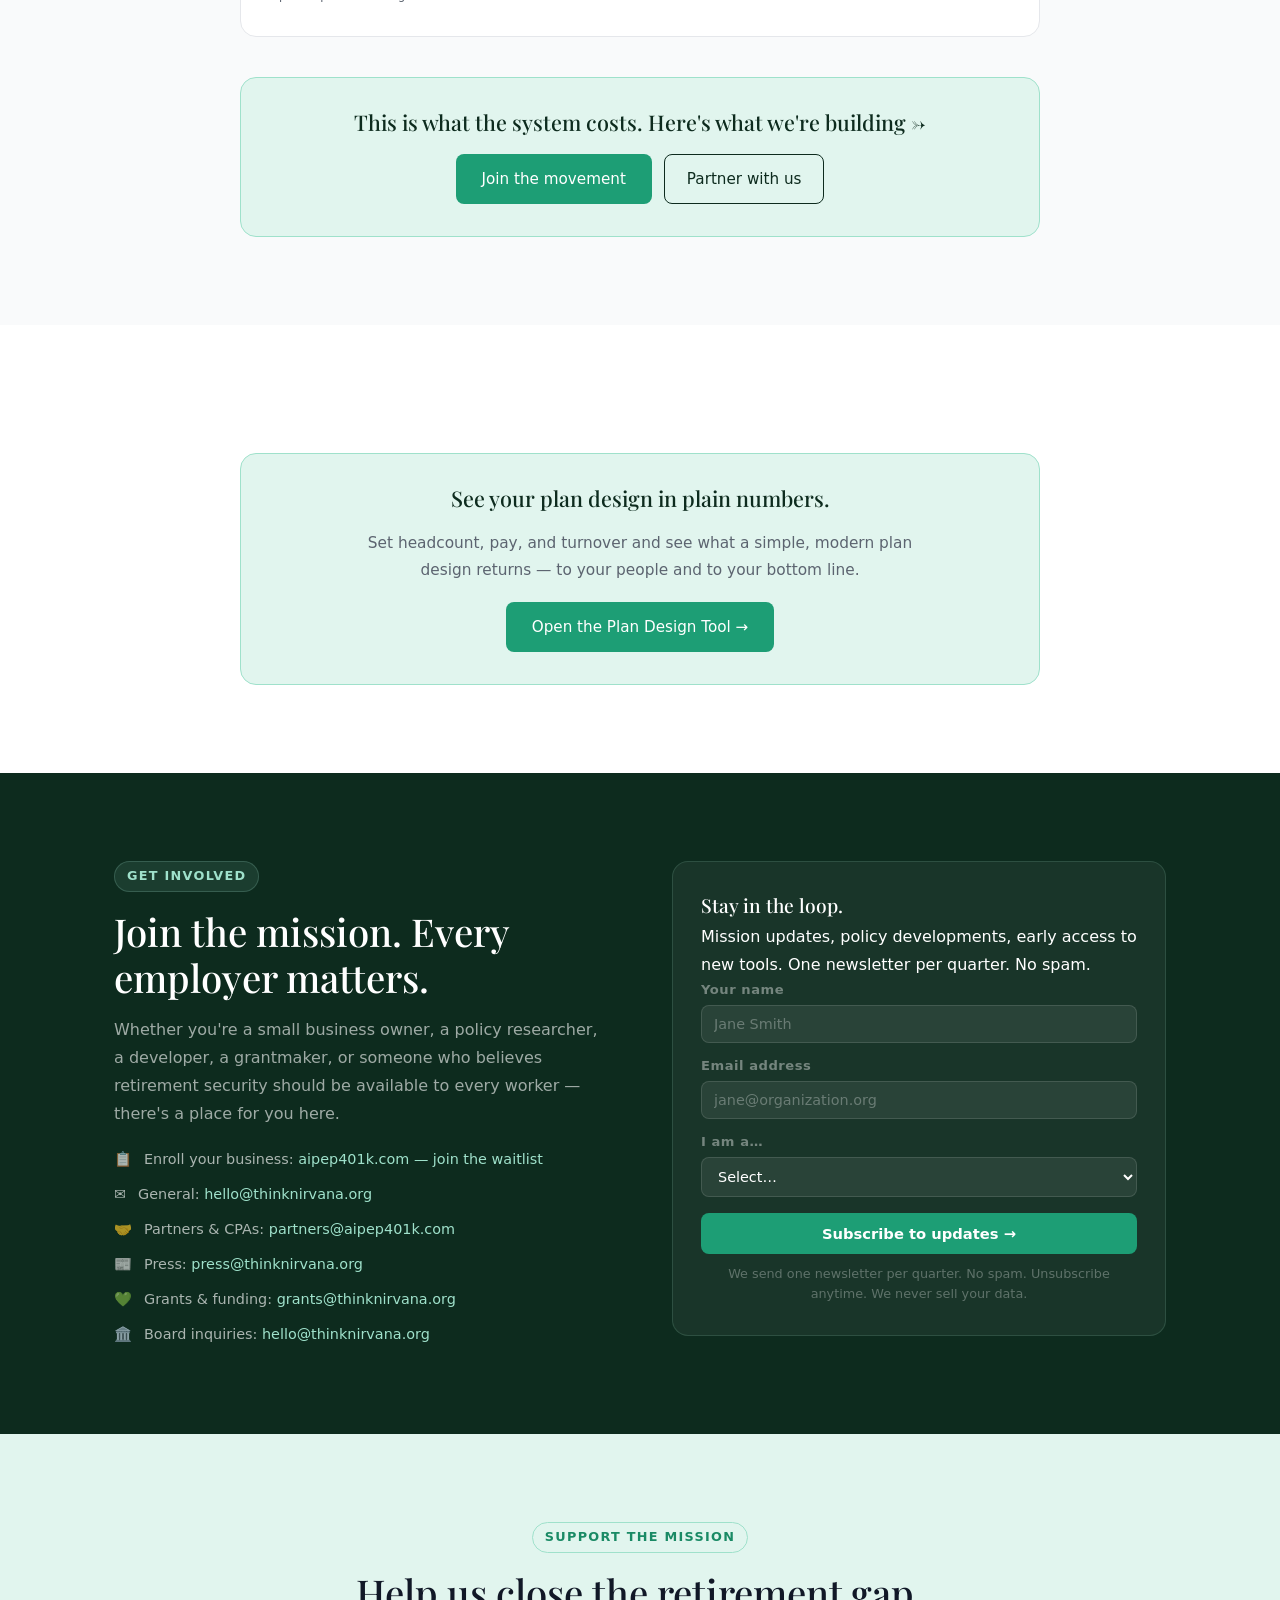
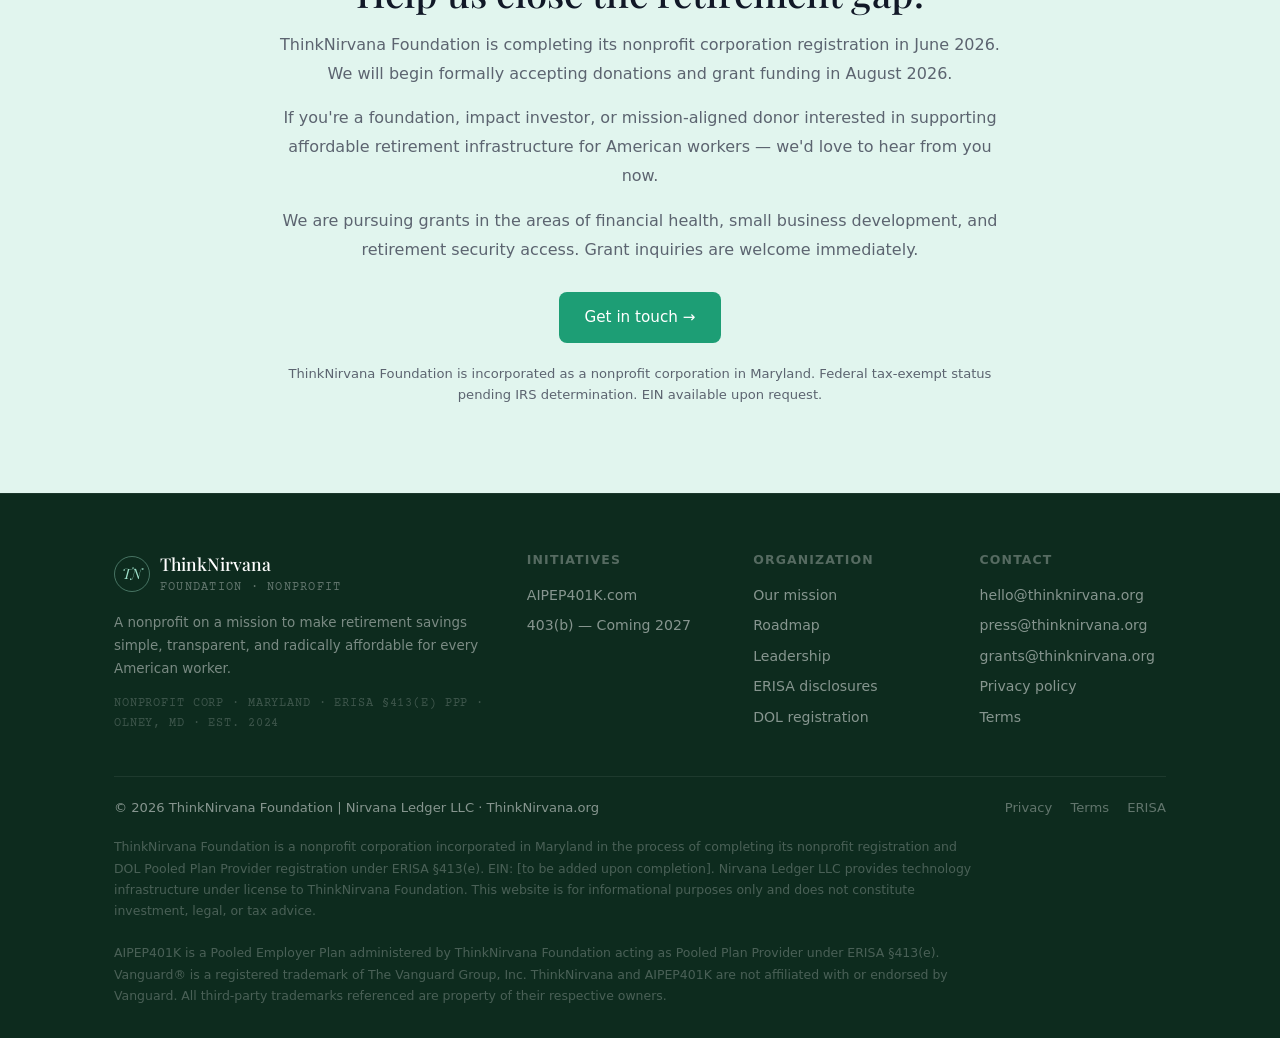
==== commit 310059c2: "Add Nirvana Partner Alliance + PEP Playbook - New self-contained dark-forest section at /partners/ (" ====
--- a/index.html
+++ b/index.html
@@ -61,7 +61,7 @@
       --red:          #9b2915;
       --white:        #FFFFFF;
       --text:         #111827;
-      --muted:        #6B7280;
+      --muted:        #5C6470;
       --border:       #E5E7EB;
       --bg:           #F9FAFB;
       --r:            8px;
@@ -107,7 +107,7 @@
       font-weight: 600;
       letter-spacing: .1em;
       text-transform: uppercase;
-      color: var(--forest-mid);
+      color: #1A8A65;
       background: var(--forest-pale);
       border: 1px solid var(--forest-light);
       border-radius: 999px;
@@ -589,17 +589,15 @@
 <!-- ── TICKER ── -->
 <div class="ticker-wrap" aria-hidden="true">
   <div class="ticker-inner">
-    <span class="ticker-item">SECURE 2.0 Act — up to $16,500 in tax credits for new plans</span>
     <span class="ticker-item">57 million workers have no employer retirement plan</span>
     <span class="ticker-item">ThinkNirvana Foundation — nonprofit pooled plan provider</span>
     <span class="ticker-item">1% fee over 30 years costs workers 30% of their retirement</span>
-    <span class="ticker-item">AIPEP401K.com — $6/mo per participant, $0 employer fees</span>
+    <span class="ticker-item">AIPEP401K.com — nonprofit pooled employer plan, launching August 2026</span>
     <span class="ticker-item">ERISA §413(e) registered pooled plan provider</span>
-    <span class="ticker-item">SECURE 2.0 Act — up to $16,500 in tax credits for new plans</span>
     <span class="ticker-item">57 million workers have no employer retirement plan</span>
     <span class="ticker-item">ThinkNirvana Foundation — nonprofit pooled plan provider</span>
     <span class="ticker-item">1% fee over 30 years costs workers 30% of their retirement</span>
-    <span class="ticker-item">AIPEP401K.com — $6/mo per participant, $0 employer fees</span>
+    <span class="ticker-item">AIPEP401K.com — nonprofit pooled employer plan, launching August 2026</span>
     <span class="ticker-item">ERISA §413(e) registered pooled plan provider</span>
   </div>
 </div>
@@ -629,6 +627,7 @@
           <a href="/tools/plan-design-visualizer/">Plan Design Visualizer</a>
         </div>
       </div>
+      <a href="/partners/">Partner Alliance</a>
       <a href="#contact">Contact</a>
     </div>
     <a href="https://aipep401k.com" class="nav-cta">Visit AIPEP401K.com →</a>
@@ -751,12 +750,12 @@
       <p>Even before full launch, the math is clear. Every employer who joins compounds the impact — for their employees, and for the workers who see it happen and demand the same.</p>
       <div class="impact-grid">
         <div class="impact-metric">
-          <div class="impact-val">$22,500</div>
+          <div class="impact-val">significant annual savings</div>
           <div class="impact-label">Estimated annual fee savings for employees at a 25-person employer vs. industry average</div>
           <div class="impact-launch">calculated per cohort</div>
         </div>
         <div class="impact-metric">
-          <div class="impact-val">$0</div>
+          <div class="impact-val">None</div>
           <div class="impact-label">Employer admin fees — ever</div>
           <div class="impact-launch">structural, not promotional</div>
         </div>
@@ -767,7 +766,7 @@
         </div>
       </div>
       <div class="impact-callout">
-        A single employer joining AIPEP 401(k) with 25 employees saves those workers an estimated <strong>$22,500/year</strong> in fees they would otherwise pay — compounded over 30 years, that's the difference between a dignified retirement and working into their 70s. We intend to replicate this for every small business in America.
+        A single employer joining AIPEP 401(k) saves their employees significant annual fees — compounded over decades, that's the difference between a dignified retirement and working into their 70s.
       </div>
     </div>
   </div>
@@ -957,7 +956,7 @@
             Founded: 2024<br>
             Structure: Nonprofit corporation · Maryland (federal tax-exempt status pending)<br>
             ERISA role: Pooled Plan Provider §413(e)<br>
-            Product: AIPEP401K — $6/mo participant fee<br>
+            Product: AIPEP401K — low monthly participant fee<br>
             Fund lineup: Vanguard index funds only<br>
             Launch: August 2026
           </div>
@@ -1645,6 +1644,21 @@
   </div>
 </section>
 
+<!-- ── SUPPORT THE MISSION ── -->
+<section class="section" id="support" aria-labelledby="support-headline" style="background:var(--forest-pale)">
+  <div class="container">
+    <div style="max-width:720px;margin:0 auto;text-align:center">
+      <span class="eyebrow">Support the mission</span>
+      <h2 id="support-headline">Help us close the retirement gap.</h2>
+      <p style="color:var(--muted);font-size:1rem;line-height:1.8;margin-top:16px">ThinkNirvana Foundation is completing its nonprofit corporation registration in June 2026. We will begin formally accepting donations and grant funding in August 2026.</p>
+      <p style="color:var(--muted);font-size:1rem;line-height:1.8;margin-top:16px">If you're a foundation, impact investor, or mission-aligned donor interested in supporting affordable retirement infrastructure for American workers — we'd love to hear from you now.</p>
+      <p style="color:var(--muted);font-size:1rem;line-height:1.8;margin-top:16px">We are pursuing grants in the areas of financial health, small business development, and retirement security access. Grant inquiries are welcome immediately.</p>
+      <a href="mailto:jsthaker@aipep401k.com?subject=ThinkNirvana+Grant+Inquiry" class="btn-primary" style="margin-top:28px">Get in touch →</a>
+      <p style="color:var(--muted);font-size:.82rem;line-height:1.6;margin-top:20px">ThinkNirvana Foundation is incorporated as a nonprofit corporation in Maryland. Federal tax-exempt status pending IRS determination. EIN available upon request.</p>
+    </div>
+  </div>
+</section>
+
 <!-- ── FOOTER ── -->
 <footer>
   <div class="container">
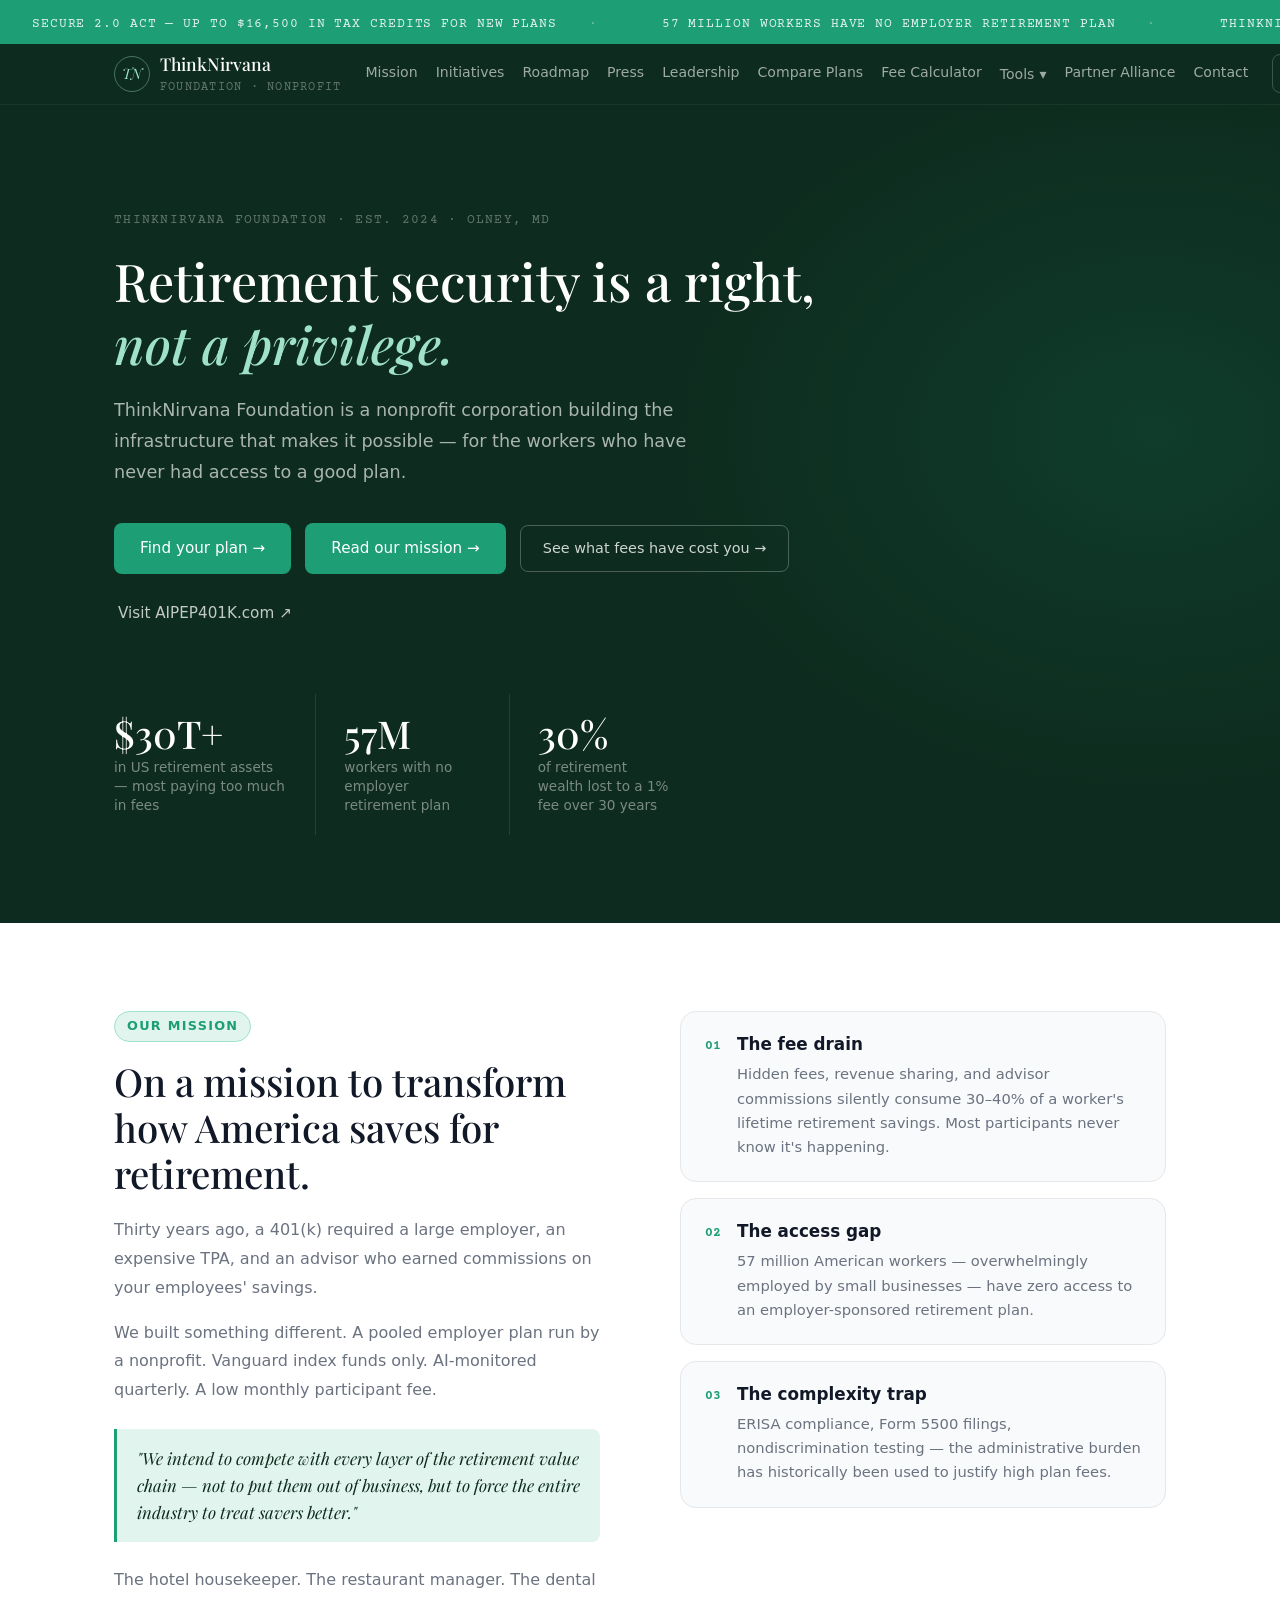
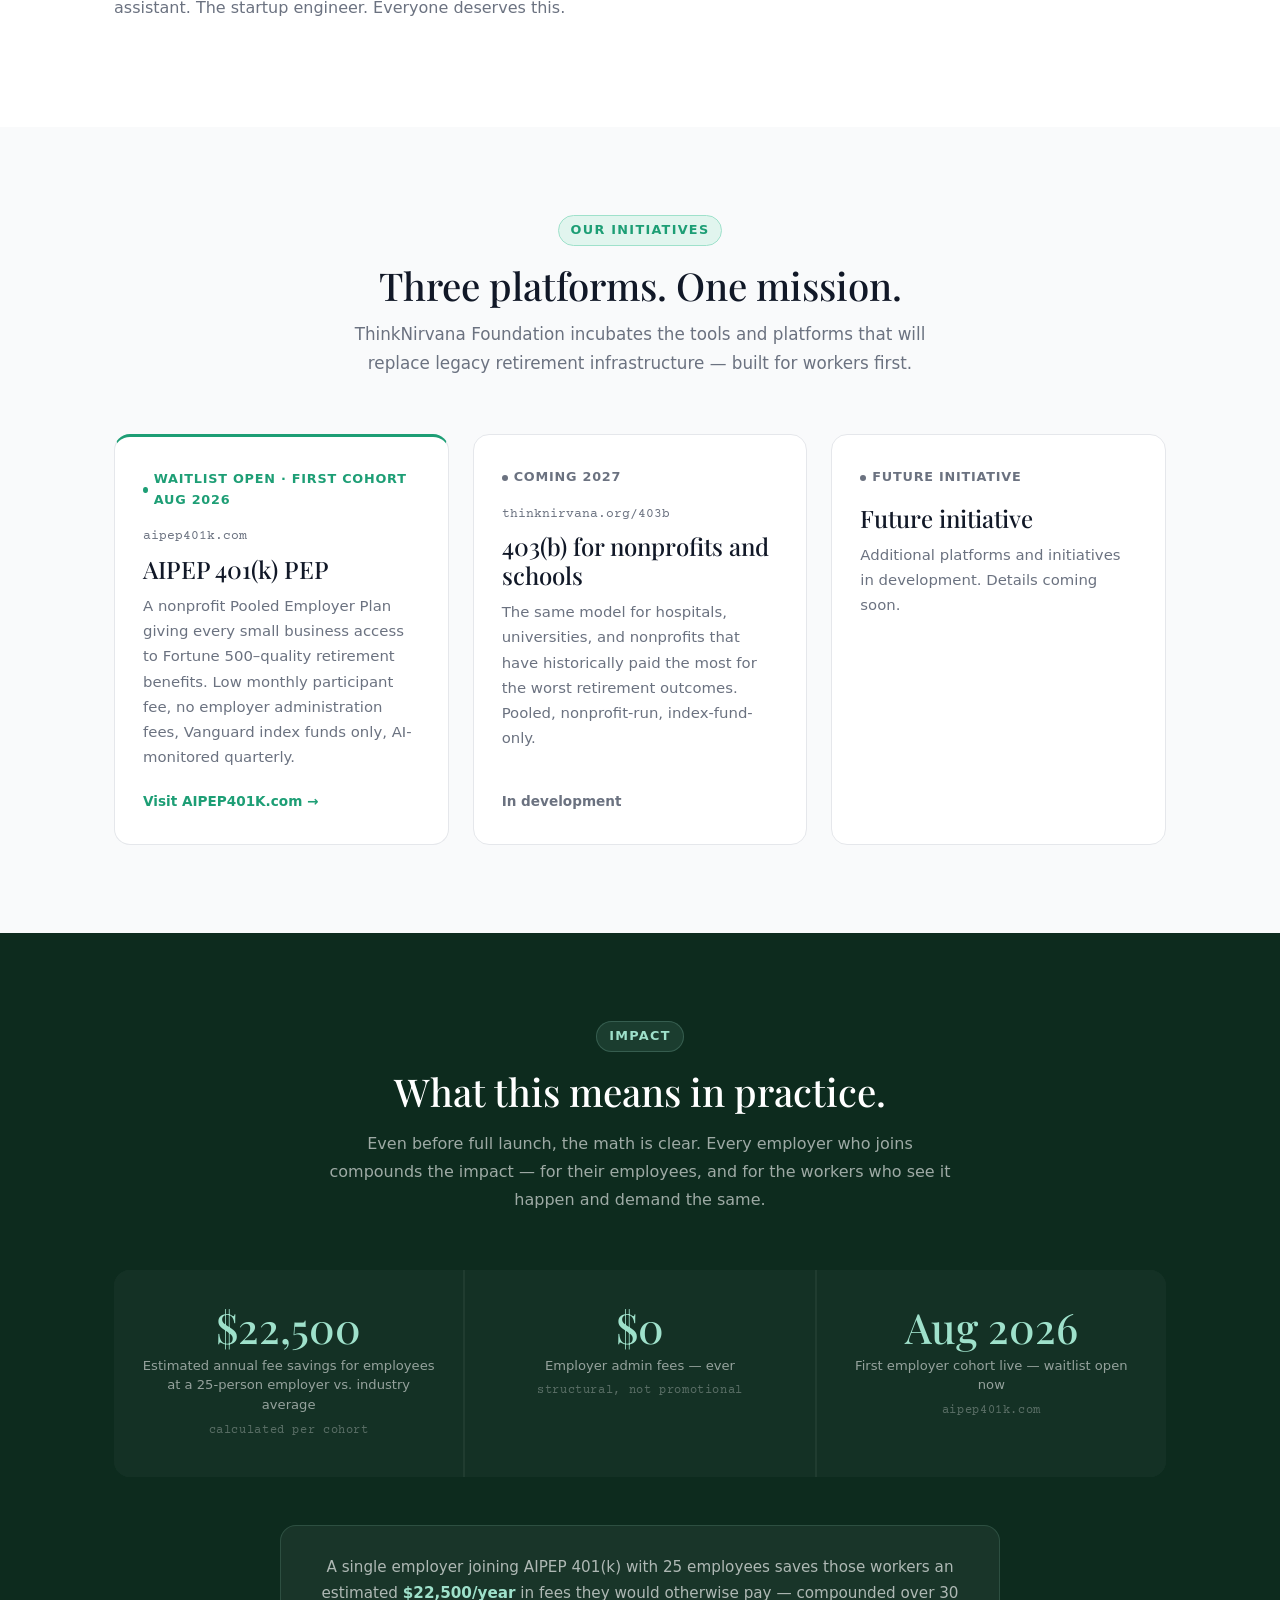
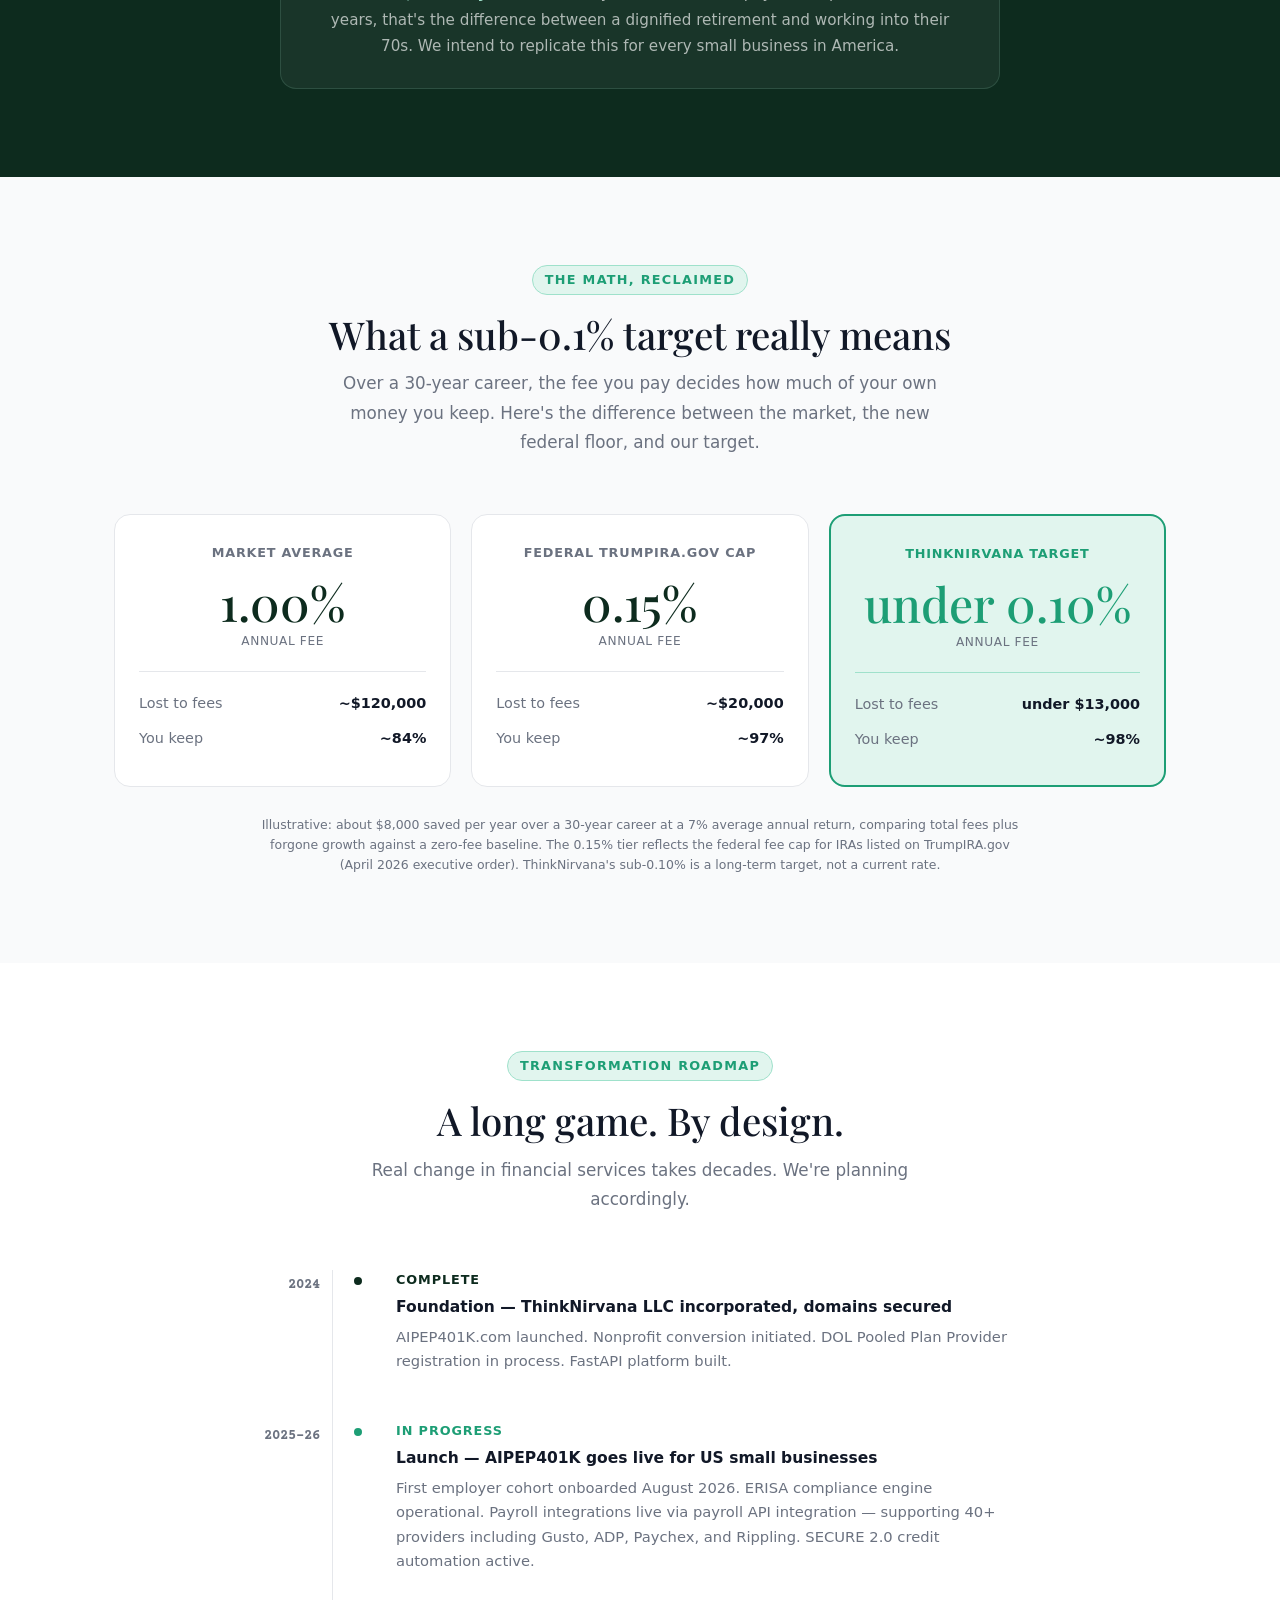
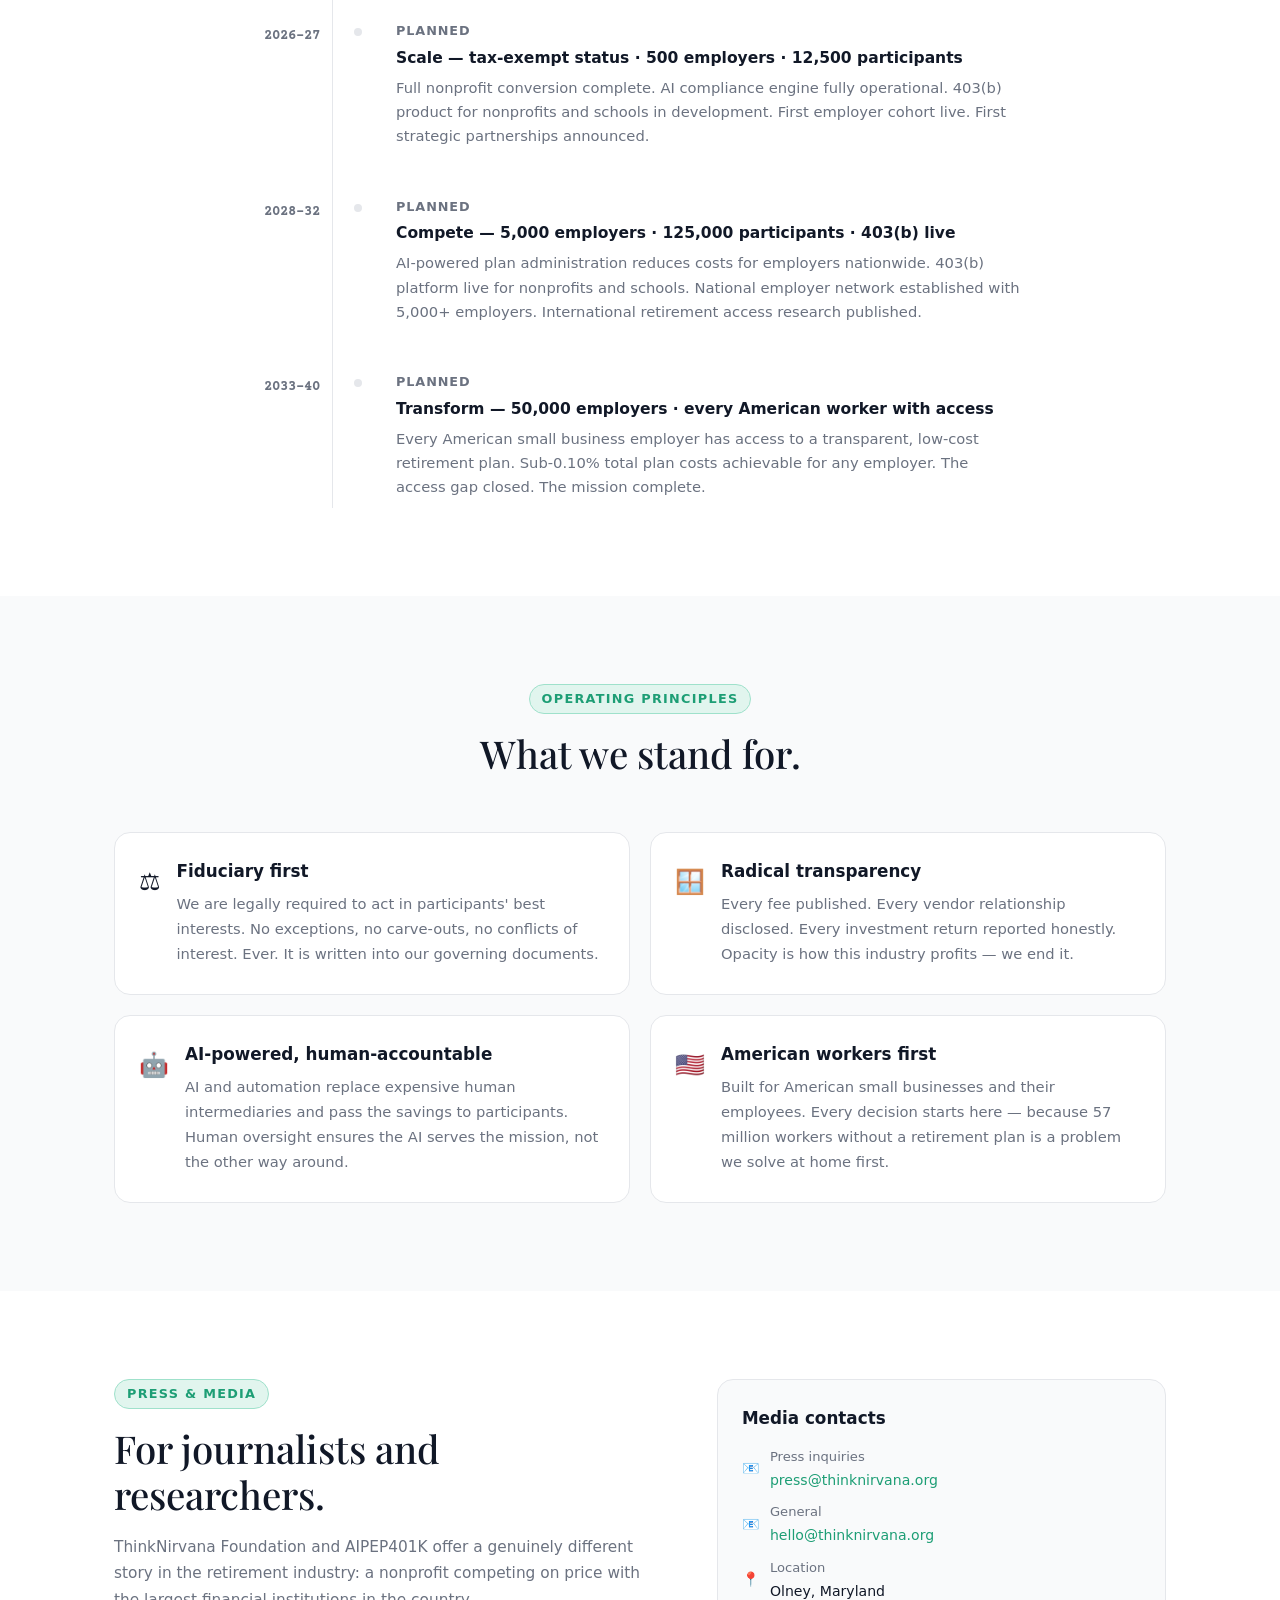
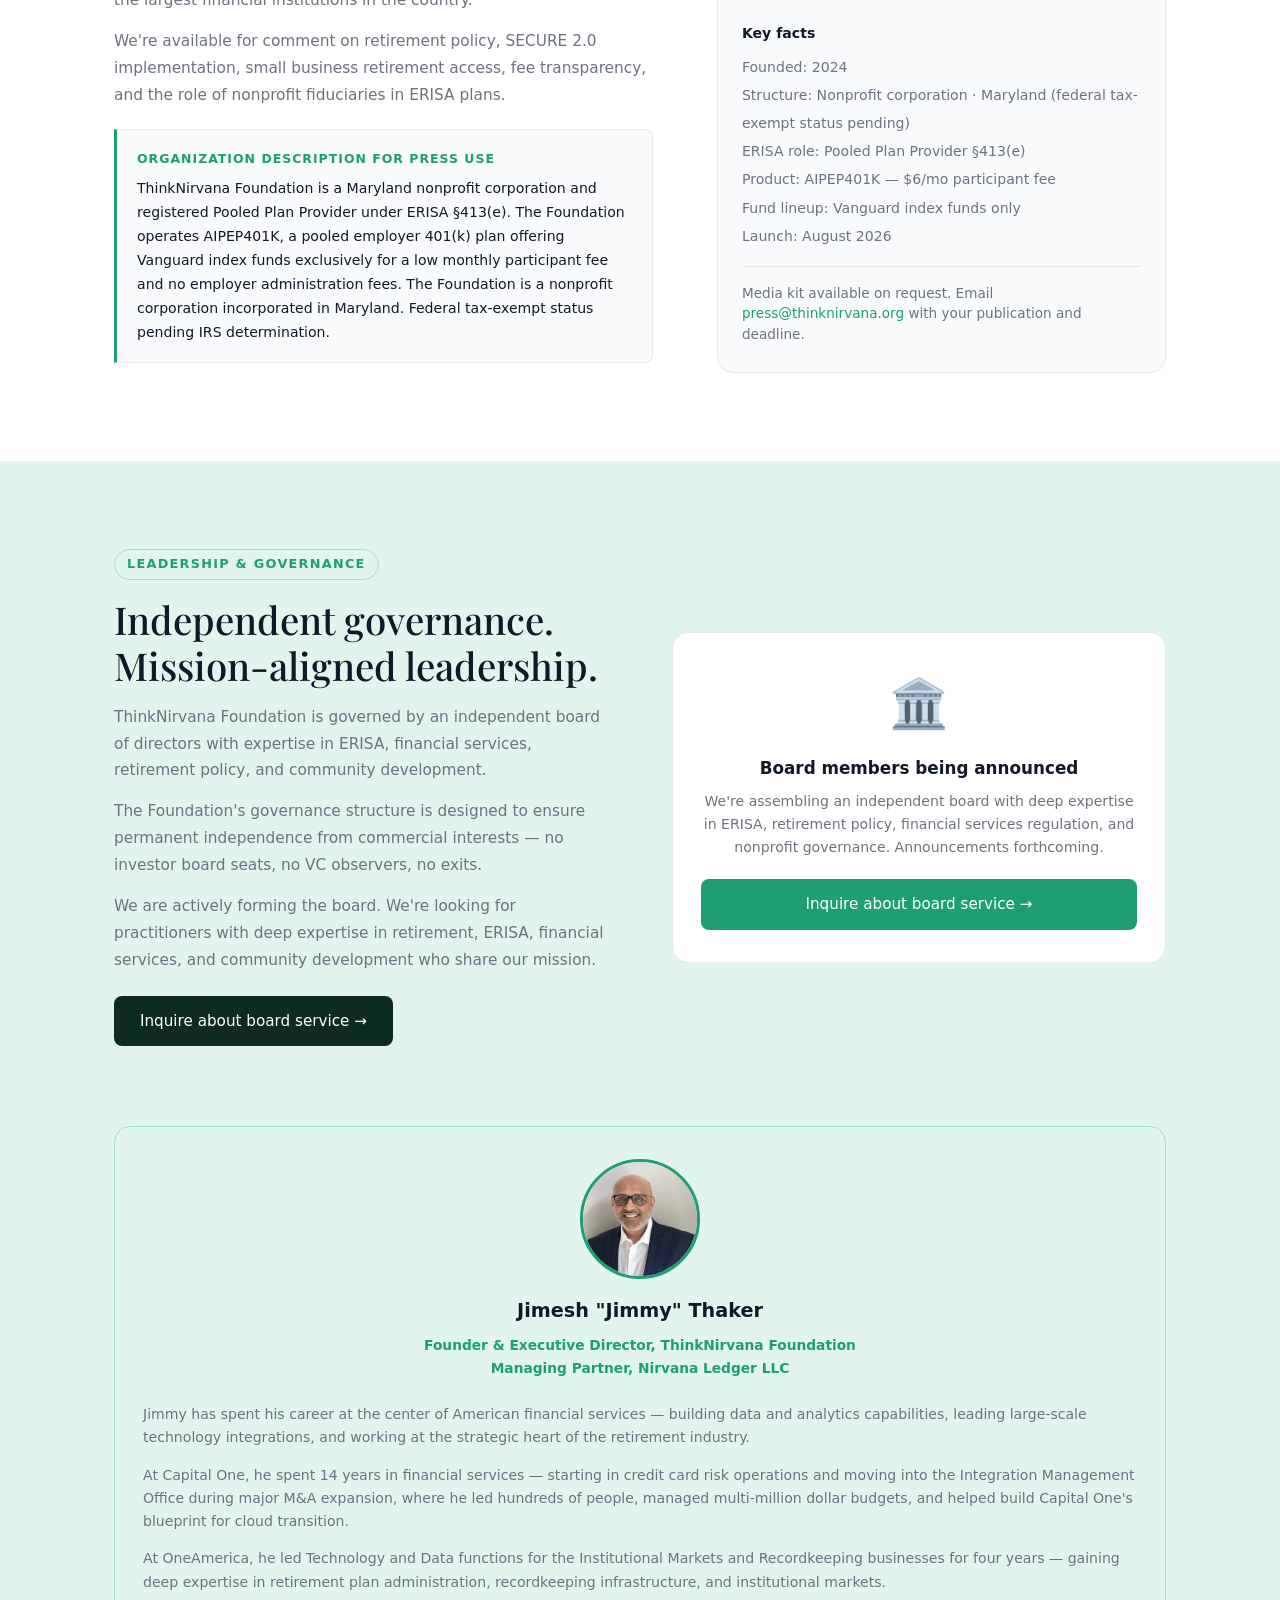
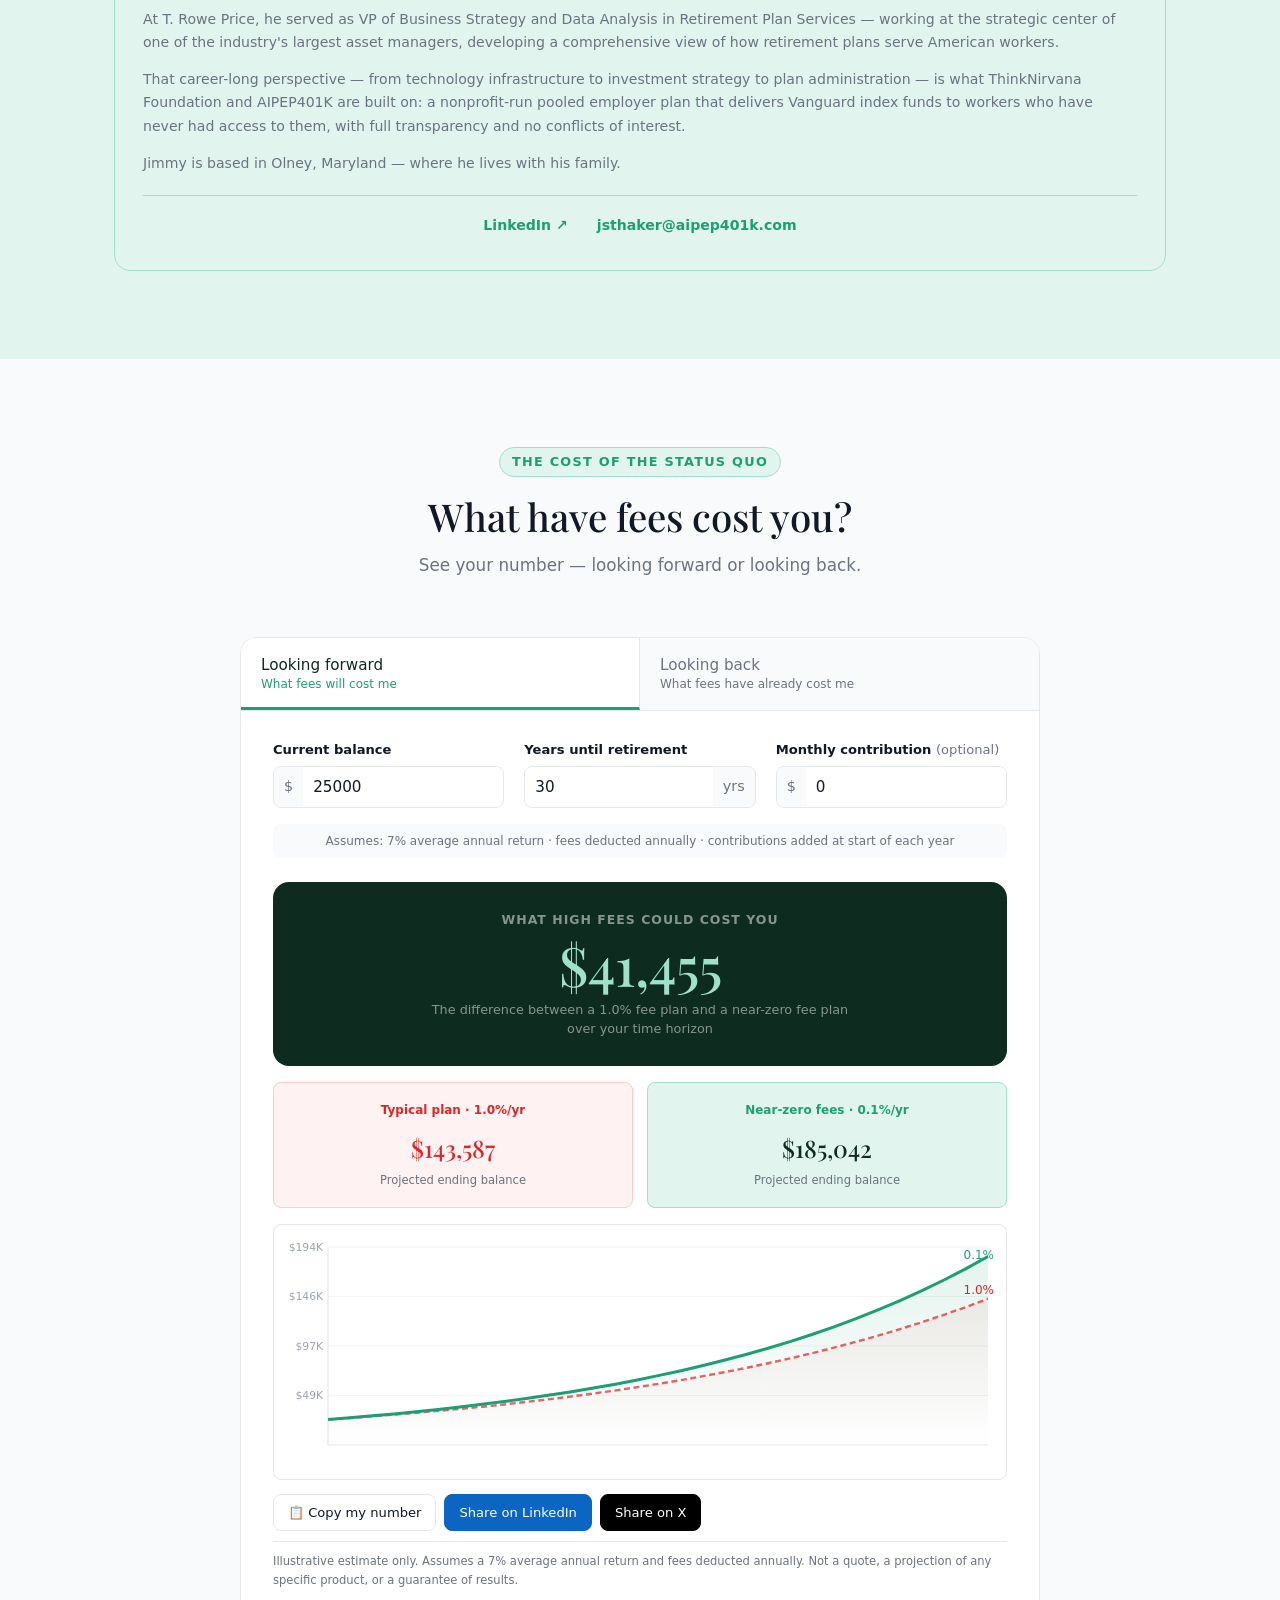
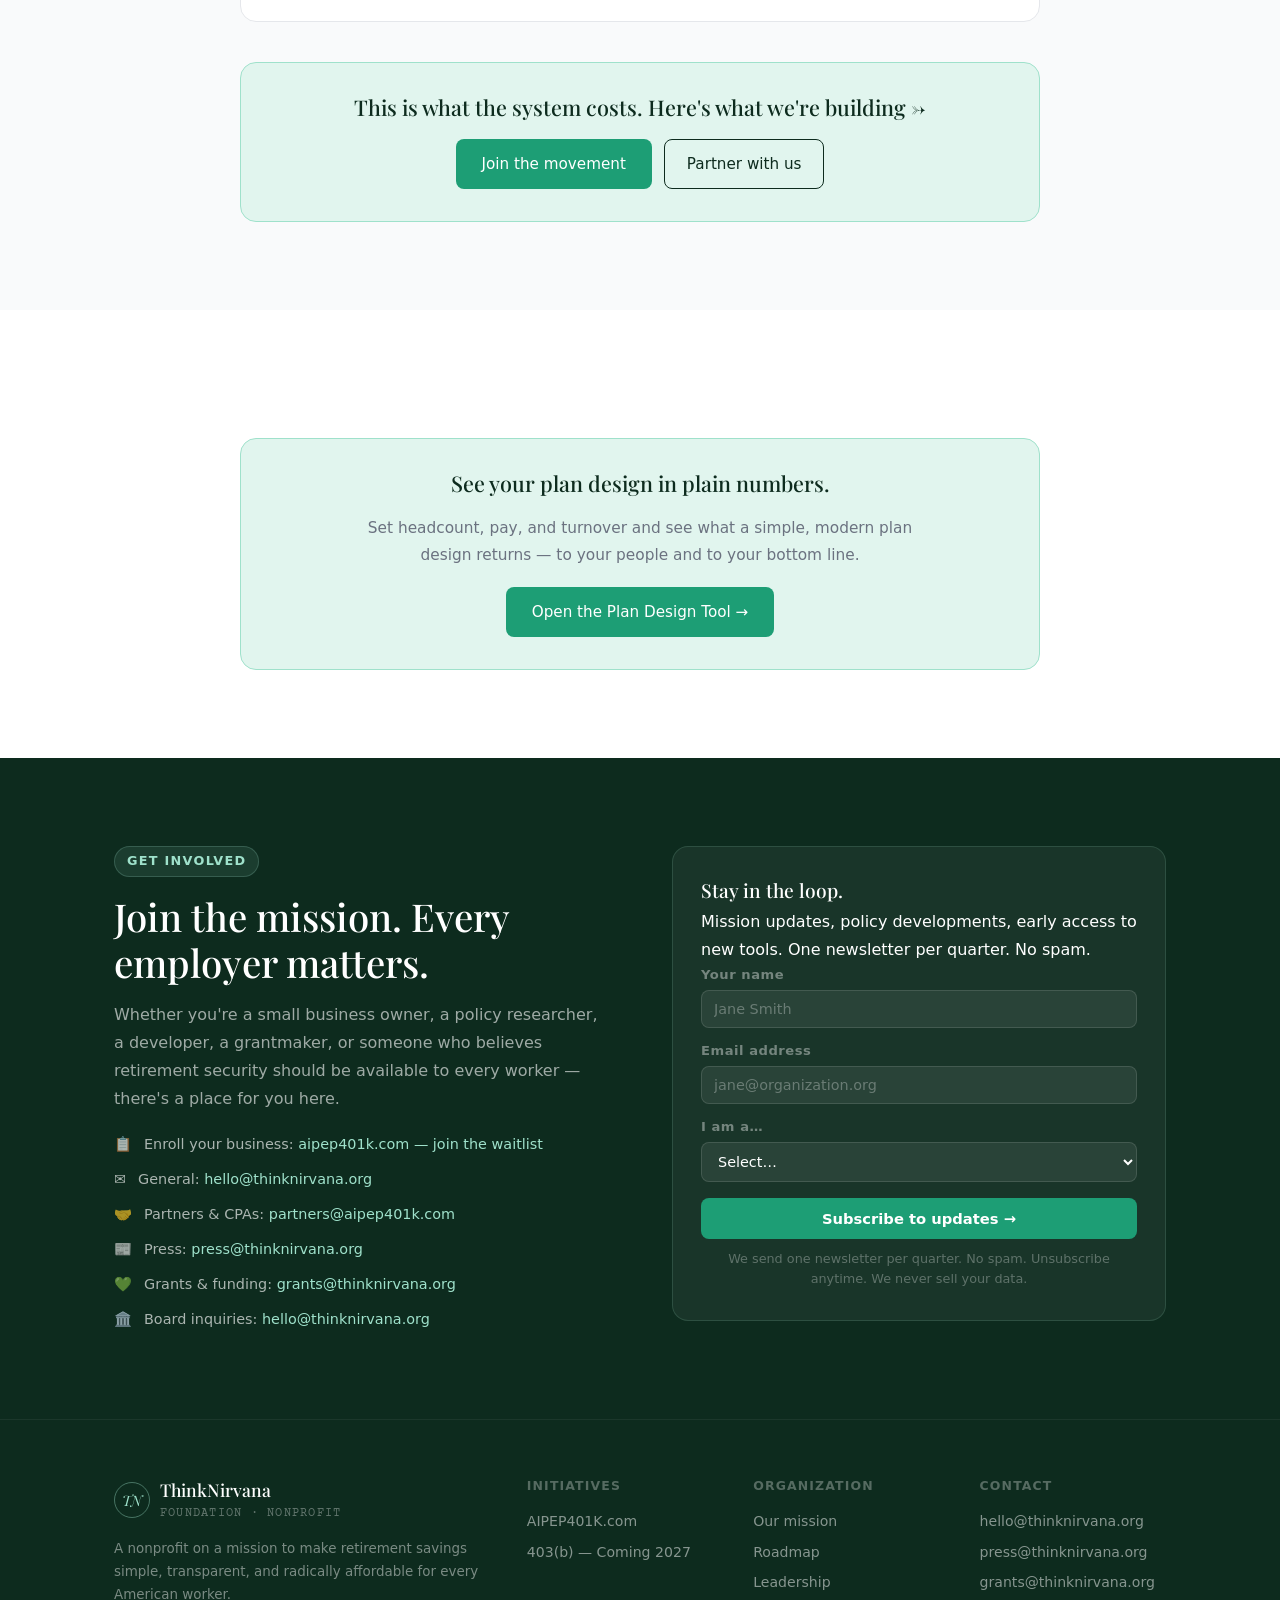
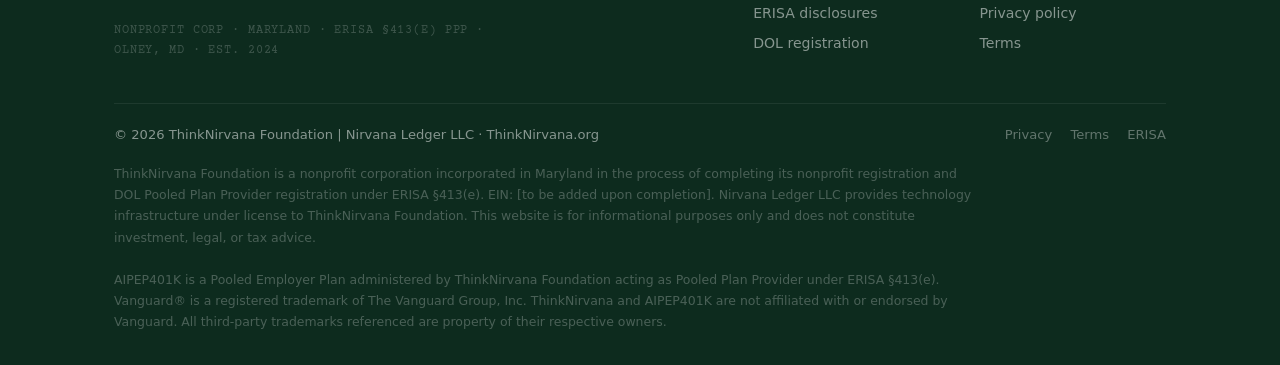
==== commit 89c4877c: "Add Nirvana Partner Alliance + PEP Playbook Mirror of main: self-contained /partners/ section (Allia" ====
--- a/index.html
+++ b/index.html
@@ -61,7 +61,7 @@
       --red:          #9b2915;
       --white:        #FFFFFF;
       --text:         #111827;
-      --muted:        #5C6470;
+      --muted:        #6B7280;
       --border:       #E5E7EB;
       --bg:           #F9FAFB;
       --r:            8px;
@@ -107,7 +107,7 @@
       font-weight: 600;
       letter-spacing: .1em;
       text-transform: uppercase;
-      color: #1A8A65;
+      color: var(--forest-mid);
       background: var(--forest-pale);
       border: 1px solid var(--forest-light);
       border-radius: 999px;
@@ -589,15 +589,17 @@
 <!-- ── TICKER ── -->
 <div class="ticker-wrap" aria-hidden="true">
   <div class="ticker-inner">
+    <span class="ticker-item">SECURE 2.0 Act — up to $16,500 in tax credits for new plans</span>
     <span class="ticker-item">57 million workers have no employer retirement plan</span>
     <span class="ticker-item">ThinkNirvana Foundation — nonprofit pooled plan provider</span>
     <span class="ticker-item">1% fee over 30 years costs workers 30% of their retirement</span>
-    <span class="ticker-item">AIPEP401K.com — nonprofit pooled employer plan, launching August 2026</span>
+    <span class="ticker-item">AIPEP401K.com — $6/mo per participant, $0 employer fees</span>
     <span class="ticker-item">ERISA §413(e) registered pooled plan provider</span>
+    <span class="ticker-item">SECURE 2.0 Act — up to $16,500 in tax credits for new plans</span>
     <span class="ticker-item">57 million workers have no employer retirement plan</span>
     <span class="ticker-item">ThinkNirvana Foundation — nonprofit pooled plan provider</span>
     <span class="ticker-item">1% fee over 30 years costs workers 30% of their retirement</span>
-    <span class="ticker-item">AIPEP401K.com — nonprofit pooled employer plan, launching August 2026</span>
+    <span class="ticker-item">AIPEP401K.com — $6/mo per participant, $0 employer fees</span>
     <span class="ticker-item">ERISA §413(e) registered pooled plan provider</span>
   </div>
 </div>
@@ -750,12 +752,12 @@
       <p>Even before full launch, the math is clear. Every employer who joins compounds the impact — for their employees, and for the workers who see it happen and demand the same.</p>
       <div class="impact-grid">
         <div class="impact-metric">
-          <div class="impact-val">significant annual savings</div>
+          <div class="impact-val">$22,500</div>
           <div class="impact-label">Estimated annual fee savings for employees at a 25-person employer vs. industry average</div>
           <div class="impact-launch">calculated per cohort</div>
         </div>
         <div class="impact-metric">
-          <div class="impact-val">None</div>
+          <div class="impact-val">$0</div>
           <div class="impact-label">Employer admin fees — ever</div>
           <div class="impact-launch">structural, not promotional</div>
         </div>
@@ -766,7 +768,7 @@
         </div>
       </div>
       <div class="impact-callout">
-        A single employer joining AIPEP 401(k) saves their employees significant annual fees — compounded over decades, that's the difference between a dignified retirement and working into their 70s.
+        A single employer joining AIPEP 401(k) with 25 employees saves those workers an estimated <strong>$22,500/year</strong> in fees they would otherwise pay — compounded over 30 years, that's the difference between a dignified retirement and working into their 70s. We intend to replicate this for every small business in America.
       </div>
     </div>
   </div>
@@ -956,7 +958,7 @@
             Founded: 2024<br>
             Structure: Nonprofit corporation · Maryland (federal tax-exempt status pending)<br>
             ERISA role: Pooled Plan Provider §413(e)<br>
-            Product: AIPEP401K — low monthly participant fee<br>
+            Product: AIPEP401K — $6/mo participant fee<br>
             Fund lineup: Vanguard index funds only<br>
             Launch: August 2026
           </div>
@@ -1644,21 +1646,6 @@
   </div>
 </section>
 
-<!-- ── SUPPORT THE MISSION ── -->
-<section class="section" id="support" aria-labelledby="support-headline" style="background:var(--forest-pale)">
-  <div class="container">
-    <div style="max-width:720px;margin:0 auto;text-align:center">
-      <span class="eyebrow">Support the mission</span>
-      <h2 id="support-headline">Help us close the retirement gap.</h2>
-      <p style="color:var(--muted);font-size:1rem;line-height:1.8;margin-top:16px">ThinkNirvana Foundation is completing its nonprofit corporation registration in June 2026. We will begin formally accepting donations and grant funding in August 2026.</p>
-      <p style="color:var(--muted);font-size:1rem;line-height:1.8;margin-top:16px">If you're a foundation, impact investor, or mission-aligned donor interested in supporting affordable retirement infrastructure for American workers — we'd love to hear from you now.</p>
-      <p style="color:var(--muted);font-size:1rem;line-height:1.8;margin-top:16px">We are pursuing grants in the areas of financial health, small business development, and retirement security access. Grant inquiries are welcome immediately.</p>
-      <a href="mailto:jsthaker@aipep401k.com?subject=ThinkNirvana+Grant+Inquiry" class="btn-primary" style="margin-top:28px">Get in touch →</a>
-      <p style="color:var(--muted);font-size:.82rem;line-height:1.6;margin-top:20px">ThinkNirvana Foundation is incorporated as a nonprofit corporation in Maryland. Federal tax-exempt status pending IRS determination. EIN available upon request.</p>
-    </div>
-  </div>
-</section>
-
 <!-- ── FOOTER ── -->
 <footer>
   <div class="container">
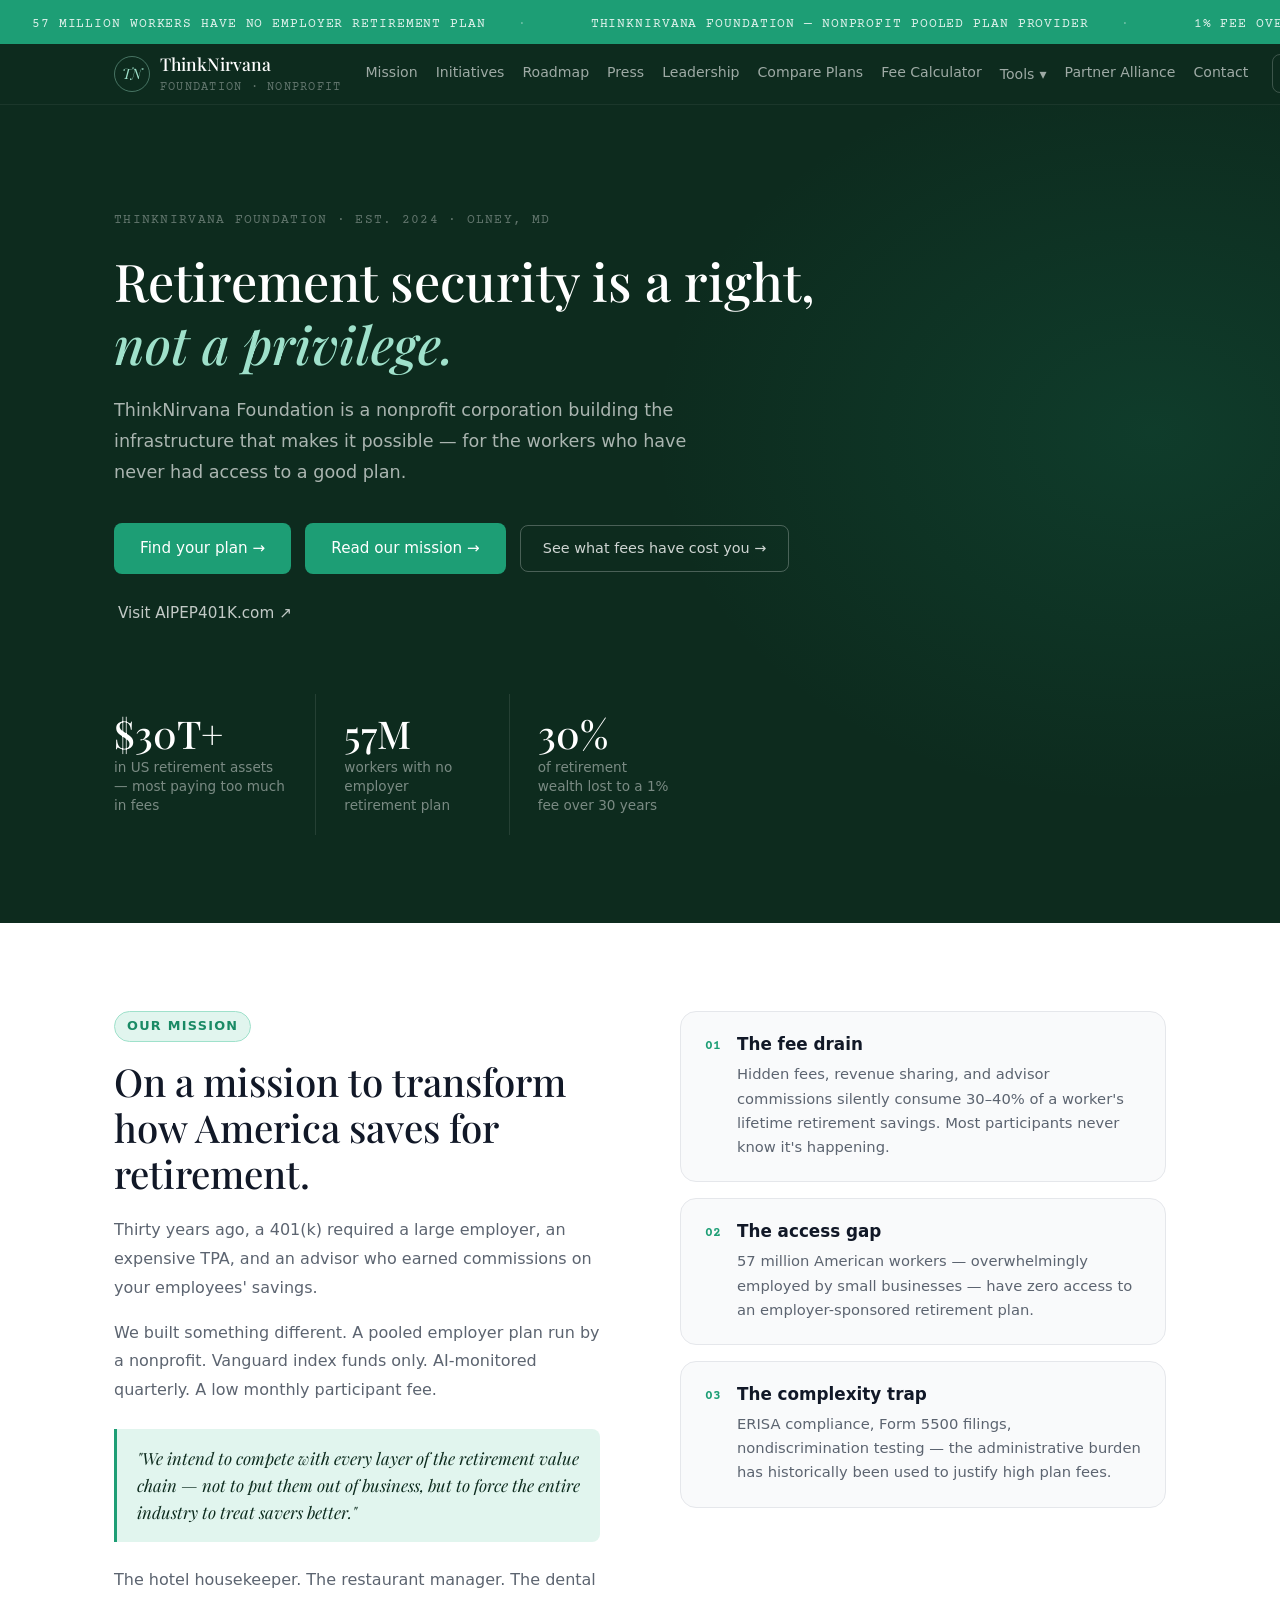
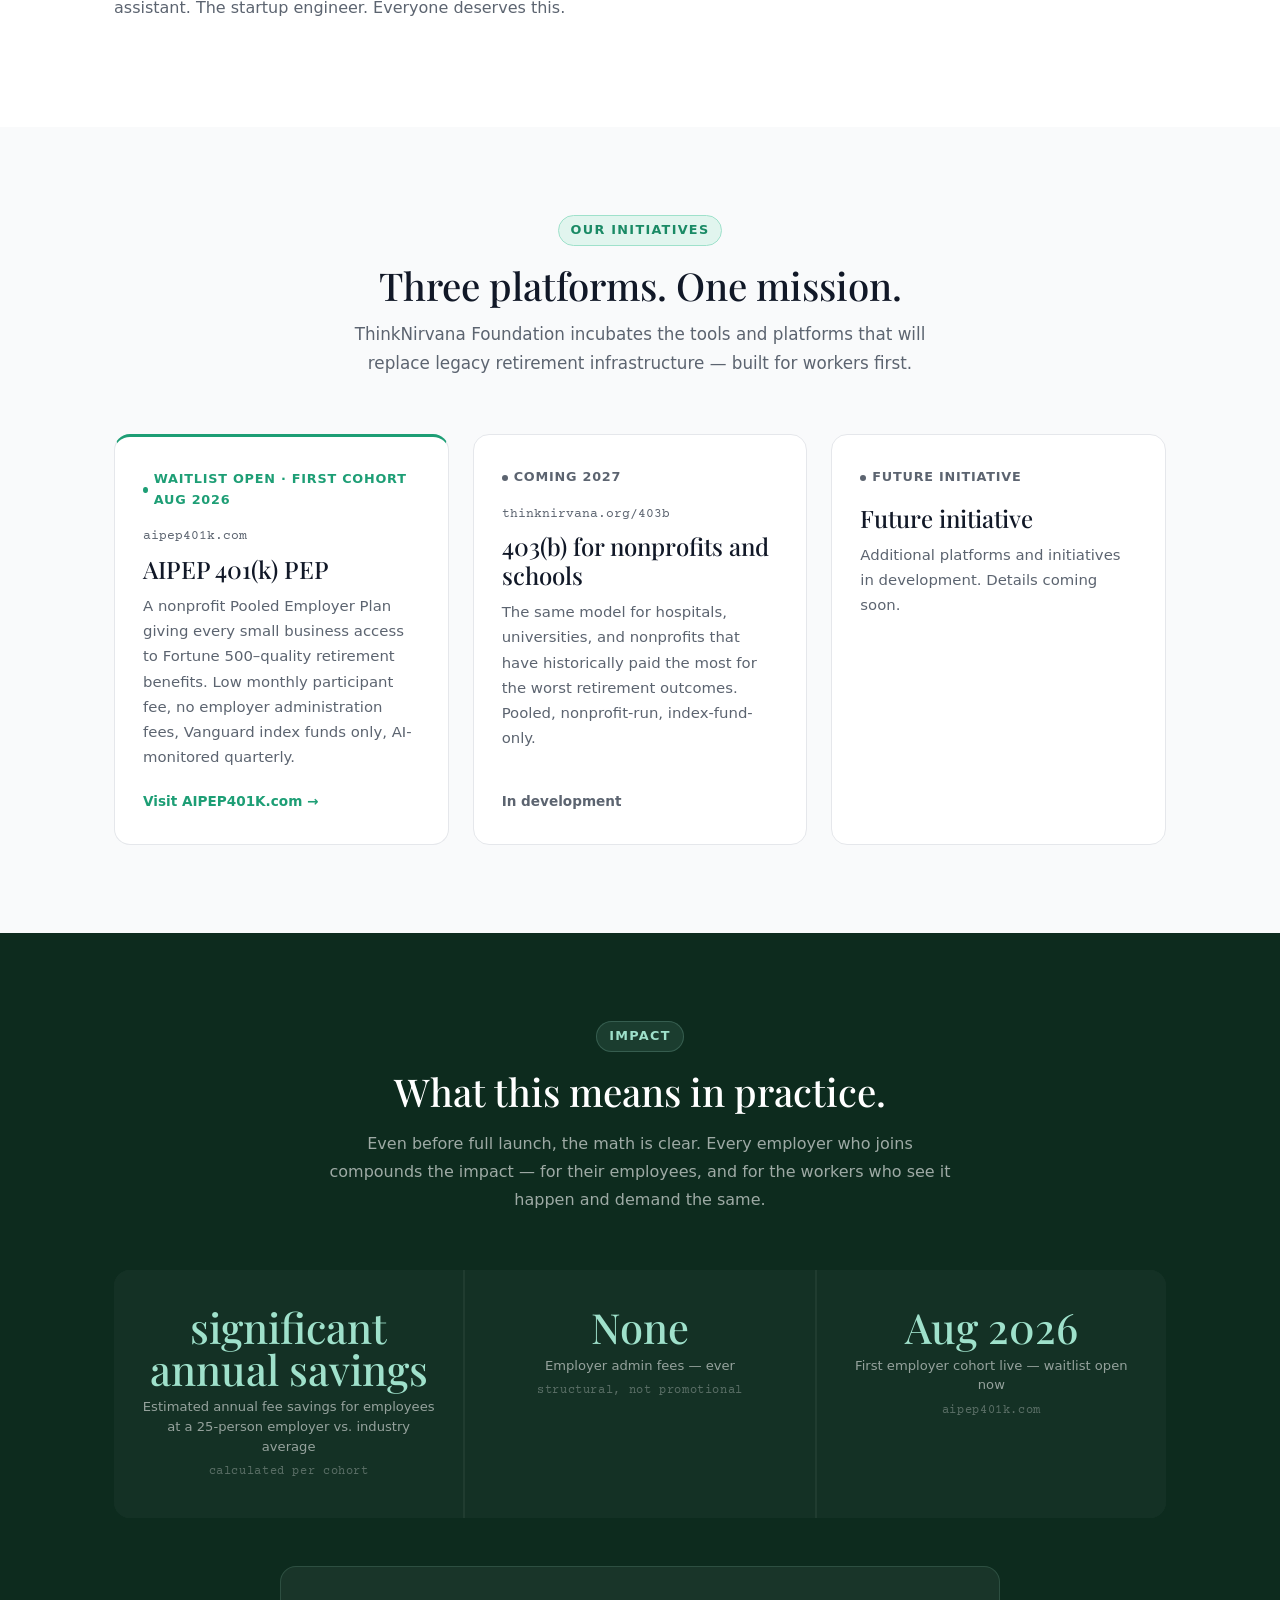
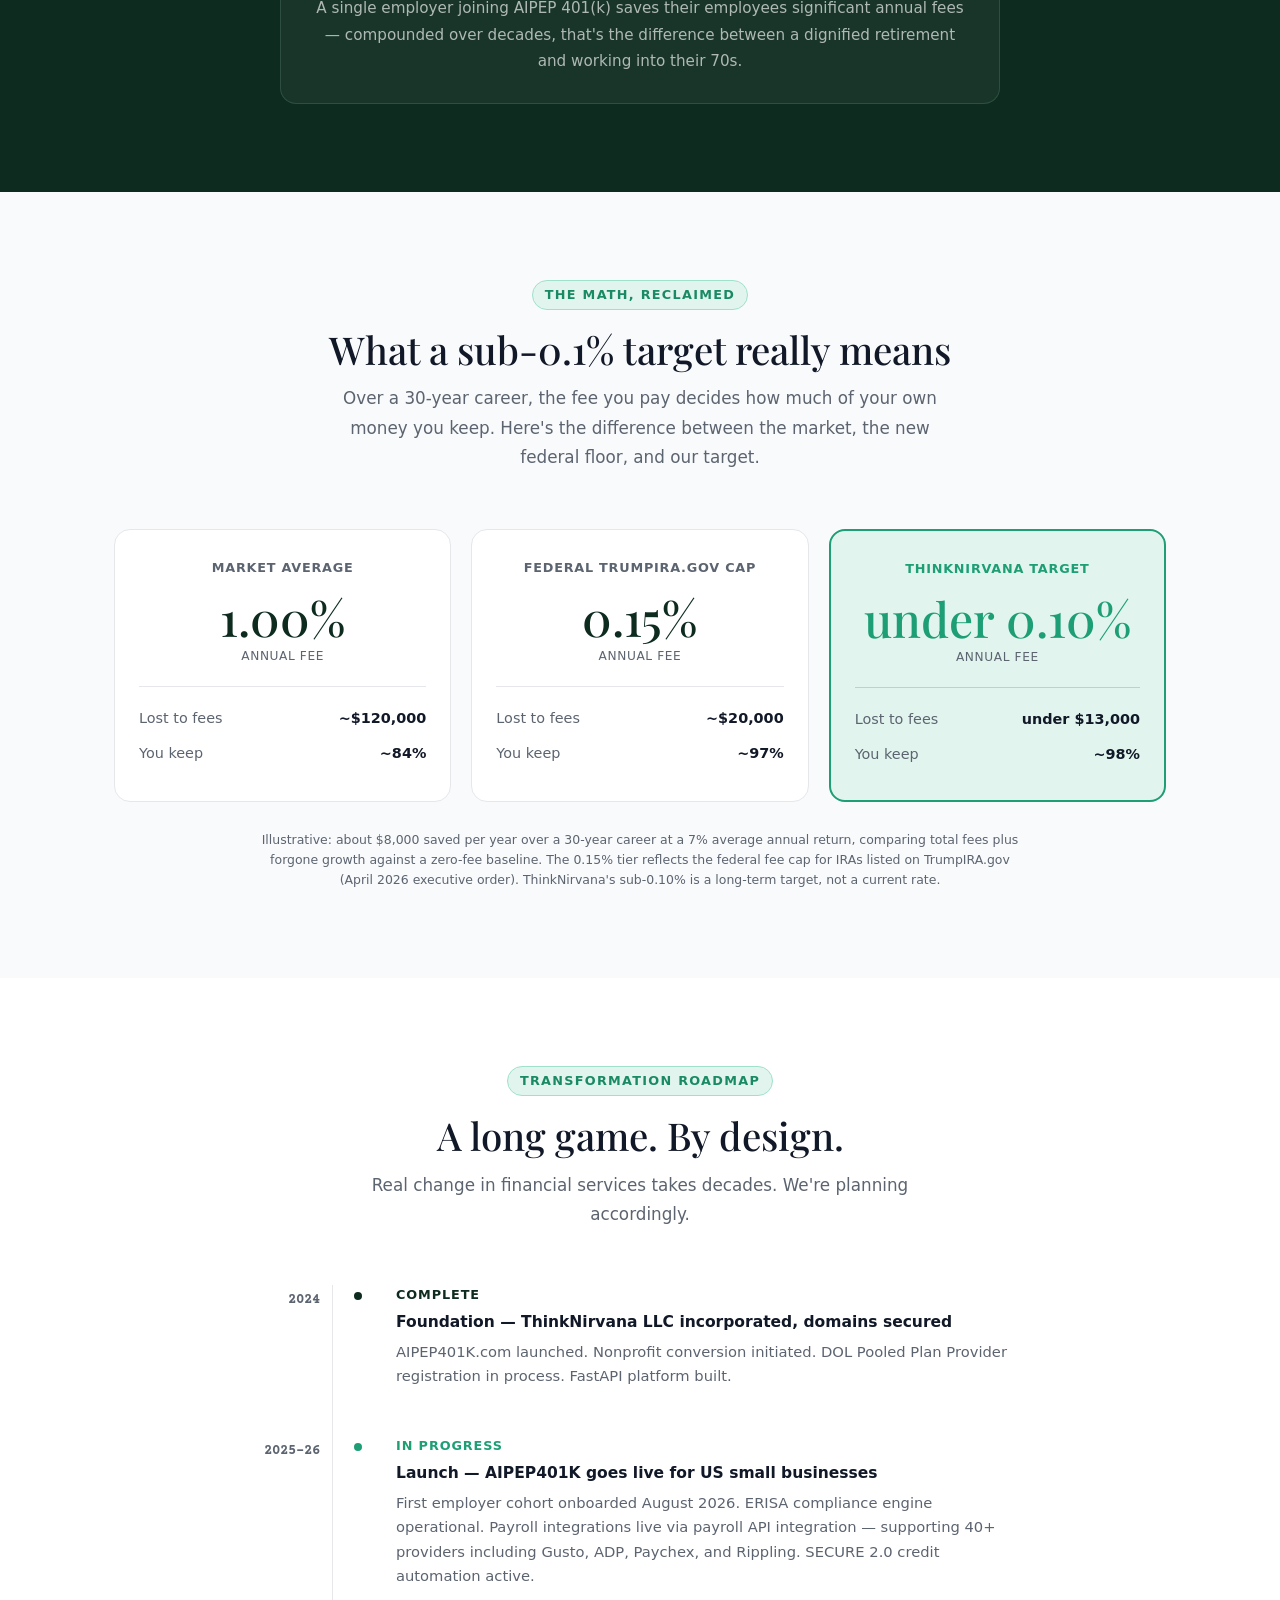
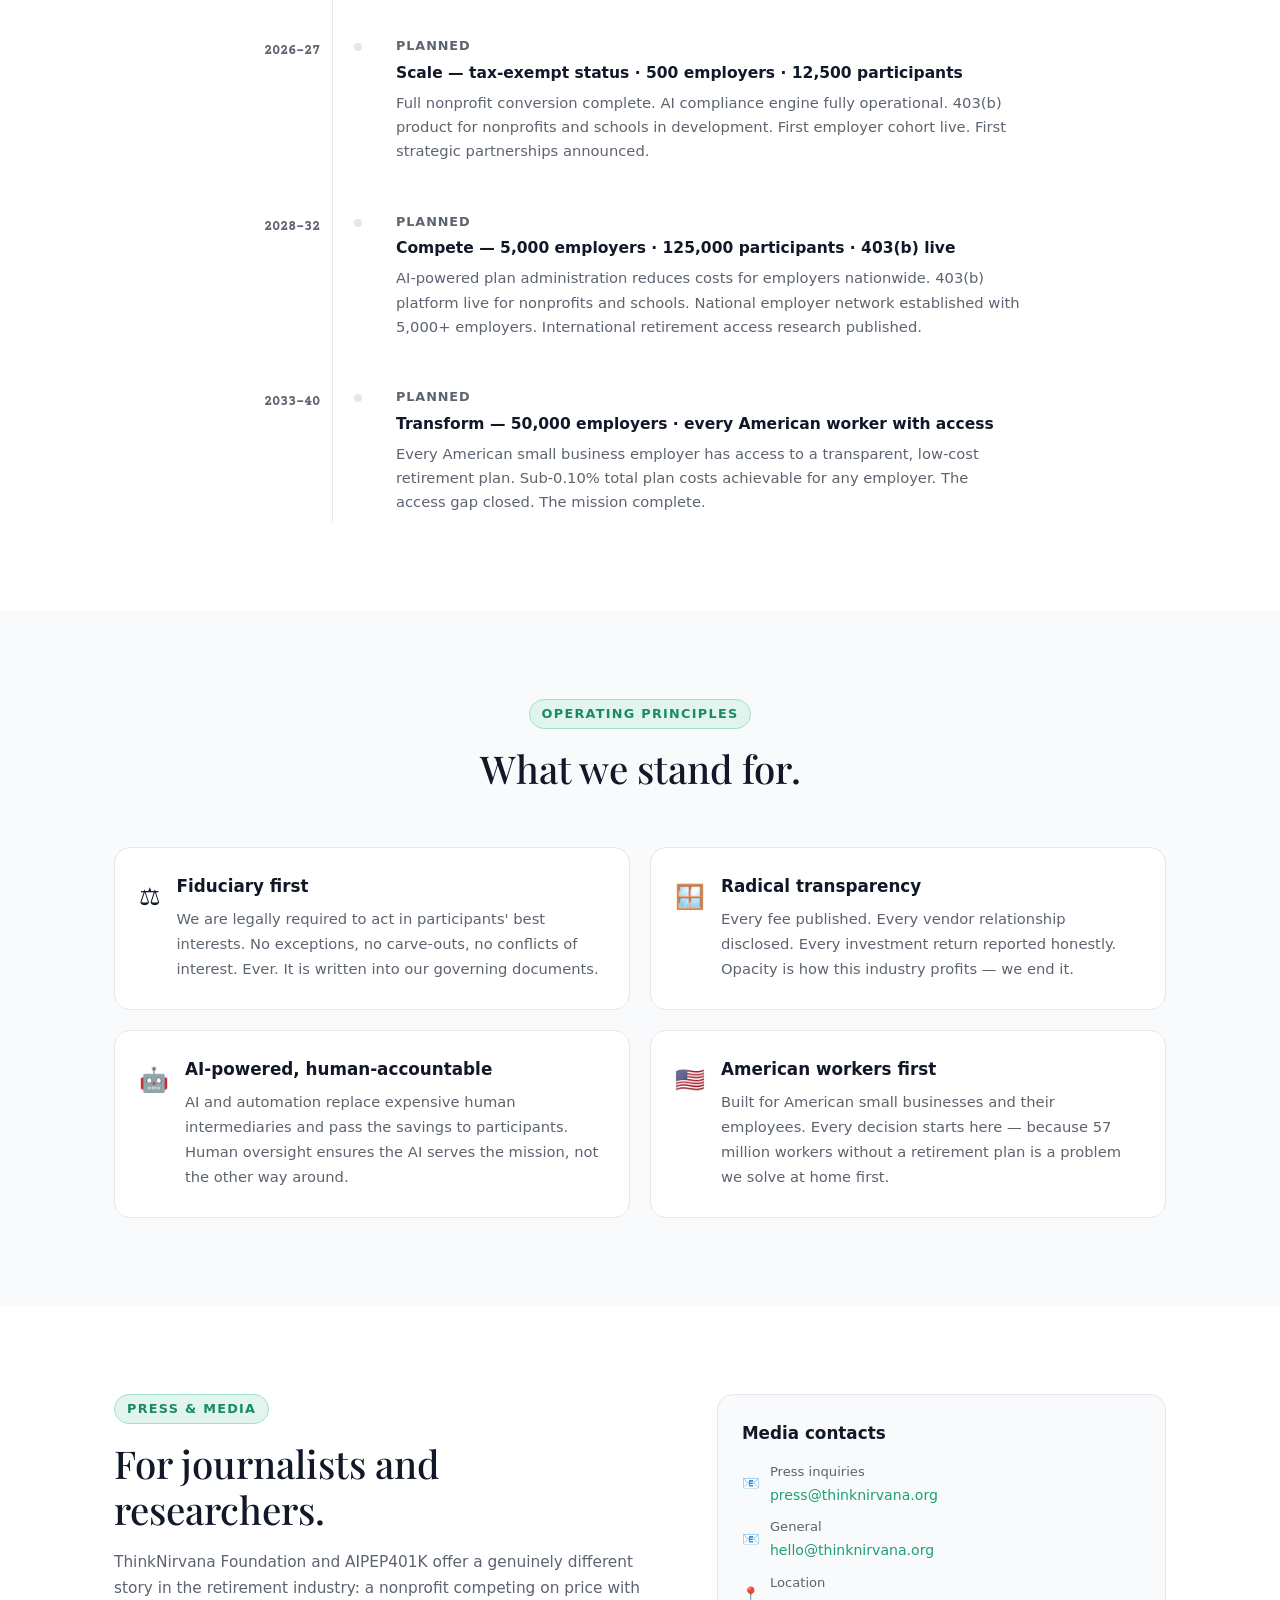
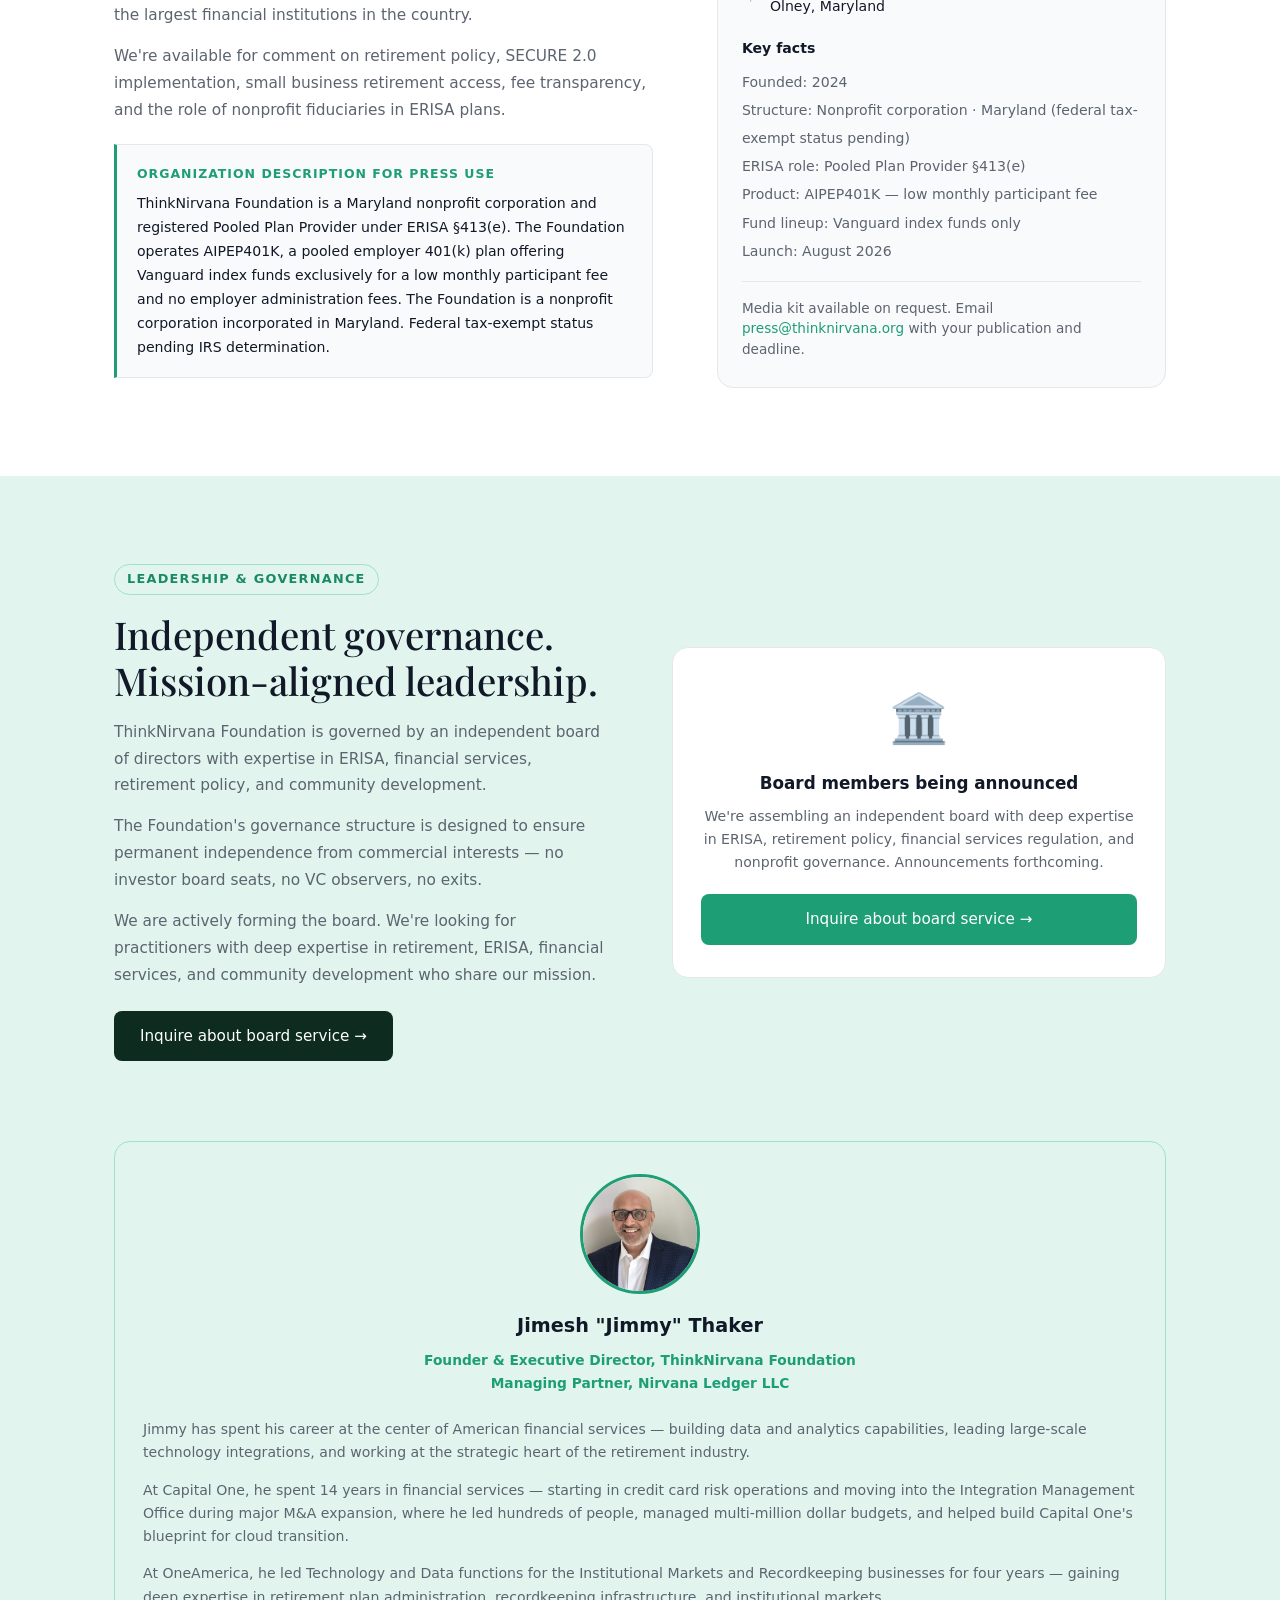
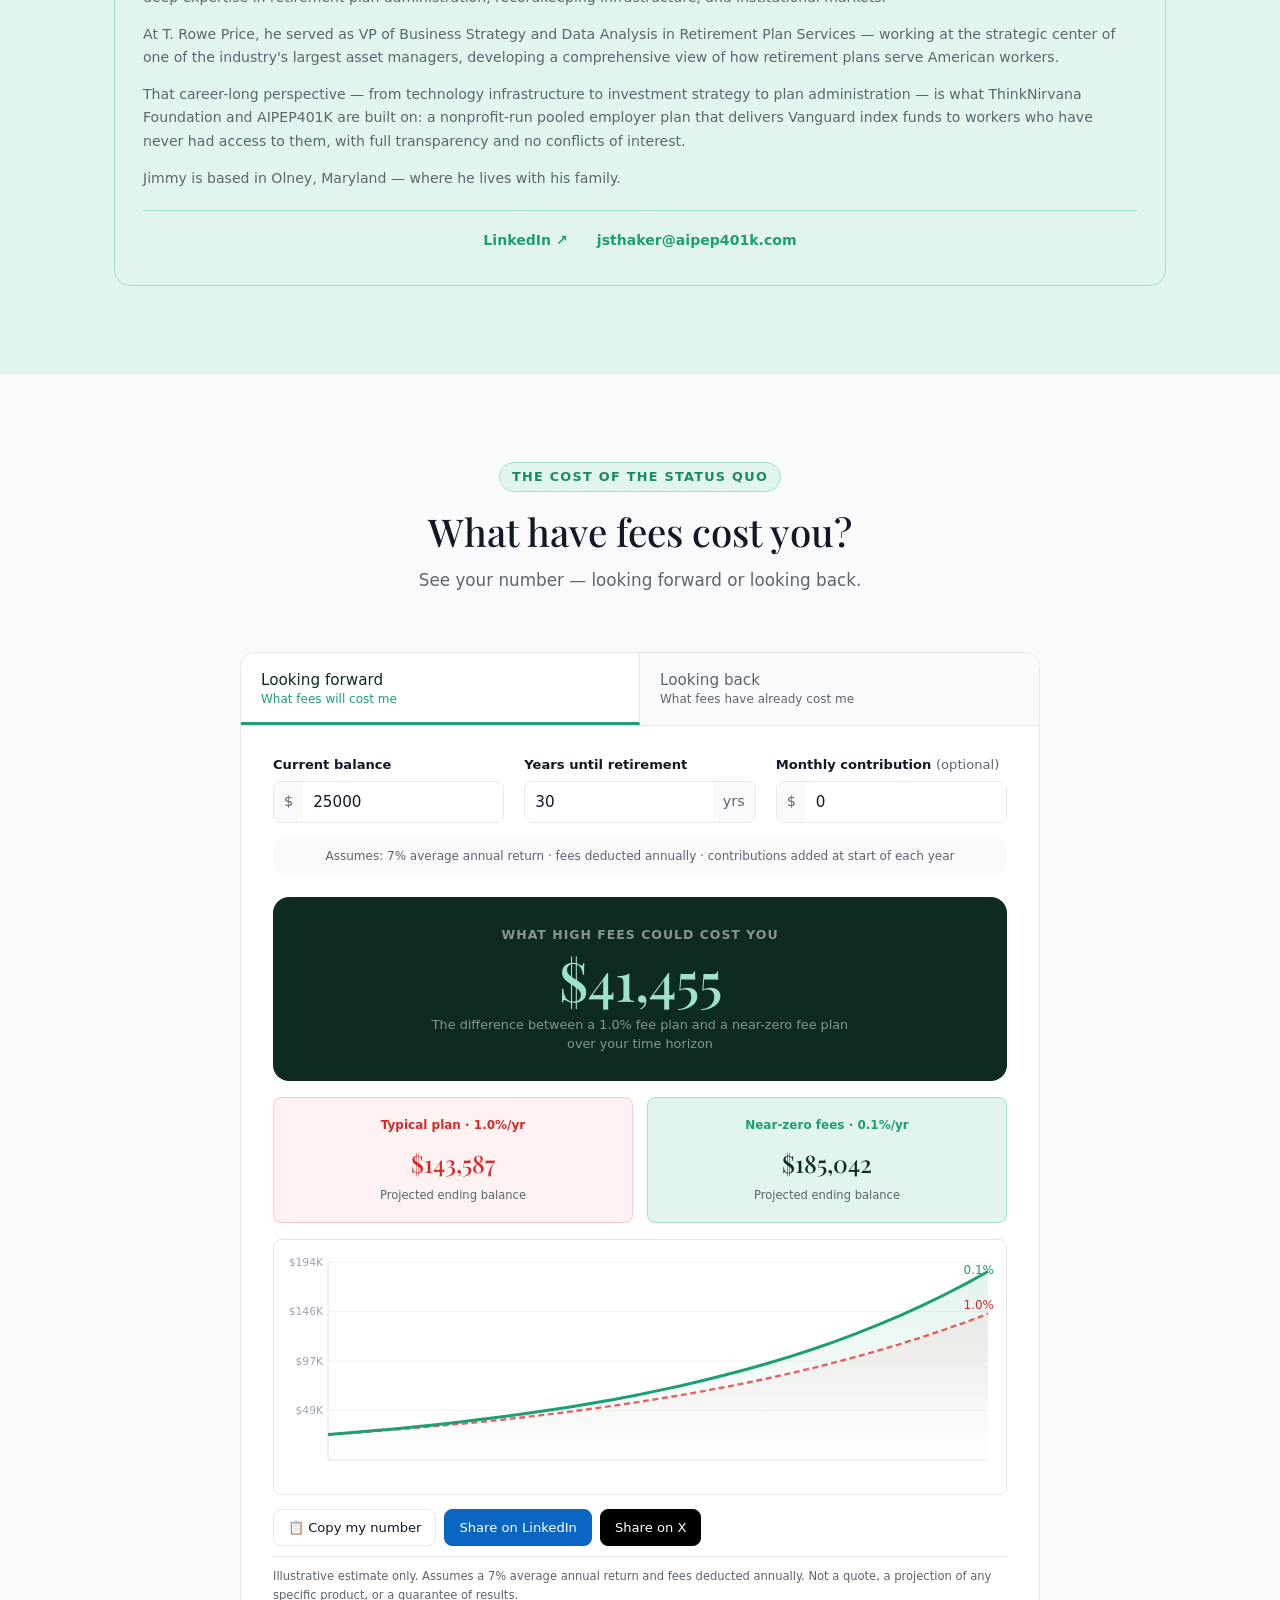
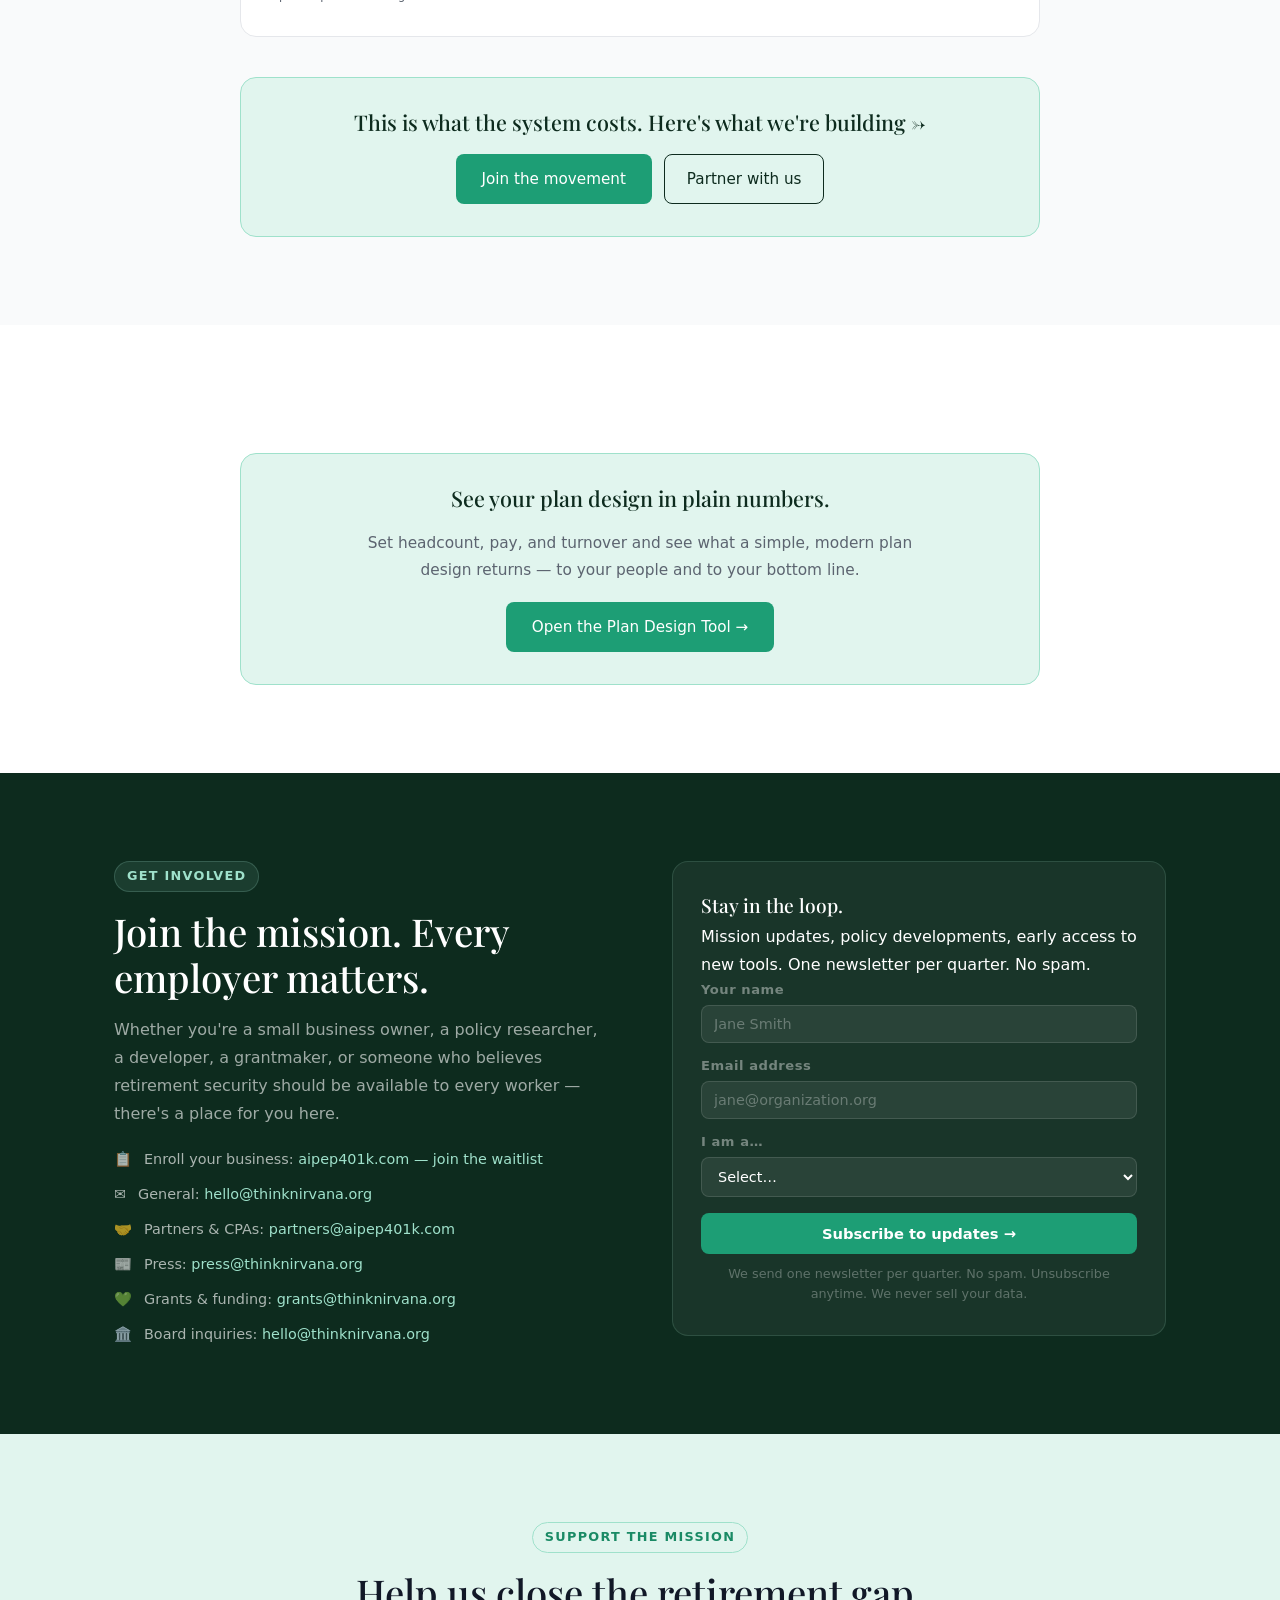
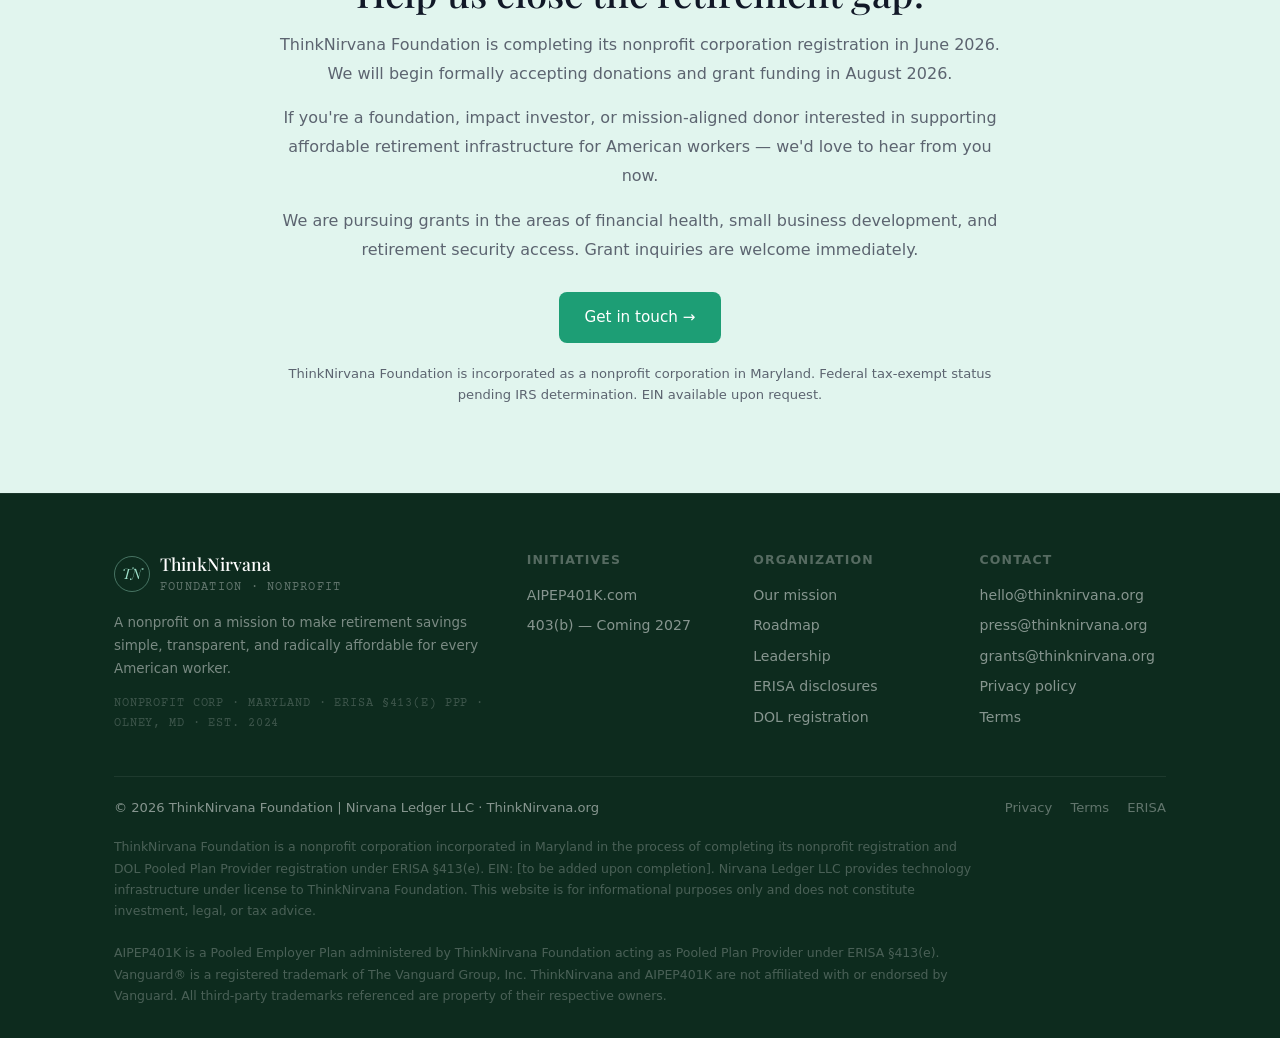
==== commit 668b5903: "Add GA4 property G-SLEY2RREEM to thinknirvana.org Second gtag('config') for G-SLEY2RREEM alongside e" ====
--- a/index.html
+++ b/index.html
@@ -8,6 +8,7 @@
     function gtag(){dataLayer.push(arguments);}
     gtag('js', new Date());
     gtag('config', 'G-92TN60N26P');
+    gtag('config', 'G-SLEY2RREEM');
   </script>
   <meta charset="UTF-8" />
   <meta name="viewport" content="width=device-width, initial-scale=1.0" />
@@ -61,7 +62,7 @@
       --red:          #9b2915;
       --white:        #FFFFFF;
       --text:         #111827;
-      --muted:        #6B7280;
+      --muted:        #5C6470;
       --border:       #E5E7EB;
       --bg:           #F9FAFB;
       --r:            8px;
@@ -107,7 +108,7 @@
       font-weight: 600;
       letter-spacing: .1em;
       text-transform: uppercase;
-      color: var(--forest-mid);
+      color: #1A8A65;
       background: var(--forest-pale);
       border: 1px solid var(--forest-light);
       border-radius: 999px;
@@ -589,17 +590,15 @@
 <!-- ── TICKER ── -->
 <div class="ticker-wrap" aria-hidden="true">
   <div class="ticker-inner">
-    <span class="ticker-item">SECURE 2.0 Act — up to $16,500 in tax credits for new plans</span>
     <span class="ticker-item">57 million workers have no employer retirement plan</span>
     <span class="ticker-item">ThinkNirvana Foundation — nonprofit pooled plan provider</span>
     <span class="ticker-item">1% fee over 30 years costs workers 30% of their retirement</span>
-    <span class="ticker-item">AIPEP401K.com — $6/mo per participant, $0 employer fees</span>
+    <span class="ticker-item">AIPEP401K.com — nonprofit pooled employer plan, launching August 2026</span>
     <span class="ticker-item">ERISA §413(e) registered pooled plan provider</span>
-    <span class="ticker-item">SECURE 2.0 Act — up to $16,500 in tax credits for new plans</span>
     <span class="ticker-item">57 million workers have no employer retirement plan</span>
     <span class="ticker-item">ThinkNirvana Foundation — nonprofit pooled plan provider</span>
     <span class="ticker-item">1% fee over 30 years costs workers 30% of their retirement</span>
-    <span class="ticker-item">AIPEP401K.com — $6/mo per participant, $0 employer fees</span>
+    <span class="ticker-item">AIPEP401K.com — nonprofit pooled employer plan, launching August 2026</span>
     <span class="ticker-item">ERISA §413(e) registered pooled plan provider</span>
   </div>
 </div>
@@ -752,12 +751,12 @@
       <p>Even before full launch, the math is clear. Every employer who joins compounds the impact — for their employees, and for the workers who see it happen and demand the same.</p>
       <div class="impact-grid">
         <div class="impact-metric">
-          <div class="impact-val">$22,500</div>
+          <div class="impact-val">significant annual savings</div>
           <div class="impact-label">Estimated annual fee savings for employees at a 25-person employer vs. industry average</div>
           <div class="impact-launch">calculated per cohort</div>
         </div>
         <div class="impact-metric">
-          <div class="impact-val">$0</div>
+          <div class="impact-val">None</div>
           <div class="impact-label">Employer admin fees — ever</div>
           <div class="impact-launch">structural, not promotional</div>
         </div>
@@ -768,7 +767,7 @@
         </div>
       </div>
       <div class="impact-callout">
-        A single employer joining AIPEP 401(k) with 25 employees saves those workers an estimated <strong>$22,500/year</strong> in fees they would otherwise pay — compounded over 30 years, that's the difference between a dignified retirement and working into their 70s. We intend to replicate this for every small business in America.
+        A single employer joining AIPEP 401(k) saves their employees significant annual fees — compounded over decades, that's the difference between a dignified retirement and working into their 70s.
       </div>
     </div>
   </div>
@@ -958,7 +957,7 @@
             Founded: 2024<br>
             Structure: Nonprofit corporation · Maryland (federal tax-exempt status pending)<br>
             ERISA role: Pooled Plan Provider §413(e)<br>
-            Product: AIPEP401K — $6/mo participant fee<br>
+            Product: AIPEP401K — low monthly participant fee<br>
             Fund lineup: Vanguard index funds only<br>
             Launch: August 2026
           </div>
@@ -1646,6 +1645,21 @@
   </div>
 </section>
 
+<!-- ── SUPPORT THE MISSION ── -->
+<section class="section" id="support" aria-labelledby="support-headline" style="background:var(--forest-pale)">
+  <div class="container">
+    <div style="max-width:720px;margin:0 auto;text-align:center">
+      <span class="eyebrow">Support the mission</span>
+      <h2 id="support-headline">Help us close the retirement gap.</h2>
+      <p style="color:var(--muted);font-size:1rem;line-height:1.8;margin-top:16px">ThinkNirvana Foundation is completing its nonprofit corporation registration in June 2026. We will begin formally accepting donations and grant funding in August 2026.</p>
+      <p style="color:var(--muted);font-size:1rem;line-height:1.8;margin-top:16px">If you're a foundation, impact investor, or mission-aligned donor interested in supporting affordable retirement infrastructure for American workers — we'd love to hear from you now.</p>
+      <p style="color:var(--muted);font-size:1rem;line-height:1.8;margin-top:16px">We are pursuing grants in the areas of financial health, small business development, and retirement security access. Grant inquiries are welcome immediately.</p>
+      <a href="mailto:jsthaker@aipep401k.com?subject=ThinkNirvana+Grant+Inquiry" class="btn-primary" style="margin-top:28px">Get in touch →</a>
+      <p style="color:var(--muted);font-size:.82rem;line-height:1.6;margin-top:20px">ThinkNirvana Foundation is incorporated as a nonprofit corporation in Maryland. Federal tax-exempt status pending IRS determination. EIN available upon request.</p>
+    </div>
+  </div>
+</section>
+
 <!-- ── FOOTER ── -->
 <footer>
   <div class="container">
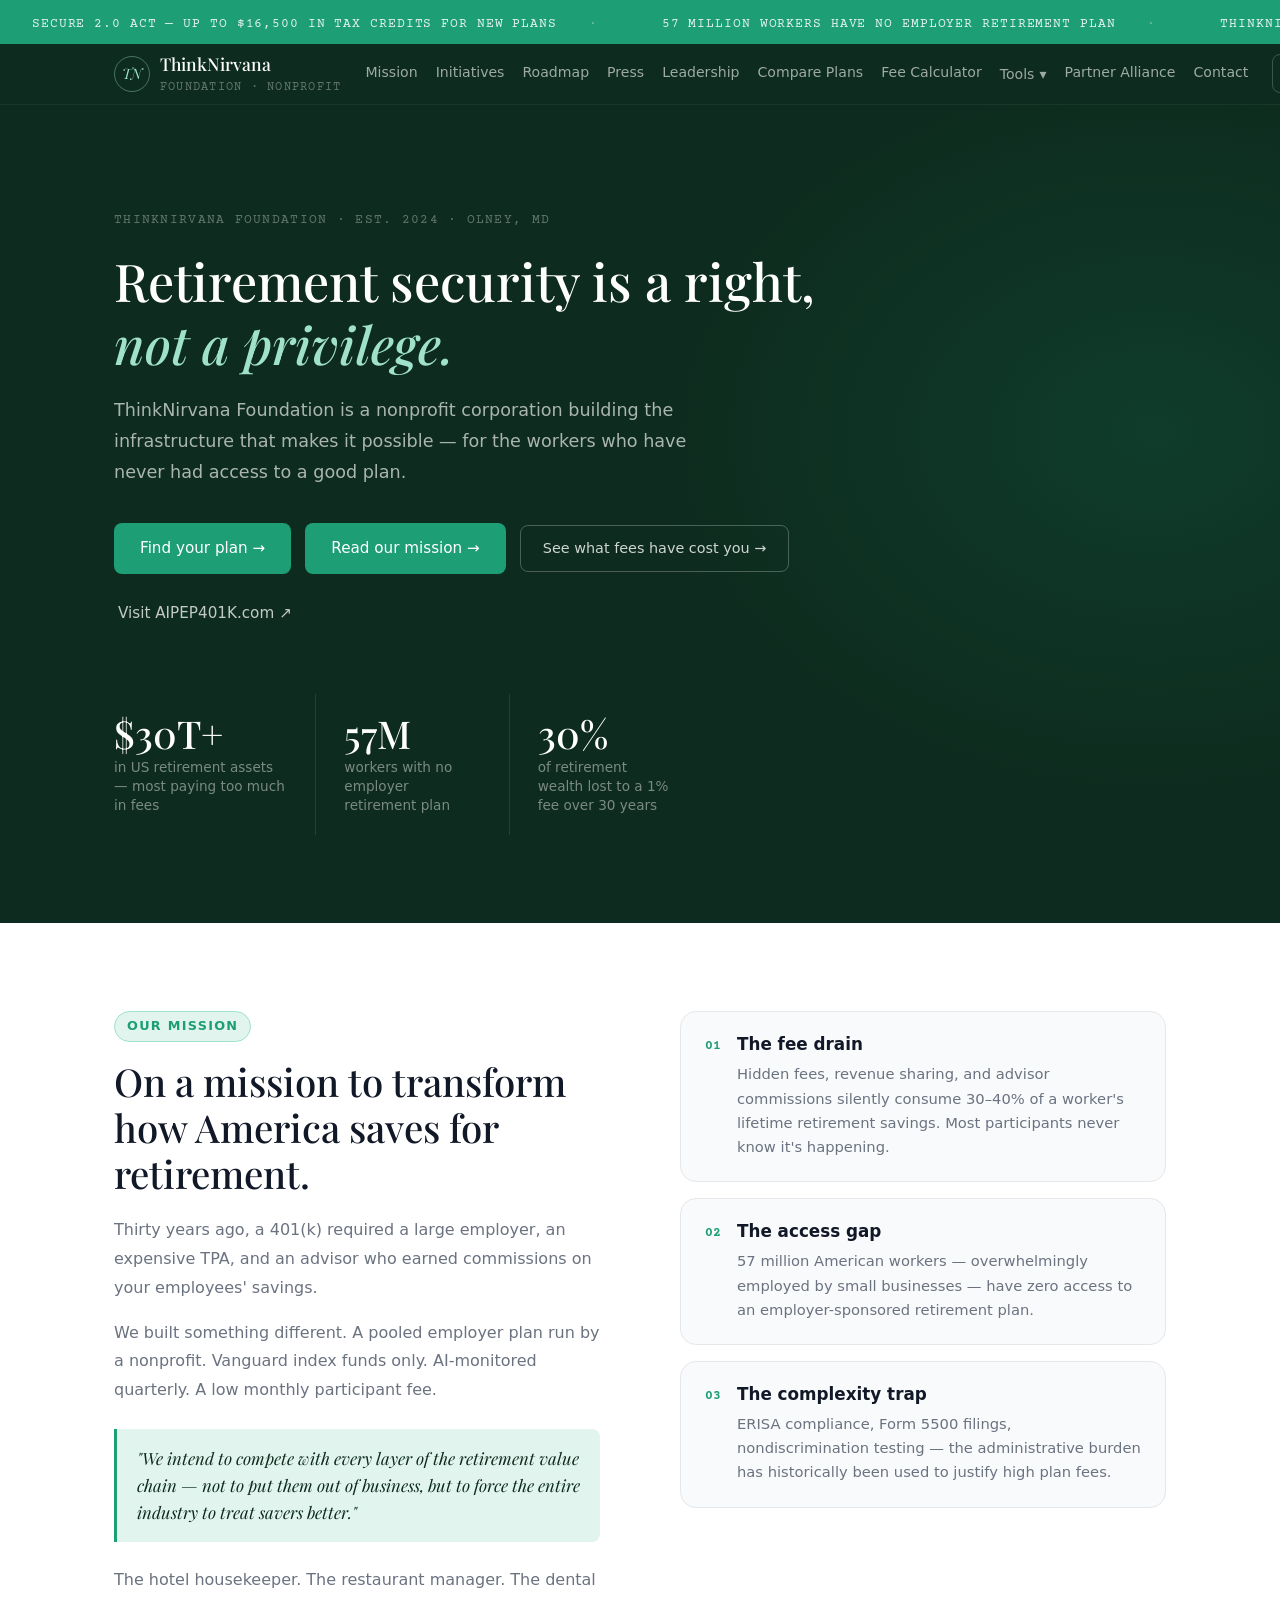
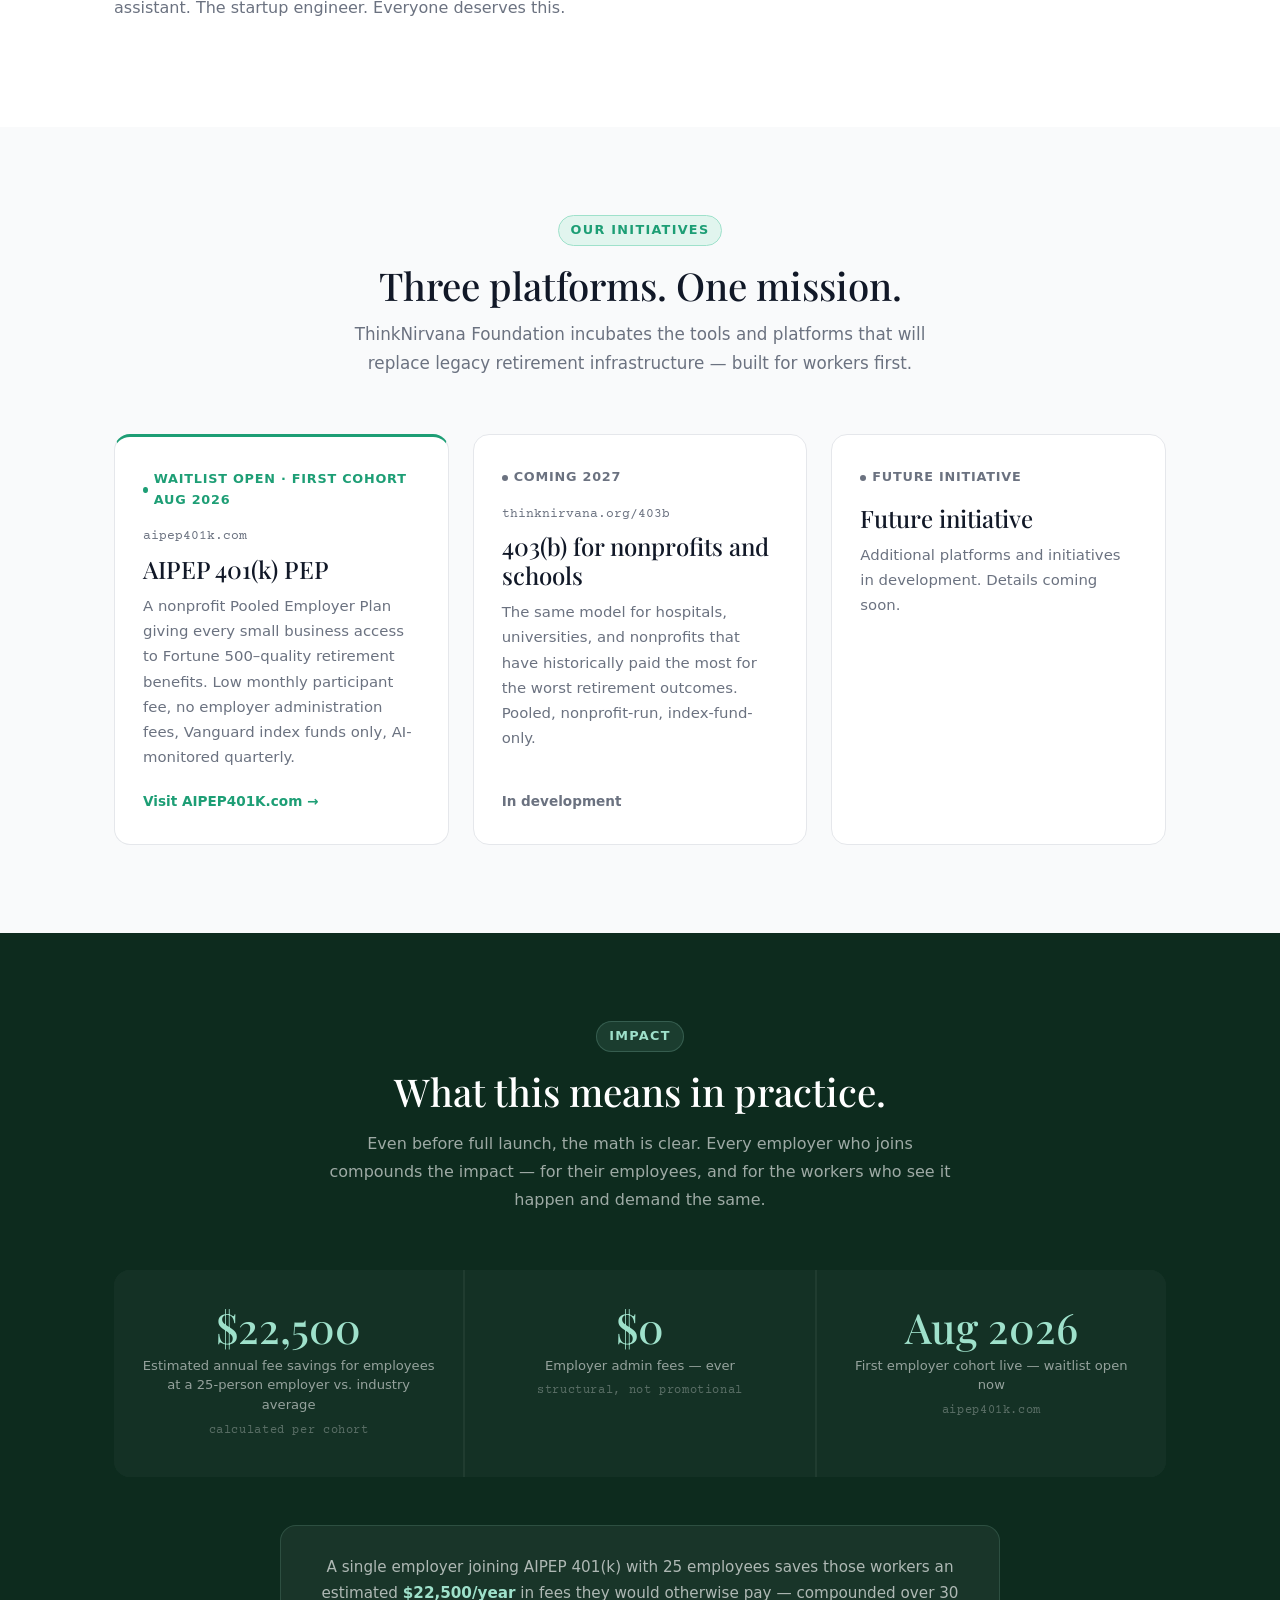
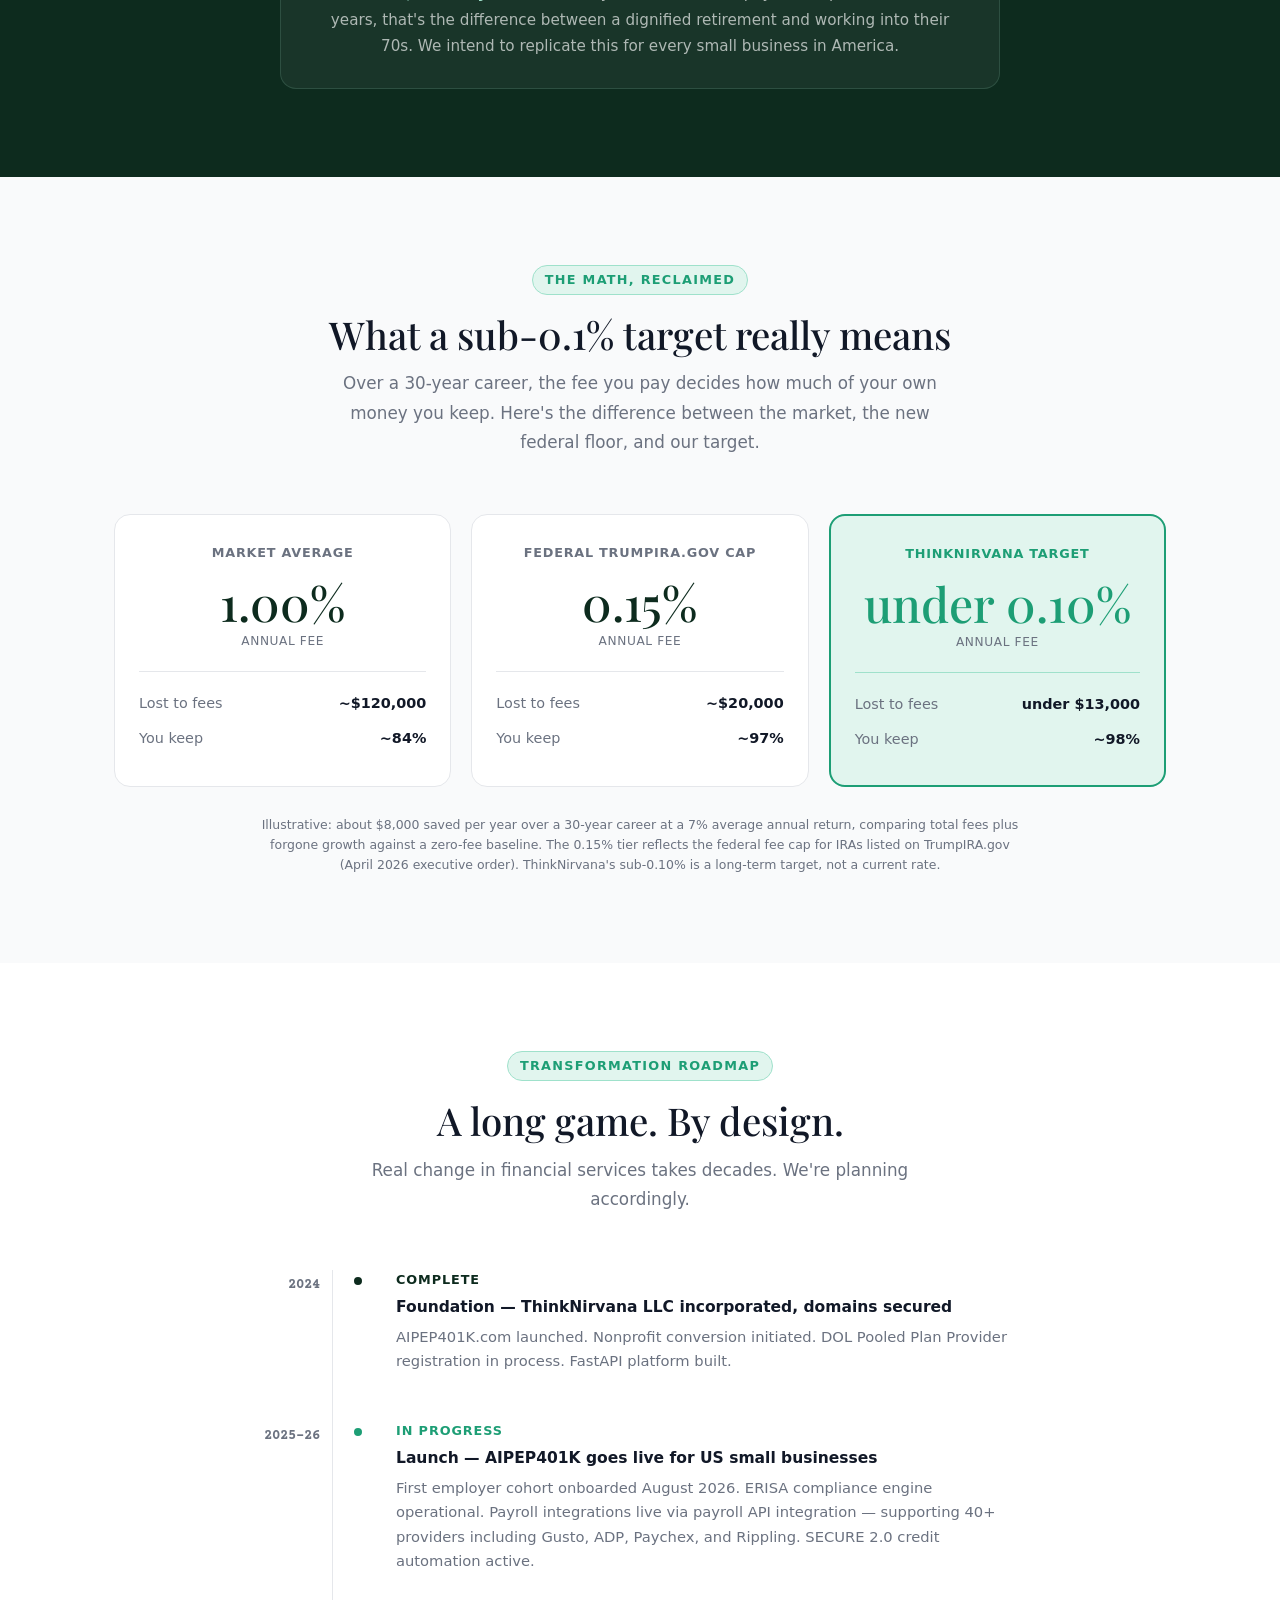
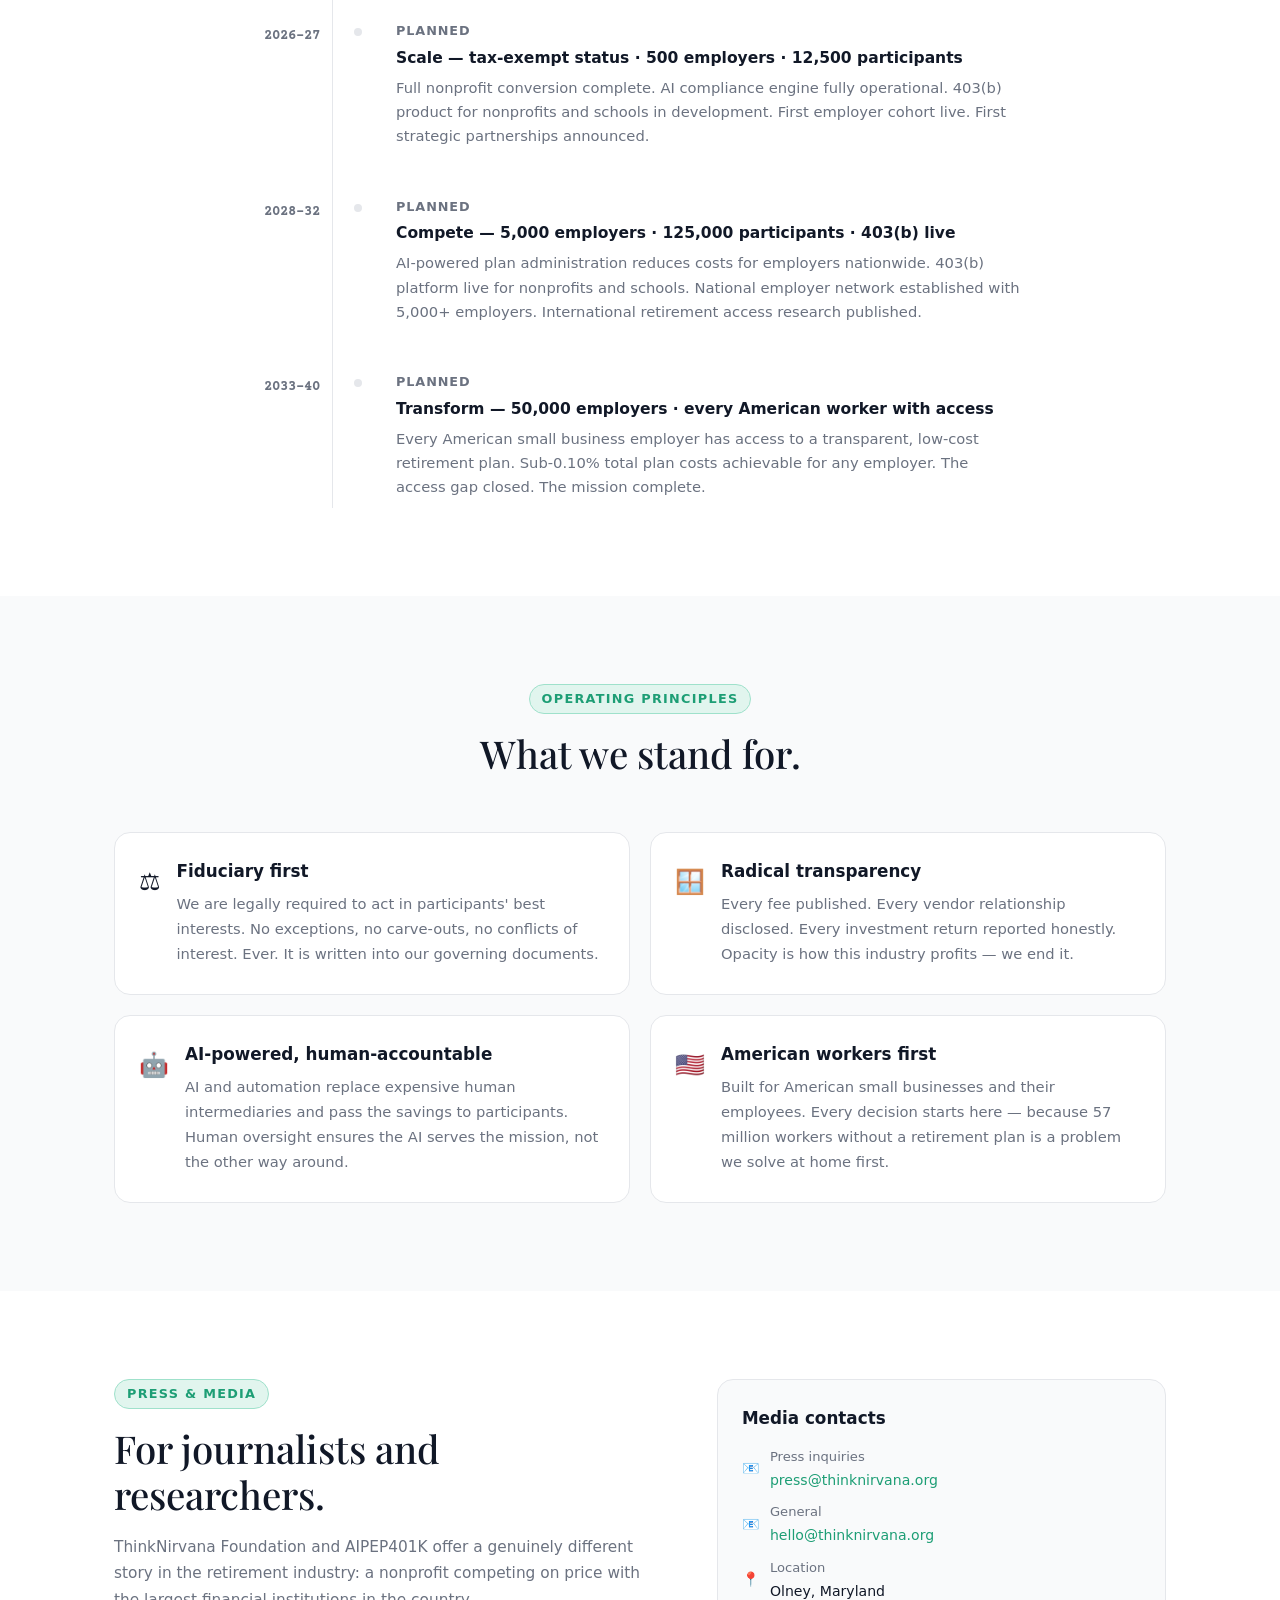
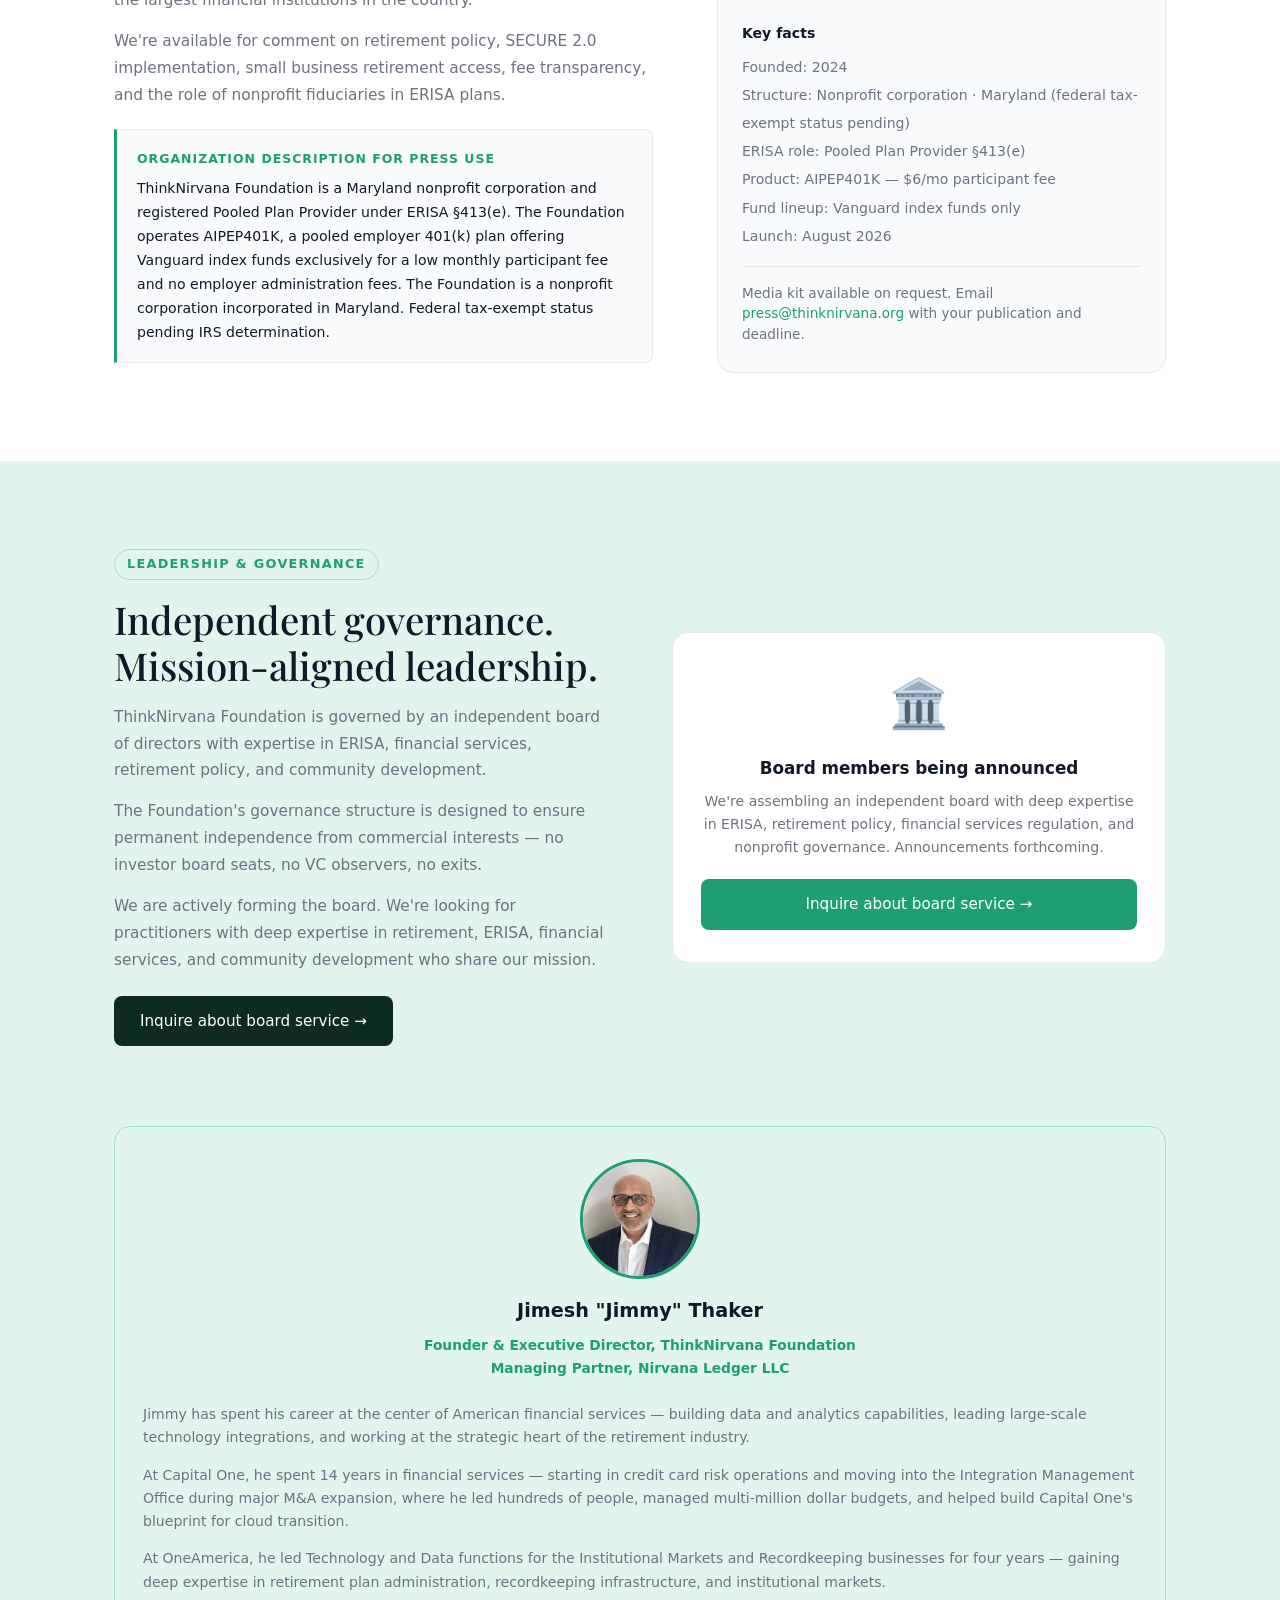
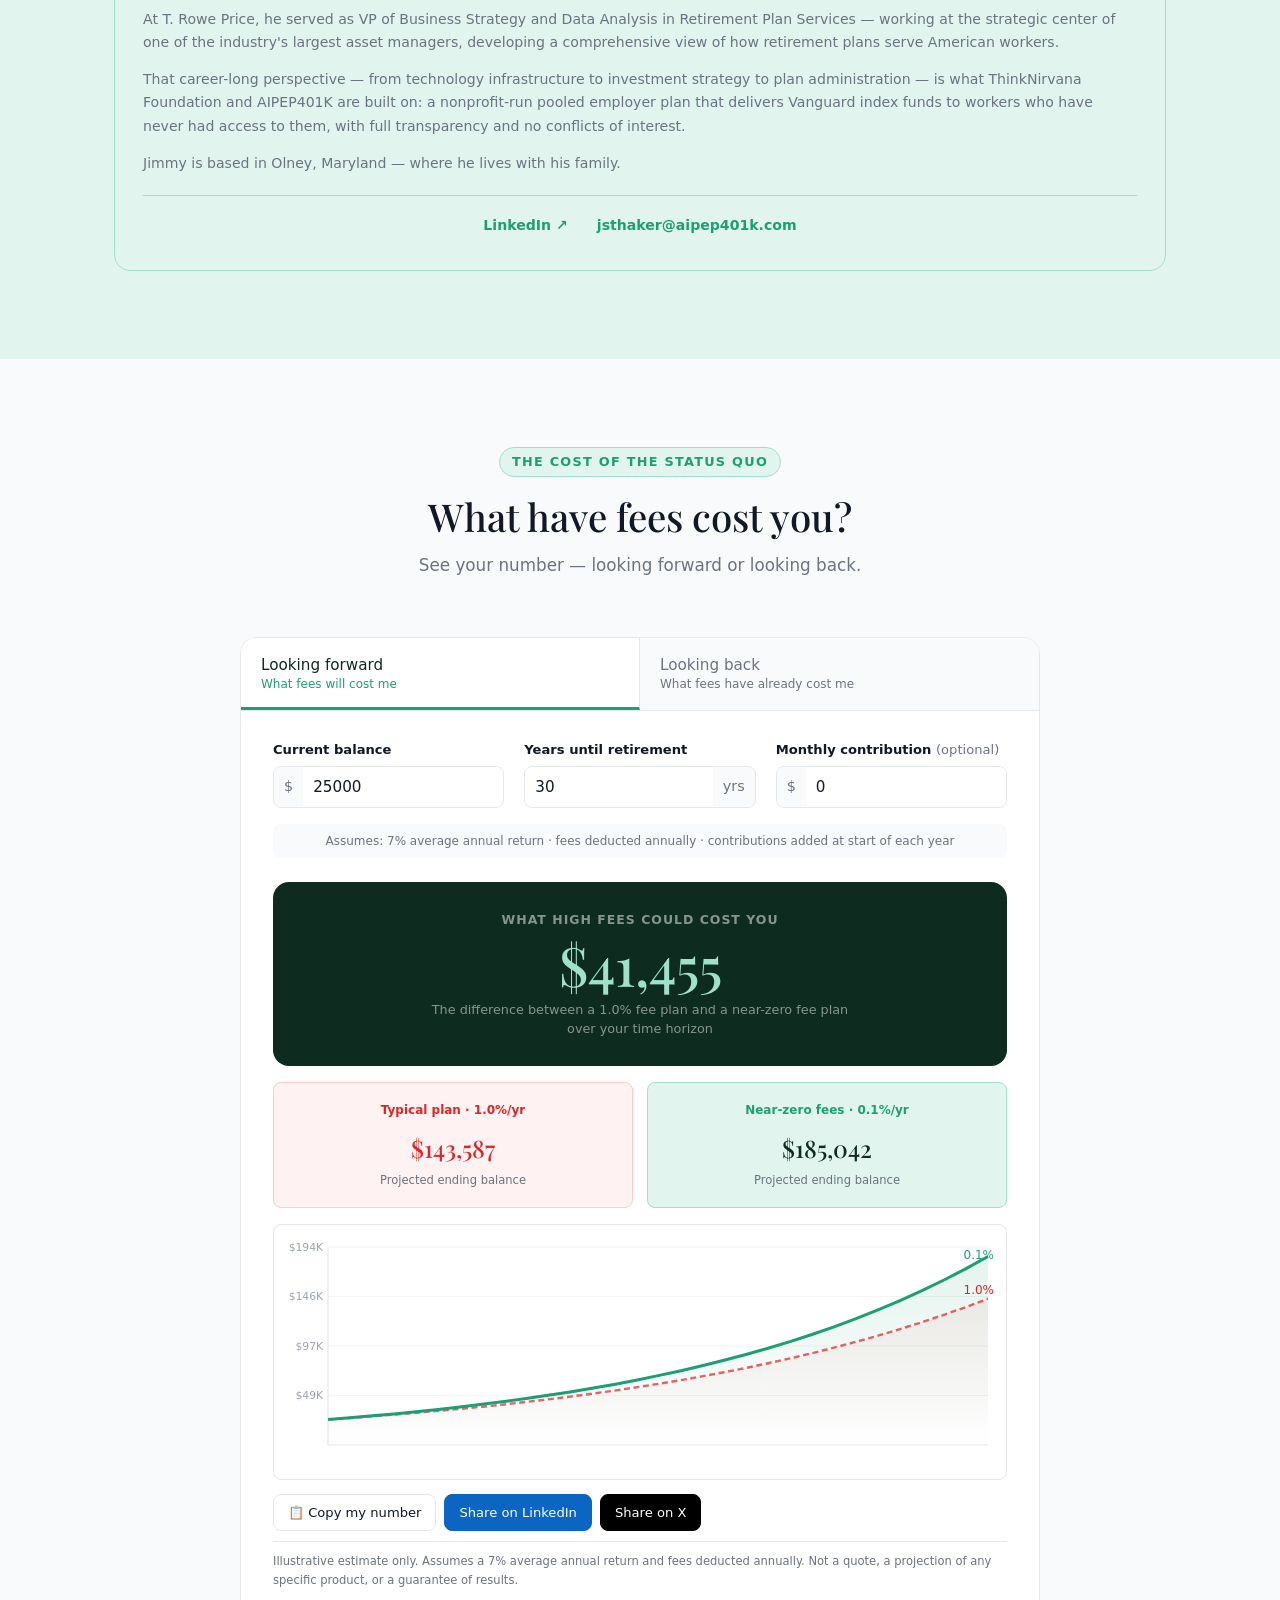
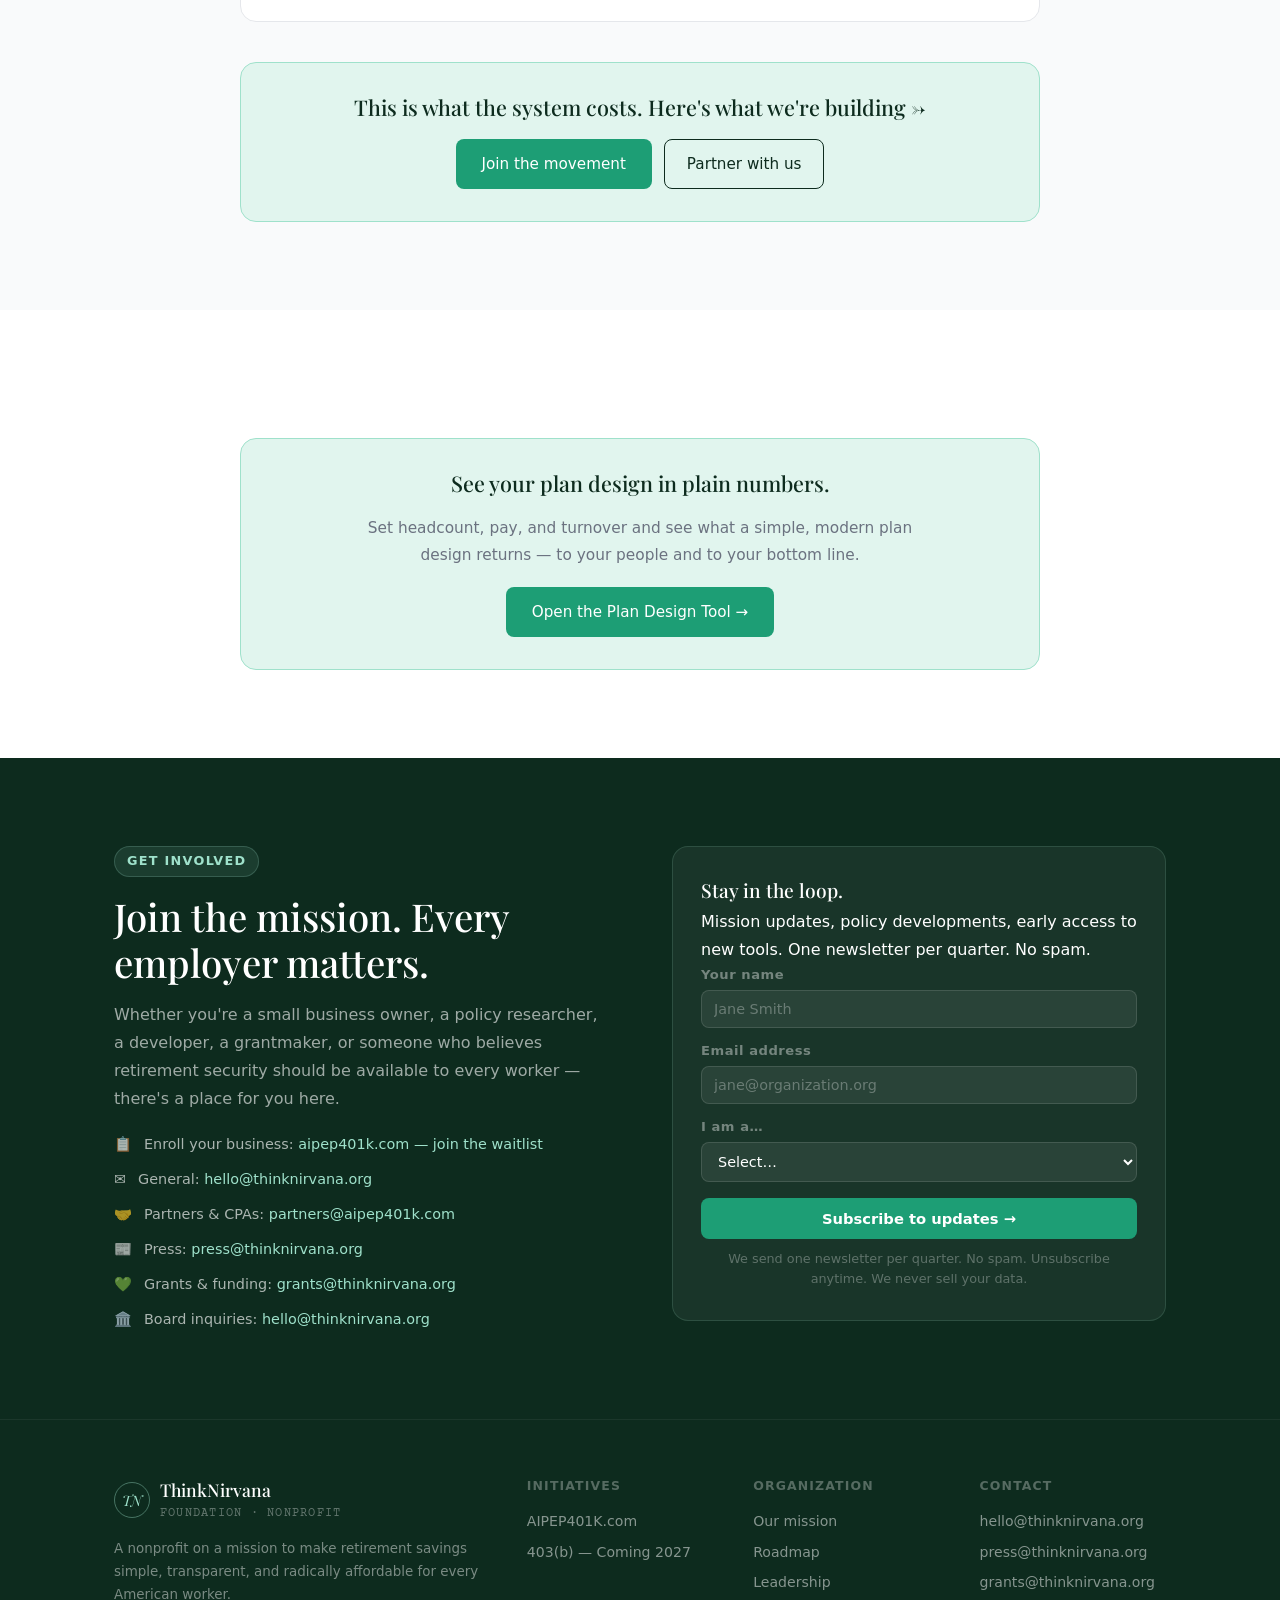
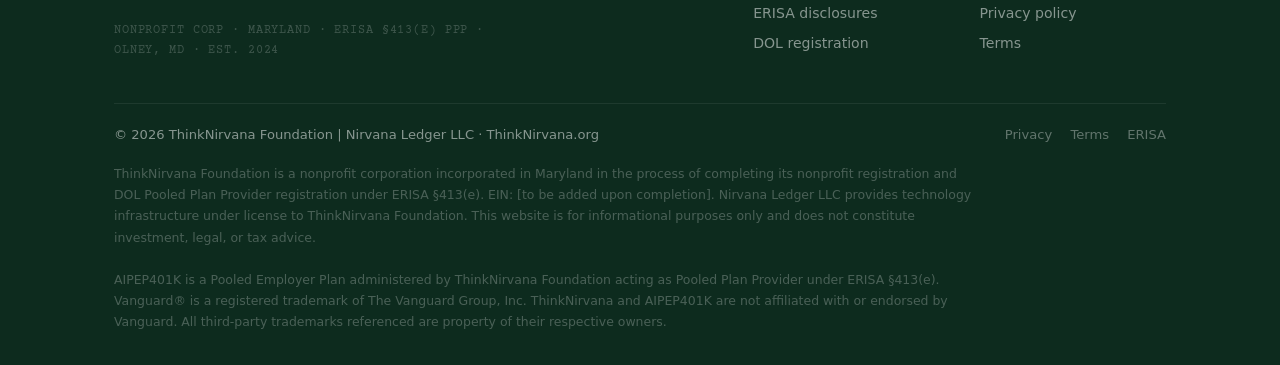
==== commit febebb25: "Add GA4 property G-SLEY2RREEM to thinknirvana.org Mirror of main: second gtag('config') for G-SLEY2R" ====
--- a/index.html
+++ b/index.html
@@ -62,7 +62,7 @@
       --red:          #9b2915;
       --white:        #FFFFFF;
       --text:         #111827;
-      --muted:        #5C6470;
+      --muted:        #6B7280;
       --border:       #E5E7EB;
       --bg:           #F9FAFB;
       --r:            8px;
@@ -108,7 +108,7 @@
       font-weight: 600;
       letter-spacing: .1em;
       text-transform: uppercase;
-      color: #1A8A65;
+      color: var(--forest-mid);
       background: var(--forest-pale);
       border: 1px solid var(--forest-light);
       border-radius: 999px;
@@ -590,15 +590,17 @@
 <!-- ── TICKER ── -->
 <div class="ticker-wrap" aria-hidden="true">
   <div class="ticker-inner">
+    <span class="ticker-item">SECURE 2.0 Act — up to $16,500 in tax credits for new plans</span>
     <span class="ticker-item">57 million workers have no employer retirement plan</span>
     <span class="ticker-item">ThinkNirvana Foundation — nonprofit pooled plan provider</span>
     <span class="ticker-item">1% fee over 30 years costs workers 30% of their retirement</span>
-    <span class="ticker-item">AIPEP401K.com — nonprofit pooled employer plan, launching August 2026</span>
+    <span class="ticker-item">AIPEP401K.com — $6/mo per participant, $0 employer fees</span>
     <span class="ticker-item">ERISA §413(e) registered pooled plan provider</span>
+    <span class="ticker-item">SECURE 2.0 Act — up to $16,500 in tax credits for new plans</span>
     <span class="ticker-item">57 million workers have no employer retirement plan</span>
     <span class="ticker-item">ThinkNirvana Foundation — nonprofit pooled plan provider</span>
     <span class="ticker-item">1% fee over 30 years costs workers 30% of their retirement</span>
-    <span class="ticker-item">AIPEP401K.com — nonprofit pooled employer plan, launching August 2026</span>
+    <span class="ticker-item">AIPEP401K.com — $6/mo per participant, $0 employer fees</span>
     <span class="ticker-item">ERISA §413(e) registered pooled plan provider</span>
   </div>
 </div>
@@ -751,12 +753,12 @@
       <p>Even before full launch, the math is clear. Every employer who joins compounds the impact — for their employees, and for the workers who see it happen and demand the same.</p>
       <div class="impact-grid">
         <div class="impact-metric">
-          <div class="impact-val">significant annual savings</div>
+          <div class="impact-val">$22,500</div>
           <div class="impact-label">Estimated annual fee savings for employees at a 25-person employer vs. industry average</div>
           <div class="impact-launch">calculated per cohort</div>
         </div>
         <div class="impact-metric">
-          <div class="impact-val">None</div>
+          <div class="impact-val">$0</div>
           <div class="impact-label">Employer admin fees — ever</div>
           <div class="impact-launch">structural, not promotional</div>
         </div>
@@ -767,7 +769,7 @@
         </div>
       </div>
       <div class="impact-callout">
-        A single employer joining AIPEP 401(k) saves their employees significant annual fees — compounded over decades, that's the difference between a dignified retirement and working into their 70s.
+        A single employer joining AIPEP 401(k) with 25 employees saves those workers an estimated <strong>$22,500/year</strong> in fees they would otherwise pay — compounded over 30 years, that's the difference between a dignified retirement and working into their 70s. We intend to replicate this for every small business in America.
       </div>
     </div>
   </div>
@@ -957,7 +959,7 @@
             Founded: 2024<br>
             Structure: Nonprofit corporation · Maryland (federal tax-exempt status pending)<br>
             ERISA role: Pooled Plan Provider §413(e)<br>
-            Product: AIPEP401K — low monthly participant fee<br>
+            Product: AIPEP401K — $6/mo participant fee<br>
             Fund lineup: Vanguard index funds only<br>
             Launch: August 2026
           </div>
@@ -1645,21 +1647,6 @@
   </div>
 </section>
 
-<!-- ── SUPPORT THE MISSION ── -->
-<section class="section" id="support" aria-labelledby="support-headline" style="background:var(--forest-pale)">
-  <div class="container">
-    <div style="max-width:720px;margin:0 auto;text-align:center">
-      <span class="eyebrow">Support the mission</span>
-      <h2 id="support-headline">Help us close the retirement gap.</h2>
-      <p style="color:var(--muted);font-size:1rem;line-height:1.8;margin-top:16px">ThinkNirvana Foundation is completing its nonprofit corporation registration in June 2026. We will begin formally accepting donations and grant funding in August 2026.</p>
-      <p style="color:var(--muted);font-size:1rem;line-height:1.8;margin-top:16px">If you're a foundation, impact investor, or mission-aligned donor interested in supporting affordable retirement infrastructure for American workers — we'd love to hear from you now.</p>
-      <p style="color:var(--muted);font-size:1rem;line-height:1.8;margin-top:16px">We are pursuing grants in the areas of financial health, small business development, and retirement security access. Grant inquiries are welcome immediately.</p>
-      <a href="mailto:jsthaker@aipep401k.com?subject=ThinkNirvana+Grant+Inquiry" class="btn-primary" style="margin-top:28px">Get in touch →</a>
-      <p style="color:var(--muted);font-size:.82rem;line-height:1.6;margin-top:20px">ThinkNirvana Foundation is incorporated as a nonprofit corporation in Maryland. Federal tax-exempt status pending IRS determination. EIN available upon request.</p>
-    </div>
-  </div>
-</section>
-
 <!-- ── FOOTER ── -->
 <footer>
   <div class="container">
